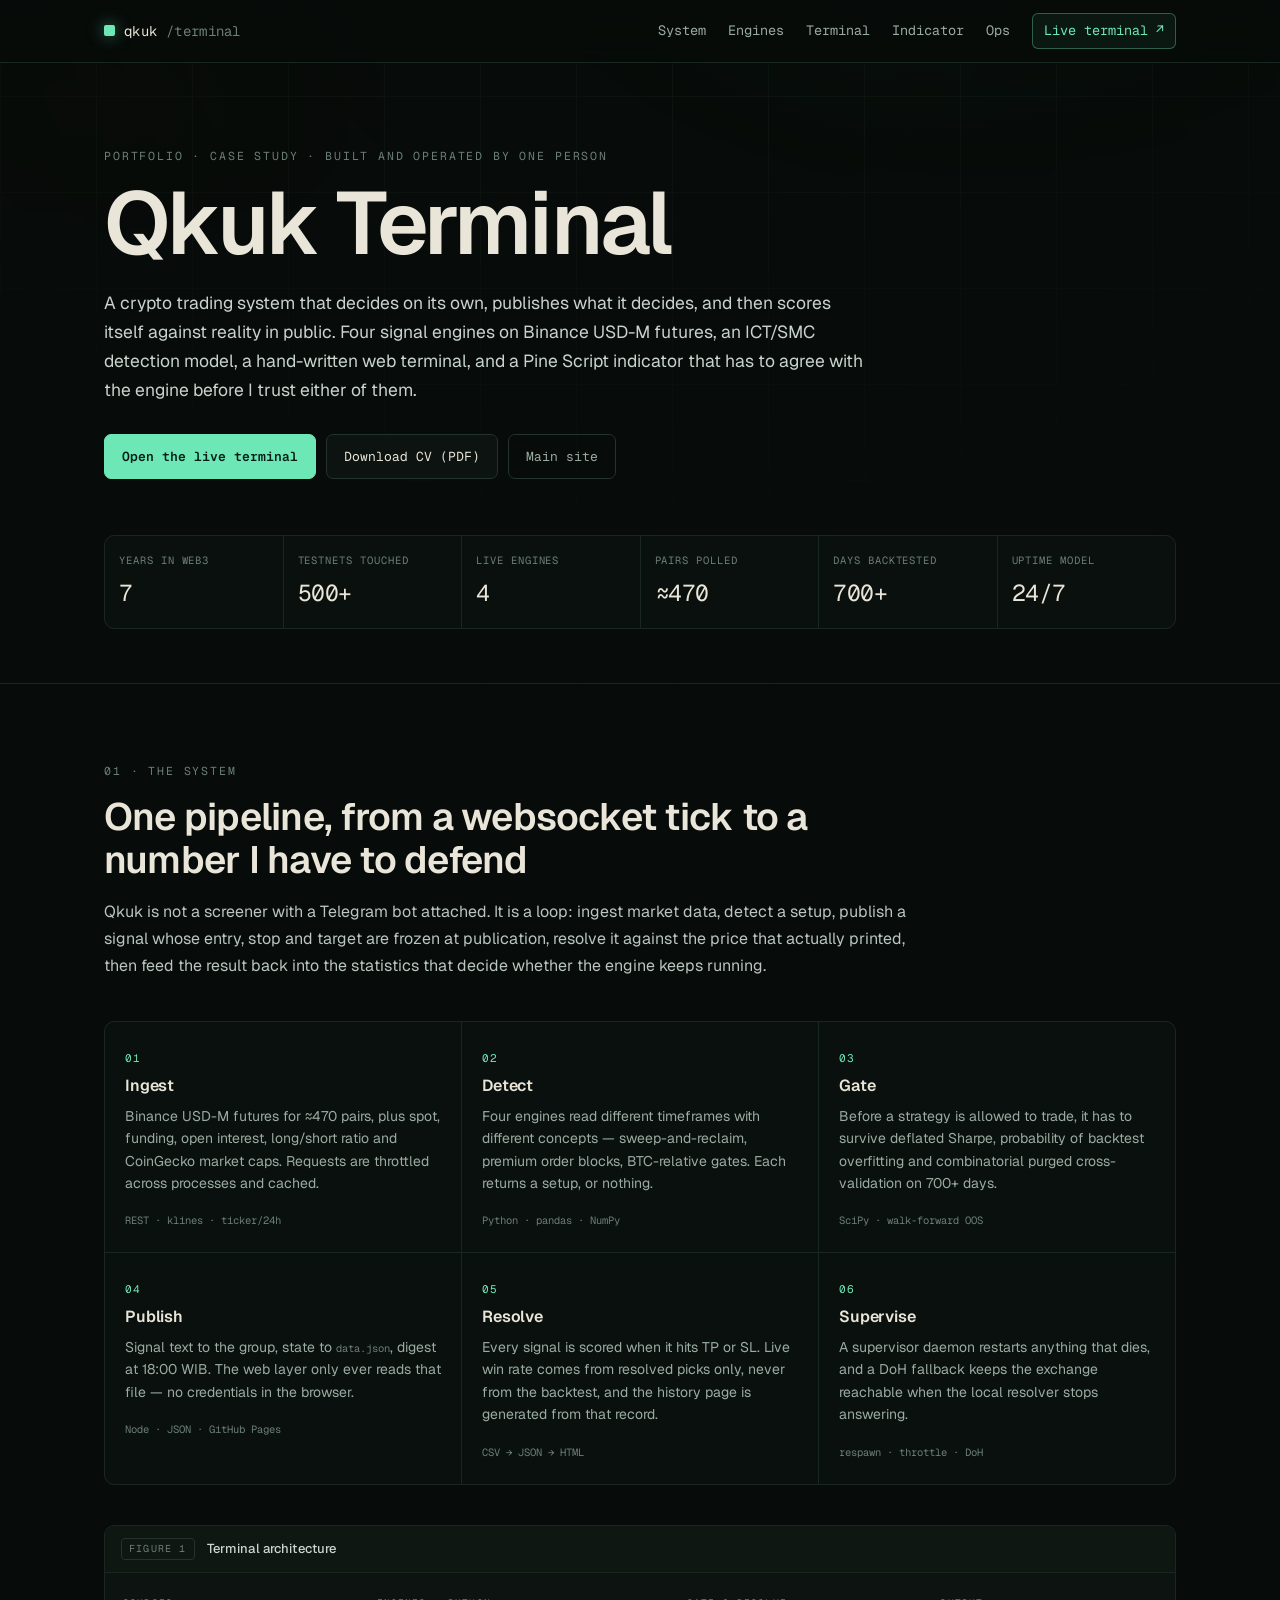
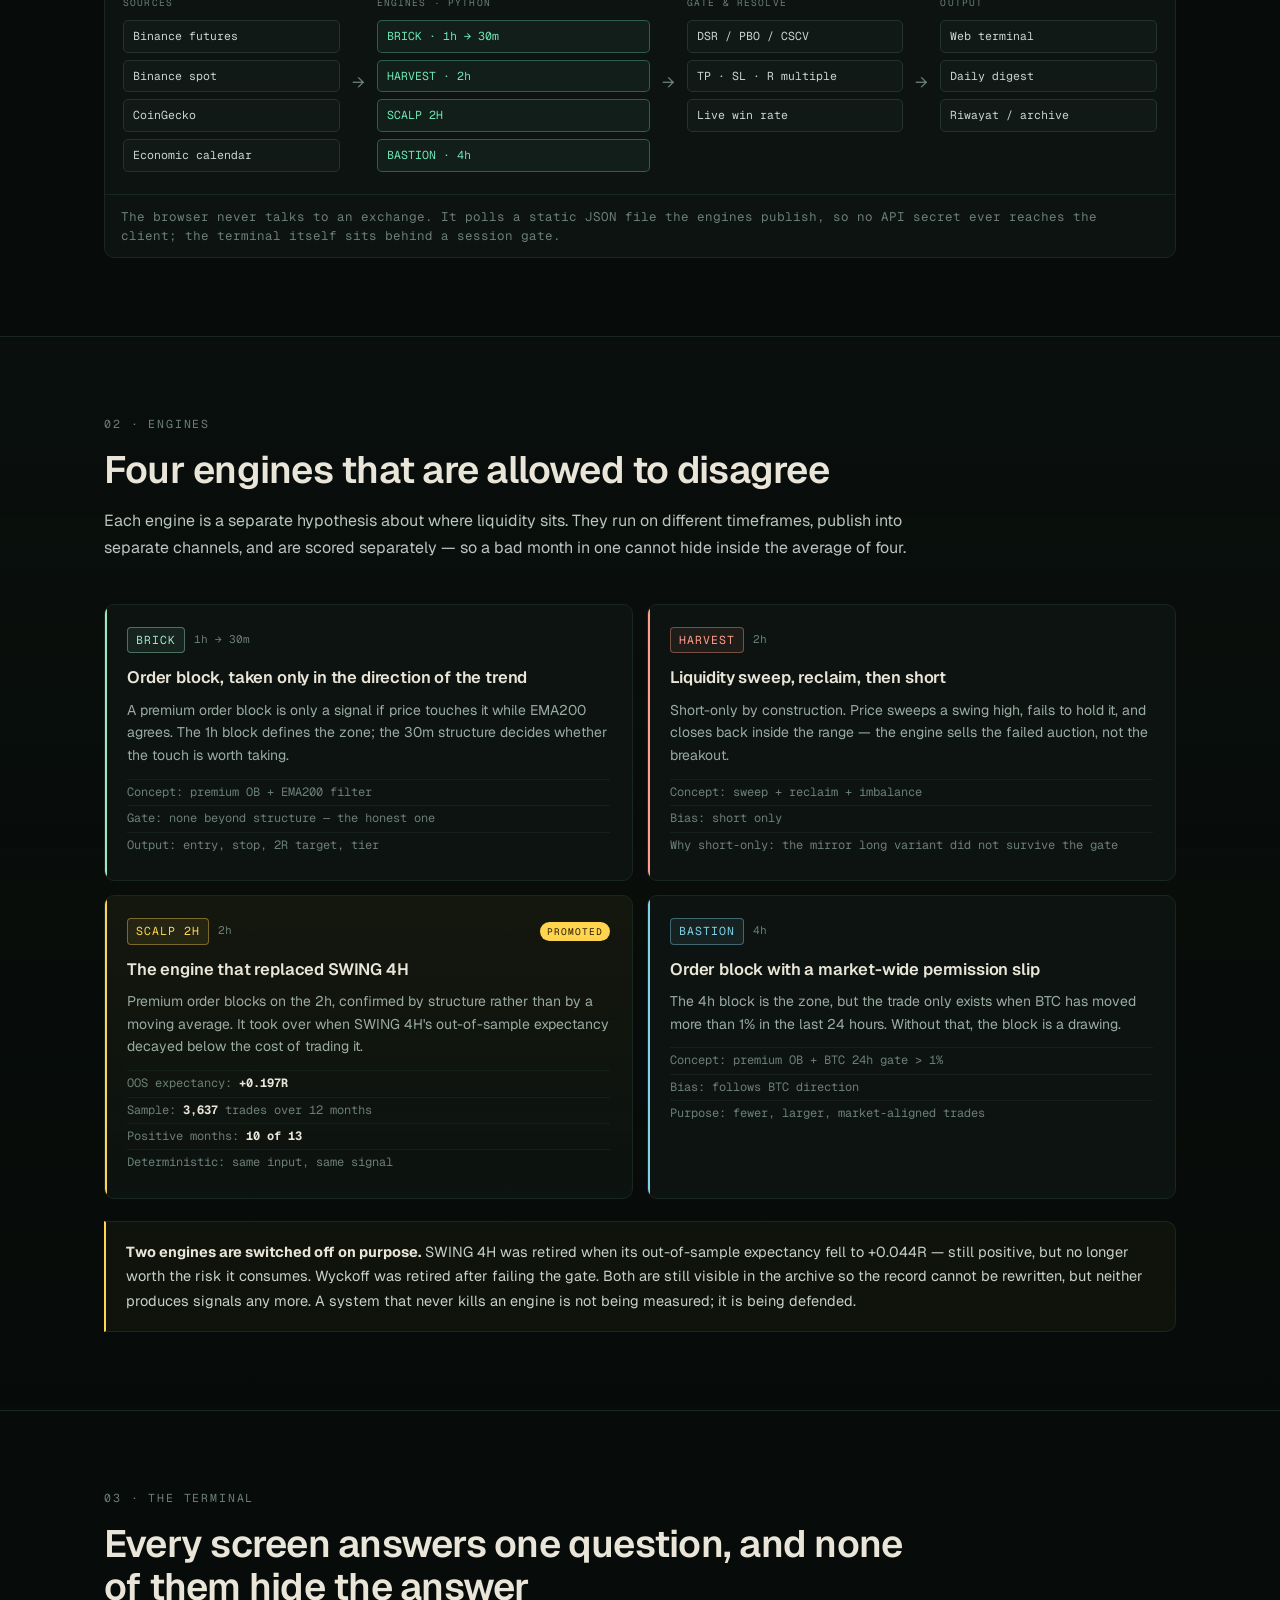
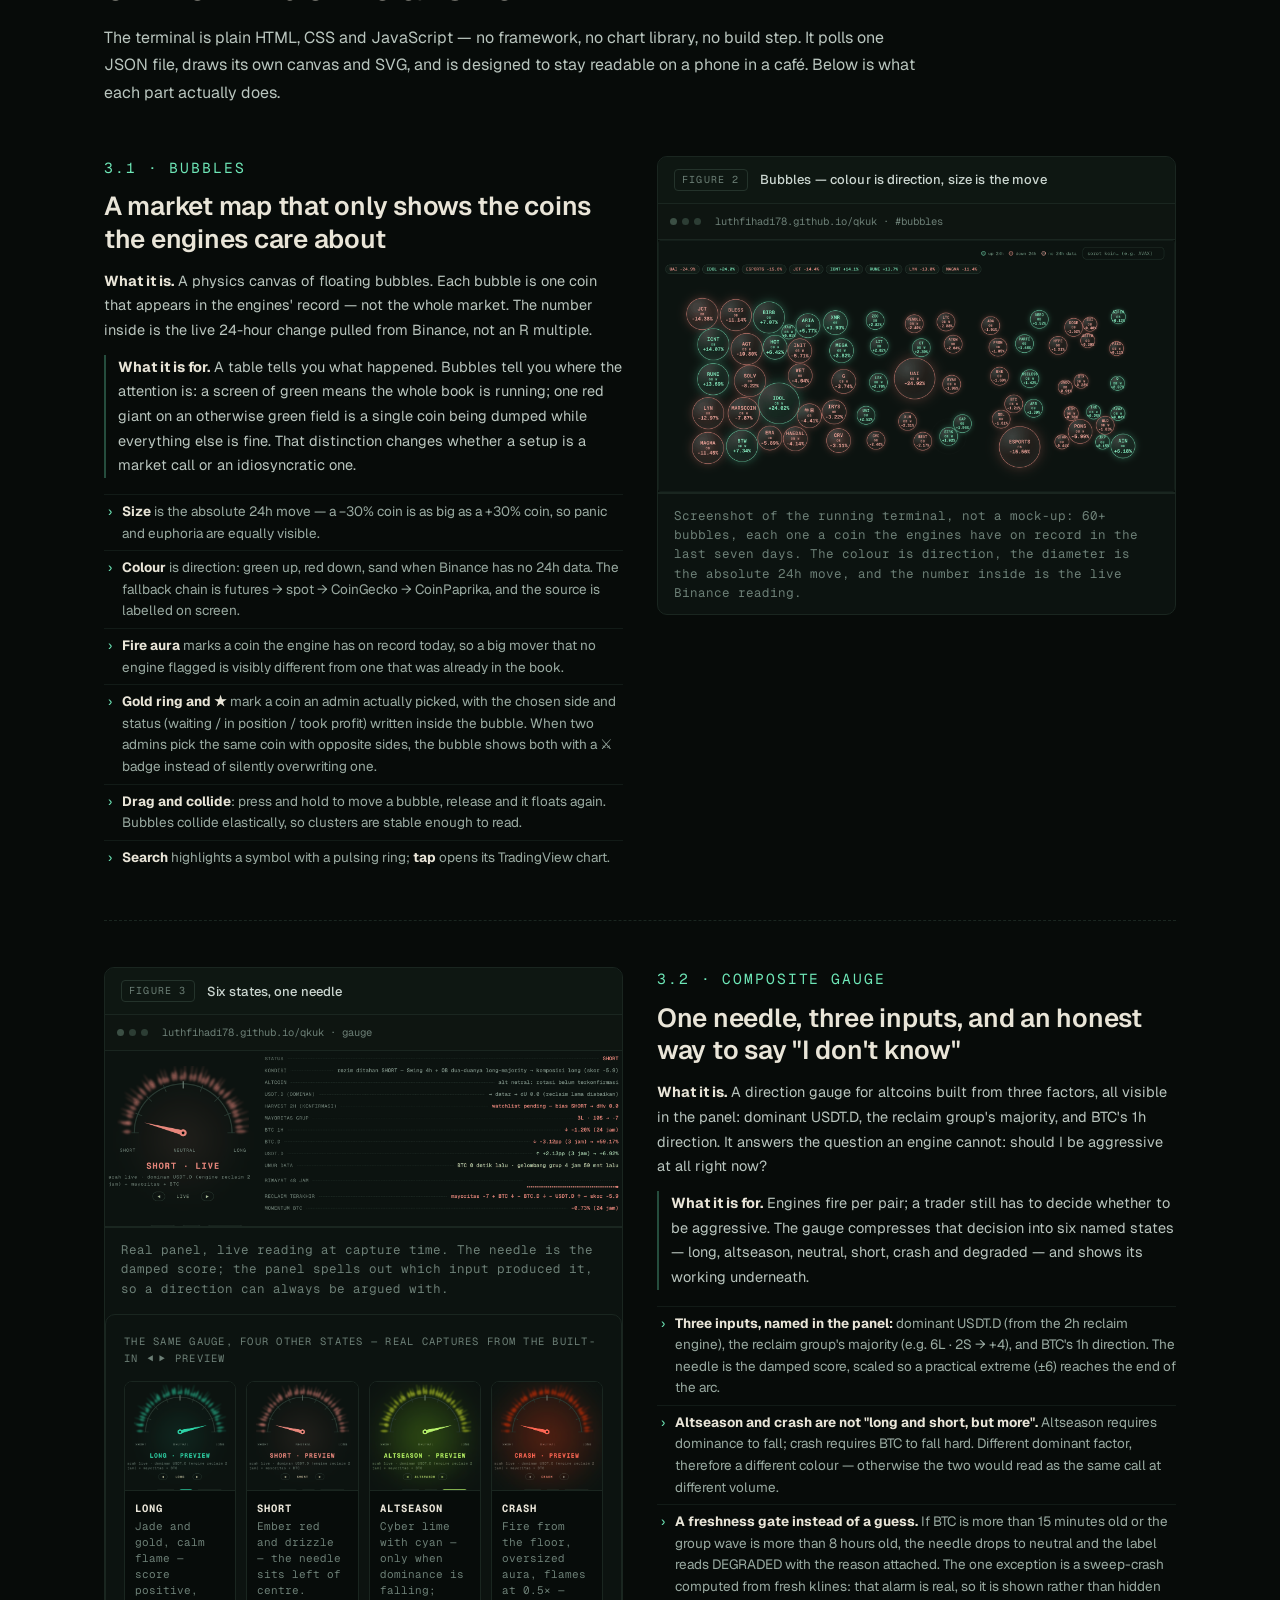
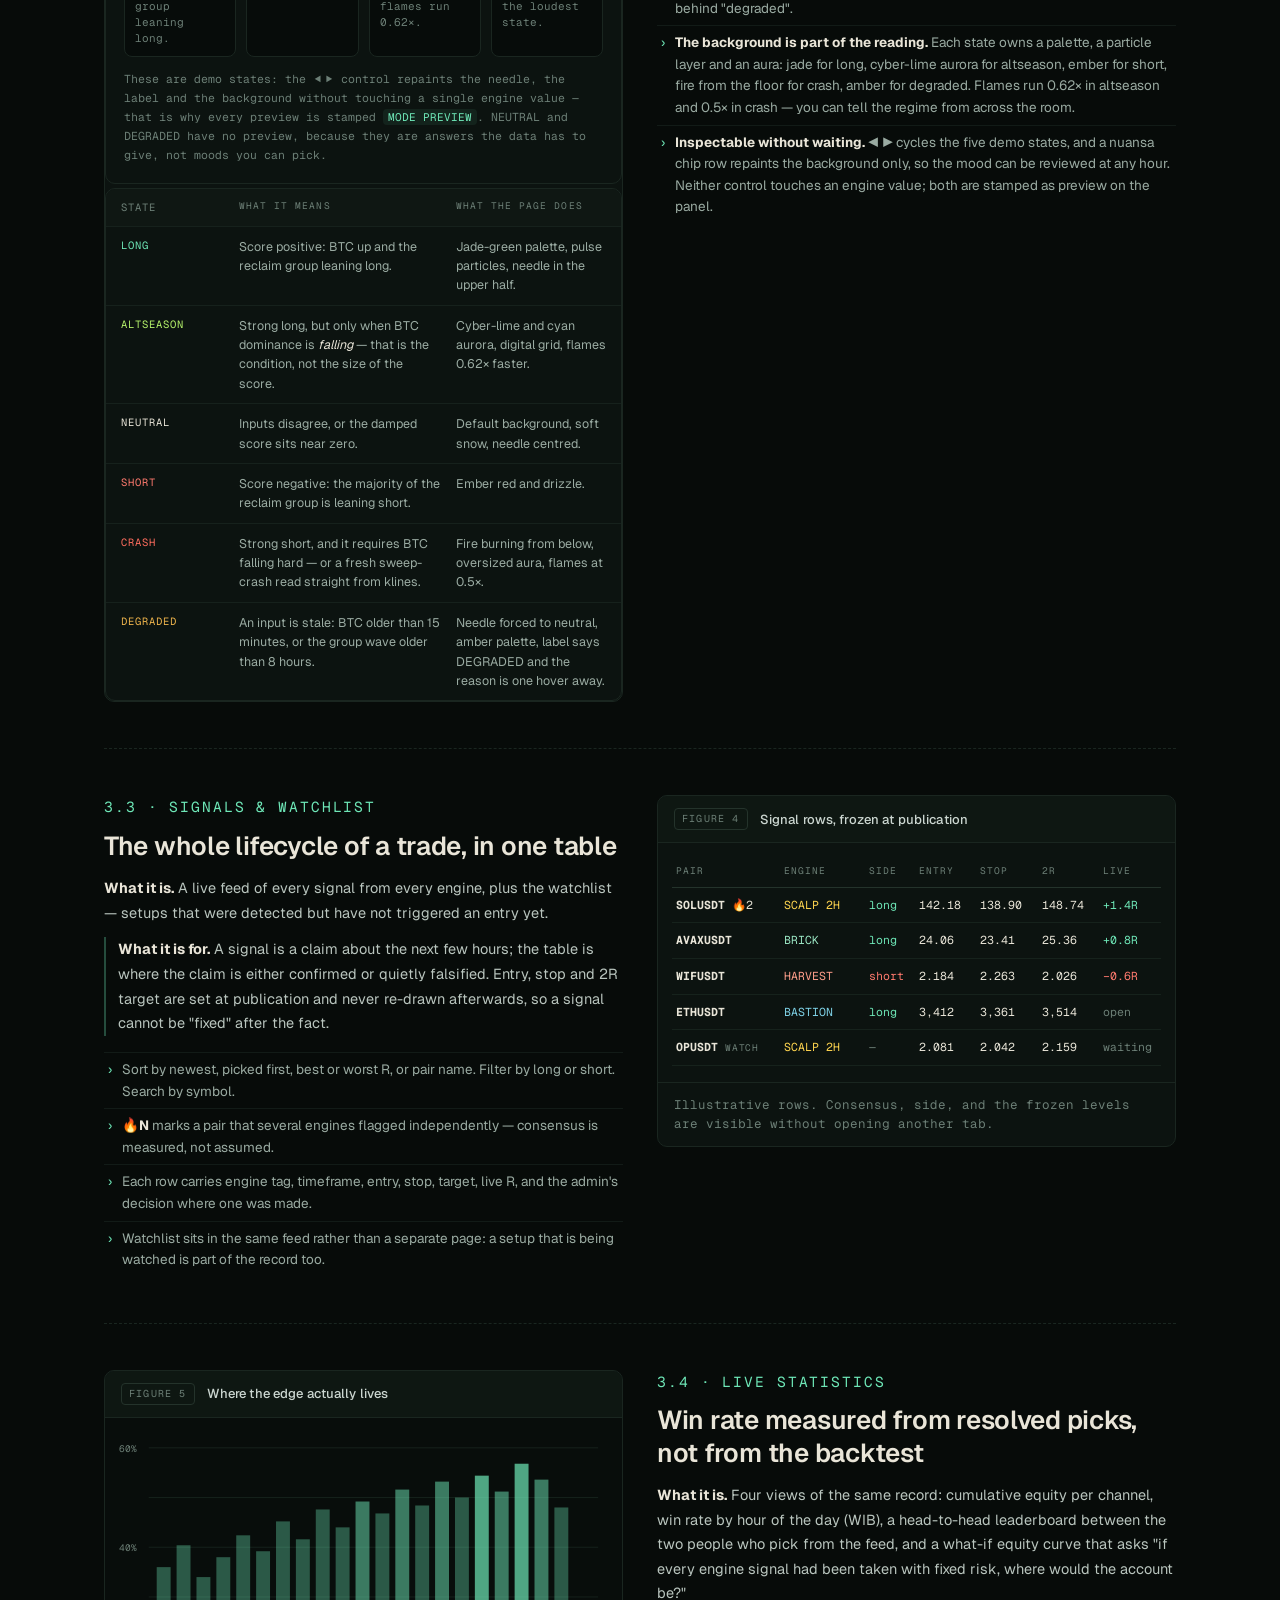
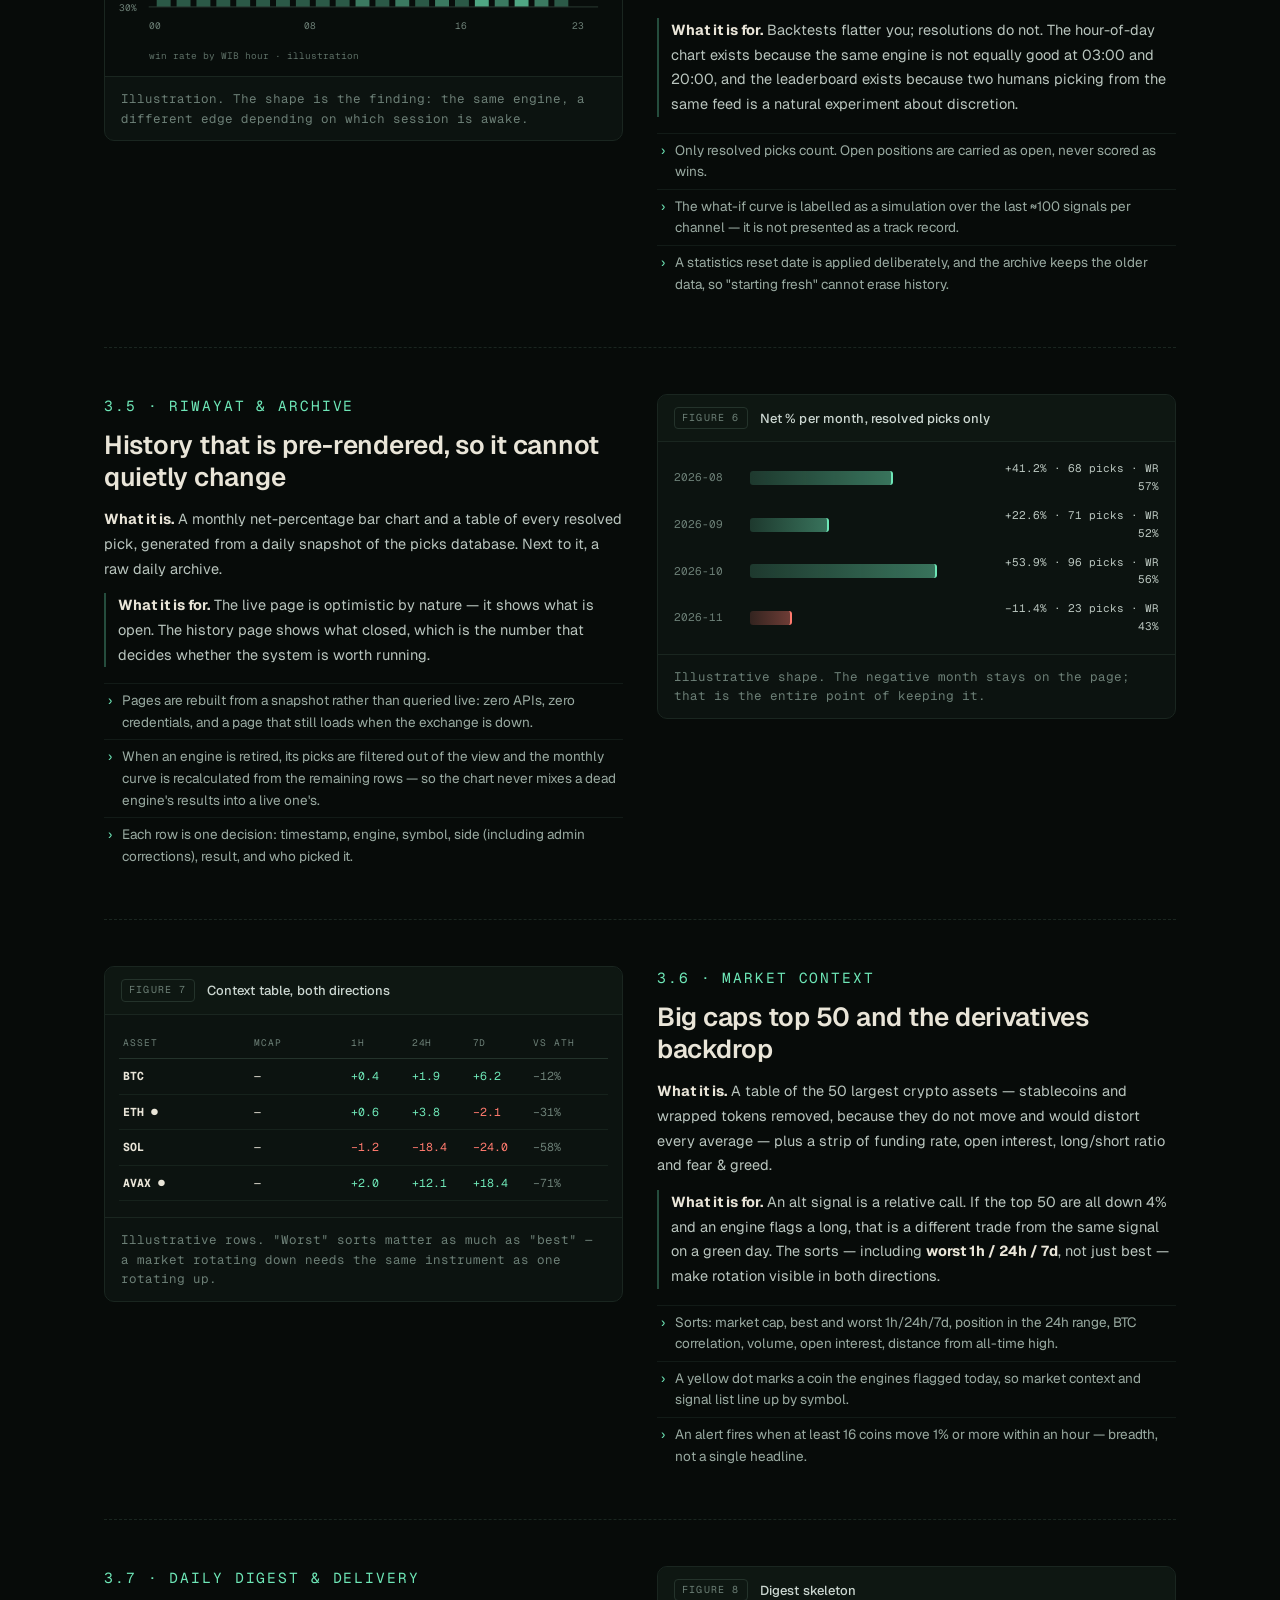
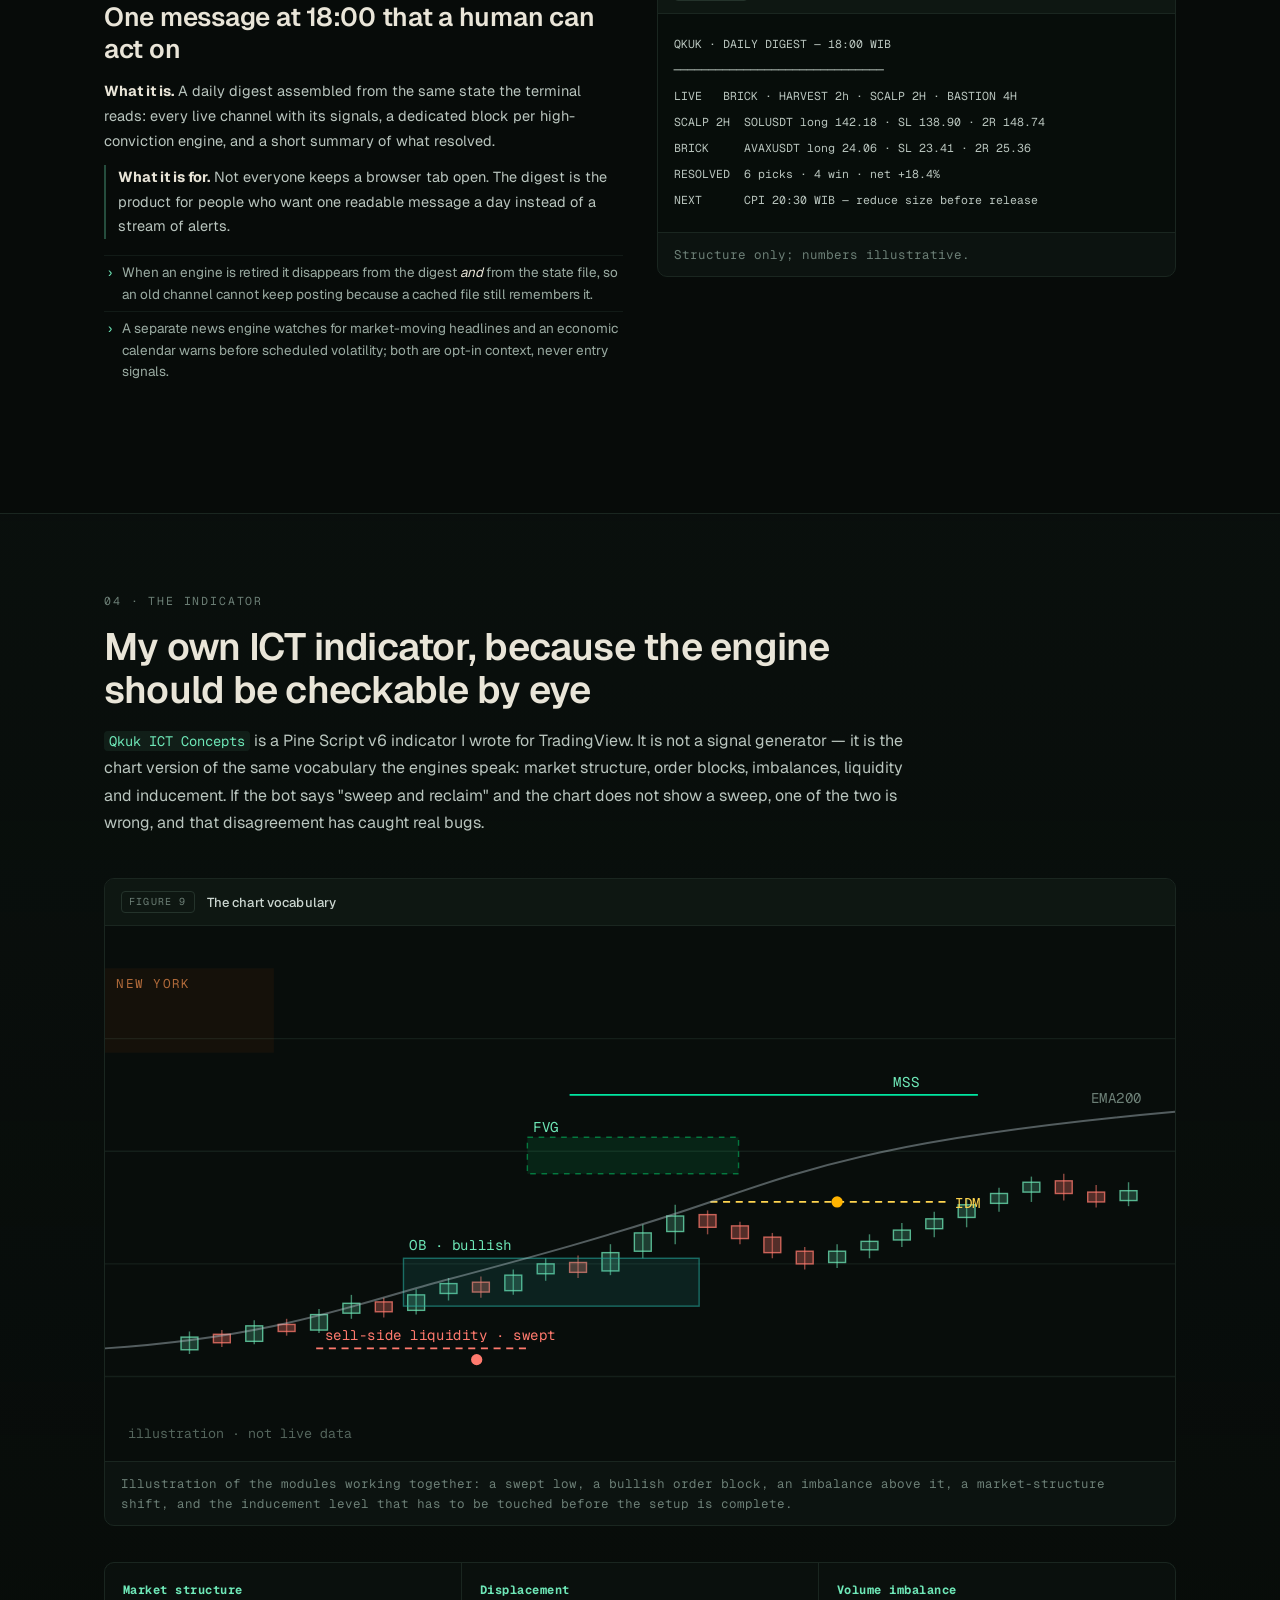
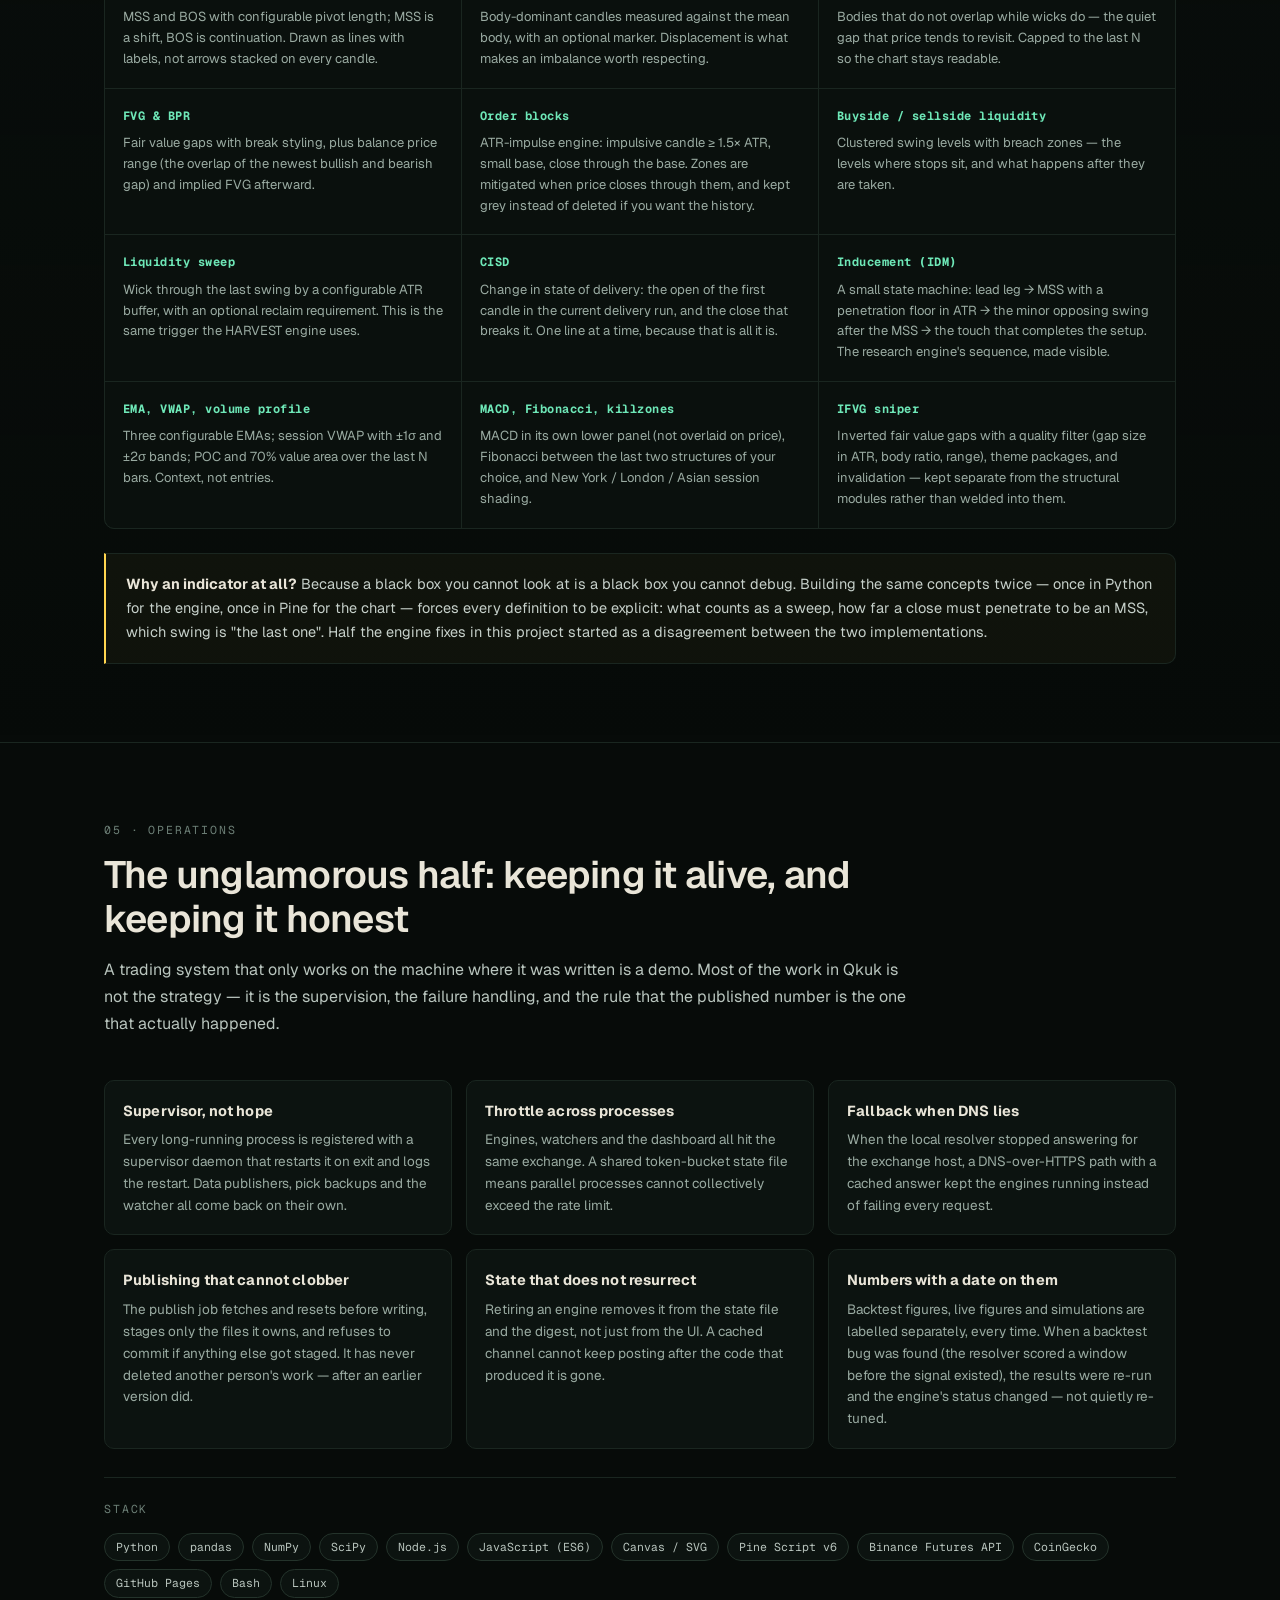
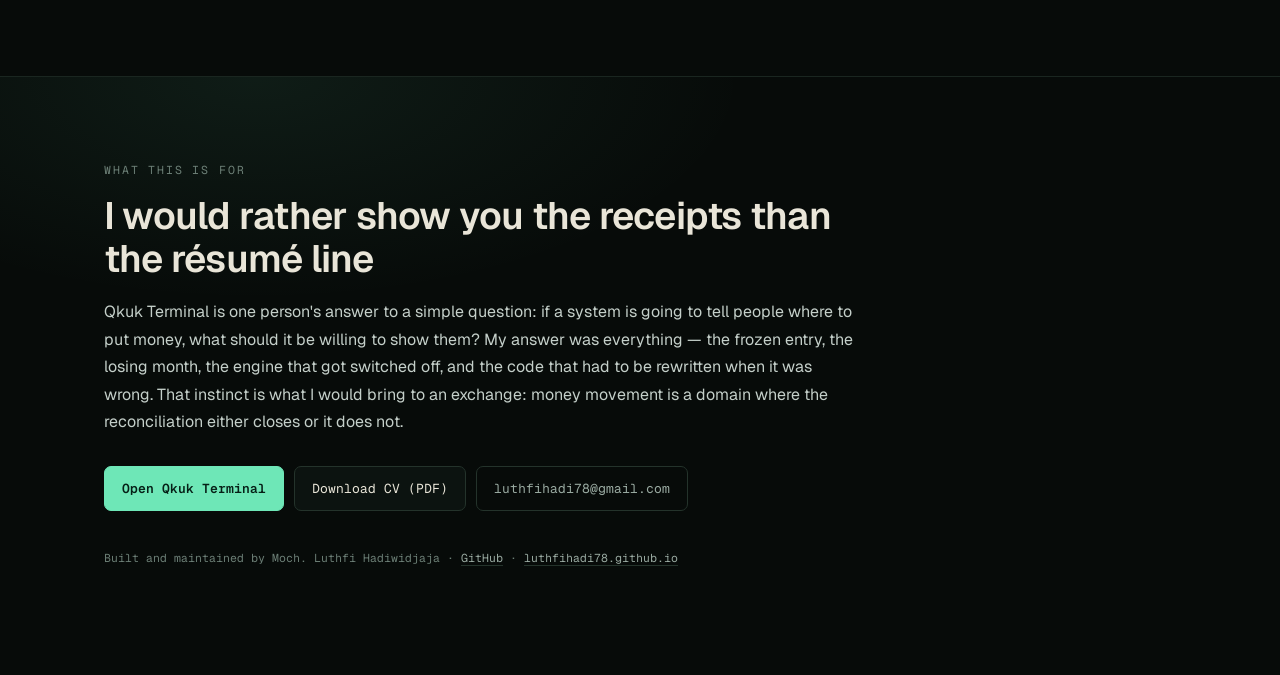
==== portofolio/index.html @ 5c679072 "portofolio: potret gauge lebih rapat, ukuran gambar disesuaikan" ====
<!DOCTYPE html>
<html lang="en">
<head>
<meta charset="utf-8" />
<meta name="viewport" content="width=device-width, initial-scale=1" />
<title>Qkuk Terminal — Portfolio · Moch. Luthfi Hadiwidjaja</title>
<meta name="description" content="A detailed tour of Qkuk Terminal: four live crypto signal engines, an ICT/SMC detection model, a web terminal with bubbles, a composite gauge and live-resolved statistics, plus the Pine Script indicator that shadows it." />
<meta name="theme-color" content="#070B09" />
<meta property="og:title" content="Qkuk Terminal — a trading system that keeps its own receipts" />
<meta property="og:description" content="Portfolio of Moch. Luthfi Hadiwidjaja: four live engines, ICT concepts, a hand-built terminal UI and, more importantly, the numbers that were thrown away." />
<meta property="og:type" content="website" />
<link rel="preconnect" href="https://fonts.googleapis.com" />
<link rel="preconnect" href="https://fonts.gstatic.com" crossorigin />
<link href="https://fonts.googleapis.com/css2?family=Geist:wght@300;400;500;600;700&family=Geist+Mono:wght@400;500;600&display=swap" rel="stylesheet" />
<link rel="stylesheet" href="style.css" />
<link rel="icon" href="data:image/svg+xml,<svg xmlns='http://www.w3.org/2000/svg' viewBox='0 0 32 32'><rect width='32' height='32' fill='%23070B09'/><circle cx='11' cy='13' r='5' fill='%236EE7B7' opacity='.9'/><circle cx='21' cy='19' r='7' fill='%23FFD54F' opacity='.75'/></svg>" />
</head>
<body>

<a class="skip" href="#main">Skip to content</a>
<div class="bg" aria-hidden="true"></div>

<header class="nav" id="nav">
  <div class="wrap nav-in">
    <a class="brand" href="#top"><span class="blk" aria-hidden="true"></span>qkuk<span class="dim">/terminal</span></a>
    <nav class="links" aria-label="Sections">
      <a href="#system">System</a>
      <a href="#engines">Engines</a>
      <a href="#terminal">Terminal</a>
      <a href="#indicator">Indicator</a>
      <a href="#ops">Ops</a>
      <a class="cta" href="https://luthfihadi78.github.io/qkuk/" target="_blank" rel="noopener">Live terminal ↗</a>
    </nav>
  </div>
</header>

<main id="main">

<!-- ══════════════ HERO ══════════════ -->
<section class="hero" id="top">
  <div class="wrap">
    <p class="eyebrow">Portfolio · case study · built and operated by one person</p>
    <h1>Qkuk Terminal</h1>
    <p class="lede">
      A crypto trading system that decides on its own, publishes what it decides, and then scores itself
      against reality in public. Four signal engines on Binance USD-M futures, an ICT/SMC detection model,
      a hand-written web terminal, and a Pine Script indicator that has to agree with the engine before I
      trust either of them.
    </p>
    <div class="hero-actions">
      <a class="btn primary" href="https://luthfihadi78.github.io/qkuk/" target="_blank" rel="noopener">Open the live terminal</a>
      <a class="btn" href="Moch-Luthfi-Hadiwidjaja-CV.pdf" download>Download CV (PDF)</a>
      <a class="btn ghost" href="https://luthfihadi78.github.io/" target="_blank" rel="noopener">Main site</a>
    </div>

    <dl class="stats">
      <div><dt>Years in Web3</dt><dd>7</dd></div>
      <div><dt>Testnets touched</dt><dd>500+</dd></div>
      <div><dt>Live engines</dt><dd>4</dd></div>
      <div><dt>Pairs polled</dt><dd>≈470</dd></div>
      <div><dt>Days backtested</dt><dd>700+</dd></div>
      <div><dt>Uptime model</dt><dd>24/7</dd></div>
    </dl>
  </div>
</section>

<!-- ══════════════ SYSTEM ══════════════ -->
<section id="system" class="sec">
  <div class="wrap">
    <div class="sec-head">
      <p class="eyebrow">01 · the system</p>
      <h2>One pipeline, from a websocket tick to a number I have to defend</h2>
      <p class="sec-lede">
        Qkuk is not a screener with a Telegram bot attached. It is a loop: ingest market data, detect a
        setup, publish a signal whose entry, stop and target are frozen at publication, resolve it against
        the price that actually printed, then feed the result back into the statistics that decide whether
        the engine keeps running.
      </p>
    </div>

    <ol class="flow">
      <li>
        <span class="n">01</span>
        <h3>Ingest</h3>
        <p>Binance USD-M futures for ≈470 pairs, plus spot, funding, open interest, long/short ratio and
          CoinGecko market caps. Requests are throttled across processes and cached.</p>
        <code>REST · klines · ticker/24h</code>
      </li>
      <li>
        <span class="n">02</span>
        <h3>Detect</h3>
        <p>Four engines read different timeframes with different concepts — sweep-and-reclaim, premium
          order blocks, BTC-relative gates. Each returns a setup, or nothing.</p>
        <code>Python · pandas · NumPy</code>
      </li>
      <li>
        <span class="n">03</span>
        <h3>Gate</h3>
        <p>Before a strategy is allowed to trade, it has to survive deflated Sharpe, probability of
          backtest overfitting and combinatorial purged cross-validation on 700+ days.</p>
        <code>SciPy · walk-forward OOS</code>
      </li>
      <li>
        <span class="n">04</span>
        <h3>Publish</h3>
        <p>Signal text to the group, state to <code>data.json</code>, digest at 18:00 WIB. The web layer
          only ever reads that file — no credentials in the browser.</p>
        <code>Node · JSON · GitHub Pages</code>
      </li>
      <li>
        <span class="n">05</span>
        <h3>Resolve</h3>
        <p>Every signal is scored when it hits TP or SL. Live win rate comes from resolved picks only, never
          from the backtest, and the history page is generated from that record.</p>
        <code>CSV → JSON → HTML</code>
      </li>
      <li>
        <span class="n">06</span>
        <h3>Supervise</h3>
        <p>A supervisor daemon restarts anything that dies, and a DoH fallback keeps the exchange reachable
          when the local resolver stops answering.</p>
        <code>respawn · throttle · DoH</code>
      </li>
    </ol>

    <figure class="figure panel">
      <div class="fig-head"><span>Figure 1</span><h4>Terminal architecture</h4></div>
      <div class="arch" role="img" aria-label="Data sources feed engines, engines feed the statistical gate and the publish layer, which feeds the web terminal and the digest; a supervisor watches every process.">
        <div class="arch-col">
          <p class="arch-cap">Sources</p>
          <div class="chip">Binance futures</div>
          <div class="chip">Binance spot</div>
          <div class="chip">CoinGecko</div>
          <div class="chip">Economic calendar</div>
        </div>
        <div class="arch-arrow" aria-hidden="true">→</div>
        <div class="arch-col wide">
          <p class="arch-cap">Engines · Python</p>
          <div class="chip accent">BRICK · 1h → 30m</div>
          <div class="chip accent">HARVEST · 2h</div>
          <div class="chip accent">SCALP 2H</div>
          <div class="chip accent">BASTION · 4h</div>
        </div>
        <div class="arch-arrow" aria-hidden="true">→</div>
        <div class="arch-col">
          <p class="arch-cap">Gate &amp; resolve</p>
          <div class="chip">DSR / PBO / CSCV</div>
          <div class="chip">TP · SL · R multiple</div>
          <div class="chip">Live win rate</div>
        </div>
        <div class="arch-arrow" aria-hidden="true">→</div>
        <div class="arch-col">
          <p class="arch-cap">Output</p>
          <div class="chip">Web terminal</div>
          <div class="chip">Daily digest</div>
          <div class="chip">Riwayat / archive</div>
        </div>
      </div>
      <figcaption>The browser never talks to an exchange. It polls a static JSON file the engines publish, so no API
        secret ever reaches the client; the terminal itself sits behind a session gate.</figcaption>
    </figure>
  </div>
</section>

<!-- ══════════════ ENGINES ══════════════ -->
<section id="engines" class="sec alt">
  <div class="wrap">
    <div class="sec-head">
      <p class="eyebrow">02 · engines</p>
      <h2>Four engines that are allowed to disagree</h2>
      <p class="sec-lede">
        Each engine is a separate hypothesis about where liquidity sits. They run on different timeframes,
        publish into separate channels, and are scored separately — so a bad month in one cannot hide
        inside the average of four.
      </p>
    </div>

    <div class="cards">
      <article class="card eng" data-c="brick">
        <header><span class="tag">BRICK</span><span class="tf">1h → 30m</span></header>
        <h3>Order block, taken only in the direction of the trend</h3>
        <p>A premium order block is only a signal if price touches it while EMA200 agrees. The 1h block
          defines the zone; the 30m structure decides whether the touch is worth taking.</p>
        <ul>
          <li>Concept: premium OB + EMA200 filter</li>
          <li>Gate: none beyond structure — the honest one</li>
          <li>Output: entry, stop, 2R target, tier</li>
        </ul>
      </article>

      <article class="card eng" data-c="harvest">
        <header><span class="tag">HARVEST</span><span class="tf">2h</span></header>
        <h3>Liquidity sweep, reclaim, then short</h3>
        <p>Short-only by construction. Price sweeps a swing high, fails to hold it, and closes back inside
          the range — the engine sells the failed auction, not the breakout.</p>
        <ul>
          <li>Concept: sweep + reclaim + imbalance</li>
          <li>Bias: short only</li>
          <li>Why short-only: the mirror long variant did not survive the gate</li>
        </ul>
      </article>

      <article class="card eng hero-eng" data-c="scalp">
        <header><span class="tag">SCALP 2H</span><span class="tf">2h</span><span class="pill">promoted</span></header>
        <h3>The engine that replaced SWING 4H</h3>
        <p>Premium order blocks on the 2h, confirmed by structure rather than by a moving average. It took
          over when SWING 4H's out-of-sample expectancy decayed below the cost of trading it.</p>
        <ul>
          <li>OOS expectancy: <b>+0.197R</b></li>
          <li>Sample: <b>3,637</b> trades over 12 months</li>
          <li>Positive months: <b>10 of 13</b></li>
          <li>Deterministic: same input, same signal</li>
        </ul>
      </article>

      <article class="card eng" data-c="bastion">
        <header><span class="tag">BASTION</span><span class="tf">4h</span></header>
        <h3>Order block with a market-wide permission slip</h3>
        <p>The 4h block is the zone, but the trade only exists when BTC has moved more than 1% in the last
          24 hours. Without that, the block is a drawing.</p>
        <ul>
          <li>Concept: premium OB + BTC 24h gate &gt; 1%</li>
          <li>Bias: follows BTC direction</li>
          <li>Purpose: fewer, larger, market-aligned trades</li>
        </ul>
      </article>
    </div>

    <div class="note">
      <p><b>Two engines are switched off on purpose.</b> SWING 4H was retired when its out-of-sample
        expectancy fell to +0.044R — still positive, but no longer worth the risk it consumes. Wyckoff was
        retired after failing the gate. Both are still visible in the archive so the record cannot be
        rewritten, but neither produces signals any more. A system that never kills an engine is not being
        measured; it is being defended.</p>
    </div>
  </div>
</section>

<!-- ══════════════ TERMINAL FEATURES ══════════════ -->
<section id="terminal" class="sec">
  <div class="wrap">
    <div class="sec-head">
      <p class="eyebrow">03 · the terminal</p>
      <h2>Every screen answers one question, and none of them hide the answer</h2>
      <p class="sec-lede">
        The terminal is plain HTML, CSS and JavaScript — no framework, no chart library, no build step. It
        polls one JSON file, draws its own canvas and SVG, and is designed to stay readable on a phone in a
        café. Below is what each part actually does.
      </p>
    </div>

    <!-- 3.1 BUBBLES -->
    <article class="feature" id="bubbles">
      <div class="feat-copy">
        <p class="eyebrow">3.1 · bubbles</p>
        <h3>A market map that only shows the coins the engines care about</h3>
        <p class="feat-what"><b>What it is.</b> A physics canvas of floating bubbles. Each bubble is one
          coin that appears in the engines' record — not the whole market. The number inside is the live
          24-hour change pulled from Binance, not an R multiple.</p>
        <p class="feat-why"><b>What it is for.</b> A table tells you what happened. Bubbles tell you where
          the attention is: a screen of green means the whole book is running; one red giant on an otherwise
          green field is a single coin being dumped while everything else is fine. That distinction changes
          whether a setup is a market call or an idiosyncratic one.</p>
        <ul class="facts">
          <li><b>Size</b> is the absolute 24h move — a −30% coin is as big as a +30% coin, so panic and
            euphoria are equally visible.</li>
          <li><b>Colour</b> is direction: green up, red down, sand when Binance has no 24h data. The
            fallback chain is futures → spot → CoinGecko → CoinPaprika, and the source is labelled on
            screen.</li>
          <li><b>Fire aura</b> marks a coin the engine has on record today, so a big mover that no engine
            flagged is visibly different from one that was already in the book.</li>
          <li><b>Gold ring and ★</b> mark a coin an admin actually picked, with the chosen side and status
            (waiting / in position / took profit) written inside the bubble. When two admins pick the same
            coin with opposite sides, the bubble shows both with a ⚔ badge instead of silently overwriting
            one.</li>
          <li><b>Drag and collide</b>: press and hold to move a bubble, release and it floats again. Bubbles
            collide elastically, so clusters are stable enough to read.</li>
          <li><b>Search</b> highlights a symbol with a pulsing ring; <b>tap</b> opens its TradingView chart.
          </li>
        </ul>
      </div>
      <figure class="figure panel">
        <div class="fig-head"><span>Figure 2</span><h4>Bubbles — colour is direction, size is the move</h4></div>
                <div class="shot">
          <div class="shot-bar"><i class="dot"></i><i class="dot"></i><i class="dot"></i>
            <span class="shot-url">luthfihadi78.github.io/qkuk · #bubbles</span></div>
          <img src="img/bubbles.png" width="1800" height="876" alt="Tangkapan layar asli bagian Bubbles di Qkuk Terminal: puluhan gelembung koin hijau dan merah dengan ukuran berbeda, tab engine di atas, kotak pencarian dan legenda up/down 24 jam."
               loading="eager" decoding="async">
        </div>
        <figcaption>Screenshot of the running terminal, not a mock-up: 60+ bubbles, each one a coin the
        engines have on record in the last seven days. The colour is direction, the diameter is the absolute
        24h move, and the number inside is the live Binance reading.</figcaption>
      </figure>
    </article>

    <!-- 3.2 GAUGE -->
    <article class="feature flip" id="gauge">
      <div class="feat-copy">
        <p class="eyebrow">3.2 · composite gauge</p>
        <h3>One needle, three inputs, and an honest way to say "I don't know"</h3>
        <p class="feat-what"><b>What it is.</b> A direction gauge for altcoins built from three factors, all visible in the panel:
          dominant USDT.D, the reclaim group's majority, and BTC's 1h direction. It answers the question an
          engine cannot: should I be aggressive at all right now?</p>
        <p class="feat-why"><b>What it is for.</b> Engines fire per pair; a trader still has to decide whether
          to be aggressive. The gauge compresses that decision into six named states — long, altseason,
          neutral, short, crash and degraded — and shows its working underneath.</p>
        <ul class="facts">
          <li><b>Three inputs, named in the panel:</b> dominant USDT.D (from the 2h reclaim engine), the
            reclaim group's majority (e.g. 6L · 2S → +4), and BTC's 1h direction. The needle is the damped
            score, scaled so a practical extreme (±6) reaches the end of the arc.</li>
          <li><b>Altseason and crash are not "long and short, but more".</b> Altseason requires dominance to
            fall; crash requires BTC to fall hard. Different dominant factor, therefore a different colour —
            otherwise the two would read as the same call at different volume.</li>
          <li><b>A freshness gate instead of a guess.</b> If BTC is more than 15 minutes old or the group wave
            is more than 8 hours old, the needle drops to neutral and the label reads DEGRADED with the reason
            attached. The one exception is a sweep-crash computed from fresh klines: that alarm is real, so it
            is shown rather than hidden behind "degraded".</li>
          <li><b>The background is part of the reading.</b> Each state owns a palette, a particle layer and an
            aura: jade for long, cyber-lime aurora for altseason, ember for short, fire from the floor for
            crash, amber for degraded. Flames run 0.62× in altseason and 0.5× in crash — you can tell the
            regime from across the room.</li>
          <li><b>Inspectable without waiting.</b> ◀ ▶ cycles the five demo states, and a nuansa chip row
            repaints the background only, so the mood can be reviewed at any hour. Neither control touches an
            engine value; both are stamped as preview on the panel.</li>
        </ul>
      </div>
      <figure class="figure panel">
        <div class="fig-head"><span>Figure 3</span><h4>Six states, one needle</h4></div>
                <div class="shot">
          <div class="shot-bar"><i class="dot"></i><i class="dot"></i><i class="dot"></i>
            <span class="shot-url">luthfihadi78.github.io/qkuk · gauge</span></div>
          <img src="img/gauge-live.png" width="1800" height="608" alt="Tangkapan layar asli panel gauge Qkuk Terminal: jarum menunjuk ke sisi short, label SHORT · LIVE, kolom status, USDT.D dominan, mayoritas grup 6L·2S, BTC 1h dan riwayat 48 jam."
               loading="lazy" decoding="async">
        </div>
        <figcaption>Real panel, live reading at capture time. The needle is the damped score; the panel
        spells out which input produced it, so a direction can always be argued with.</figcaption>
      <div class="moods">
        <p class="moods-h">The same gauge, four other states — real captures from the built-in ◀ ▶ preview</p>
        <div class="moods-grid">
          <figure class="mood">
            <img src="img/gauge-long.png" width="712" height="694" alt="Gauge dalam kondisi LONG" loading="lazy" decoding="async">
            <figcaption><b>LONG</b><span>Jade and gold, calm flame — score positive, group leaning long.</span></figcaption>
          </figure>
          <figure class="mood">
            <img src="img/gauge-short.png" width="712" height="694" alt="Gauge dalam kondisi SHORT" loading="lazy" decoding="async">
            <figcaption><b>SHORT</b><span>Ember red and drizzle — the needle sits left of centre.</span></figcaption>
          </figure>
          <figure class="mood">
            <img src="img/gauge-altseason.png" width="712" height="694" alt="Gauge dalam kondisi ALTSEASON" loading="lazy" decoding="async">
            <figcaption><b>ALTSEASON</b><span>Cyber lime with cyan — only when dominance is falling; flames run 0.62×.</span></figcaption>
          </figure>
          <figure class="mood">
            <img src="img/gauge-crash.png" width="712" height="694" alt="Gauge dalam kondisi CRASH" loading="lazy" decoding="async">
            <figcaption><b>CRASH</b><span>Fire from the floor, oversized aura, flames at 0.5× — the loudest state.</span></figcaption>
          </figure>
        </div>
        <p class="moods-note">These are demo states: the ◀ ▶ control repaints the needle, the label and the
          background without touching a single engine value — that is why every preview is stamped
          <code>MODE PREVIEW</code>. NEUTRAL and DEGRADED have no preview, because they are answers the data
          has to give, not moods you can pick.</p>
      </div>

      <div class="states">
        <div class="states-row states-head"><span>state</span><span>what it means</span><span>what the page does</span></div>
        <div class="states-row"><span class="st-long">LONG</span><span>Score positive: BTC up and the reclaim group leaning long.</span><span>Jade-green palette, pulse particles, needle in the upper half.</span></div>
        <div class="states-row"><span class="st-alt">ALTSEASON</span><span>Strong long, but only when BTC dominance is <i>falling</i> — that is the condition, not the size of the score.</span><span>Cyber-lime and cyan aurora, digital grid, flames 0.62× faster.</span></div>
        <div class="states-row"><span class="st-mut">NEUTRAL</span><span>Inputs disagree, or the damped score sits near zero.</span><span>Default background, soft snow, needle centred.</span></div>
        <div class="states-row"><span class="st-short">SHORT</span><span>Score negative: the majority of the reclaim group is leaning short.</span><span>Ember red and drizzle.</span></div>
        <div class="states-row"><span class="st-crash">CRASH</span><span>Strong short, and it requires BTC falling hard — or a fresh sweep-crash read straight from klines.</span><span>Fire burning from below, oversized aura, flames at 0.5×.</span></div>
        <div class="states-row"><span class="st-deg">DEGRADED</span><span>An input is stale: BTC older than 15 minutes, or the group wave older than 8 hours.</span><span>Needle forced to neutral, amber palette, label says DEGRADED and the reason is one hover away.</span></div>
      </div>

      </figure>
    </article>

    <!-- 3.3 SIGNALS -->
    <article class="feature" id="signals">
      <div class="feat-copy">
        <p class="eyebrow">3.3 · signals &amp; watchlist</p>
        <h3>The whole lifecycle of a trade, in one table</h3>
        <p class="feat-what"><b>What it is.</b> A live feed of every signal from every engine, plus the
          watchlist — setups that were detected but have not triggered an entry yet.</p>
        <p class="feat-why"><b>What it is for.</b> A signal is a claim about the next few hours; the table is
          where the claim is either confirmed or quietly falsified. Entry, stop and 2R target are set at
          publication and never re-drawn afterwards, so a signal cannot be "fixed" after the fact.</p>
        <ul class="facts">
          <li>Sort by newest, picked first, best or worst R, or pair name. Filter by long or short. Search
            by symbol.</li>
          <li><b>🔥N</b> marks a pair that several engines flagged independently — consensus is measured,
            not assumed.</li>
          <li>Each row carries engine tag, timeframe, entry, stop, target, live R, and the admin's decision
            where one was made.</li>
          <li>Watchlist sits in the same feed rather than a separate page: a setup that is being watched is
            part of the record too.</li>
        </ul>
      </div>
      <figure class="figure panel">
        <div class="fig-head"><span>Figure 4</span><h4>Signal rows, frozen at publication</h4></div>
        <div class="mocktable">
          <div class="mrow mhead"><span>pair</span><span>engine</span><span>side</span><span>entry</span><span>stop</span><span>2R</span><span>live</span></div>
          <div class="mrow"><span><b>SOLUSDT</b> 🔥2</span><span class="c-sc">SCALP 2H</span><span class="up">long</span><span>142.18</span><span>138.90</span><span>148.74</span><span class="up">+1.4R</span></div>
          <div class="mrow"><span><b>AVAXUSDT</b></span><span class="c-br">BRICK</span><span class="up">long</span><span>24.06</span><span>23.41</span><span>25.36</span><span class="up">+0.8R</span></div>
          <div class="mrow"><span><b>WIFUSDT</b></span><span class="c-hv">HARVEST</span><span class="dn">short</span><span>2.184</span><span>2.263</span><span>2.026</span><span class="dn">−0.6R</span></div>
          <div class="mrow"><span><b>ETHUSDT</b></span><span class="c-bs">BASTION</span><span class="up">long</span><span>3,412</span><span>3,361</span><span>3,514</span><span class="mut">open</span></div>
          <div class="mrow"><span><b>OPUSDT</b> <em>watch</em></span><span class="c-sc">SCALP 2H</span><span class="mut">—</span><span>2.081</span><span>2.042</span><span>2.159</span><span class="mut">waiting</span></div>
        </div>
        <figcaption>Illustrative rows. Consensus, side, and the frozen levels are visible without opening
          another tab.</figcaption>
      </figure>
    </article>

    <!-- 3.4 STATS -->
    <article class="feature flip" id="stats">
      <div class="feat-copy">
        <p class="eyebrow">3.4 · live statistics</p>
        <h3>Win rate measured from resolved picks, not from the backtest</h3>
        <p class="feat-what"><b>What it is.</b> Four views of the same record: cumulative equity per
          channel, win rate by hour of the day (WIB), a head-to-head leaderboard between the two people who
          pick from the feed, and a what-if equity curve that asks "if every engine signal had been taken
          with fixed risk, where would the account be?"</p>
        <p class="feat-why"><b>What it is for.</b> Backtests flatter you; resolutions do not. The hour-of-day
          chart exists because the same engine is not equally good at 03:00 and 20:00, and the leaderboard
          exists because two humans picking from the same feed is a natural experiment about discretion.</p>
        <ul class="facts">
          <li>Only resolved picks count. Open positions are carried as open, never scored as wins.</li>
          <li>The what-if curve is labelled as a simulation over the last ≈100 signals per channel — it is
            not presented as a track record.</li>
          <li>A statistics reset date is applied deliberately, and the archive keeps the older data, so
            "starting fresh" cannot erase history.</li>
        </ul>
      </div>
      <figure class="figure panel">
        <div class="fig-head"><span>Figure 5</span><h4>Where the edge actually lives</h4></div>
        <svg class="bars" viewBox="0 0 520 260" role="img" aria-label="Bar chart illustration of win rate by hour of day, higher in the evening hours.">
          <rect width="520" height="260" fill="#080D0B"/>
          <g stroke="#16211C"><path d="M44 30h452M44 80h452M44 130h452M44 180h452"/></g>
          <g class="bar">
            <rect x="52" y="150" width="14" height="40" fill="#6EE7B7" fill-opacity=".35"/>
            <rect x="72" y="128" width="14" height="62" fill="#6EE7B7" fill-opacity=".35"/>
            <rect x="92" y="160" width="14" height="30" fill="#6EE7B7" fill-opacity=".35"/>
            <rect x="112" y="140" width="14" height="50" fill="#6EE7B7" fill-opacity=".35"/>
            <rect x="132" y="118" width="14" height="72" fill="#6EE7B7" fill-opacity=".35"/>
            <rect x="152" y="134" width="14" height="56" fill="#6EE7B7" fill-opacity=".35"/>
            <rect x="172" y="104" width="14" height="86" fill="#6EE7B7" fill-opacity=".35"/>
            <rect x="192" y="122" width="14" height="68" fill="#6EE7B7" fill-opacity=".35"/>
            <rect x="212" y="92" width="14" height="98" fill="#6EE7B7" fill-opacity=".35"/>
            <rect x="232" y="110" width="14" height="80" fill="#6EE7B7" fill-opacity=".35"/>
            <rect x="252" y="84" width="14" height="106" fill="#6EE7B7" fill-opacity=".5"/>
            <rect x="272" y="96" width="14" height="94" fill="#6EE7B7" fill-opacity=".35"/>
            <rect x="292" y="72" width="14" height="118" fill="#6EE7B7" fill-opacity=".5"/>
            <rect x="312" y="88" width="14" height="102" fill="#6EE7B7" fill-opacity=".35"/>
            <rect x="332" y="64" width="14" height="126" fill="#6EE7B7" fill-opacity=".5"/>
            <rect x="352" y="80" width="14" height="110" fill="#6EE7B7" fill-opacity=".35"/>
            <rect x="372" y="58" width="14" height="132" fill="#6EE7B7" fill-opacity=".7"/>
            <rect x="392" y="74" width="14" height="116" fill="#6EE7B7" fill-opacity=".5"/>
            <rect x="412" y="46" width="14" height="144" fill="#6EE7B7" fill-opacity=".7"/>
            <rect x="432" y="62" width="14" height="128" fill="#6EE7B7" fill-opacity=".5"/>
            <rect x="452" y="90" width="14" height="100" fill="#6EE7B7" fill-opacity=".35"/>
          </g>
          <line x1="44" y1="190" x2="496" y2="190" stroke="#2A3A32"/>
          <g class="axis"><text x="44" y="212">00</text><text x="200" y="212">08</text><text x="352" y="212">16</text><text x="470" y="212">23</text></g>
          <g class="axis"><text x="14" y="34">60%</text><text x="14" y="134">40%</text><text x="14" y="194">30%</text></g>
          <text x="44" y="242" class="fig-note">win rate by WIB hour · illustration</text>
        </svg>
        <figcaption>Illustration. The shape is the finding: the same engine, a different edge depending on
          which session is awake.</figcaption>
      </figure>
    </article>

    <!-- 3.5 HISTORY -->
    <article class="feature" id="history">
      <div class="feat-copy">
        <p class="eyebrow">3.5 · riwayat &amp; archive</p>
        <h3>History that is pre-rendered, so it cannot quietly change</h3>
        <p class="feat-what"><b>What it is.</b> A monthly net-percentage bar chart and a table of every
          resolved pick, generated from a daily snapshot of the picks database. Next to it, a raw daily
          archive.</p>
        <p class="feat-why"><b>What it is for.</b> The live page is optimistic by nature — it shows what is
          open. The history page shows what closed, which is the number that decides whether the system is
          worth running.</p>
        <ul class="facts">
          <li>Pages are rebuilt from a snapshot rather than queried live: zero APIs, zero credentials, and
            a page that still loads when the exchange is down.</li>
          <li>When an engine is retired, its picks are filtered out of the view and the monthly curve is
            recalculated from the remaining rows — so the chart never mixes a dead engine's results into a
            live one's.</li>
          <li>Each row is one decision: timestamp, engine, symbol, side (including admin corrections),
            result, and who picked it.</li>
        </ul>
      </div>
      <figure class="figure panel">
        <div class="fig-head"><span>Figure 6</span><h4>Net % per month, resolved picks only</h4></div>
        <div class="mockhist">
          <div class="hrow"><span>2026-08</span><i style="--w:62%"></i><b>+41.2% · 68 picks · WR 57%</b></div>
          <div class="hrow"><span>2026-09</span><i style="--w:34%"></i><b>+22.6% · 71 picks · WR 52%</b></div>
          <div class="hrow"><span>2026-10</span><i style="--w:81%"></i><b>+53.9% · 96 picks · WR 56%</b></div>
          <div class="hrow neg"><span>2026-11</span><i style="--w:18%"></i><b>−11.4% · 23 picks · WR 43%</b></div>
        </div>
        <figcaption>Illustrative shape. The negative month stays on the page; that is the entire point of
          keeping it.</figcaption>
      </figure>
    </article>

    <!-- 3.6 MARKET CONTEXT -->
    <article class="feature flip" id="context">
      <div class="feat-copy">
        <p class="eyebrow">3.6 · market context</p>
        <h3>Big caps top 50 and the derivatives backdrop</h3>
        <p class="feat-what"><b>What it is.</b> A table of the 50 largest crypto assets — stablecoins and
          wrapped tokens removed, because they do not move and would distort every average — plus a strip of
          funding rate, open interest, long/short ratio and fear &amp; greed.</p>
        <p class="feat-why"><b>What it is for.</b> An alt signal is a relative call. If the top 50 are all
          down 4% and an engine flags a long, that is a different trade from the same signal on a green day.
          The sorts — including <b>worst 1h / 24h / 7d</b>, not just best — make rotation visible in both
          directions.</p>
        <ul class="facts">
          <li>Sorts: market cap, best and worst 1h/24h/7d, position in the 24h range, BTC correlation,
            volume, open interest, distance from all-time high.</li>
          <li>A yellow dot marks a coin the engines flagged today, so market context and signal list line up
            by symbol.</li>
          <li>An alert fires when at least 16 coins move 1% or more within an hour — breadth, not a single
            headline.</li>
        </ul>
      </div>
      <figure class="figure panel">
        <div class="fig-head"><span>Figure 7</span><h4>Context table, both directions</h4></div>
        <div class="mocktable tight">
          <div class="mrow mhead"><span>asset</span><span>mcap</span><span>1h</span><span>24h</span><span>7d</span><span>vs ATH</span></div>
          <div class="mrow"><span><b>BTC</b></span><span>—</span><span class="up">+0.4</span><span class="up">+1.9</span><span class="up">+6.2</span><span class="mut">−12%</span></div>
          <div class="mrow"><span><b>ETH</b> ●</span><span>—</span><span class="up">+0.6</span><span class="up">+3.8</span><span class="dn">−2.1</span><span class="mut">−31%</span></div>
          <div class="mrow"><span><b>SOL</b></span><span>—</span><span class="dn">−1.2</span><span class="dn">−18.4</span><span class="dn">−24.0</span><span class="mut">−58%</span></div>
          <div class="mrow"><span><b>AVAX</b> ●</span><span>—</span><span class="up">+2.0</span><span class="up">+12.1</span><span class="up">+18.4</span><span class="mut">−71%</span></div>
        </div>
        <figcaption>Illustrative rows. "Worst" sorts matter as much as "best" — a market rotating down needs
          the same instrument as one rotating up.</figcaption>
      </figure>
    </article>

    <!-- 3.7 DIGEST -->
    <article class="feature" id="digest">
      <div class="feat-copy">
        <p class="eyebrow">3.7 · daily digest &amp; delivery</p>
        <h3>One message at 18:00 that a human can act on</h3>
        <p class="feat-what"><b>What it is.</b> A daily digest assembled from the same state the terminal
          reads: every live channel with its signals, a dedicated block per high-conviction engine, and a
          short summary of what resolved.</p>
        <p class="feat-why"><b>What it is for.</b> Not everyone keeps a browser tab open. The digest is the
          product for people who want one readable message a day instead of a stream of alerts.</p>
        <ul class="facts">
          <li>When an engine is retired it disappears from the digest <i>and</i> from the state file, so an
            old channel cannot keep posting because a cached file still remembers it.</li>
          <li>A separate news engine watches for market-moving headlines and an economic calendar warns
            before scheduled volatility; both are opt-in context, never entry signals.</li>
        </ul>
      </div>
      <figure class="figure panel">
        <div class="fig-head"><span>Figure 8</span><h4>Digest skeleton</h4></div>
        <pre class="mockmsg"><code>QKUK · DAILY DIGEST — 18:00 WIB
──────────────────────────────
LIVE   BRICK · HARVEST 2h · SCALP 2H · BASTION 4H
SCALP 2H  SOLUSDT long 142.18 · SL 138.90 · 2R 148.74
BRICK     AVAXUSDT long 24.06 · SL 23.41 · 2R 25.36
RESOLVED  6 picks · 4 win · net +18.4%
NEXT      CPI 20:30 WIB — reduce size before release</code></pre>
        <figcaption>Structure only; numbers illustrative.</figcaption>
      </figure>
    </article>
  </div>
</section>

<!-- ══════════════ INDICATOR ══════════════ -->
<section id="indicator" class="sec alt">
  <div class="wrap">
    <div class="sec-head">
      <p class="eyebrow">04 · the indicator</p>
      <h2>My own ICT indicator, because the engine should be checkable by eye</h2>
      <p class="sec-lede">
        <code>Qkuk ICT Concepts</code> is a Pine Script v6 indicator I wrote for TradingView. It is not a
        signal generator — it is the chart version of the same vocabulary the engines speak: market
        structure, order blocks, imbalances, liquidity and inducement. If the bot says "sweep and reclaim" and
        the chart does not show a sweep, one of the two is wrong, and that disagreement has caught real bugs.
      </p>
    </div>

    <figure class="figure panel wide">
      <div class="fig-head"><span>Figure 9</span><h4>The chart vocabulary</h4></div>
      <svg class="chartfig" id="chartfig" viewBox="0 0 760 380" role="img" aria-label="Illustration of the indicator on a candlestick chart: a bullish order block, a fair value gap, a liquidity sweep below a swing low, an MSS line, an inducement level and a killzone band.">
        <rect width="760" height="380" fill="#080D0B"/>
        <g stroke="#141F1A"><path d="M0 80h760M0 160h760M0 240h760M0 320h760"/></g>
        <rect x="0" y="30" width="120" height="60" fill="#FF5D00" fill-opacity=".05"/>
        <text x="8" y="44" class="kz">NEW YORK</text>
        <g id="candles"></g>
        <!-- order block -->
        <rect x="212" y="236" width="210" height="34" fill="#26A69A" fill-opacity=".14" stroke="#26A69A" stroke-opacity=".6"/>
        <text x="216" y="230" class="lbl up">OB · bullish</text>
        <!-- fvg -->
        <rect x="300" y="150" width="150" height="26" fill="#00E676" fill-opacity=".10" stroke="#00E676" stroke-opacity=".45" stroke-dasharray="4 4"/>
        <text x="304" y="146" class="lbl up">FVG</text>
        <!-- sweep -->
        <line x1="150" y1="300" x2="300" y2="300" stroke="#FF7A6E" stroke-width="1.4" stroke-dasharray="5 4"/>
        <circle cx="264" cy="308" r="4" fill="#FF7A6E"/>
        <text x="156" y="294" class="lbl dn">sell-side liquidity · swept</text>
        <!-- mss -->
        <line x1="330" y1="120" x2="620" y2="120" stroke="#00E6A1" stroke-width="1.2"/>
        <text x="560" y="114" class="lbl up">MSS</text>
        <!-- IDM -->
        <line x1="430" y1="196" x2="600" y2="196" stroke="#FFD54F" stroke-width="1.2" stroke-dasharray="5 4"/>
        <text x="604" y="200" class="lbl idm">IDM</text>
        <circle cx="520" cy="196" r="4" fill="#FFB300"/>
        <!-- trend / ema -->
        <path d="M0 300 C120 292 180 268 240 252 S360 220 430 196 S560 150 760 132" fill="none" stroke="#B0BEC5" stroke-opacity=".45" stroke-width="1.4"/>
        <text x="700" y="126" class="lbl mut">EMA200</text>
        <!-- footer -->
        <text x="16" y="364" class="fig-note">illustration · not live data</text>
      </svg>
      <figcaption>Illustration of the modules working together: a swept low, a bullish order block, an
        imbalance above it, a market-structure shift, and the inducement level that has to be touched before
        the setup is complete.</figcaption>
    </figure>

    <div class="mods">
      <div class="mod"><h4>Market structure</h4><p>MSS and BOS with configurable pivot length; MSS is a
        shift, BOS is continuation. Drawn as lines with labels, not arrows stacked on every candle.</p></div>
      <div class="mod"><h4>Displacement</h4><p>Body-dominant candles measured against the mean body, with an
        optional marker. Displacement is what makes an imbalance worth respecting.</p></div>
      <div class="mod"><h4>Volume imbalance</h4><p>Bodies that do not overlap while wicks do — the quiet gap
        that price tends to revisit. Capped to the last N so the chart stays readable.</p></div>
      <div class="mod"><h4>FVG &amp; BPR</h4><p>Fair value gaps with break styling, plus balance price range
        (the overlap of the newest bullish and bearish gap) and implied FVG afterward.</p></div>
      <div class="mod"><h4>Order blocks</h4><p>ATR-impulse engine: impulsive candle ≥ 1.5× ATR, small base,
        close through the base. Zones are mitigated when price closes through them, and kept grey instead of
        deleted if you want the history.</p></div>
      <div class="mod"><h4>Buyside / sellside liquidity</h4><p>Clustered swing levels with breach zones — the
        levels where stops sit, and what happens after they are taken.</p></div>
      <div class="mod"><h4>Liquidity sweep</h4><p>Wick through the last swing by a configurable ATR buffer,
        with an optional reclaim requirement. This is the same trigger the HARVEST engine uses.</p></div>
      <div class="mod"><h4>CISD</h4><p>Change in state of delivery: the open of the first candle in the
        current delivery run, and the close that breaks it. One line at a time, because that is all it is.</p></div>
      <div class="mod"><h4>Inducement (IDM)</h4><p>A small state machine: lead leg → MSS with a penetration
        floor in ATR → the minor opposing swing after the MSS → the touch that completes the setup. The
        research engine's sequence, made visible.</p></div>
      <div class="mod"><h4>EMA, VWAP, volume profile</h4><p>Three configurable EMAs; session VWAP with ±1σ
        and ±2σ bands; POC and 70% value area over the last N bars. Context, not entries.</p></div>
      <div class="mod"><h4>MACD, Fibonacci, killzones</h4><p>MACD in its own lower panel (not overlaid on
        price), Fibonacci between the last two structures of your choice, and New York / London / Asian
        session shading.</p></div>
      <div class="mod"><h4>IFVG sniper</h4><p>Inverted fair value gaps with a quality filter (gap size in
        ATR, body ratio, range), theme packages, and invalidation — kept separate from the structural
        modules rather than welded into them.</p></div>
    </div>

    <div class="note">
      <p><b>Why an indicator at all?</b> Because a black box you cannot look at is a black box you cannot
        debug. Building the same concepts twice — once in Python for the engine, once in Pine for the chart —
        forces every definition to be explicit: what counts as a sweep, how far a close must penetrate to be
        an MSS, which swing is "the last one". Half the engine fixes in this project started as a
        disagreement between the two implementations.</p>
    </div>
  </div>
</section>

<!-- ══════════════ OPS ══════════════ -->
<section id="ops" class="sec">
  <div class="wrap">
    <div class="sec-head">
      <p class="eyebrow">05 · operations</p>
      <h2>The unglamorous half: keeping it alive, and keeping it honest</h2>
      <p class="sec-lede">
        A trading system that only works on the machine where it was written is a demo. Most of the work in
        Qkuk is not the strategy — it is the supervision, the failure handling, and the rule that the
        published number is the one that actually happened.
      </p>
    </div>

    <div class="ops-grid">
      <div class="op">
        <h4>Supervisor, not hope</h4>
        <p>Every long-running process is registered with a supervisor daemon that restarts it on exit and
          logs the restart. Data publishers, pick backups and the watcher all come back on their own.</p>
      </div>
      <div class="op">
        <h4>Throttle across processes</h4>
        <p>Engines, watchers and the dashboard all hit the same exchange. A shared token-bucket state file
          means parallel processes cannot collectively exceed the rate limit.</p>
      </div>
      <div class="op">
        <h4>Fallback when DNS lies</h4>
        <p>When the local resolver stopped answering for the exchange host, a DNS-over-HTTPS path with a
          cached answer kept the engines running instead of failing every request.</p>
      </div>
      <div class="op">
        <h4>Publishing that cannot clobber</h4>
        <p>The publish job fetches and resets before writing, stages only the files it owns, and refuses to
          commit if anything else got staged. It has never deleted another person's work — after an earlier
          version did.</p>
      </div>
      <div class="op">
        <h4>State that does not resurrect</h4>
        <p>Retiring an engine removes it from the state file and the digest, not just from the UI. A cached
          channel cannot keep posting after the code that produced it is gone.</p>
      </div>
      <div class="op">
        <h4>Numbers with a date on them</h4>
        <p>Backtest figures, live figures and simulations are labelled separately, every time. When a
          backtest bug was found (the resolver scored a window before the signal existed), the results were
          re-run and the engine's status changed — not quietly re-tuned.</p>
      </div>
    </div>

    <div class="stack">
      <p class="eyebrow">Stack</p>
      <div class="stack-row">
        <span>Python</span><span>pandas</span><span>NumPy</span><span>SciPy</span>
        <span>Node.js</span><span>JavaScript (ES6)</span><span>Canvas / SVG</span>
        <span>Pine Script v6</span><span>Binance Futures API</span><span>CoinGecko</span>
        <span>GitHub Pages</span><span>Bash</span><span>Linux</span>
      </div>
    </div>
  </div>
</section>

<!-- ══════════════ CLOSING ══════════════ -->
<section class="closing" id="contact">
  <div class="wrap">
    <p class="eyebrow">What this is for</p>
    <h2>I would rather show you the receipts than the résumé line</h2>
    <p class="closing-p">
      Qkuk Terminal is one person's answer to a simple question: if a system is going to tell people where
      to put money, what should it be willing to show them? My answer was everything — the frozen entry, the
      losing month, the engine that got switched off, and the code that had to be rewritten when it was
      wrong. That instinct is what I would bring to an exchange: money movement is a domain where the
      reconciliation either closes or it does not.
    </p>
    <div class="hero-actions">
      <a class="btn primary" href="https://luthfihadi78.github.io/qkuk/" target="_blank" rel="noopener">Open Qkuk Terminal</a>
      <a class="btn" href="Moch-Luthfi-Hadiwidjaja-CV.pdf" download>Download CV (PDF)</a>
      <a class="btn ghost" href="mailto:luthfihadi78@gmail.com">luthfihadi78@gmail.com</a>
    </div>
    <p class="fine">Built and maintained by Moch. Luthfi Hadiwidjaja · <a href="https://github.com/luthfihadi78" target="_blank" rel="noopener">GitHub</a> · <a href="https://luthfihadi78.github.io/" target="_blank" rel="noopener">luthfihadi78.github.io</a></p>
  </div>
</section>

</main>

<script src="portfolio.js" defer></script>
</body>
</html>
---- portofolio/style.css ----
/* ══════════════════════════════════════════════════════════════════════
   Qkuk Terminal — portfolio stylesheet
   Dark terminal palette, one accent per engine, mono for anything numeric.
   ══════════════════════════════════════════════════════════════════════ */

:root{
  --bg:#070B09;
  --bg-2:#0A100D;
  --panel:#0C1310;
  --panel-2:#101915;
  --line:#1A2620;
  --line-2:#24332B;
  --fg:#E9E5D8;
  --fg-2:#9AABA2;
  --fg-3:#6C7F76;
  --up:#6EE7B7;
  --dn:#FF7A6E;
  --id:#E4D6AE;
  --gold:#FFD54F;
  --accent:#6EE7B7;
  --brick:#9BE7C4;
  --harvest:#FF9E8A;
  --scalp:#FFD54F;
  --bastion:#7FD3E8;
  --sans:"Geist",-apple-system,BlinkMacSystemFont,"Segoe UI",sans-serif;
  --mono:"Geist Mono",ui-monospace,SFMono-Regular,Menlo,monospace;
  --wrap:1120px;
  --r:10px;
}

*{box-sizing:border-box}
html{scroll-behavior:smooth;scroll-padding-top:78px}
body{
  margin:0;background:var(--bg);color:var(--fg);
  font-family:var(--sans);font-size:16px;line-height:1.62;
  -webkit-font-smoothing:antialiased;
}
img,svg{display:block;max-width:100%}
a{color:inherit}
code{font-family:var(--mono);font-size:.86em;color:var(--up);
  background:rgba(110,231,183,.07);padding:1px 5px;border-radius:4px}
::selection{background:rgba(110,231,183,.24)}

.skip{position:absolute;left:-9999px}
.skip:focus{left:16px;top:12px;z-index:100;background:var(--panel);padding:8px 12px;border-radius:6px}

/* background grid */
.bg{position:fixed;inset:0;z-index:0;pointer-events:none;
  background:
    radial-gradient(900px 500px at 78% -8%,rgba(110,231,183,.09),transparent 62%),
    radial-gradient(700px 420px at 6% 12%,rgba(255,213,79,.05),transparent 60%),
    linear-gradient(var(--line) 1px,transparent 1px) 0 0/100% 96px,
    linear-gradient(90deg,var(--line) 1px,transparent 1px) 0 0/96px 100%;
  opacity:.30;
  mask-image:radial-gradient(1200px 800px at 50% 0%,#000 20%,transparent 88%);
}
.wrap{width:100%;max-width:var(--wrap);margin:0 auto;padding:0 24px;position:relative;z-index:1}

/* ── nav ───────────────────────────────────────────────────────────── */
.nav{position:sticky;top:0;z-index:40;background:rgba(7,11,9,.82);
  backdrop-filter:blur(14px);border-bottom:1px solid var(--line)}
.nav-in{display:flex;align-items:center;justify-content:space-between;height:62px;gap:18px}
.brand{display:inline-flex;align-items:center;gap:9px;text-decoration:none;
  font-family:var(--mono);font-size:14px;letter-spacing:.02em}
.brand .blk{width:11px;height:11px;background:var(--up);border-radius:2px;
  box-shadow:0 0 16px rgba(110,231,183,.55)}
.brand .dim{color:var(--fg-3)}
.links{display:flex;align-items:center;gap:22px;font-size:13.5px;font-family:var(--mono)}
.links a{text-decoration:none;color:var(--fg-2);transition:color .16s}
.links a:hover{color:var(--fg)}
.links .cta{color:var(--up);border:1px solid rgba(110,231,183,.35);
  padding:6px 11px;border-radius:6px;background:rgba(110,231,183,.06)}
.links .cta:hover{background:rgba(110,231,183,.12)}

/* ── hero ──────────────────────────────────────────────────────────── */
.hero{padding:84px 0 54px;position:relative}
.eyebrow{margin:0 0 14px;font-family:var(--mono);font-size:11.5px;letter-spacing:.16em;
  text-transform:uppercase;color:var(--fg-3)}
.hero h1{margin:0;font-size:clamp(44px,8vw,88px);line-height:.98;letter-spacing:-.035em;
  font-weight:600}
.lede{max-width:760px;margin:22px 0 0;font-size:17.5px;line-height:1.66;color:#C9D3CD}
.hero-actions{display:flex;flex-wrap:wrap;gap:10px;margin-top:30px}
.btn{display:inline-flex;align-items:center;gap:8px;text-decoration:none;
  font-family:var(--mono);font-size:13px;padding:11px 17px;border-radius:7px;
  border:1px solid var(--line-2);color:var(--fg);background:var(--panel);
  transition:transform .14s,border-color .16s,background .16s}
.btn:hover{transform:translateY(-1px);border-color:#3A4F44}
.btn.primary{background:var(--up);color:#062017;border-color:var(--up);font-weight:600}
.btn.primary:hover{background:#86f0c8}
.btn.ghost{background:transparent;color:var(--fg-2)}

.stats{display:grid;grid-template-columns:repeat(6,1fr);gap:1px;margin:56px 0 0;
  background:var(--line);border:1px solid var(--line);border-radius:var(--r);overflow:hidden}
.stats>div{background:var(--bg-2);padding:16px 14px}
.stats dt{font-family:var(--mono);font-size:10.5px;letter-spacing:.09em;text-transform:uppercase;
  color:var(--fg-3);margin:0 0 6px}
.stats dd{margin:0;font-family:var(--mono);font-size:23px;color:var(--fg);letter-spacing:-.02em}

/* ── sections ──────────────────────────────────────────────────────── */
.sec{padding:78px 0;border-top:1px solid var(--line);position:relative}
.sec.alt{background:linear-gradient(180deg,rgba(12,19,16,.55),rgba(7,11,9,0))}
.sec-head{max-width:820px;margin-bottom:42px}
h2{margin:0;font-size:clamp(26px,3.6vw,38px);line-height:1.14;letter-spacing:-.02em;font-weight:600}
.sec-lede{margin:16px 0 0;color:#B9C5BE;font-size:16px;line-height:1.7}
h3{font-size:19px;line-height:1.3;margin:0 0 10px;letter-spacing:-.01em;font-weight:600}
h4{margin:0;font-size:14.5px;letter-spacing:.01em}

/* ── flow ──────────────────────────────────────────────────────────── */
.flow{list-style:none;margin:0 0 40px;padding:0;display:grid;
  grid-template-columns:repeat(3,1fr);gap:1px;background:var(--line);
  border:1px solid var(--line);border-radius:var(--r);overflow:hidden}
.flow li{background:var(--bg-2);padding:22px 20px 20px;position:relative}
.flow .n{font-family:var(--mono);font-size:11px;color:var(--up);letter-spacing:.1em}
.flow h3{font-size:16px;margin:6px 0 8px}
.flow p{margin:0 0 12px;font-size:14px;color:var(--fg-2);line-height:1.6}
.flow code{display:inline-block;font-size:10.5px;color:var(--fg-3);
  background:transparent;padding:0;border:0}

/* ── figures / panels ──────────────────────────────────────────────── */
.figure{margin:0;border:1px solid var(--line);border-radius:var(--r);overflow:hidden;
  background:var(--panel)}
.figure.panel{background:var(--panel)}
.figure.wide{margin-bottom:36px}
.fig-head{display:flex;align-items:center;gap:12px;padding:12px 16px;
  border-bottom:1px solid var(--line);background:rgba(16,25,21,.6)}
.fig-head span{font-family:var(--mono);font-size:10px;letter-spacing:.12em;
  text-transform:uppercase;color:var(--fg-3);border:1px solid var(--line-2);
  padding:2px 7px;border-radius:4px}
.fig-head h4{font-size:13px;font-weight:500;color:#CBD6D0}
figure figcaption{padding:12px 16px;font-size:12.5px;line-height:1.55;color:var(--fg-3);
  border-top:1px solid var(--line);font-family:var(--mono)}
figure svg{width:100%;height:auto}

/* architecture diagram */
.arch{display:flex;align-items:stretch;gap:10px;padding:22px 18px;flex-wrap:wrap}
.arch-col{flex:1 1 150px;display:flex;flex-direction:column;gap:7px}
.arch-col.wide{flex:1.4 1 180px}
.arch-cap{margin:0 0 3px;font-family:var(--mono);font-size:9.5px;letter-spacing:.12em;
  text-transform:uppercase;color:var(--fg-3)}
.chip{border:1px solid var(--line-2);border-radius:5px;padding:6px 9px;
  font-family:var(--mono);font-size:11.5px;color:#CBD6D0;background:var(--panel-2)}
.chip.accent{border-color:rgba(110,231,183,.32);color:var(--up);
  background:rgba(110,231,183,.05)}
.arch-arrow{align-self:center;color:var(--fg-3);font-size:16px;padding:0 2px}

/* ── engine cards ──────────────────────────────────────────────────── */
.cards{display:grid;grid-template-columns:repeat(2,1fr);gap:14px}
.card{border:1px solid var(--line);border-radius:var(--r);padding:22px;
  background:var(--panel);position:relative;overflow:hidden}
.card::before{content:"";position:absolute;left:0;top:0;bottom:0;width:2px;
  background:var(--ec,var(--line-2))}
.card.eng[data-c="brick"]{--ec:var(--brick)}
.card.eng[data-c="harvest"]{--ec:var(--harvest)}
.card.eng[data-c="scalp"]{--ec:var(--scalp)}
.card.eng[data-c="bastion"]{--ec:var(--bastion)}
.card.eng header{display:flex;align-items:center;gap:9px;margin-bottom:14px}
.tag{font-family:var(--mono);font-size:11.5px;letter-spacing:.09em;color:var(--ec);
  border:1px solid color-mix(in srgb,var(--ec) 40%,transparent);
  background:color-mix(in srgb,var(--ec) 8%,transparent);
  padding:3px 8px;border-radius:4px}
.tf{font-family:var(--mono);font-size:11px;color:var(--fg-3)}
.pill{margin-left:auto;font-family:var(--mono);font-size:9.5px;letter-spacing:.1em;
  text-transform:uppercase;color:#2A1C00;background:var(--gold);padding:2px 7px;border-radius:20px}
.card h3{font-size:16.5px}
.card p{margin:0 0 12px;font-size:14px;color:var(--fg-2);line-height:1.62}
.card ul{margin:0;padding:0;list-style:none;font-family:var(--mono);font-size:12px;
  color:var(--fg-3)}
.card ul li{padding:3px 0;border-top:1px solid rgba(26,38,32,.7)}
.card ul li b{color:var(--fg)}
.hero-eng{background:linear-gradient(180deg,rgba(255,213,79,.05),var(--panel))}

.note{margin-top:22px;border:1px solid var(--line);border-left:2px solid var(--gold);
  border-radius:0 var(--r) var(--r) 0;padding:18px 20px;background:rgba(255,213,79,.035)}
.note p{margin:0;font-size:14.5px;color:#C6D0CA;line-height:1.68}
.note b{color:var(--fg)}

/* ── features (alternating) ────────────────────────────────────────── */
.feature{display:grid;grid-template-columns:1fr 1fr;gap:34px;align-items:start;
  padding:46px 0;border-top:1px dashed var(--line)}
.feature:first-of-type{border-top:0;padding-top:8px}
.feature.flip .feat-copy{order:2}
.feat-copy .eyebrow{margin-bottom:10px;color:var(--up);letter-spacing:.13em}
.feat-copy h3{font-size:clamp(21px,2.4vw,26px);line-height:1.24;margin-bottom:14px}
.feat-copy p{margin:0 0 12px;font-size:14.5px;line-height:1.7;color:#B9C5BE}
.feat-what b,.feat-why b{color:var(--fg)}
.feat-why{border-left:2px solid rgba(110,231,183,.3);padding-left:12px}
.facts{margin:16px 0 0;padding:0;list-style:none}
.facts li{position:relative;padding:6px 0 6px 18px;font-size:13.5px;line-height:1.6;
  color:var(--fg-2);border-top:1px solid rgba(26,38,32,.65)}
.facts li::before{content:"›";position:absolute;left:2px;color:var(--up);
  font-family:var(--mono)}
.facts b{color:var(--fg)}
.facts i{color:var(--fg)}

/* ── bubbles svg labels ────────────────────────────────────────────── */
.bubbles text{font-family:var(--mono);text-anchor:middle}
.bub-sym{fill:#EAF0EC;font-size:13px;letter-spacing:.04em}
.bub-sym.sm{font-size:10.5px}
.bub-up{fill:#6EE7B7;font-size:11px}
.bub-dn{fill:#FF7A6E;font-size:11px}
.bub-id{fill:#E4D6AE;font-size:10.5px}
.bub-star{fill:#FFD54F;font-size:13px}
.bub-note{fill:#8FA098;font-size:9px;letter-spacing:.05em}
.bub-leg{fill:#7D8F86;font-size:10px;text-anchor:start}

/* ── gauge ─────────────────────────────────────────────────────────── */
.gaugefig .gauge-ticks{font-family:var(--mono);font-size:10px;fill:#7D8F86;letter-spacing:.1em;text-anchor:middle}
.gaugefig .gauge-val{font-family:var(--mono);font-size:14px;fill:#6EE7B7;text-anchor:middle;letter-spacing:.16em}
.gaugefig .gauge-sub{font-family:var(--mono);font-size:9.5px;fill:#657A70;text-anchor:middle}

/* ── mock tables ───────────────────────────────────────────────────── */
.mocktable{padding:12px 14px 16px;font-family:var(--mono);font-size:11.5px}
.mrow{display:grid;grid-template-columns:1.5fr 1.15fr .62fr .8fr .8fr .8fr .8fr;
  gap:8px;padding:8px 4px;border-bottom:1px solid rgba(26,38,32,.8);align-items:center;
  white-space:nowrap}
.mocktable.tight .mrow{grid-template-columns:1.4fr 1fr .6fr .6fr .6fr .8fr}
.mrow.mhead{color:var(--fg-3);font-size:9.5px;letter-spacing:.1em;text-transform:uppercase;
  border-bottom:1px solid var(--line-2)}
.mrow .up,.up{color:var(--up)}
.mrow .dn,.dn{color:var(--dn)}
.mrow .mut,.mut{color:var(--fg-3)}
.mrow em{font-style:normal;color:var(--fg-3);font-size:9.5px;text-transform:uppercase;
  letter-spacing:.08em}
.c-sc{color:var(--scalp)} .c-br{color:var(--brick)}
.c-hv{color:var(--harvest)} .c-bs{color:var(--bastion)}

/* histogram */
.mockhist{padding:18px 16px;display:flex;flex-direction:column;gap:11px}
.hrow{display:grid;grid-template-columns:66px 1fr 168px;gap:10px;align-items:center;
  font-family:var(--mono);font-size:11px;color:var(--fg-3)}
.hrow i{display:block;height:14px;border-radius:3px;width:var(--w);
  background:linear-gradient(90deg,rgba(110,231,183,.18),rgba(110,231,183,.45));
  border-right:2px solid var(--up)}
.hrow.neg i{background:linear-gradient(90deg,rgba(255,122,110,.16),rgba(255,122,110,.4));
  border-right-color:var(--dn)}
.hrow b{font-weight:400;color:#B9C5BE;text-align:right}

/* digest */
.mockmsg{margin:0;padding:18px 16px;overflow-x:auto;background:#070D0A}
.mockmsg code{background:none;color:#B9C5BE;font-size:11.5px;line-height:1.75;padding:0;
  white-space:pre}

/* bars chart */
.bars .axis{font-family:var(--mono);font-size:9.5px;fill:#6C7F76}
.bars .fig-note{font-family:var(--mono);font-size:9.5px;fill:#5C6E65}
.chartfig .lbl{font-family:var(--mono);font-size:10px;letter-spacing:.04em}
.chartfig .lbl.up{fill:#6EE7B7}
.chartfig .lbl.dn{fill:#FF7A6E}
.chartfig .lbl.idm{fill:#FFD54F}
.chartfig .lbl.mut{fill:#6C7F76}
.chartfig .kz{font-family:var(--mono);font-size:9px;fill:#B06A3A;letter-spacing:.1em}
.chartfig .fig-note{font-family:var(--mono);font-size:9.5px;fill:#54655C}
.chartfig .candle{stroke-width:1}

/* ── indicator modules ─────────────────────────────────────────────── */
.mods{display:grid;grid-template-columns:repeat(3,1fr);gap:1px;background:var(--line);
  border:1px solid var(--line);border-radius:var(--r);overflow:hidden;margin-bottom:24px}
.mod{background:var(--bg-2);padding:18px}
.mod h4{color:var(--up);font-family:var(--mono);font-size:12px;letter-spacing:.04em;
  margin-bottom:7px}
.mod p{margin:0;font-size:13px;line-height:1.6;color:var(--fg-2)}

/* ── ops ───────────────────────────────────────────────────────────── */
.ops-grid{display:grid;grid-template-columns:repeat(3,1fr);gap:14px}
.op{border:1px solid var(--line);border-radius:var(--r);padding:18px;background:var(--panel)}
.op h4{color:var(--fg);margin-bottom:7px;font-size:14.5px}
.op p{margin:0;font-size:13.5px;line-height:1.62;color:var(--fg-2)}
.stack{margin-top:28px;border-top:1px solid var(--line);padding-top:22px}
.stack-row{display:flex;flex-wrap:wrap;gap:8px}
.stack-row span{font-family:var(--mono);font-size:11.5px;color:#B9C5BE;
  border:1px solid var(--line-2);border-radius:20px;padding:4px 11px;background:var(--panel)}

/* ── closing ───────────────────────────────────────────────────────── */
.closing{padding:84px 0 96px;border-top:1px solid var(--line);
  background:radial-gradient(700px 320px at 20% 0%,rgba(110,231,183,.08),transparent 70%)}
.closing h2{max-width:760px}
.closing-p{max-width:760px;margin:18px 0 0;font-size:16px;line-height:1.72;color:#C4CFC9}
.fine{margin-top:38px;font-family:var(--mono);font-size:11.5px;color:var(--fg-3)}
.fine a{color:var(--fg-2);text-decoration:none;border-bottom:1px solid var(--line-2)}
.fine a:hover{color:var(--up)}

/* ── reveal ────────────────────────────────────────────────────────── */
.rv{opacity:0;transform:translateY(14px);
  transition:opacity .55s ease,transform .55s ease}
.rv.in{opacity:1;transform:none}

/* ── responsive ────────────────────────────────────────────────────── */
@media (max-width:980px){
  .feature{grid-template-columns:1fr;gap:22px}
  .feature.flip .feat-copy{order:0}
  .cards{grid-template-columns:1fr}
  .flow{grid-template-columns:repeat(2,1fr)}
  .stats{grid-template-columns:repeat(3,1fr)}
  .mods{grid-template-columns:repeat(2,1fr)}
  .ops-grid{grid-template-columns:1fr 1fr}
}
@media (max-width:720px){
  body{font-size:15px}
  .hero{padding:54px 0 36px}
  .sec{padding:56px 0}
  .links{gap:12px;font-size:12px}
  .links a:not(.cta):not(:nth-child(4)){display:none}
  .flow{grid-template-columns:1fr}
  .mods{grid-template-columns:1fr}
  .ops-grid{grid-template-columns:1fr}
  .stats{grid-template-columns:repeat(2,1fr)}
  .hrow{grid-template-columns:52px 1fr}
  .hrow b{grid-column:2;text-align:left}
  .mocktable{overflow-x:auto;font-size:10.5px}
  .mrow{min-width:430px}
  .arch-arrow{display:none}
}
@media (prefers-reduced-motion:reduce){
  *{animation:none!important;transition:none!important}
  .rv{opacity:1;transform:none}
  html{scroll-behavior:auto}
}

/* ── tangkapan layar asli ─────────────────────────────────────────── */
.shot{background:#060B08;border-bottom:1px solid var(--line)}
.shot-bar{display:flex;align-items:center;gap:5px;padding:9px 12px;border-bottom:1px solid var(--line);
  background:rgba(16,25,21,.75)}
.shot-bar .dot{display:block;width:7px;height:7px;border-radius:50%;background:#2C3D34}
.shot-bar .dot:first-child{background:#3B4F44}
.shot-url{margin-left:9px;font-family:var(--mono);font-size:10.5px;color:var(--fg-3);
  white-space:nowrap;overflow:hidden;text-overflow:ellipsis}
.shot img{display:block;width:100%;height:auto}

/* galeri nuansa gauge */
.moods{grid-column:1/-1;margin-top:4px;padding:18px;border:1px solid var(--line);
  border-radius:var(--r);background:var(--panel)}
.moods-h{margin:0 0 14px;font-family:var(--mono);font-size:10.5px;letter-spacing:.12em;
  text-transform:uppercase;color:var(--fg-3)}
.moods-grid{display:grid;grid-template-columns:repeat(4,1fr);gap:10px}
.mood{margin:0;border:1px solid var(--line);border-radius:8px;overflow:hidden;background:#070C0A}
.mood img{display:block;width:100%;height:auto}
.mood figcaption{padding:9px 10px 10px;border-top:1px solid var(--line);display:flex;
  flex-direction:column;gap:3px}
.mood b{font-family:var(--mono);font-size:10.5px;letter-spacing:.1em;color:var(--fg)}
.mood span{font-size:11px;line-height:1.45;color:var(--fg-3)}
.moods-note{margin:13px 0 0;font-family:var(--mono);font-size:11.5px;line-height:1.65;color:var(--fg-3)}
.moods-note code{font-size:11px}

/* tabel enam kondisi gauge */
.states{grid-column:1/-1;margin-top:4px;border:1px solid var(--line);border-radius:var(--r);
  overflow:hidden;background:var(--panel)}
.states-row{display:grid;grid-template-columns:104px 1.35fr 1fr;gap:14px;padding:10px 15px;
  border-top:1px solid rgba(26,38,32,.75);font-size:12.5px;line-height:1.55;color:var(--fg-2)}
.states-row span:first-child{font-family:var(--mono);font-size:10.5px;letter-spacing:.09em}
.states-head{border-top:0;background:rgba(16,25,21,.7);font-family:var(--mono);font-size:9.5px;
  letter-spacing:.11em;text-transform:uppercase;color:var(--fg-3)}
.states-row i{font-style:italic;color:var(--fg)}
.st-long{color:var(--up)} .st-alt{color:#B6F36B} .st-mut{color:var(--fg)}
.st-short{color:var(--dn)} .st-crash{color:#FF6D5E} .st-deg{color:#EEB44C}

@media (max-width:980px){ .moods-grid{grid-template-columns:repeat(2,1fr)} }
@media (max-width:720px){
  .states-row{grid-template-columns:1fr;gap:3px}
  .states-head{display:none}
  .moods{padding:13px}
}
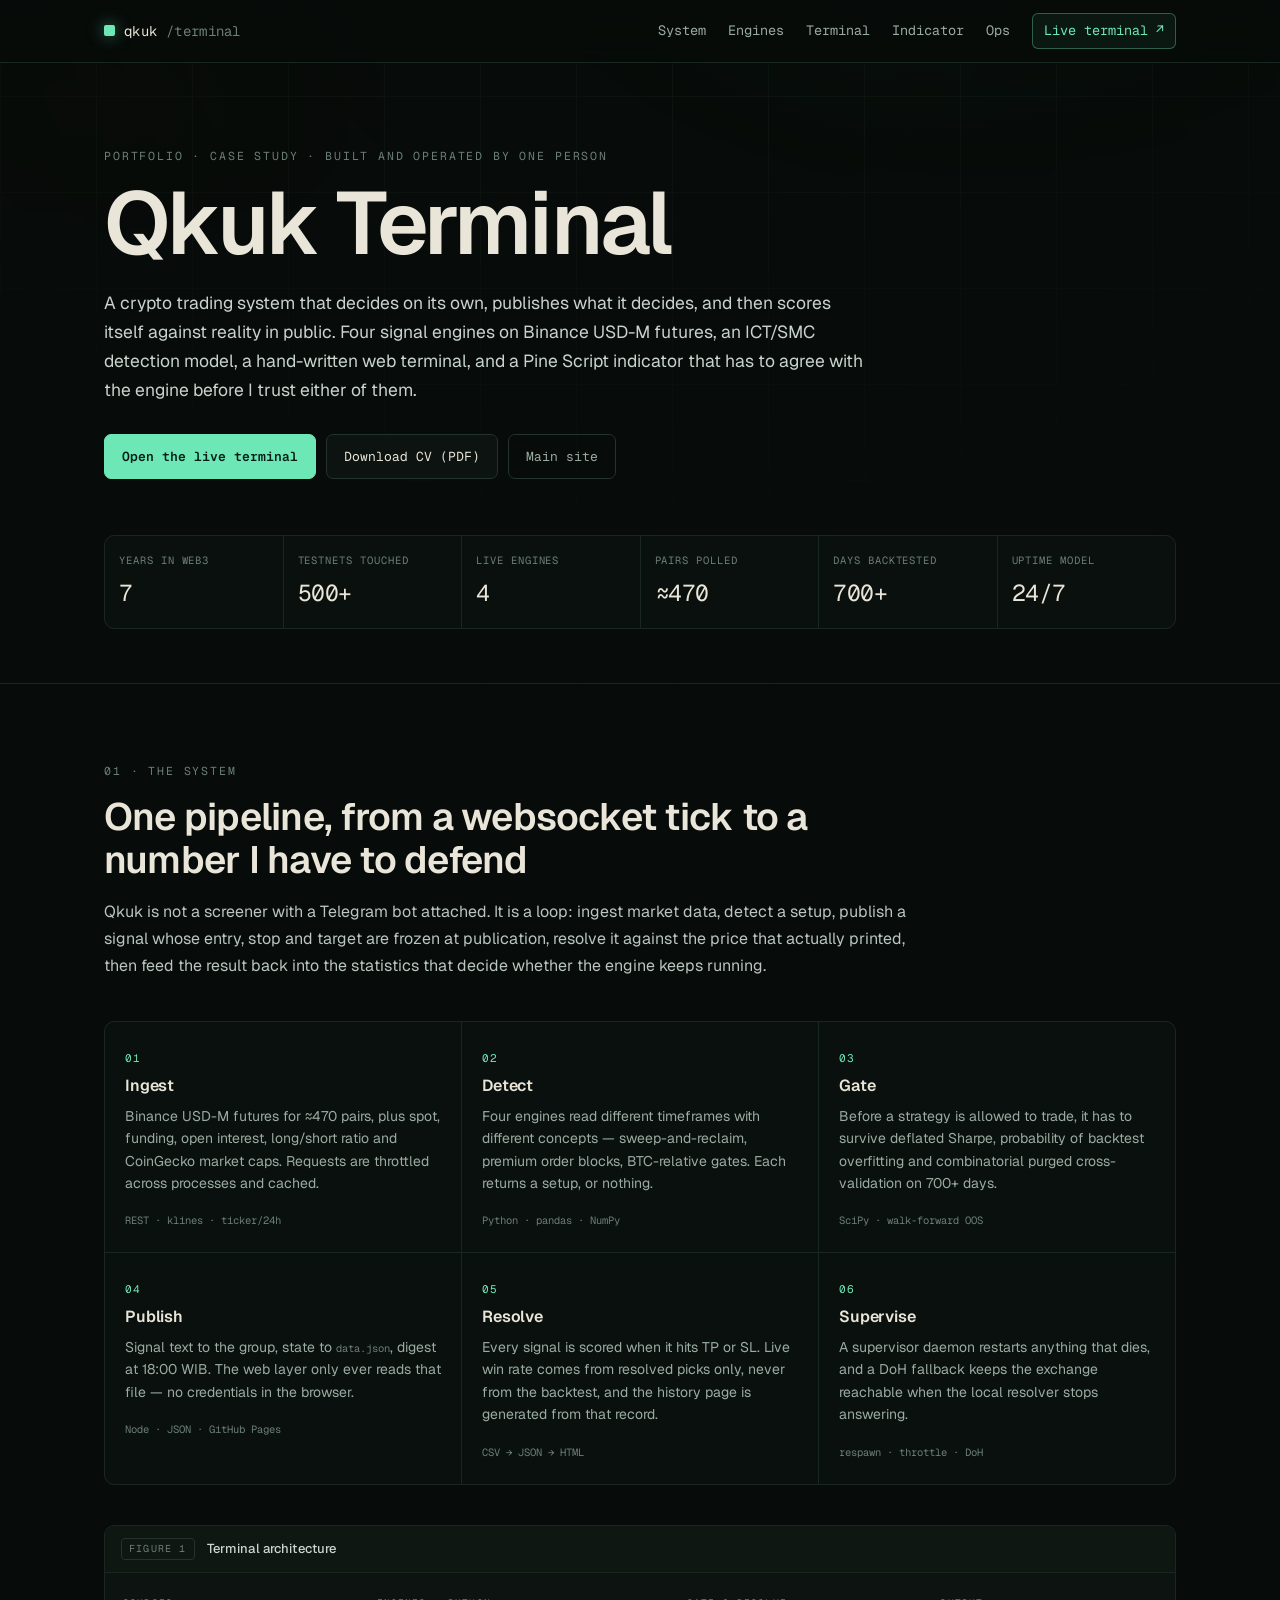
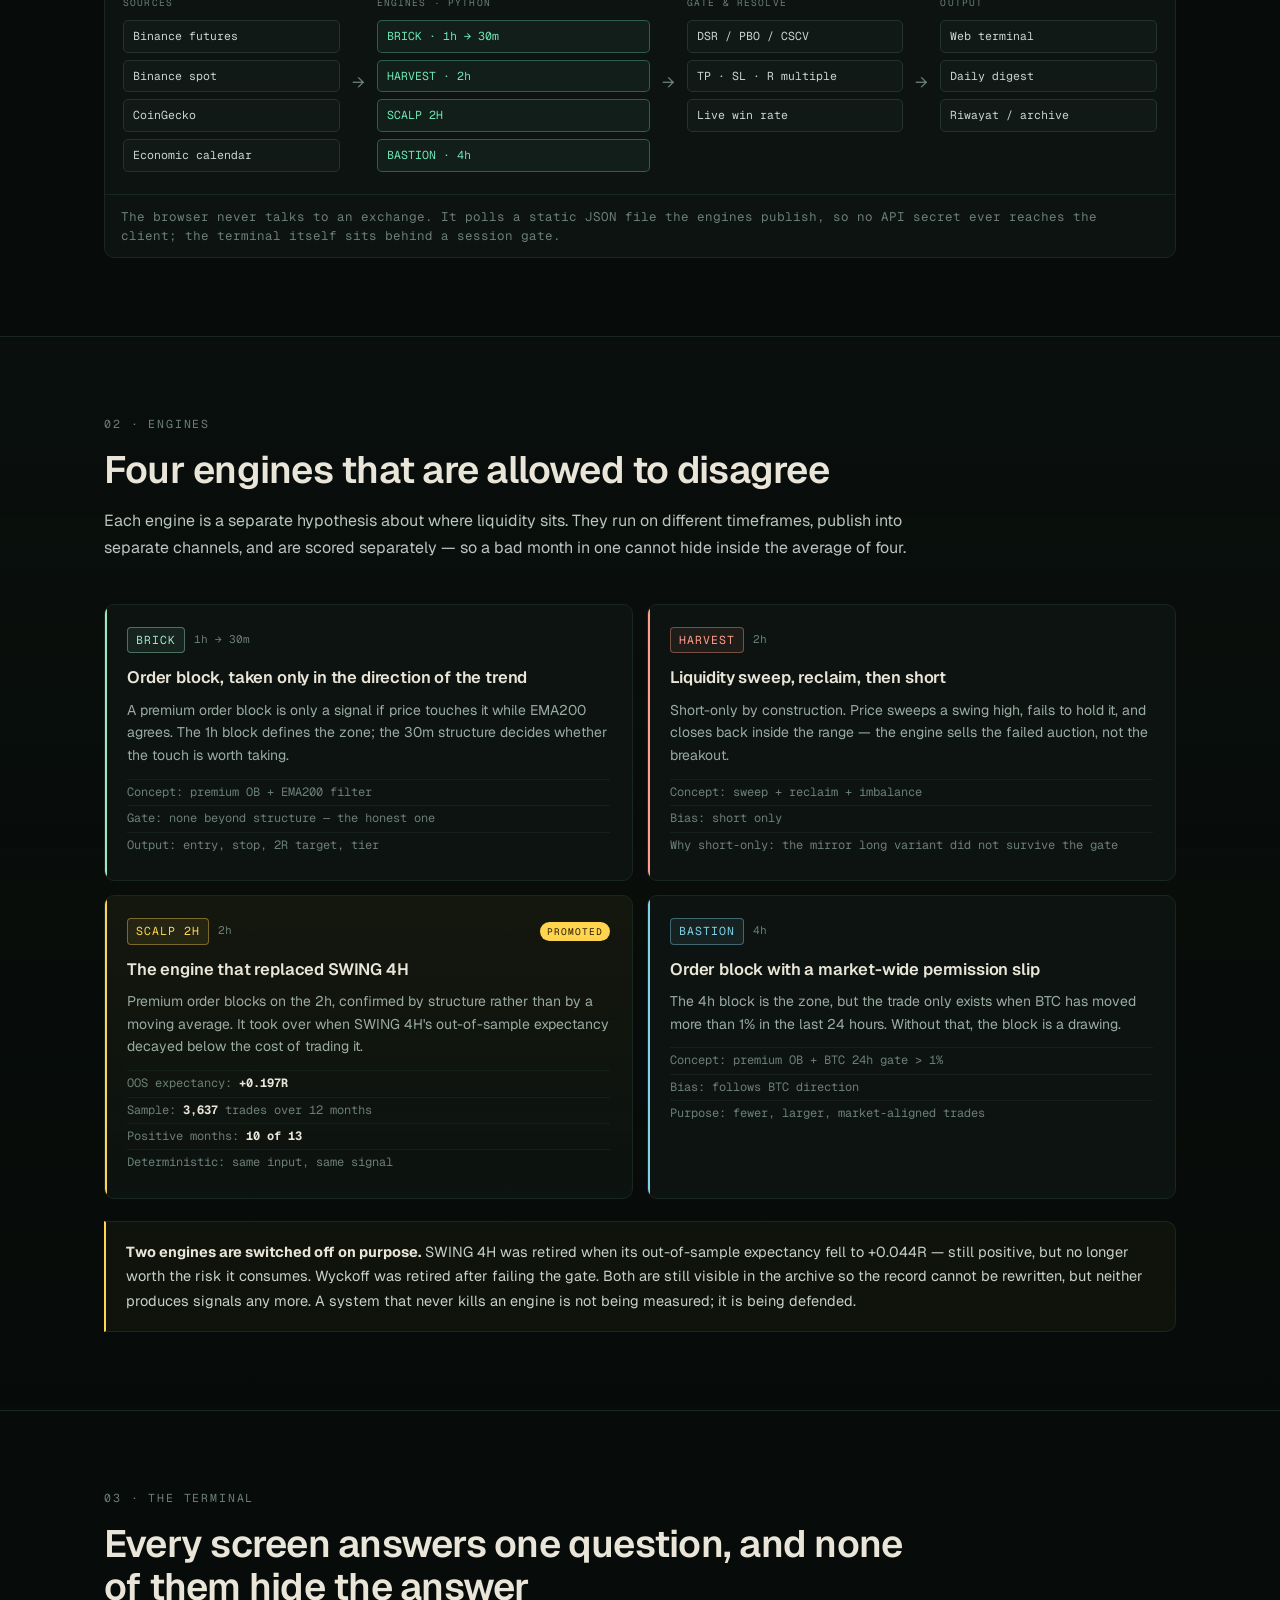
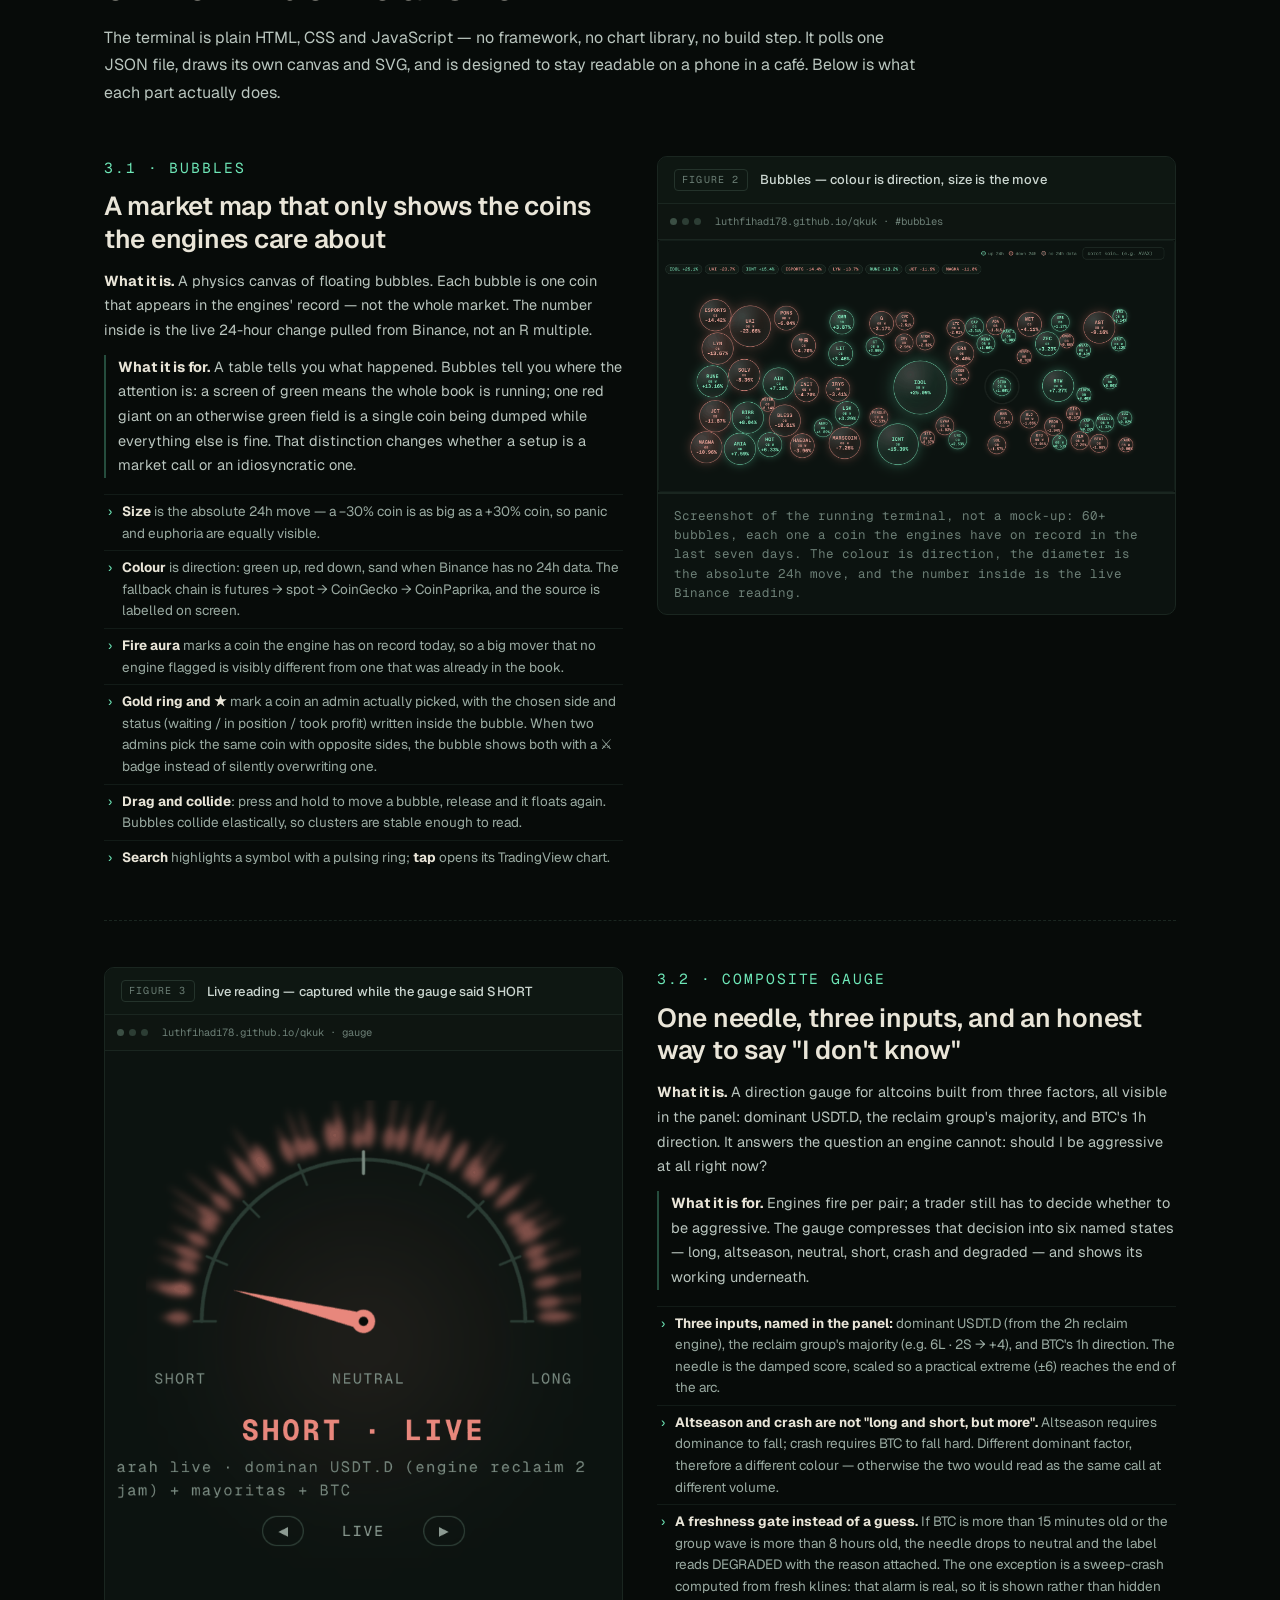
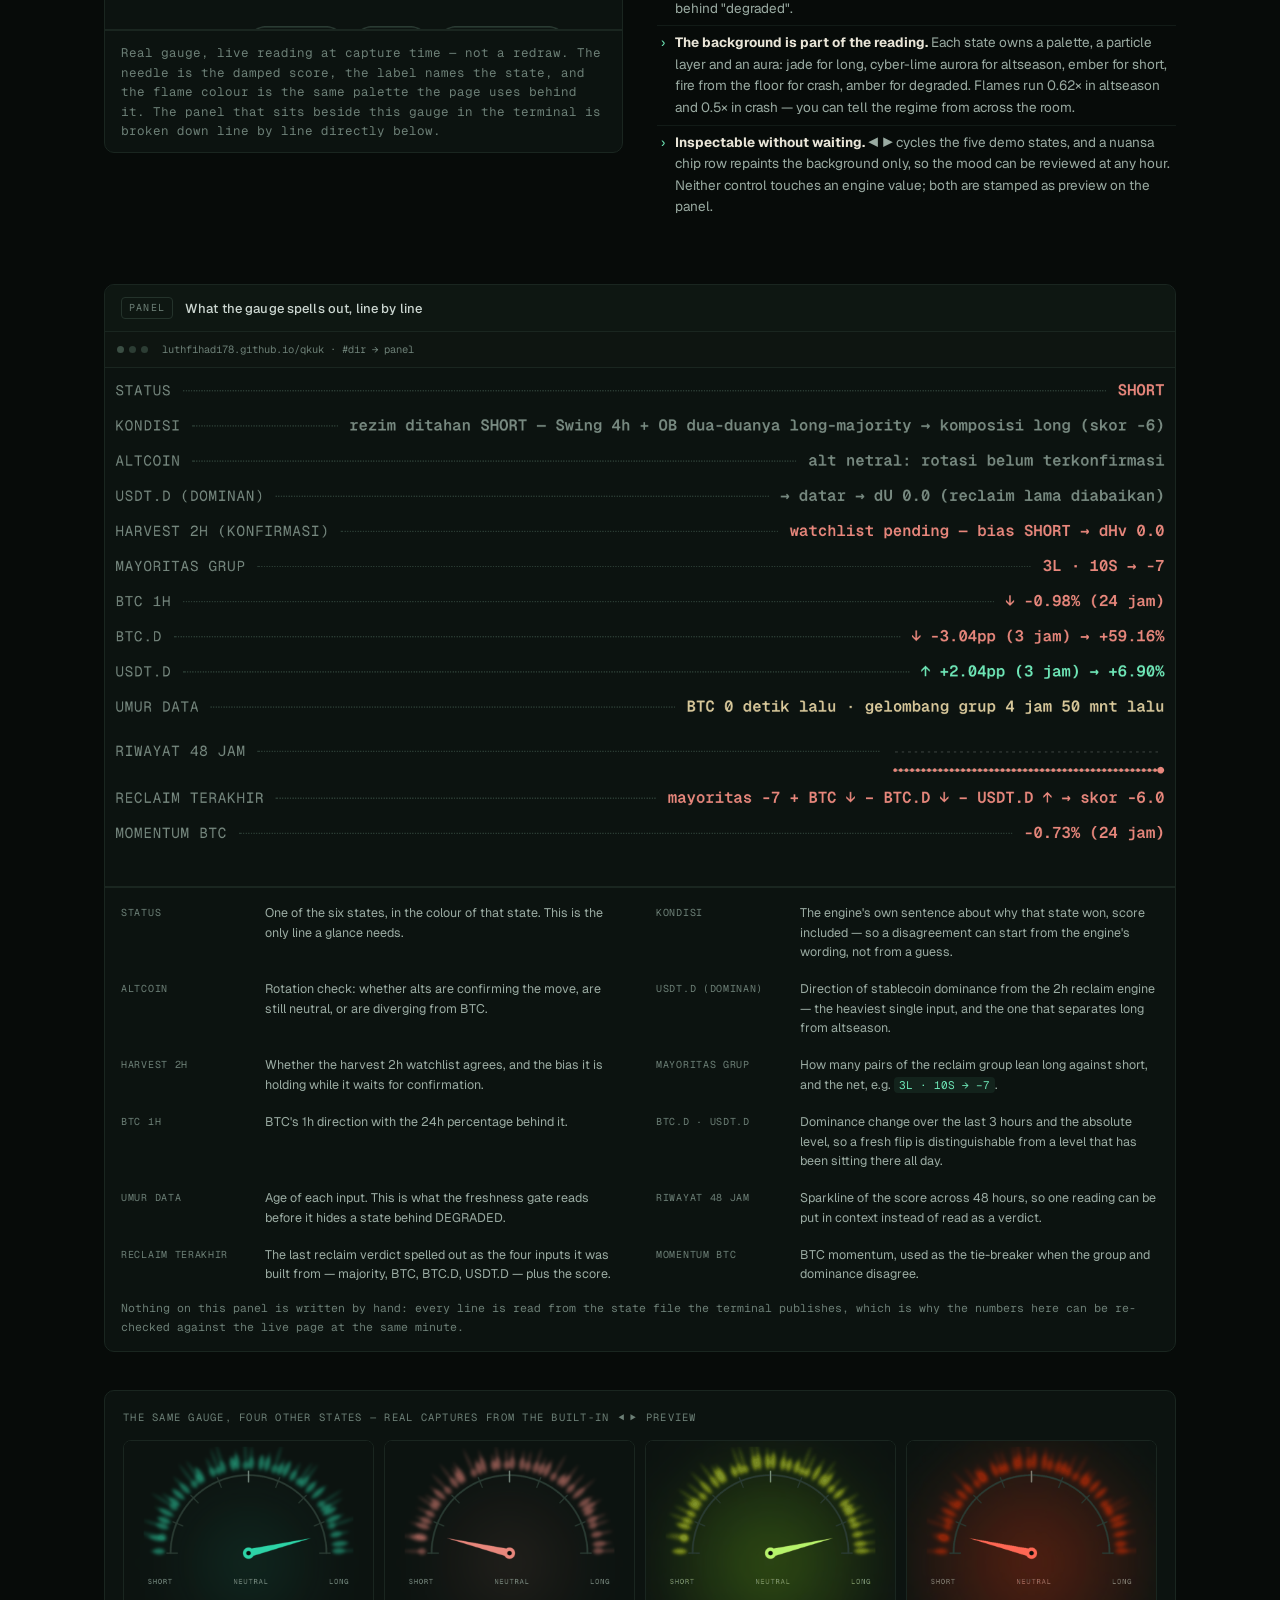
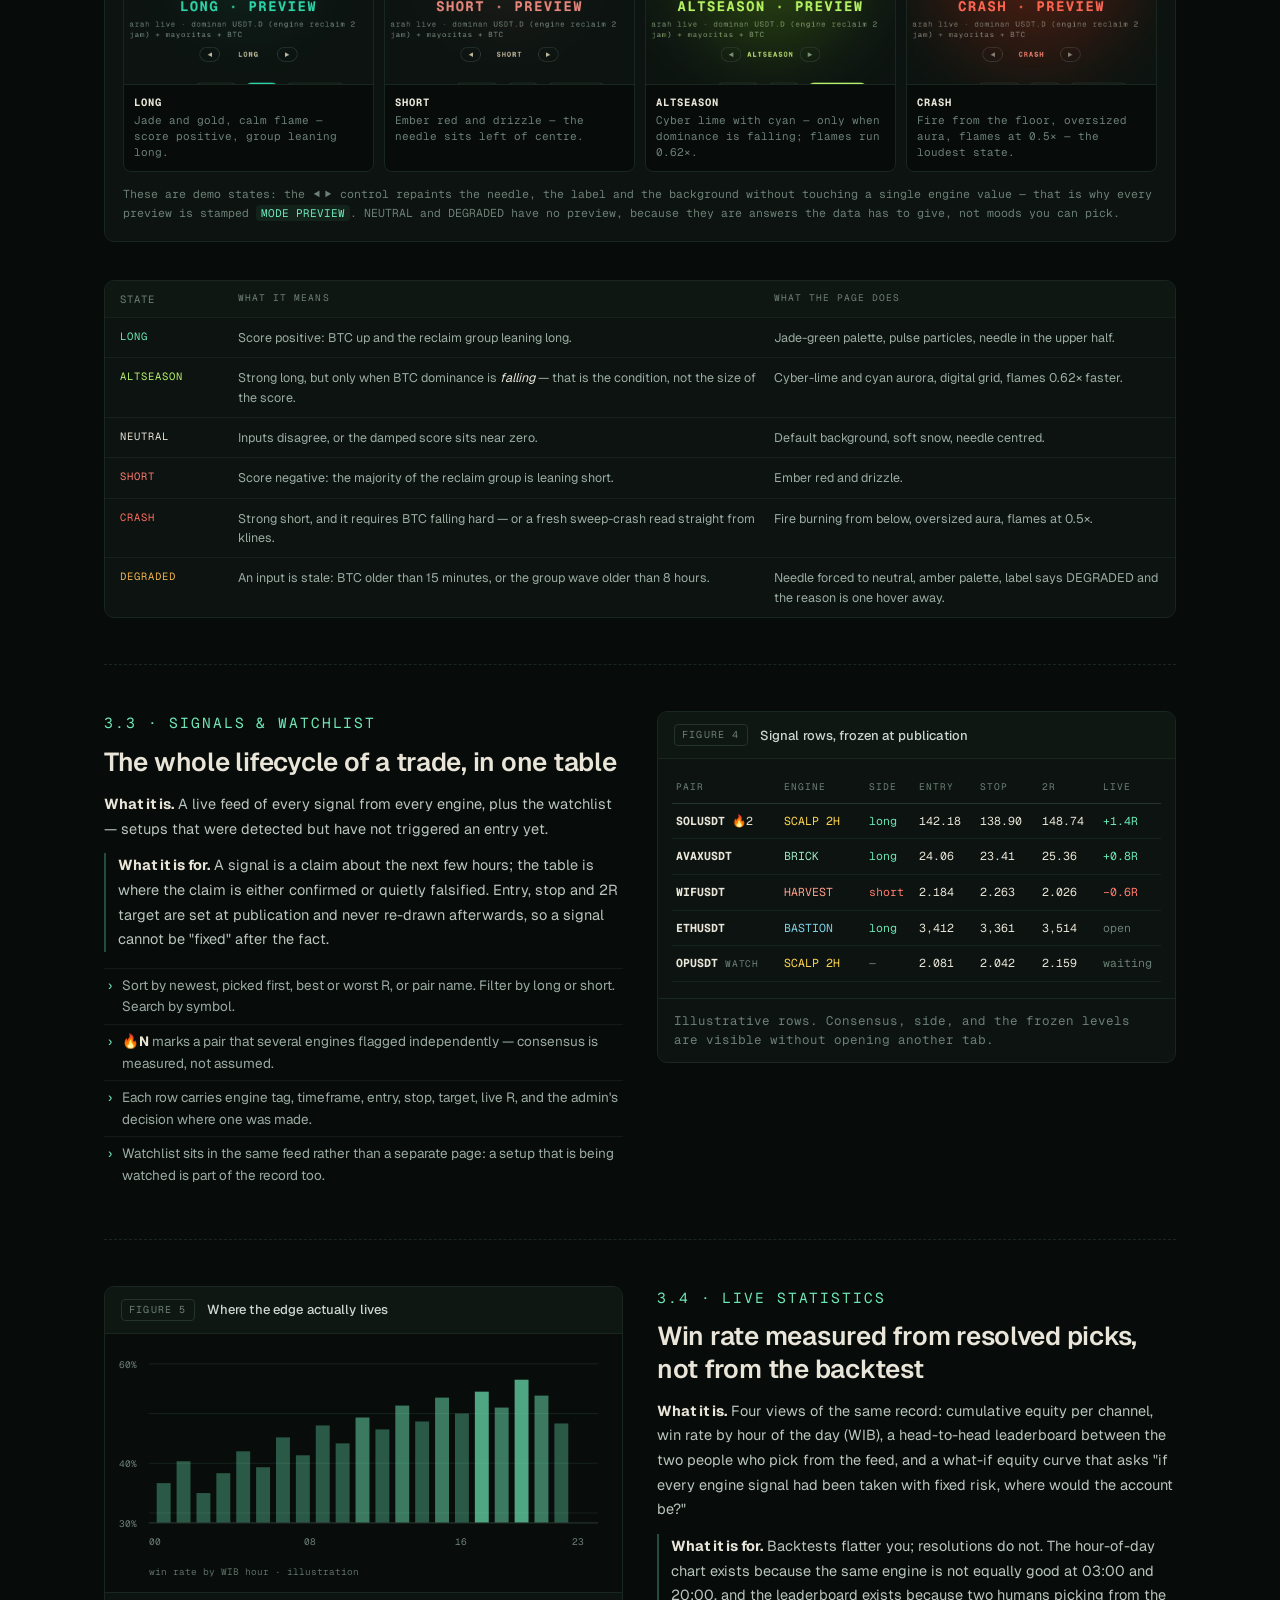
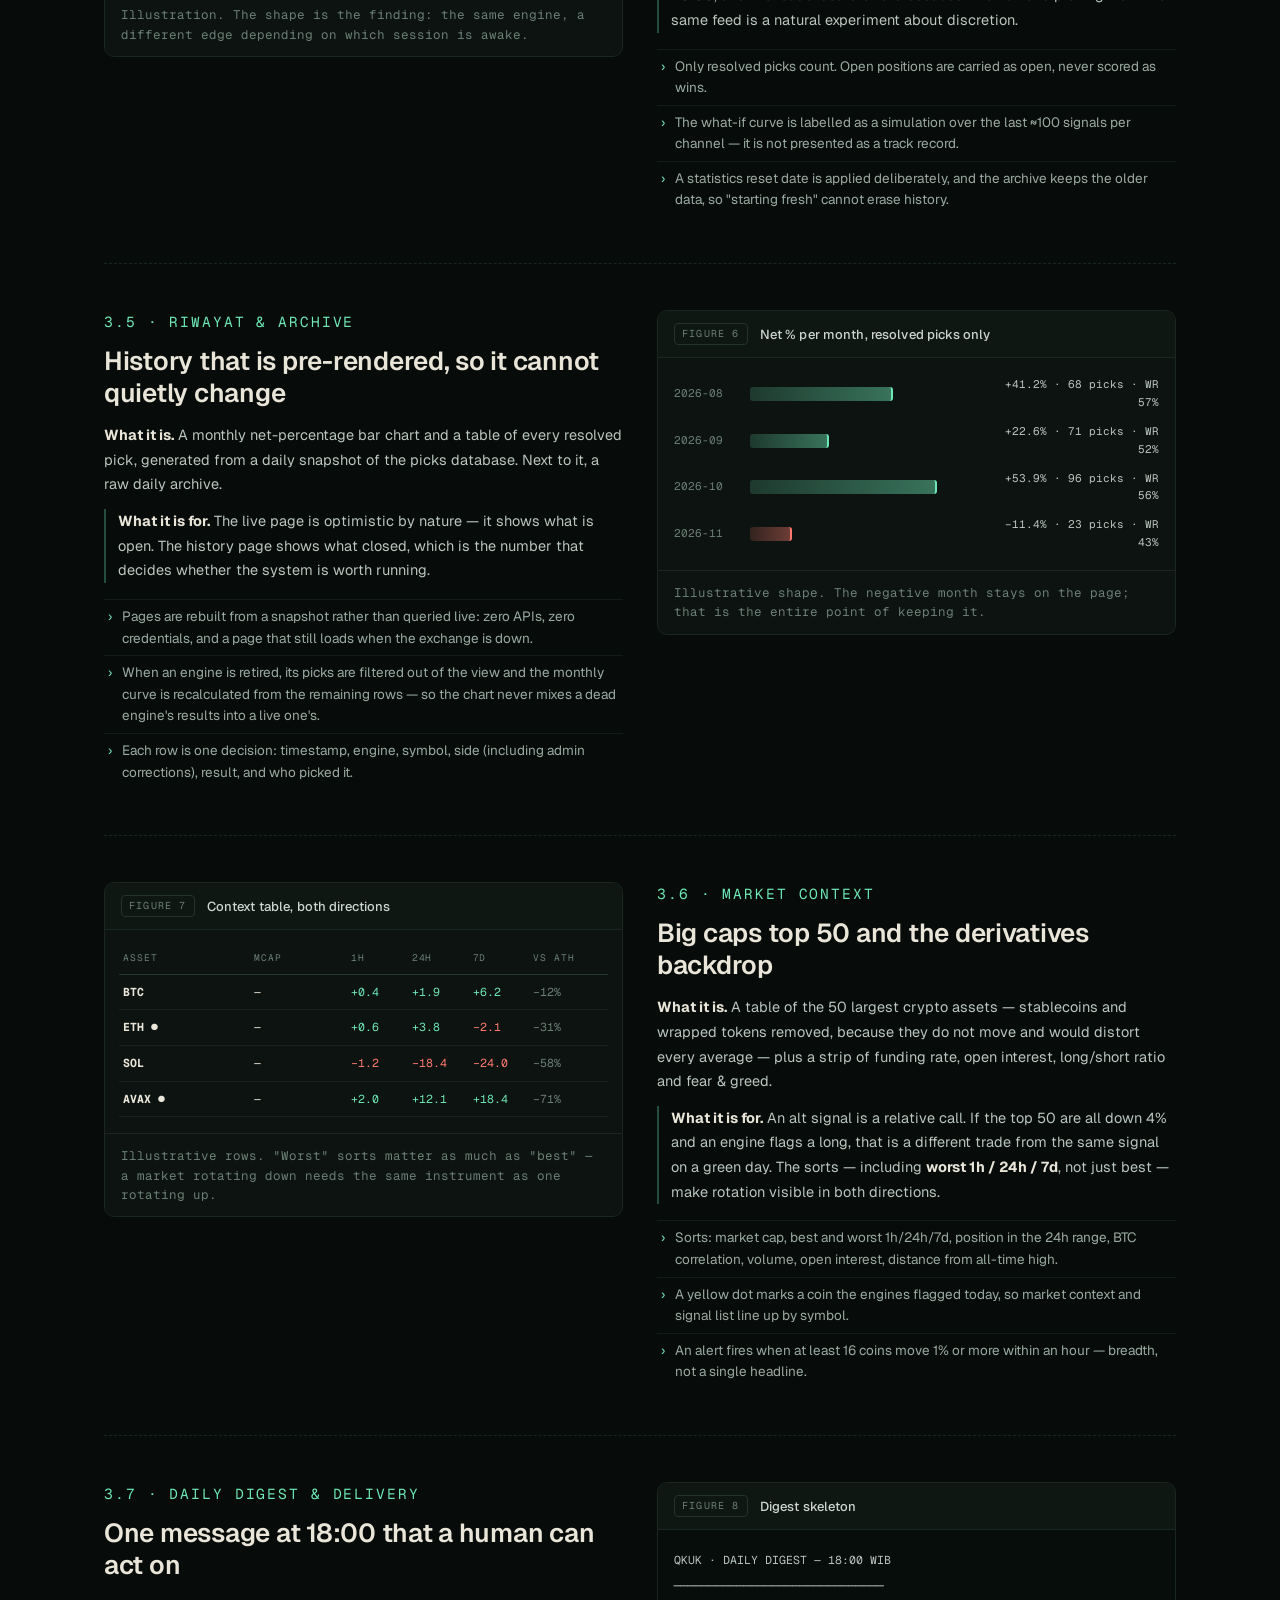
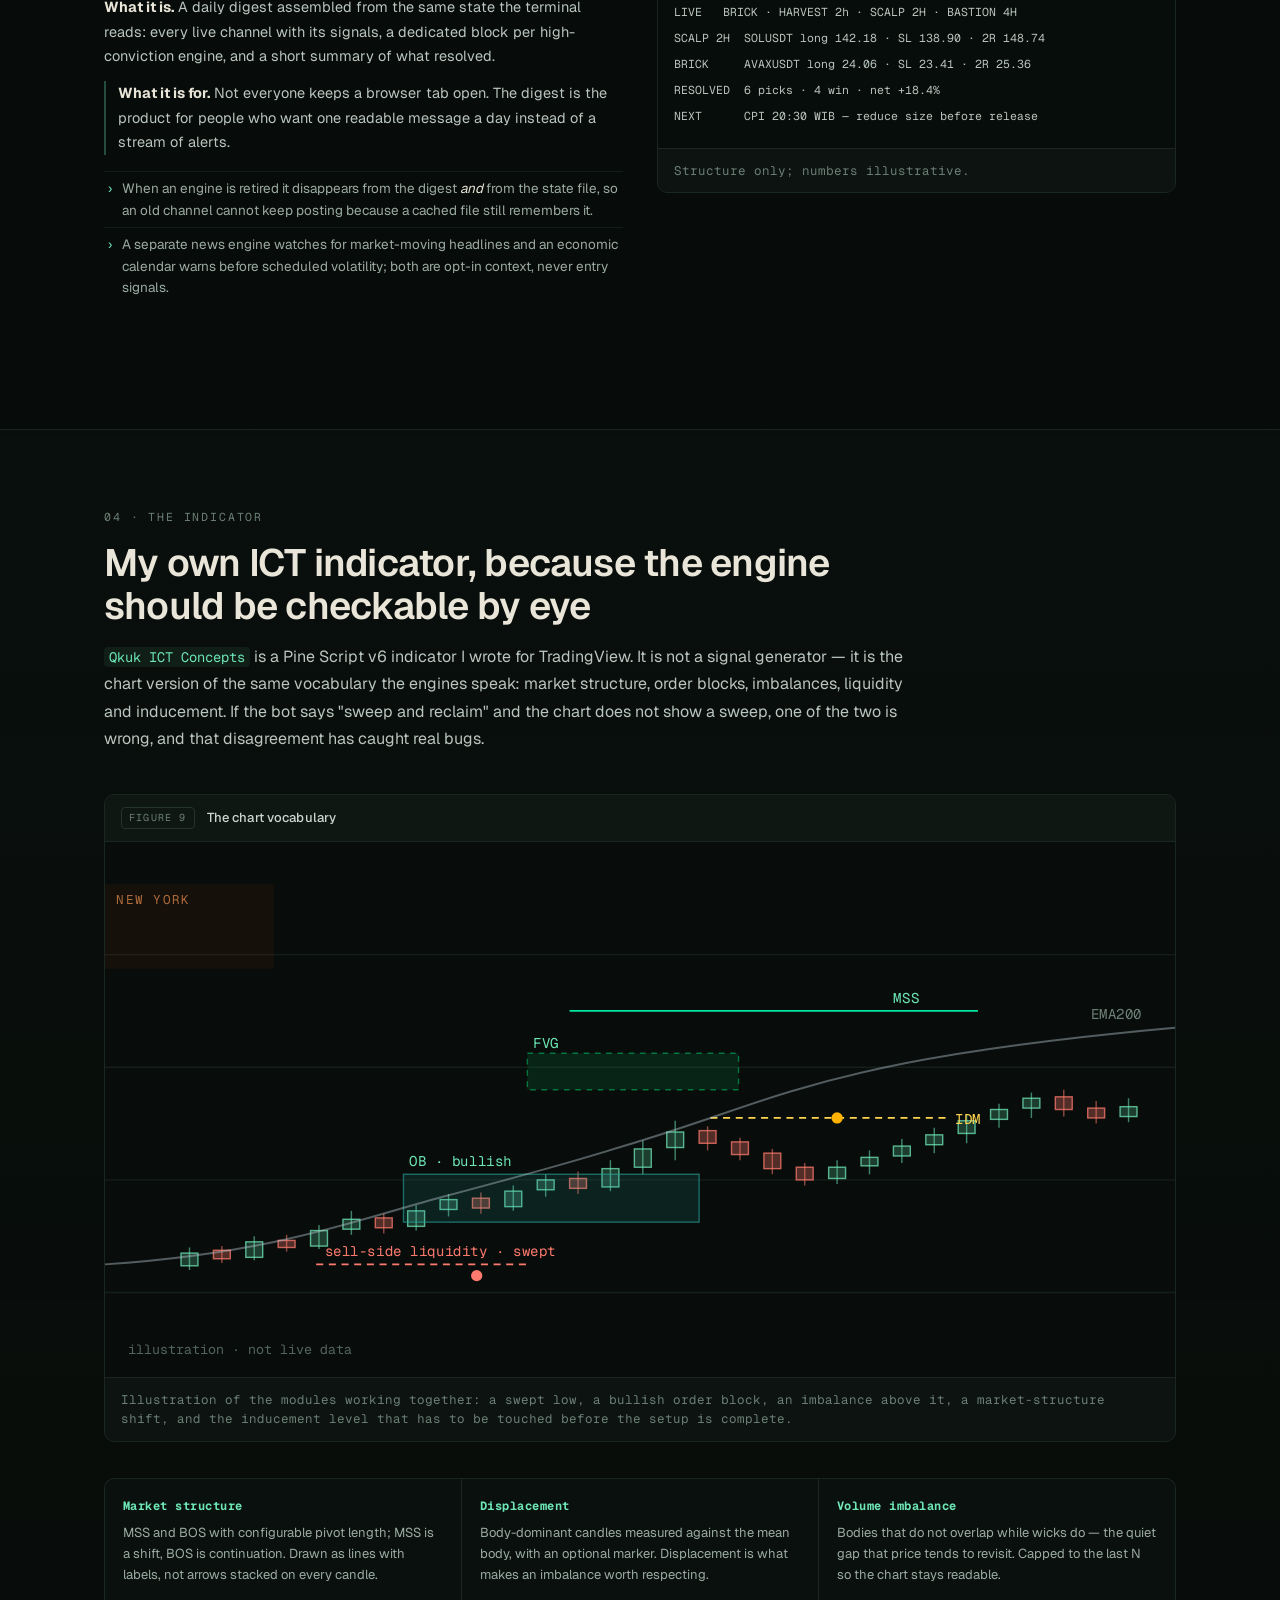
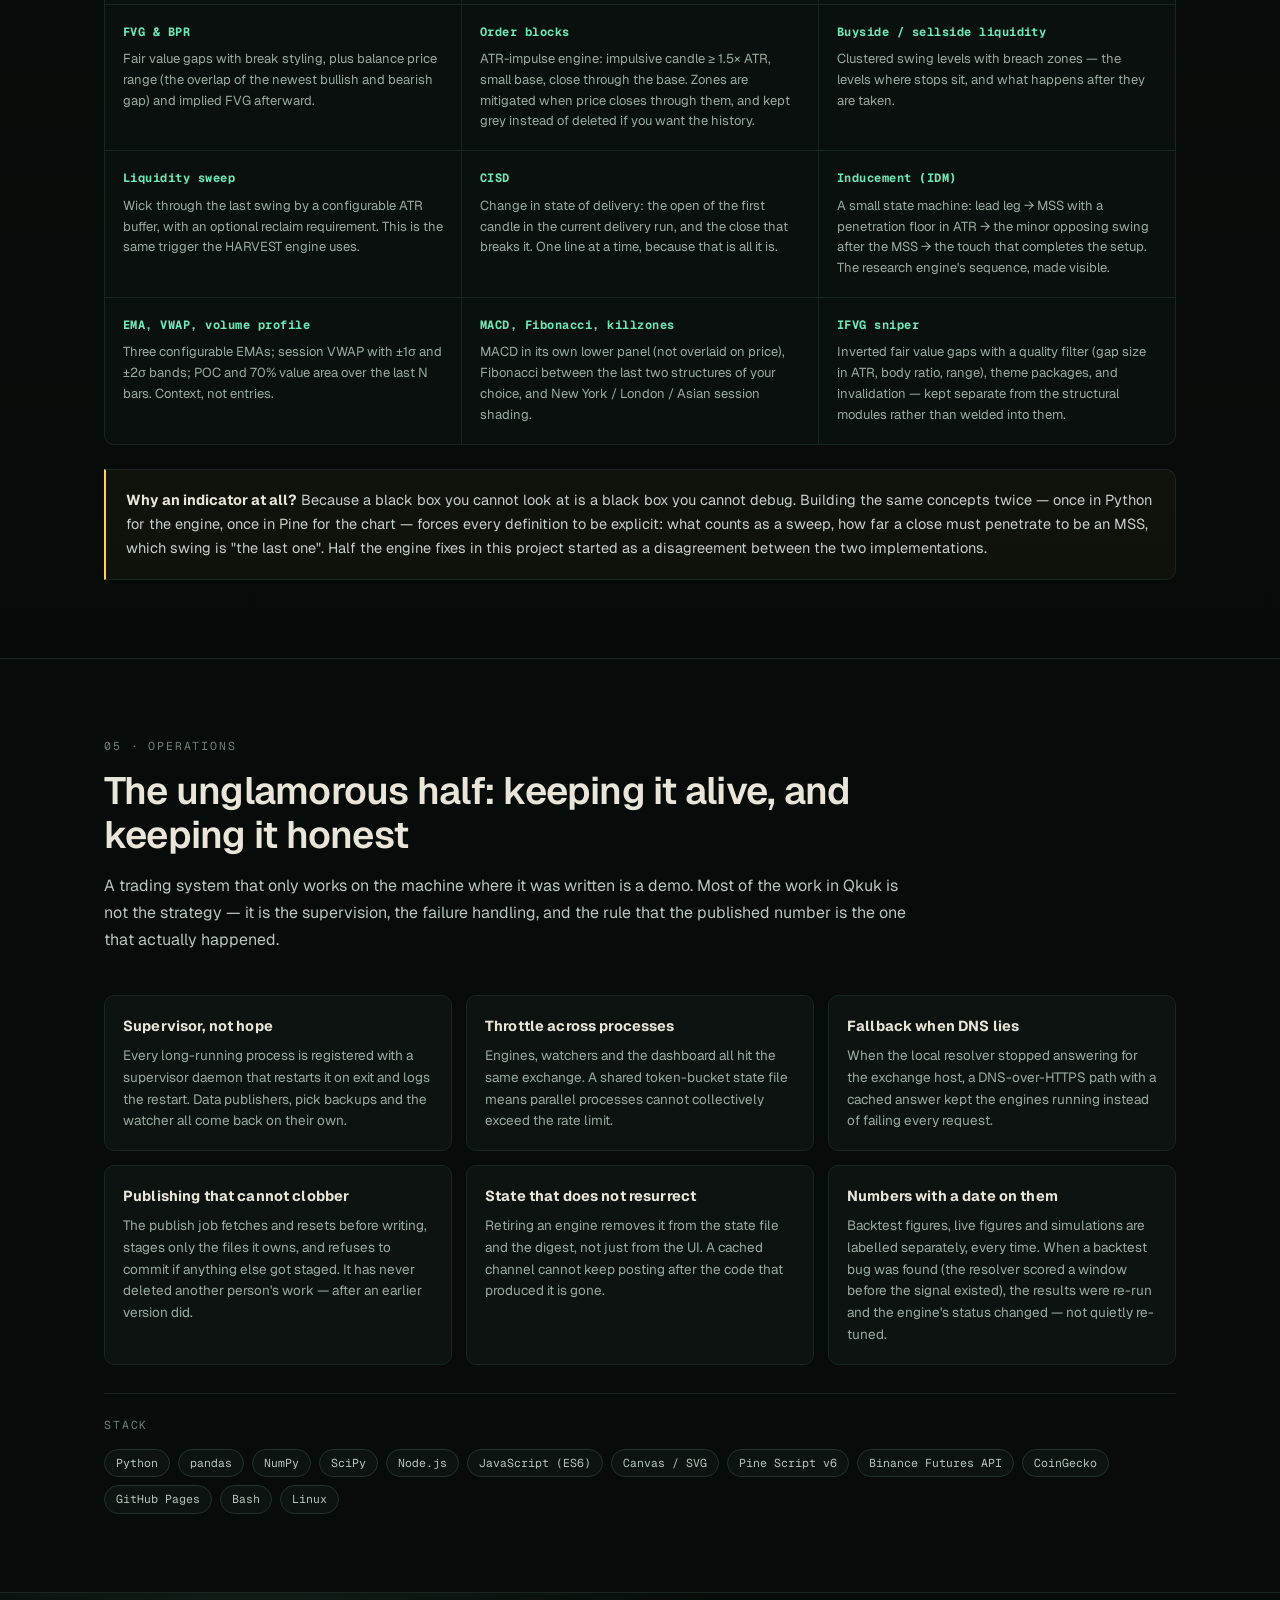
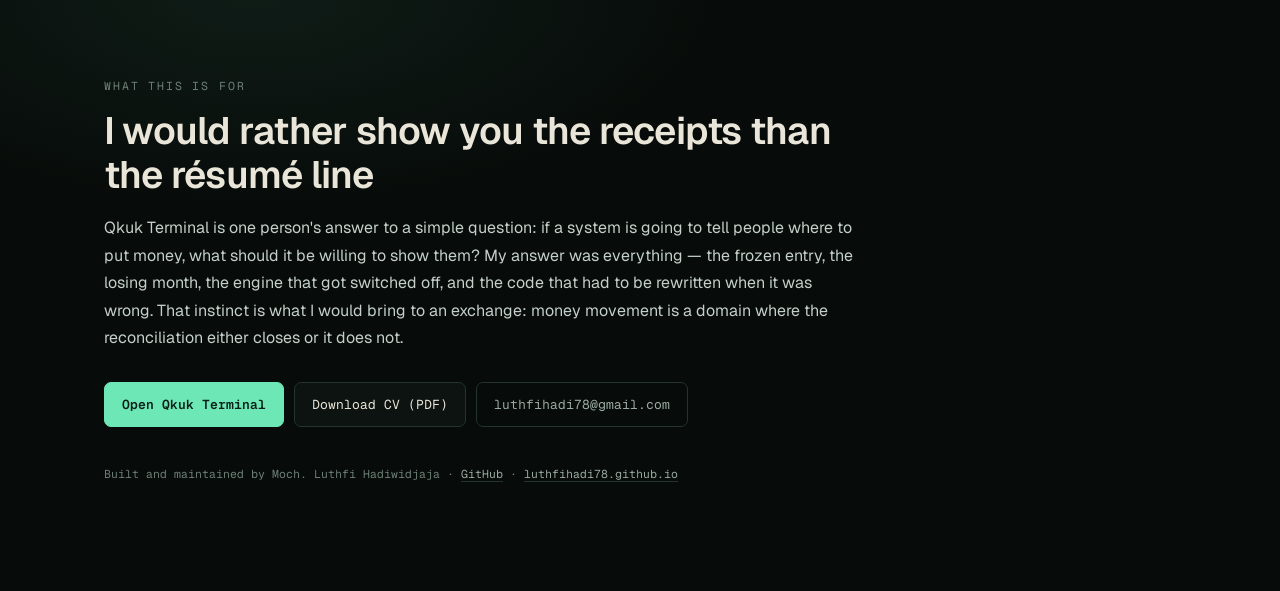
==== commit c99c5c44: "portofolio: gauge persegi + panel rincian selebar artikel" ====
--- a/portofolio/index.html
+++ b/portofolio/index.html
@@ -284,7 +284,7 @@
                 <div class="shot">
           <div class="shot-bar"><i class="dot"></i><i class="dot"></i><i class="dot"></i>
             <span class="shot-url">luthfihadi78.github.io/qkuk · #bubbles</span></div>
-          <img src="img/bubbles.png" width="1800" height="876" alt="Tangkapan layar asli bagian Bubbles di Qkuk Terminal: puluhan gelembung koin hijau dan merah dengan ukuran berbeda, tab engine di atas, kotak pencarian dan legenda up/down 24 jam."
+          <img src="img/bubbles.png" width="1900" height="925" alt="Tangkapan layar asli bagian Bubbles di Qkuk Terminal: puluhan gelembung koin hijau dan merah dengan ukuran berbeda, tab engine di atas, kotak pencarian dan legenda up/down 24 jam."
                loading="eager" decoding="async">
         </div>
         <figcaption>Screenshot of the running terminal, not a mock-up: 60+ bubbles, each one a coin the
@@ -325,15 +325,57 @@
         </ul>
       </div>
       <figure class="figure panel">
-        <div class="fig-head"><span>Figure 3</span><h4>Six states, one needle</h4></div>
-                <div class="shot">
+        <div class="fig-head"><span>Figure 3</span><h4>Live reading — captured while the gauge said SHORT</h4></div>
+        <div class="shot">
           <div class="shot-bar"><i class="dot"></i><i class="dot"></i><i class="dot"></i>
             <span class="shot-url">luthfihadi78.github.io/qkuk · gauge</span></div>
-          <img src="img/gauge-live.png" width="1800" height="608" alt="Tangkapan layar asli panel gauge Qkuk Terminal: jarum menunjuk ke sisi short, label SHORT · LIVE, kolom status, USDT.D dominan, mayoritas grup 6L·2S, BTC 1h dan riwayat 48 jam."
+          <img src="img/gauge-live.png" width="712" height="796" alt="Tangkapan layar asli gauge Qkuk Terminal: jarum di sisi kiri menunjuk SHORT, label SHORT · LIVE, api merah di sepanjang busur."
                loading="lazy" decoding="async">
         </div>
-        <figcaption>Real panel, live reading at capture time. The needle is the damped score; the panel
-        spells out which input produced it, so a direction can always be argued with.</figcaption>
+        <figcaption>Real gauge, live reading at capture time — not a redraw. The needle is the damped
+        score, the label names the state, and the flame colour is the same palette the page uses behind
+        it. The panel that sits beside this gauge in the terminal is broken down line by line
+        directly below.</figcaption>
+      </figure>
+
+      <div class="panel-shot">
+        <div class="fig-head"><span>Panel</span><h4>What the gauge spells out, line by line</h4></div>
+        <div class="shot">
+          <div class="shot-bar"><i class="dot"></i><i class="dot"></i><i class="dot"></i>
+            <span class="shot-url">luthfihadi78.github.io/qkuk · #dir → panel</span></div>
+          <img src="img/gauge-panel.png" width="1644" height="796" alt="Tangkapan layar asli panel rincian gauge: STATUS, KONDISI, ALTCOIN, USDT.D dominan, HARVEST 2H, MAYORITAS GRUP 3L·10S, BTC 1H, BTC.D, USDT.D, UMUR DATA, RIWAYAT 48 JAM, RECLAIM TERAKHIR, MOMENTUM BTC."
+               loading="lazy" decoding="async">
+        </div>
+        <dl class="panel-legend">
+          <div class="leg"><dt>Status</dt><dd>One of the six states, in the colour of that state. This is the
+            only line a glance needs.</dd></div>
+          <div class="leg"><dt>Kondisi</dt><dd>The engine's own sentence about why that state won, score
+            included — so a disagreement can start from the engine's wording, not from a guess.</dd></div>
+          <div class="leg"><dt>Altcoin</dt><dd>Rotation check: whether alts are confirming the move, are still
+            neutral, or are diverging from BTC.</dd></div>
+          <div class="leg"><dt>USDT.D (dominan)</dt><dd>Direction of stablecoin dominance from the 2h reclaim
+            engine — the heaviest single input, and the one that separates long from altseason.</dd></div>
+          <div class="leg"><dt>Harvest 2h</dt><dd>Whether the harvest 2h watchlist agrees, and the bias it is
+            holding while it waits for confirmation.</dd></div>
+          <div class="leg"><dt>Mayoritas grup</dt><dd>How many pairs of the reclaim group lean long against
+            short, and the net, e.g. <code>3L · 10S → −7</code>.</dd></div>
+          <div class="leg"><dt>BTC 1h</dt><dd>BTC's 1h direction with the 24h percentage behind it.</dd></div>
+          <div class="leg"><dt>BTC.D · USDT.D</dt><dd>Dominance change over the last 3 hours and the absolute
+            level, so a fresh flip is distinguishable from a level that has been sitting there all day.</dd></div>
+          <div class="leg"><dt>Umur data</dt><dd>Age of each input. This is what the freshness gate reads
+            before it hides a state behind DEGRADED.</dd></div>
+          <div class="leg"><dt>Riwayat 48 jam</dt><dd>Sparkline of the score across 48 hours, so one reading
+            can be put in context instead of read as a verdict.</dd></div>
+          <div class="leg"><dt>Reclaim terakhir</dt><dd>The last reclaim verdict spelled out as the four
+            inputs it was built from — majority, BTC, BTC.D, USDT.D — plus the score.</dd></div>
+          <div class="leg"><dt>Momentum BTC</dt><dd>BTC momentum, used as the tie-breaker when the group and
+            dominance disagree.</dd></div>
+        </dl>
+        <p class="moods-note">Nothing on this panel is written by hand: every line is read from the state file
+          the terminal publishes, which is why the numbers here can be re-checked against the live page at
+          the same minute.</p>
+      </div>
+
       <div class="moods">
         <p class="moods-h">The same gauge, four other states — real captures from the built-in ◀ ▶ preview</p>
         <div class="moods-grid">
@@ -369,8 +411,6 @@
         <div class="states-row"><span class="st-crash">CRASH</span><span>Strong short, and it requires BTC falling hard — or a fresh sweep-crash read straight from klines.</span><span>Fire burning from below, oversized aura, flames at 0.5×.</span></div>
         <div class="states-row"><span class="st-deg">DEGRADED</span><span>An input is stale: BTC older than 15 minutes, or the group wave older than 8 hours.</span><span>Needle forced to neutral, amber palette, label says DEGRADED and the reason is one hover away.</span></div>
       </div>
-
-      </figure>
     </article>
 
     <!-- 3.3 SIGNALS -->
--- a/portofolio/style.css
+++ b/portofolio/style.css
@@ -359,3 +359,21 @@
   .states-head{display:none}
   .moods{padding:13px}
 }
+
+/* blok lebar di bawah dua kolom: .feature.flip menaruh .feat-copy di order 2,
+   jadi blok tambahan harus order 3 supaya tidak mendahului kolom teks. */
+.panel-shot,.moods,.states{order:3}
+/* panel rincian gauge — selebar artikel supaya teksnya terbaca */
+.panel-shot{grid-column:1/-1;margin-top:26px;border:1px solid var(--line);
+  border-radius:var(--r);overflow:hidden;background:var(--panel)}
+.panel-legend{display:grid;grid-template-columns:repeat(2,1fr);margin:0;padding:6px 0;
+  border-top:1px solid var(--line)}
+.leg{display:grid;grid-template-columns:132px 1fr;gap:12px;padding:9px 16px;
+  font-size:12.5px;line-height:1.55;color:var(--fg-2)}
+.leg dt{font-family:var(--mono);font-size:10px;letter-spacing:.07em;text-transform:uppercase;
+  color:var(--fg-3);padding-top:2px}
+.leg dd{margin:0}
+.leg code{font-size:11px}
+.panel-shot .moods-note{padding:0 16px 14px;margin-top:0}
+@media (max-width:980px){ .panel-legend{grid-template-columns:1fr} }
+@media (max-width:720px){ .leg{grid-template-columns:1fr;gap:2px} }
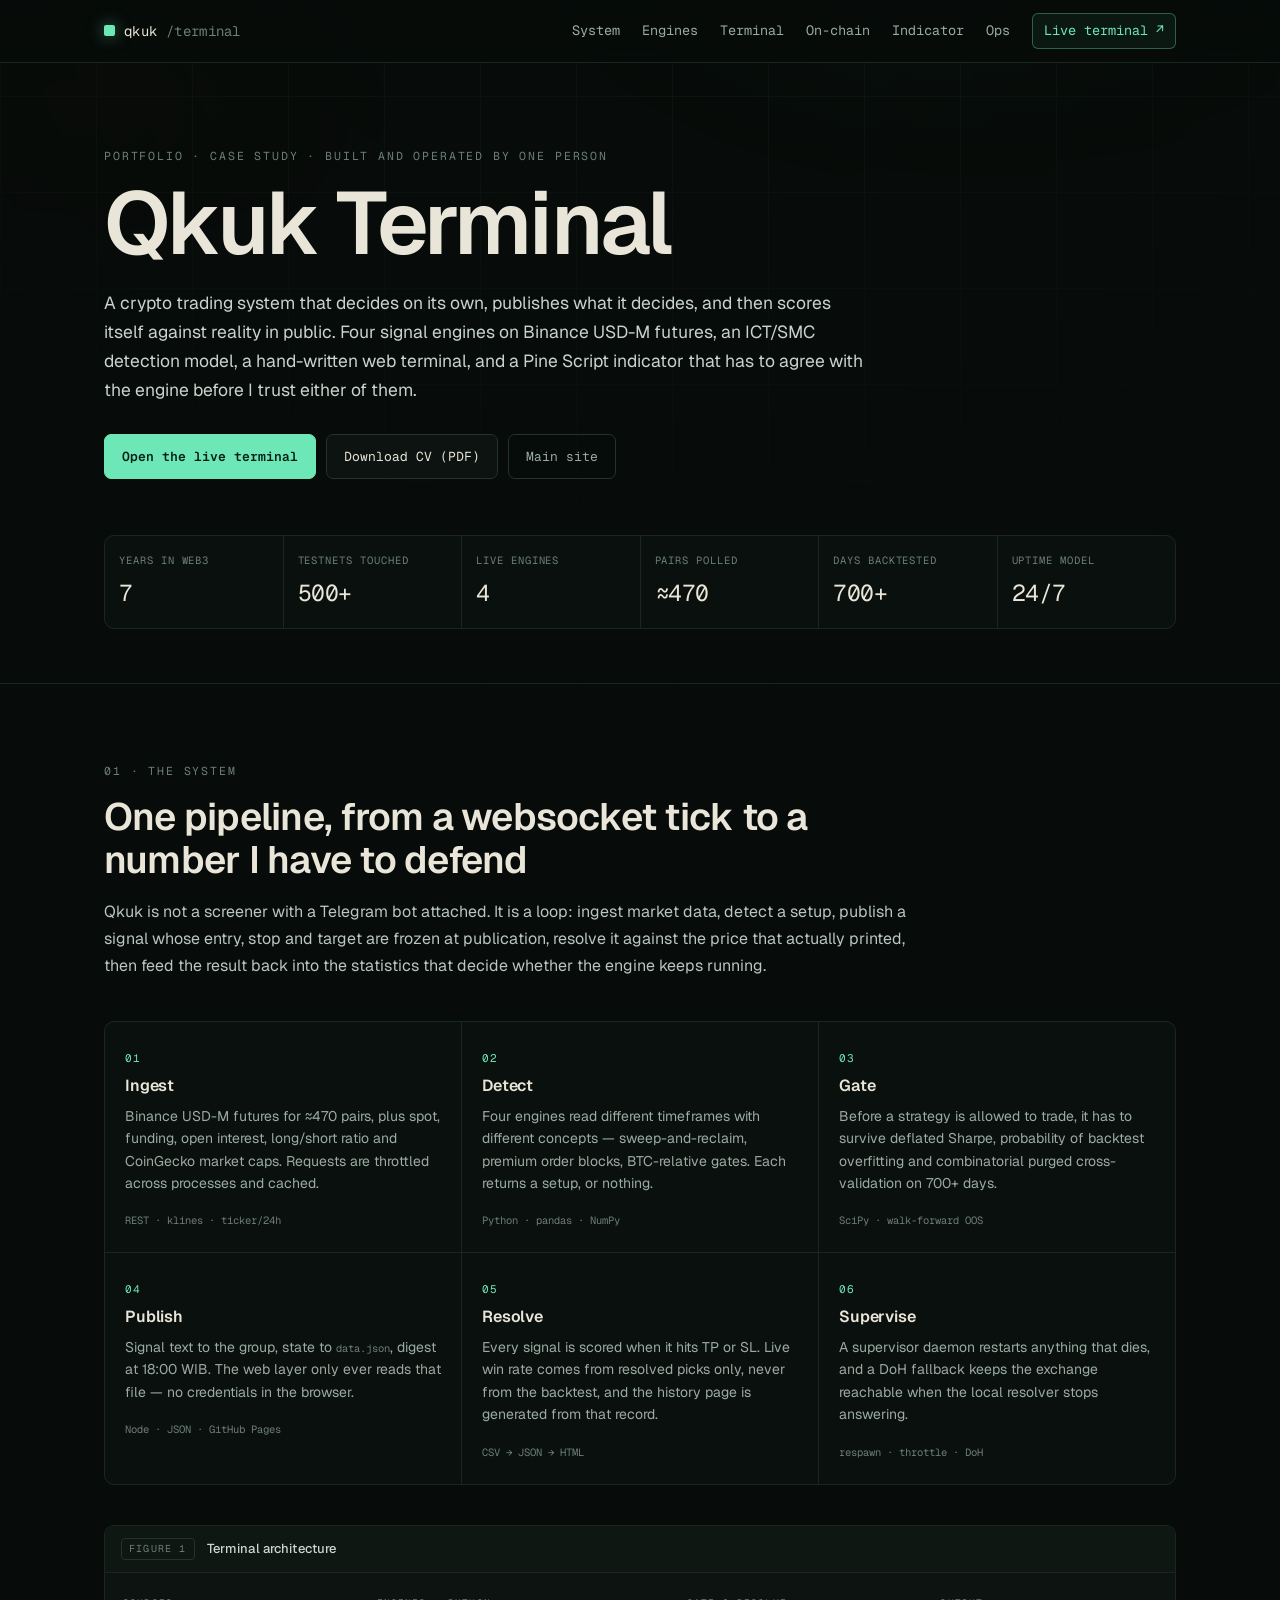
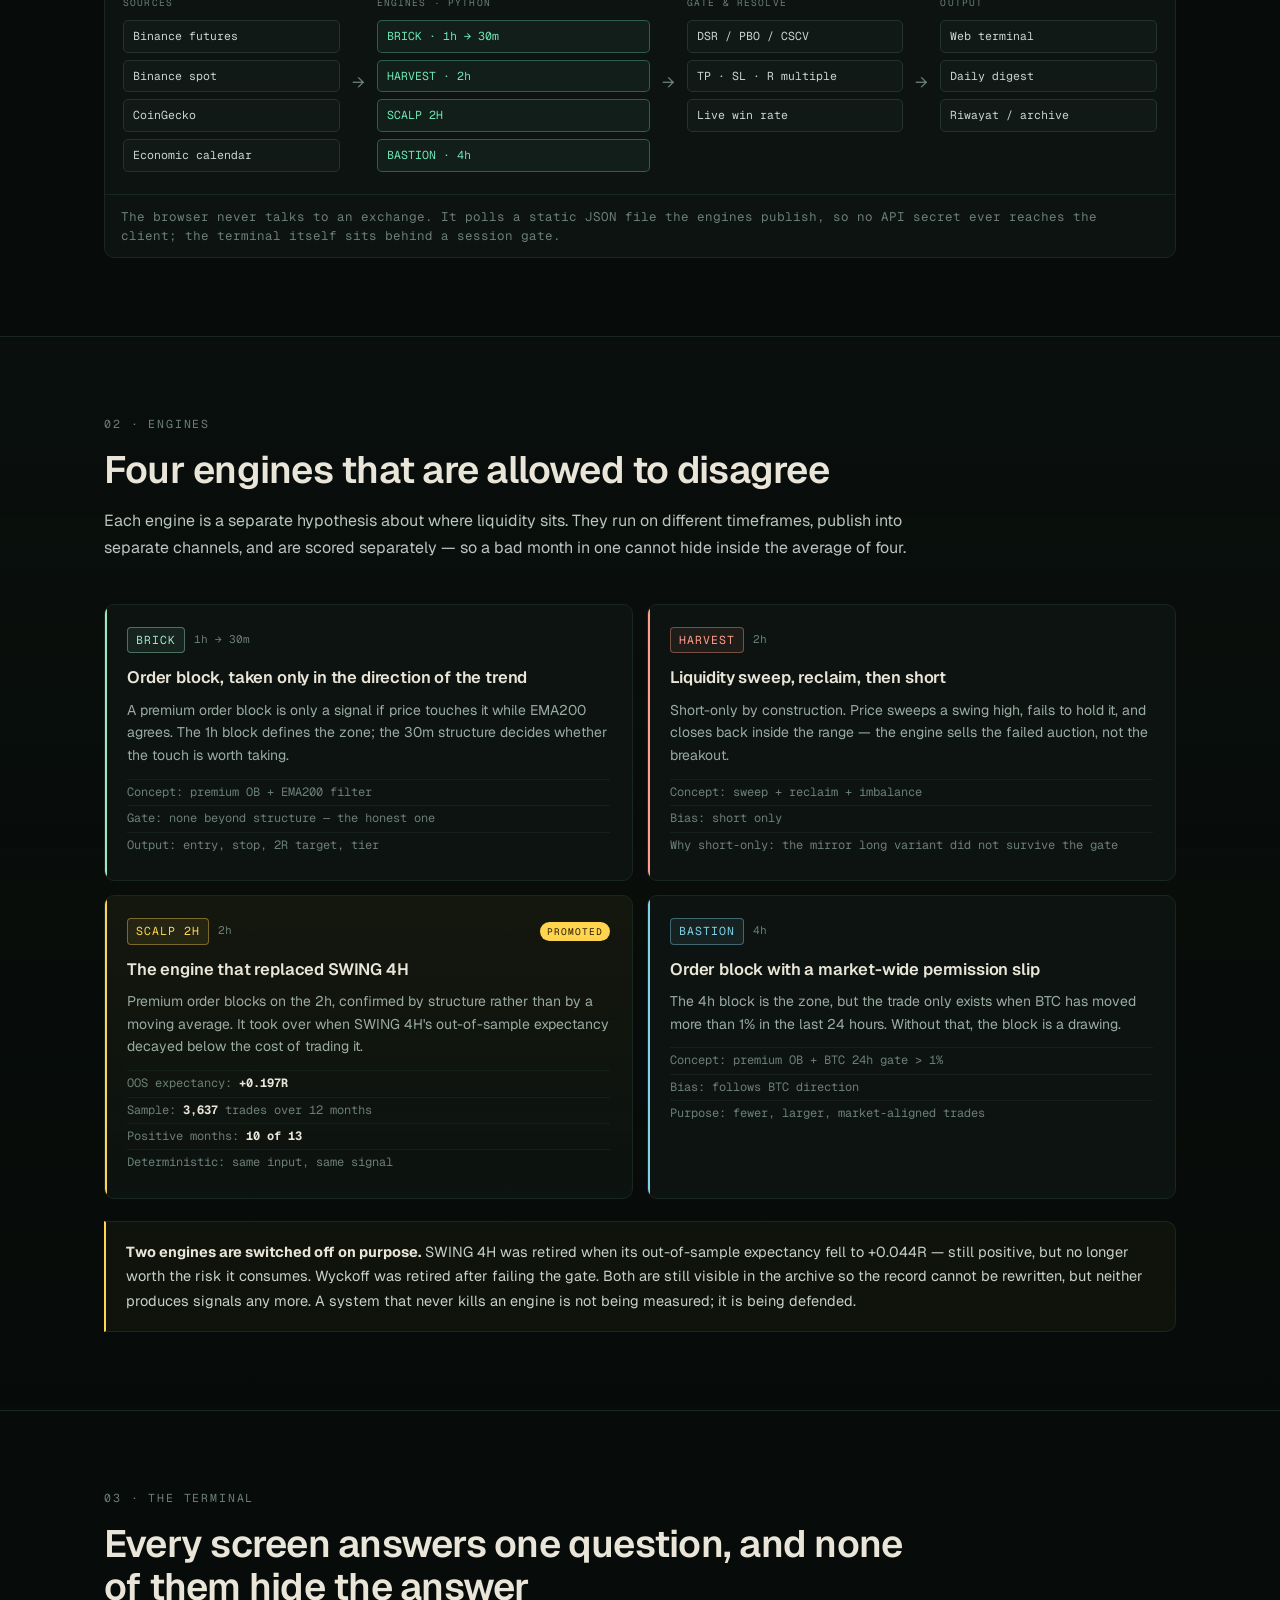
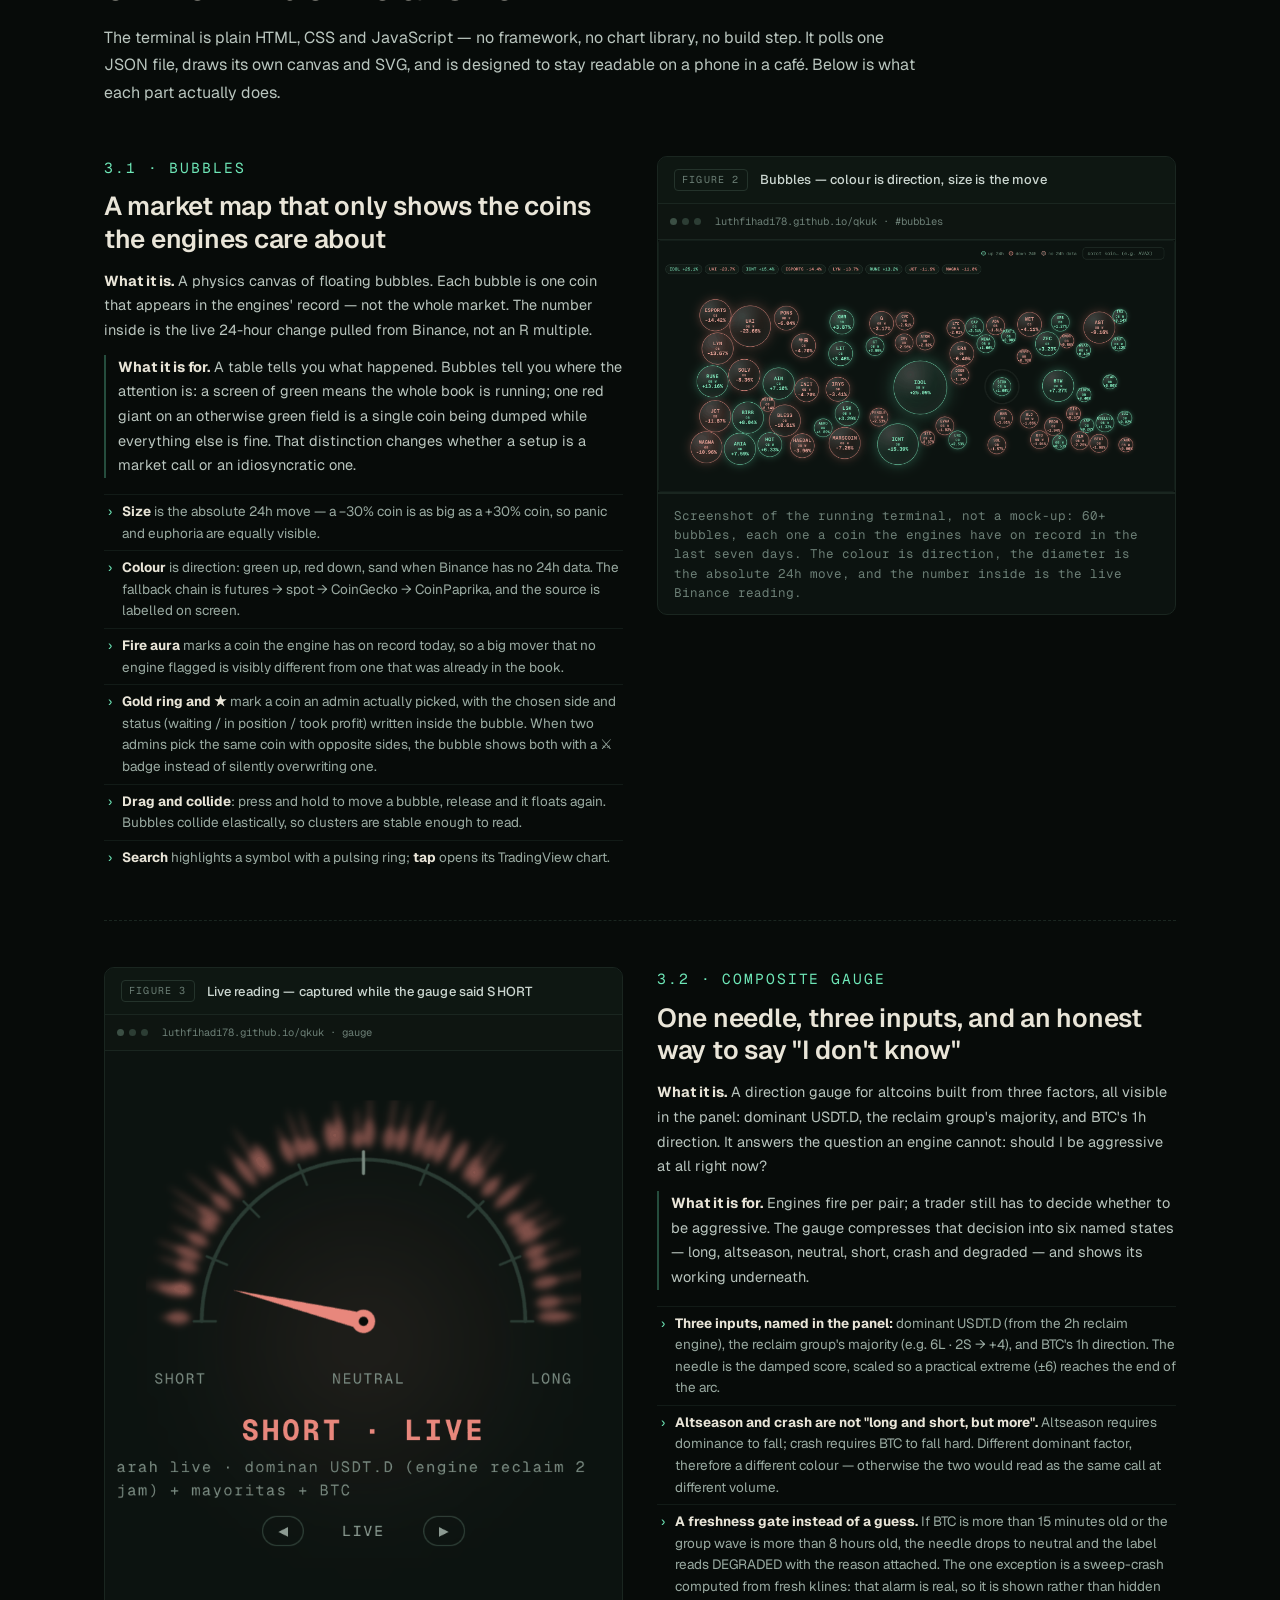
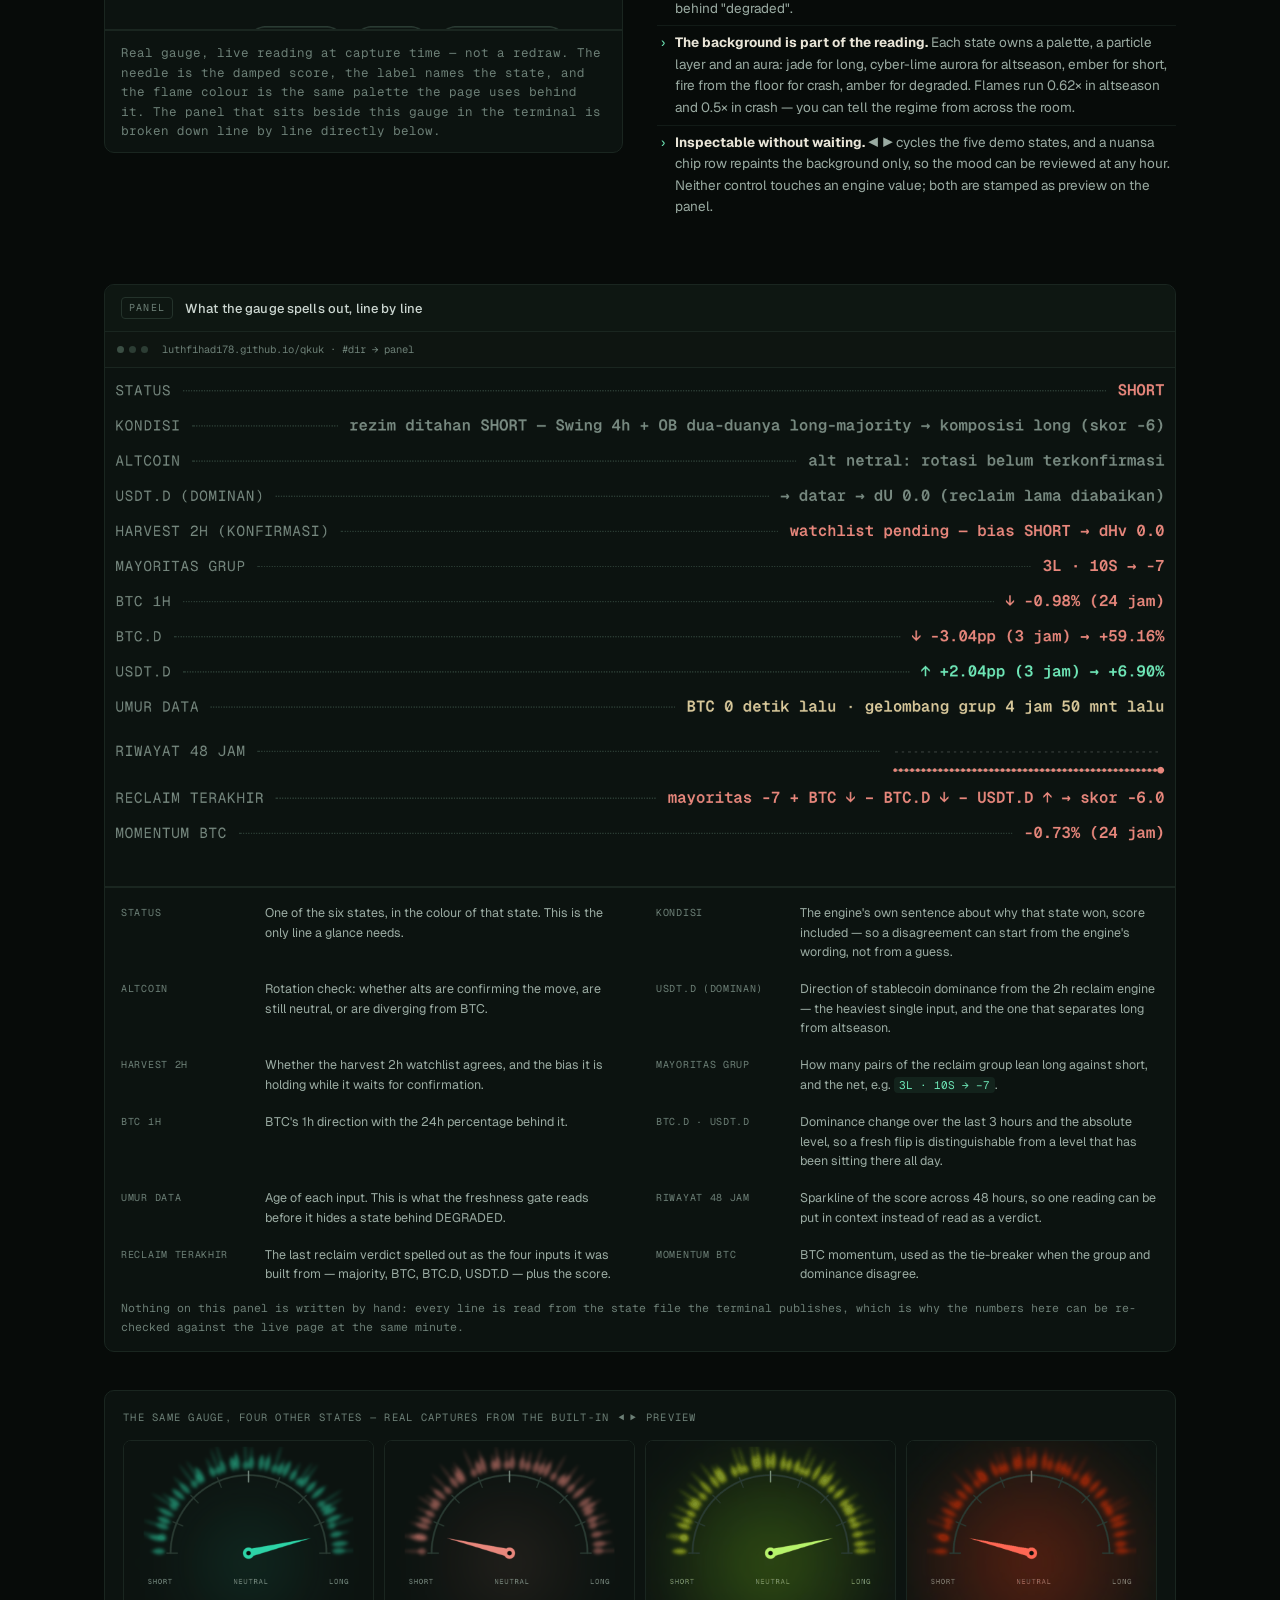
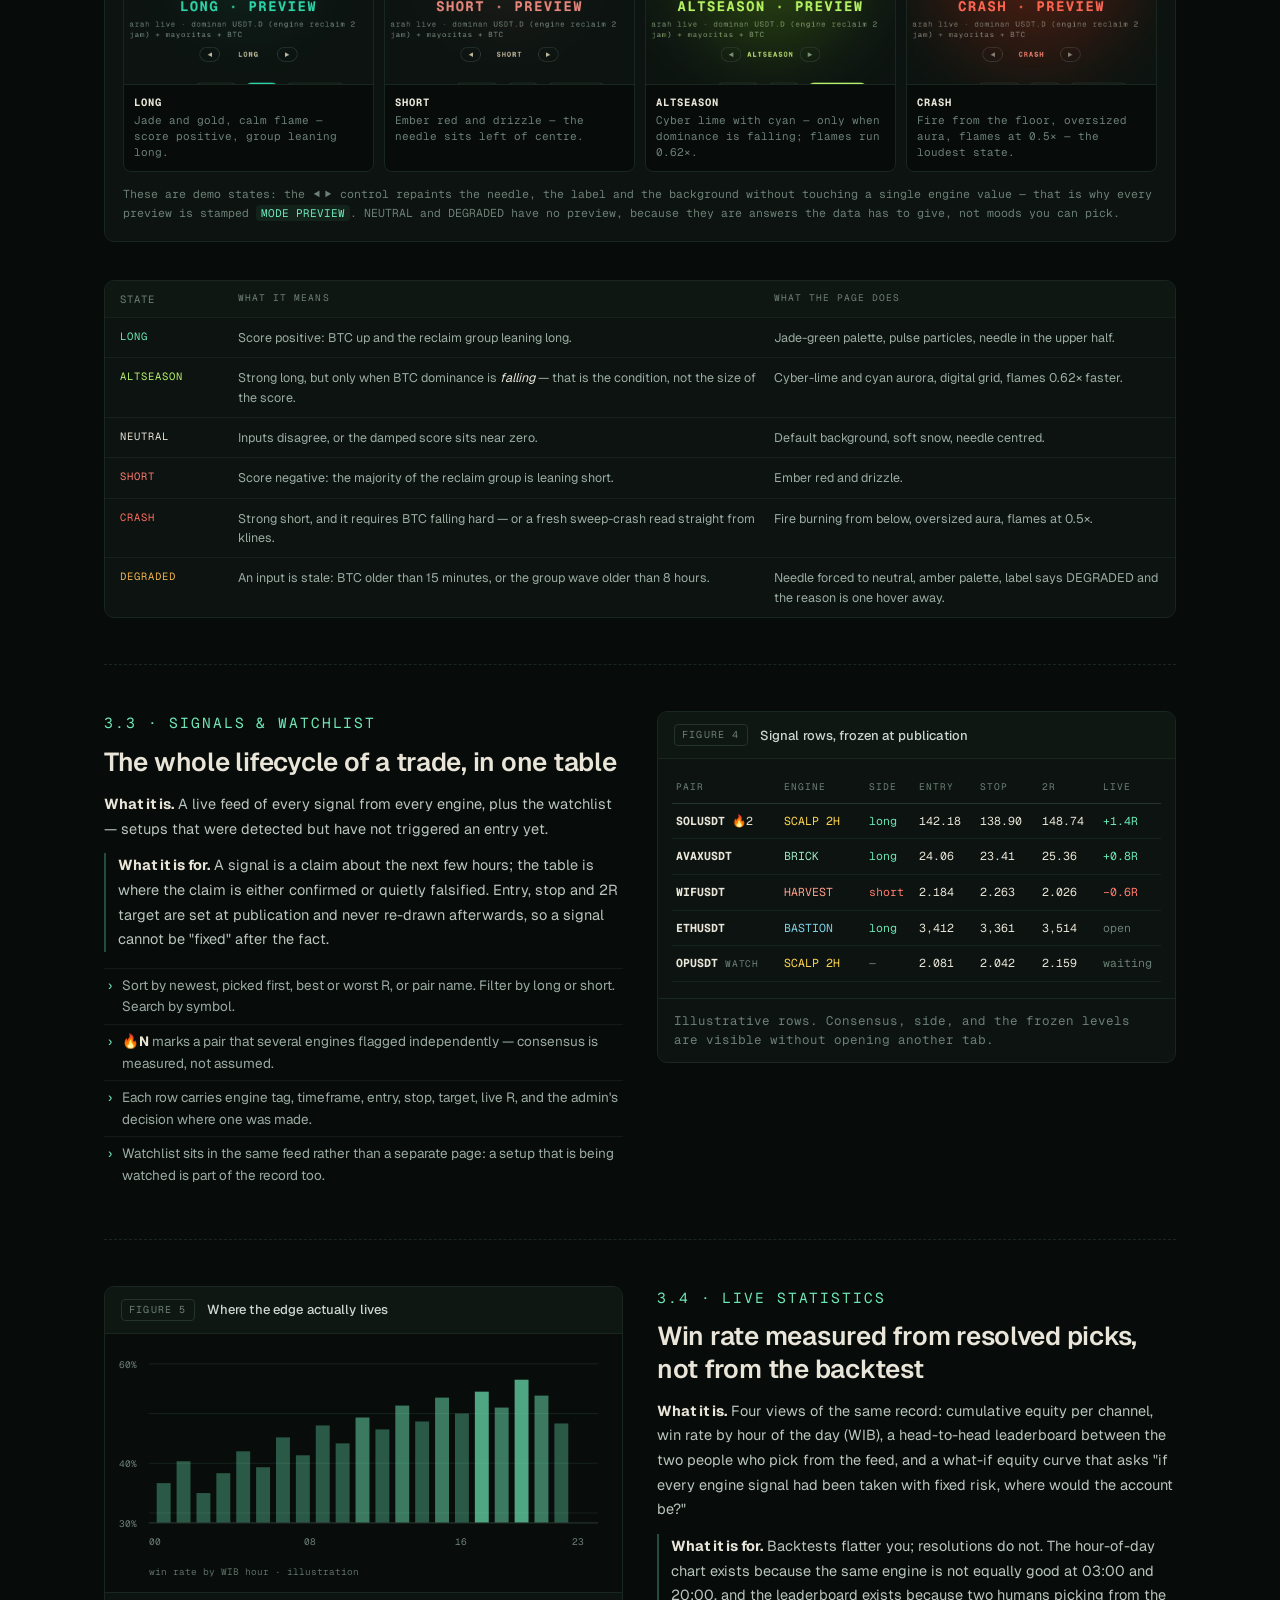
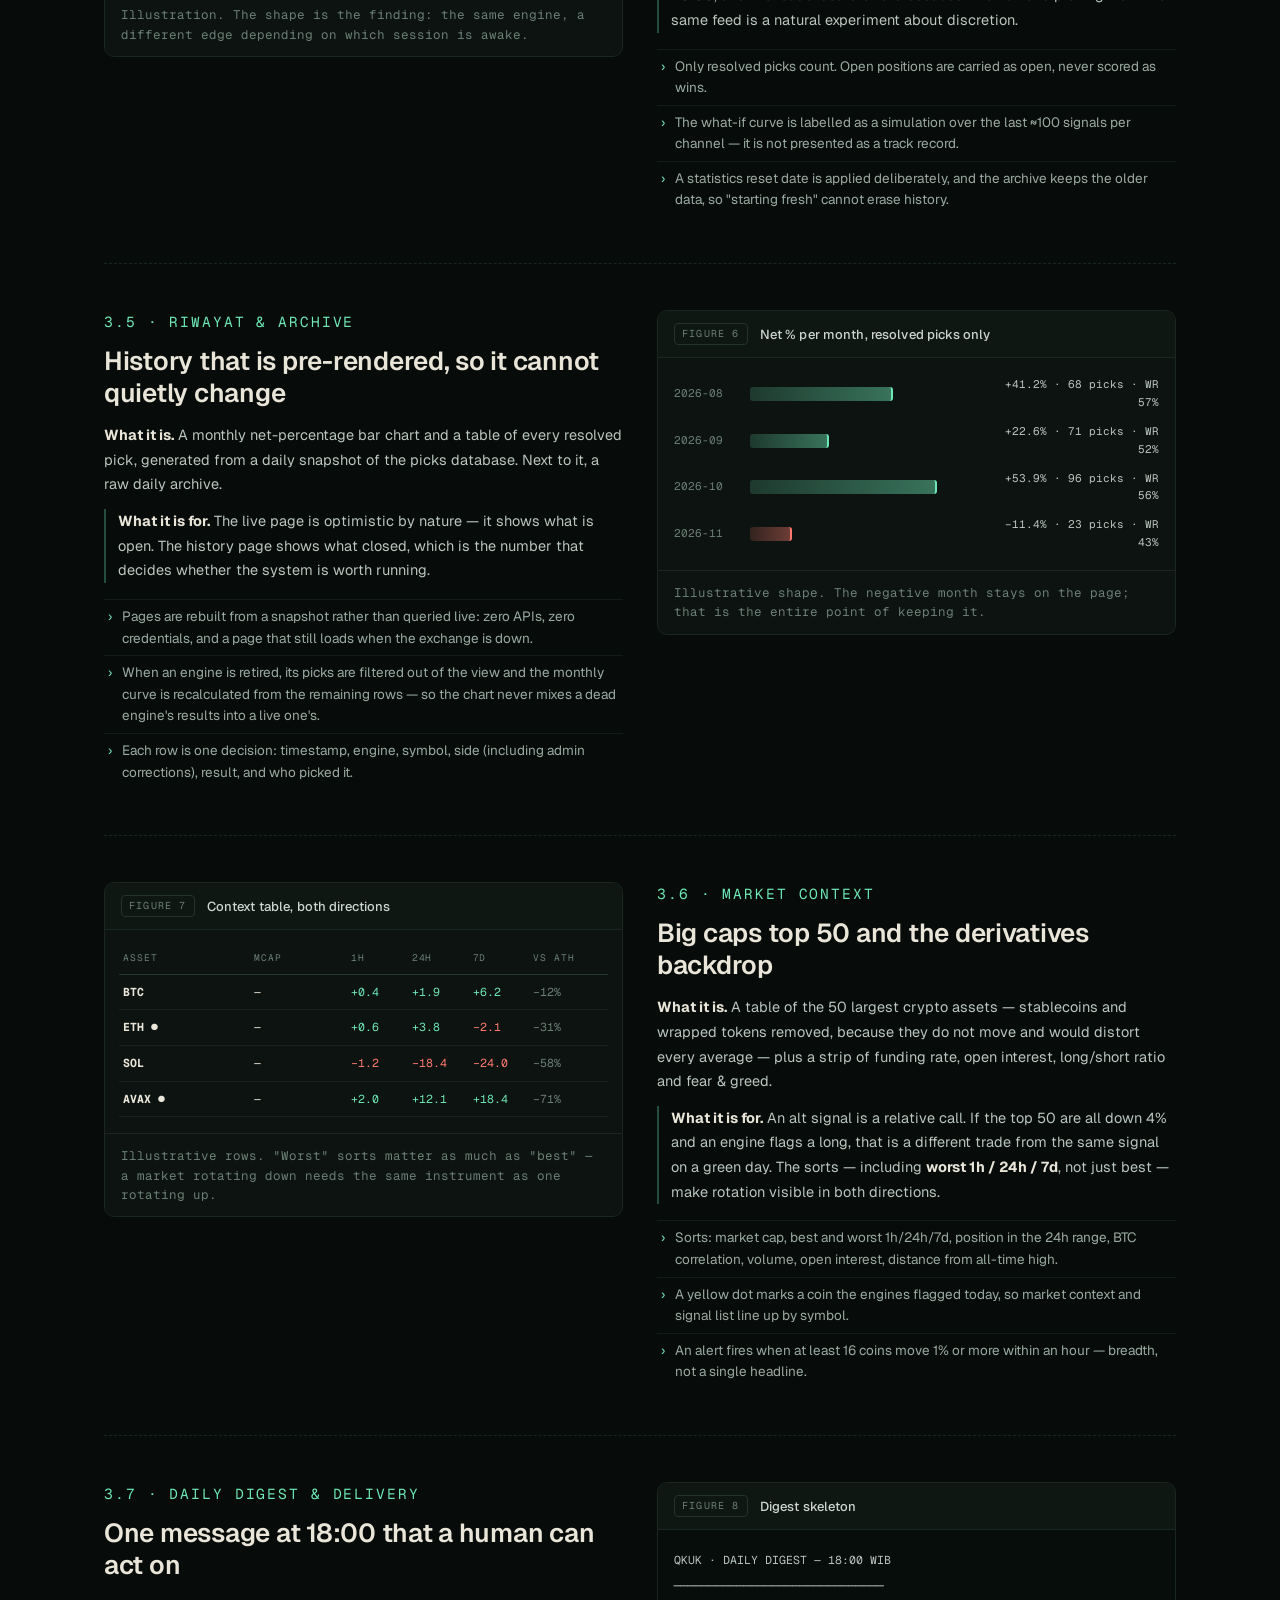
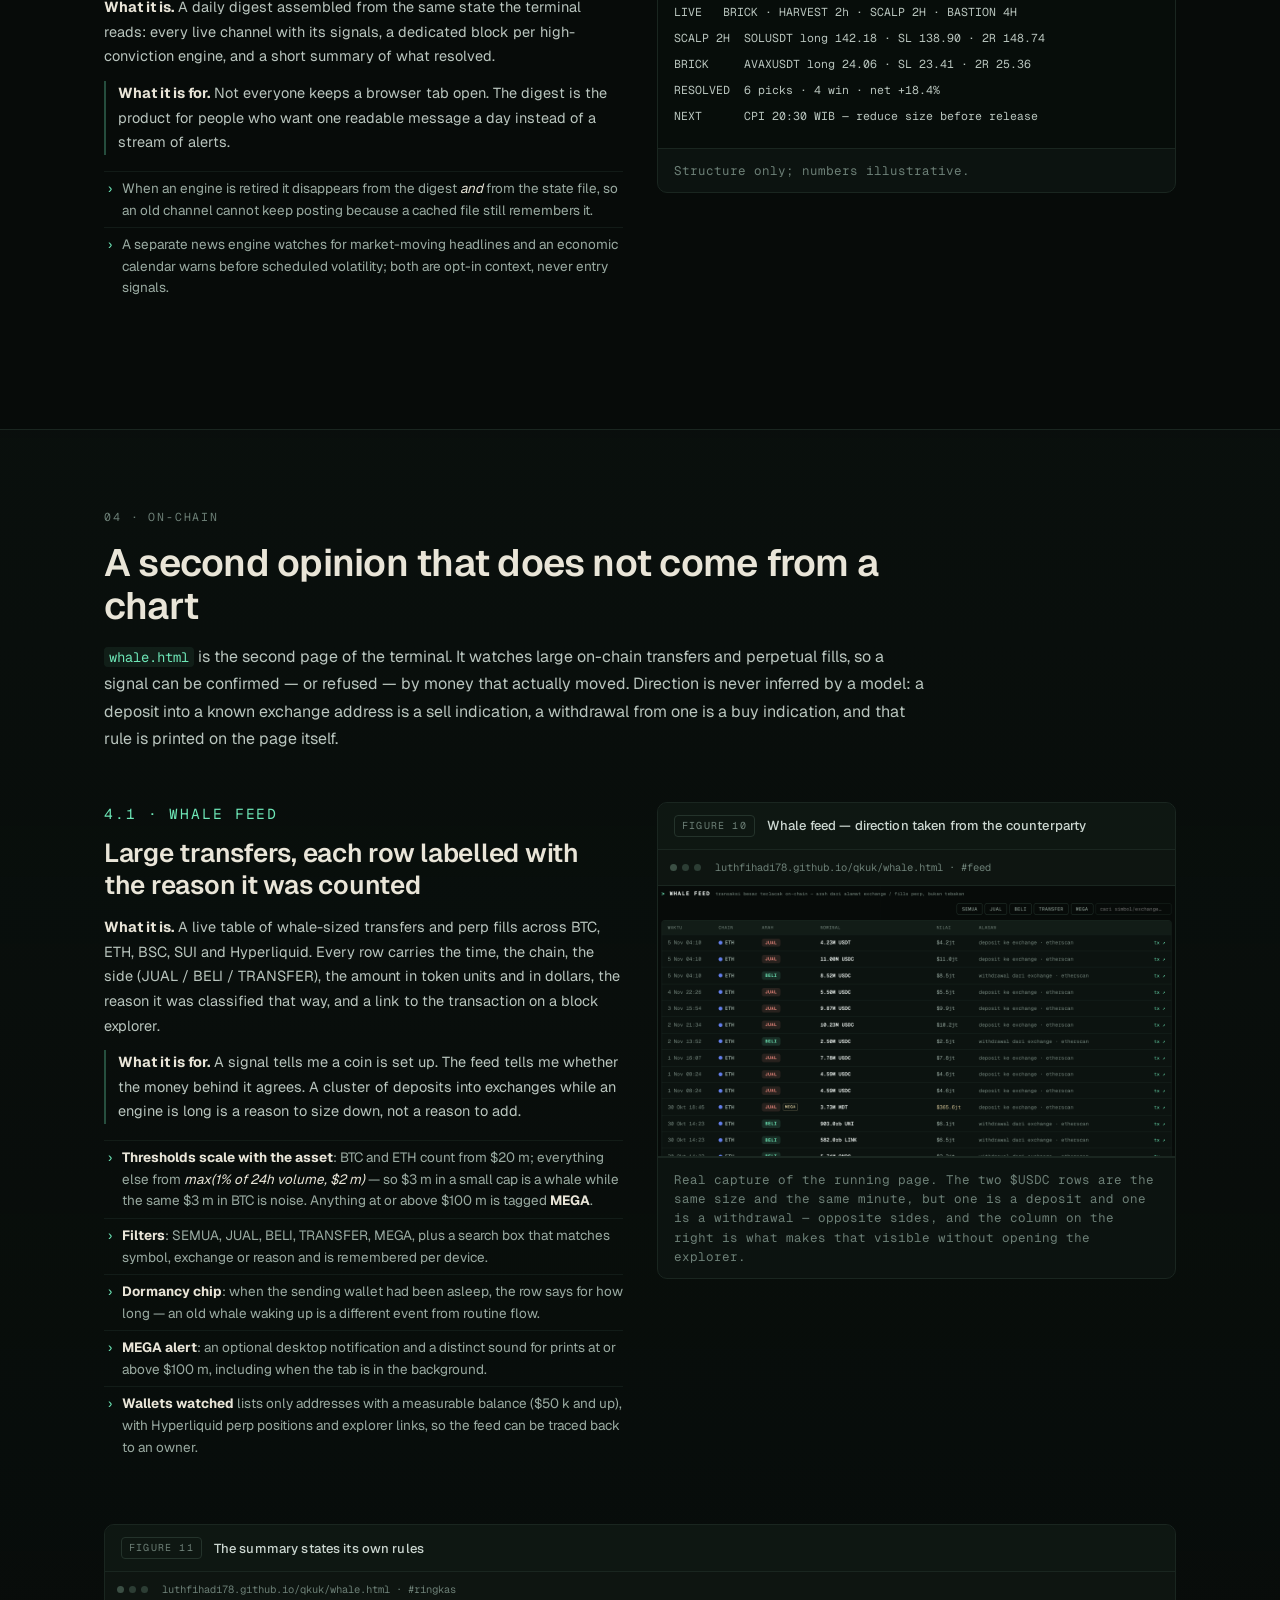
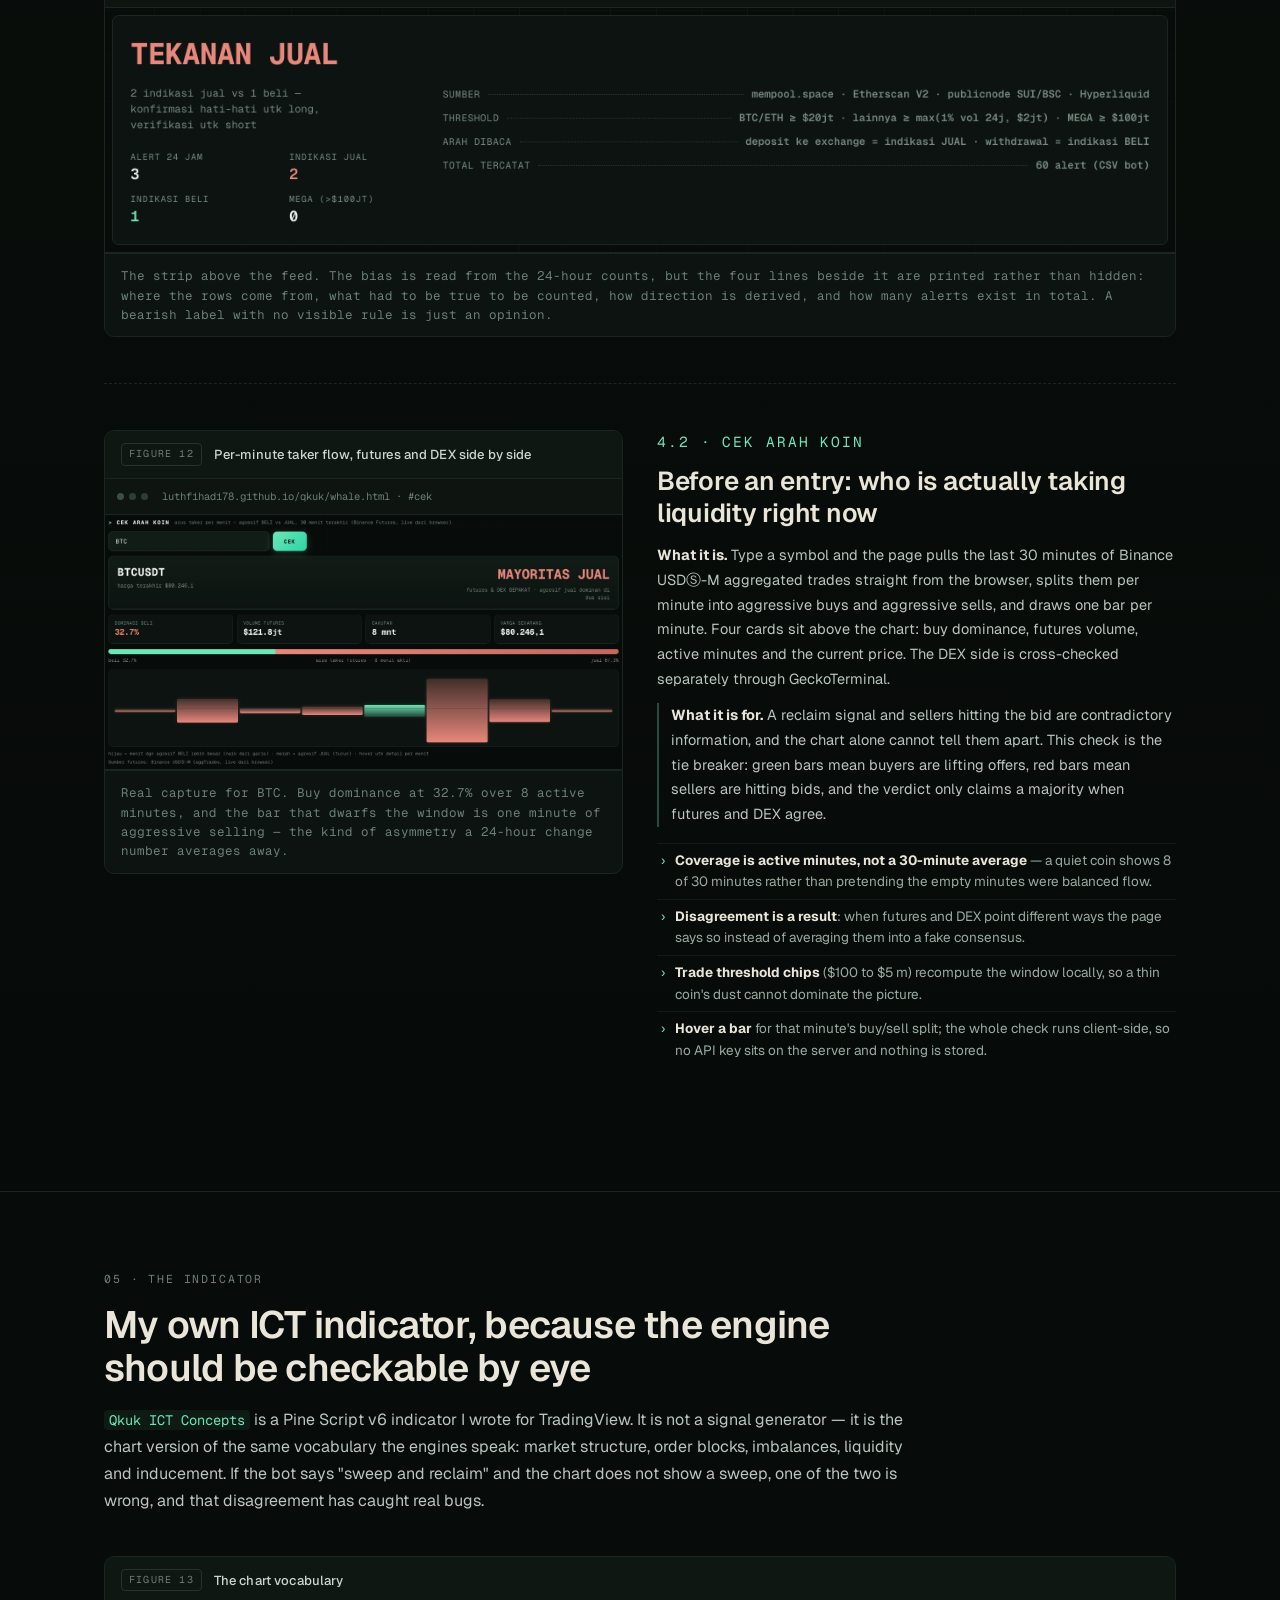
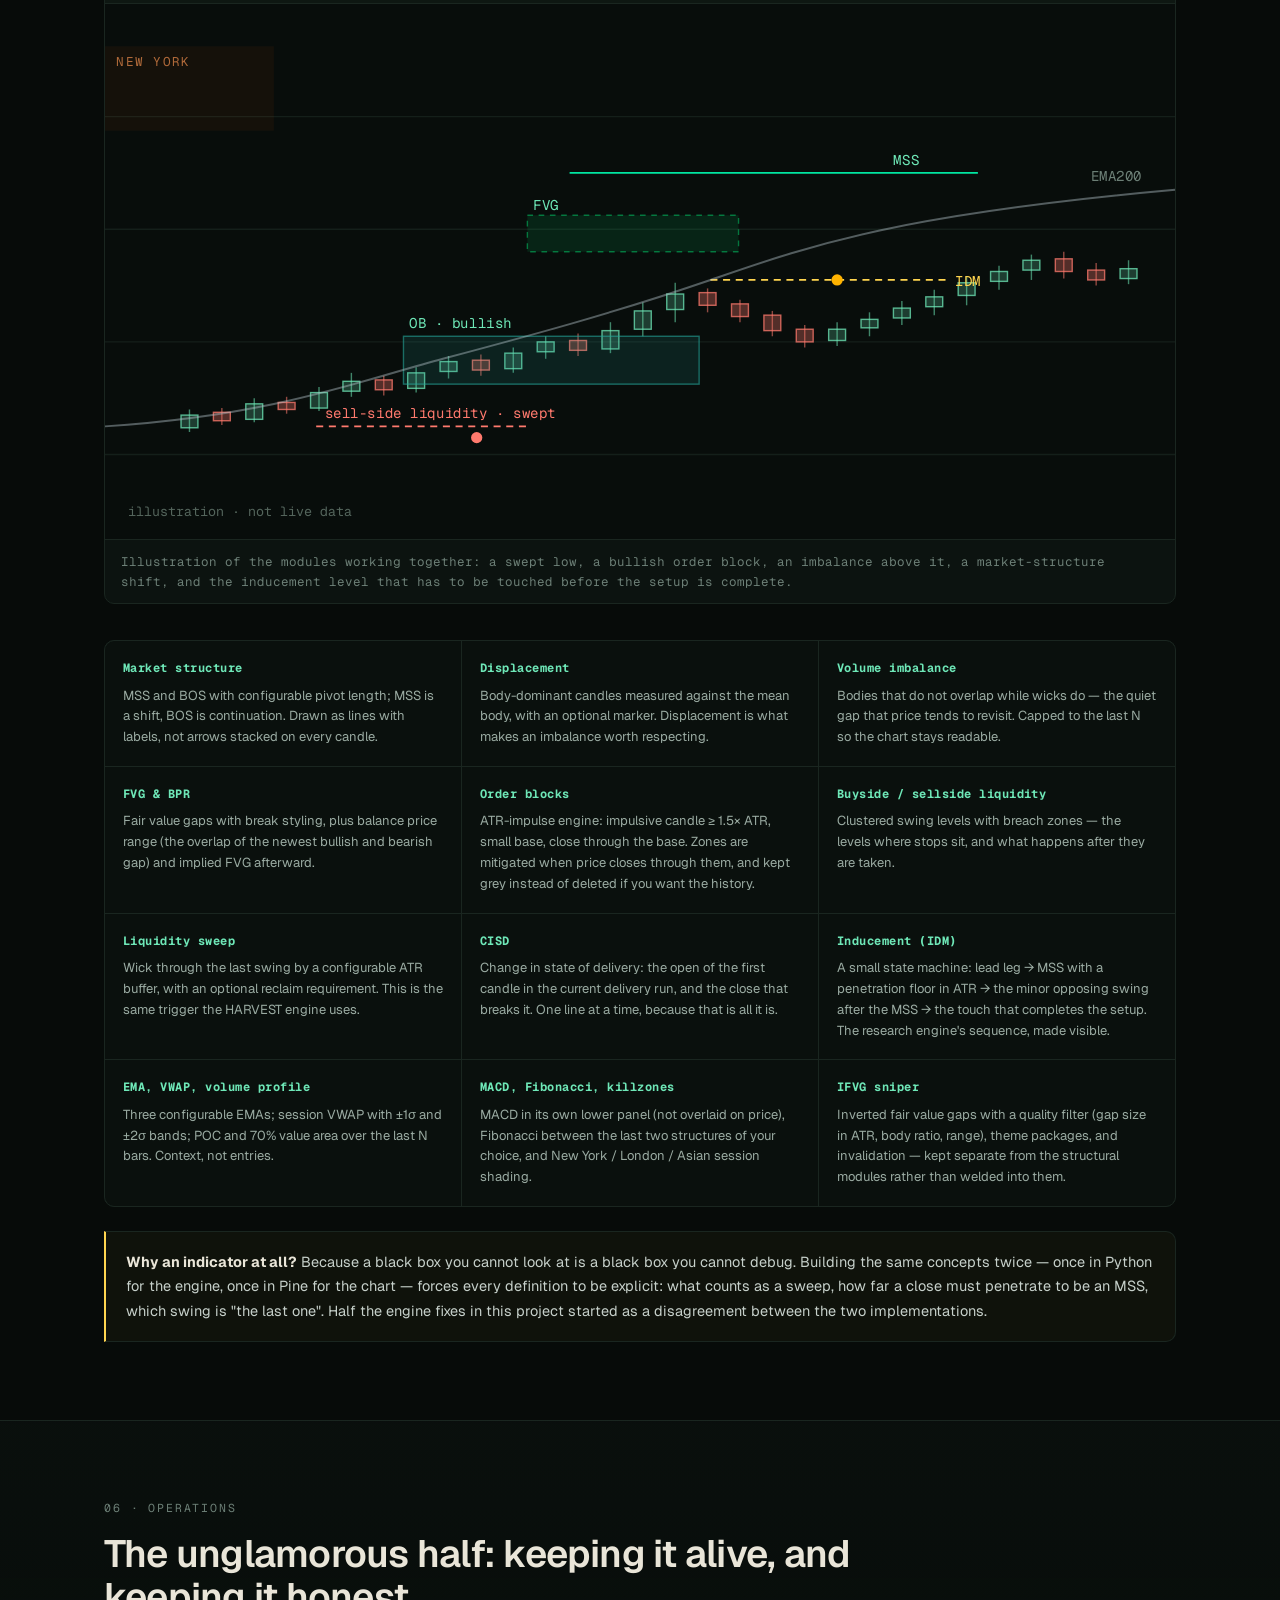
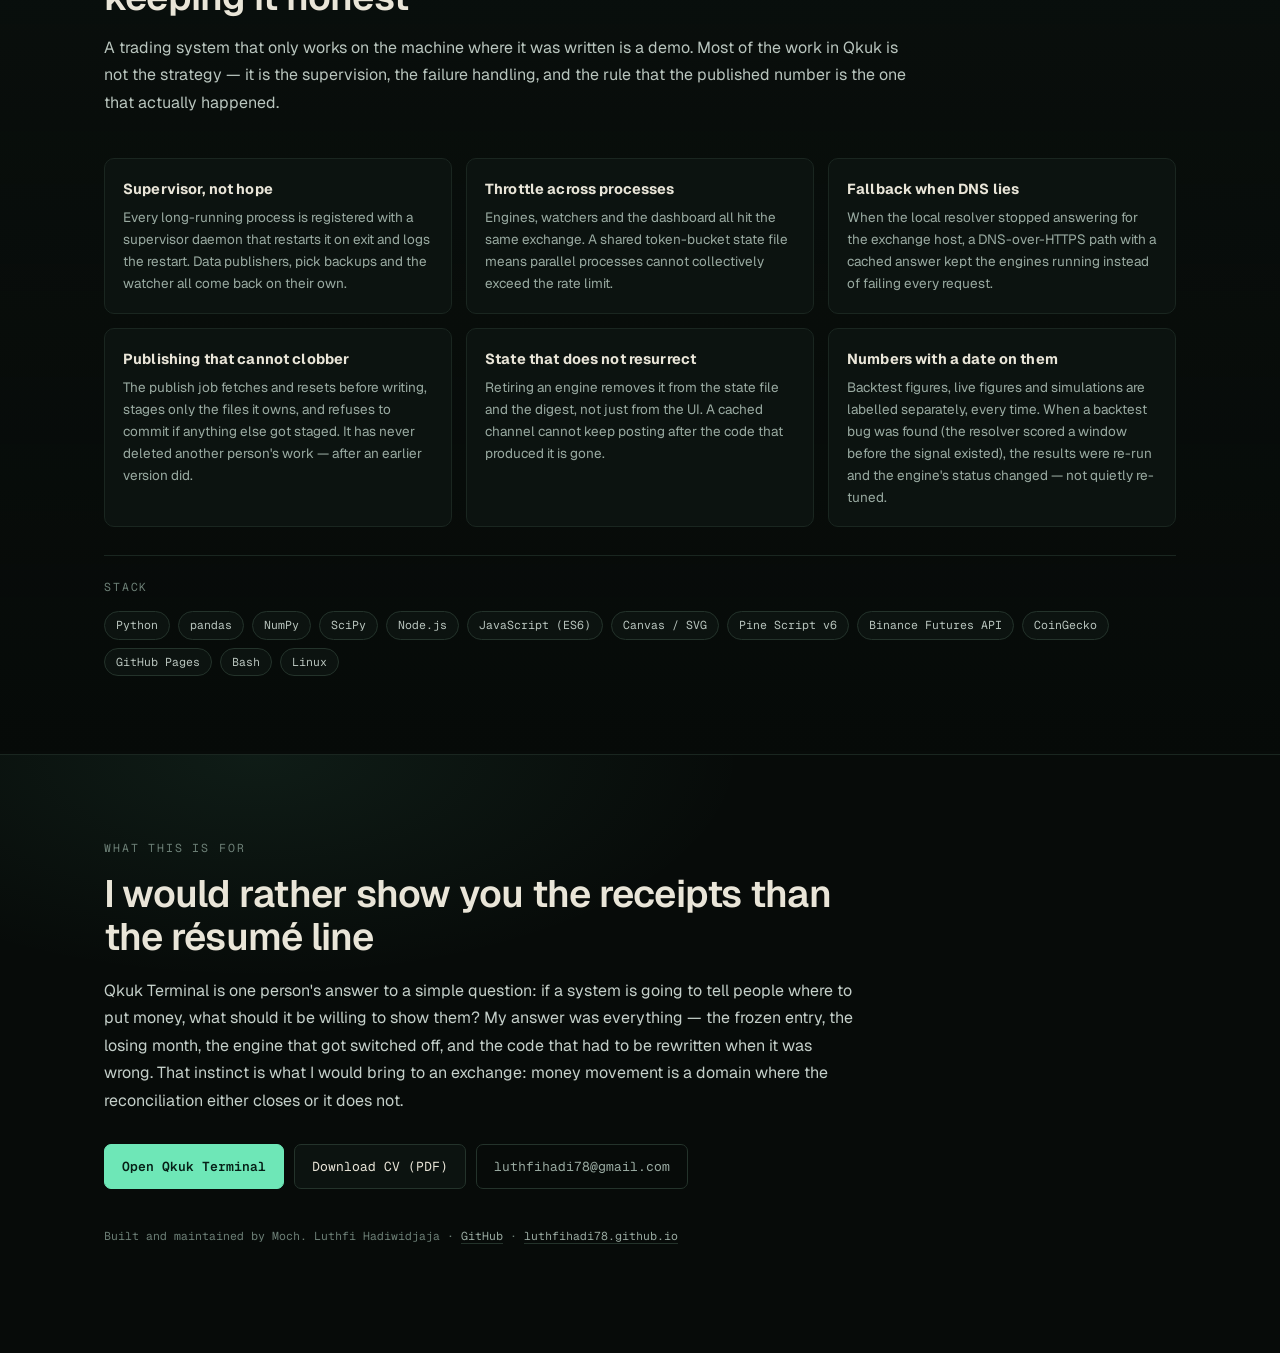
==== commit 76095433: "Add on-chain (whale) section to the portfolio case study Explain the whale feed, its thresholds and " ====
--- a/portofolio/index.html
+++ b/portofolio/index.html
@@ -27,6 +27,7 @@
       <a href="#system">System</a>
       <a href="#engines">Engines</a>
       <a href="#terminal">Terminal</a>
+      <a href="#onchain">On-chain</a>
       <a href="#indicator">Indicator</a>
       <a href="#ops">Ops</a>
       <a class="cta" href="https://luthfihadi78.github.io/qkuk/" target="_blank" rel="noopener">Live terminal ↗</a>
@@ -329,7 +330,7 @@
         <div class="shot">
           <div class="shot-bar"><i class="dot"></i><i class="dot"></i><i class="dot"></i>
             <span class="shot-url">luthfihadi78.github.io/qkuk · gauge</span></div>
-          <img src="img/gauge-live.png" width="712" height="796" alt="Tangkapan layar asli gauge Qkuk Terminal: jarum di sisi kiri menunjuk SHORT, label SHORT · LIVE, api merah di sepanjang busur."
+          <img src="img/gauge-live.png" loading="eager" width="712" height="796" alt="Tangkapan layar asli gauge Qkuk Terminal: jarum di sisi kiri menunjuk SHORT, label SHORT · LIVE, api merah di sepanjang busur."
                loading="lazy" decoding="async">
         </div>
         <figcaption>Real gauge, live reading at capture time — not a redraw. The needle is the damped
@@ -343,7 +344,7 @@
         <div class="shot">
           <div class="shot-bar"><i class="dot"></i><i class="dot"></i><i class="dot"></i>
             <span class="shot-url">luthfihadi78.github.io/qkuk · #dir → panel</span></div>
-          <img src="img/gauge-panel.png" width="1644" height="796" alt="Tangkapan layar asli panel rincian gauge: STATUS, KONDISI, ALTCOIN, USDT.D dominan, HARVEST 2H, MAYORITAS GRUP 3L·10S, BTC 1H, BTC.D, USDT.D, UMUR DATA, RIWAYAT 48 JAM, RECLAIM TERAKHIR, MOMENTUM BTC."
+          <img src="img/gauge-panel.png" loading="eager" width="1644" height="796" alt="Tangkapan layar asli panel rincian gauge: STATUS, KONDISI, ALTCOIN, USDT.D dominan, HARVEST 2H, MAYORITAS GRUP 3L·10S, BTC 1H, BTC.D, USDT.D, UMUR DATA, RIWAYAT 48 JAM, RECLAIM TERAKHIR, MOMENTUM BTC."
                loading="lazy" decoding="async">
         </div>
         <dl class="panel-legend">
@@ -380,19 +381,19 @@
         <p class="moods-h">The same gauge, four other states — real captures from the built-in ◀ ▶ preview</p>
         <div class="moods-grid">
           <figure class="mood">
-            <img src="img/gauge-long.png" width="712" height="694" alt="Gauge dalam kondisi LONG" loading="lazy" decoding="async">
+            <img src="img/gauge-long.png" width="712" height="694" loading="eager" decoding="async" alt="Gauge dalam kondisi LONG" loading="lazy" decoding="async">
             <figcaption><b>LONG</b><span>Jade and gold, calm flame — score positive, group leaning long.</span></figcaption>
           </figure>
           <figure class="mood">
-            <img src="img/gauge-short.png" width="712" height="694" alt="Gauge dalam kondisi SHORT" loading="lazy" decoding="async">
+            <img src="img/gauge-short.png" width="712" height="694" loading="eager" decoding="async" alt="Gauge dalam kondisi SHORT" loading="lazy" decoding="async">
             <figcaption><b>SHORT</b><span>Ember red and drizzle — the needle sits left of centre.</span></figcaption>
           </figure>
           <figure class="mood">
-            <img src="img/gauge-altseason.png" width="712" height="694" alt="Gauge dalam kondisi ALTSEASON" loading="lazy" decoding="async">
+            <img src="img/gauge-altseason.png" width="712" height="694" loading="eager" decoding="async" alt="Gauge dalam kondisi ALTSEASON" loading="lazy" decoding="async">
             <figcaption><b>ALTSEASON</b><span>Cyber lime with cyan — only when dominance is falling; flames run 0.62×.</span></figcaption>
           </figure>
           <figure class="mood">
-            <img src="img/gauge-crash.png" width="712" height="694" alt="Gauge dalam kondisi CRASH" loading="lazy" decoding="async">
+            <img src="img/gauge-crash.png" width="712" height="694" loading="eager" decoding="async" alt="Gauge dalam kondisi CRASH" loading="lazy" decoding="async">
             <figcaption><b>CRASH</b><span>Fire from the floor, oversized aura, flames at 0.5× — the loudest state.</span></figcaption>
           </figure>
         </div>
@@ -608,11 +609,120 @@
   </div>
 </section>
 
-<!-- ══════════════ INDICATOR ══════════════ -->
-<section id="indicator" class="sec alt">
+<!-- ══════════════ ON-CHAIN (WHALE) ══════════════ -->
+<section id="onchain" class="sec alt">
   <div class="wrap">
     <div class="sec-head">
-      <p class="eyebrow">04 · the indicator</p>
+      <p class="eyebrow">04 · on-chain</p>
+      <h2>A second opinion that does not come from a chart</h2>
+      <p class="sec-lede">
+        <code>whale.html</code> is the second page of the terminal. It watches large on-chain transfers and
+        perpetual fills, so a signal can be confirmed — or refused — by money that actually moved. Direction
+        is never inferred by a model: a deposit into a known exchange address is a sell indication, a
+        withdrawal from one is a buy indication, and that rule is printed on the page itself.
+      </p>
+    </div>
+
+    <!-- 4.1 WHALE FEED -->
+    <article class="feature" id="whale">
+      <div class="feat-copy">
+        <p class="eyebrow">4.1 · whale feed</p>
+        <h3>Large transfers, each row labelled with the reason it was counted</h3>
+        <p class="feat-what"><b>What it is.</b> A live table of whale-sized transfers and perp fills across
+          BTC, ETH, BSC, SUI and Hyperliquid. Every row carries the time, the chain, the side
+          (JUAL / BELI / TRANSFER), the amount in token units and in dollars, the reason it was classified
+          that way, and a link to the transaction on a block explorer.</p>
+        <p class="feat-why"><b>What it is for.</b> A signal tells me a coin is set up. The feed tells me
+          whether the money behind it agrees. A cluster of deposits into exchanges while an engine is long
+          is a reason to size down, not a reason to add.</p>
+        <ul class="facts">
+          <li><b>Thresholds scale with the asset</b>: BTC and ETH count from $20 m; everything else from
+            <i>max(1% of 24h volume, $2 m)</i> — so $3 m in a small cap is a whale while the same $3 m in
+            BTC is noise. Anything at or above $100 m is tagged <b>MEGA</b>.</li>
+          <li><b>Filters</b>: SEMUA, JUAL, BELI, TRANSFER, MEGA, plus a search box that matches symbol,
+            exchange or reason and is remembered per device.</li>
+          <li><b>Dormancy chip</b>: when the sending wallet had been asleep, the row says for how long — an
+            old whale waking up is a different event from routine flow.</li>
+          <li><b>MEGA alert</b>: an optional desktop notification and a distinct sound for prints at or
+            above $100 m, including when the tab is in the background.</li>
+          <li><b>Wallets watched</b> lists only addresses with a measurable balance ($50 k and up), with
+            Hyperliquid perp positions and explorer links, so the feed can be traced back to an owner.</li>
+        </ul>
+      </div>
+      <figure class="figure panel">
+        <div class="fig-head"><span>Figure 10</span><h4>Whale feed — direction taken from the counterparty</h4></div>
+        <div class="shot">
+          <div class="shot-bar"><i class="dot"></i><i class="dot"></i><i class="dot"></i>
+            <span class="shot-url">luthfihadi78.github.io/qkuk/whale.html · #feed</span></div>
+          <img src="img/whale-feed.png" width="2440" height="1272" loading="eager" decoding="async"
+               alt="Tangkapan layar asli Whale Feed di Qkuk Terminal: tabel transaksi besar on-chain dengan kolom waktu, chain, arah JUAL/BELI, nominal token, nilai dolar, alasan (deposit/withdrawal dari exchange) dan tautan tx, plus tab filter SEMUA/JUAL/BELI/TRANSFER/MEGA dan kotak cari.">
+        </div>
+        <figcaption>Real capture of the running page. The two $USDC rows are the same size and the same
+          minute, but one is a deposit and one is a withdrawal — opposite sides, and the column on the right
+          is what makes that visible without opening the explorer.</figcaption>
+      </figure>
+
+      <figure class="figure panel panel-shot">
+        <div class="fig-head"><span>Figure 11</span><h4>The summary states its own rules</h4></div>
+        <div class="shot">
+          <div class="shot-bar"><i class="dot"></i><i class="dot"></i><i class="dot"></i>
+            <span class="shot-url">luthfihadi78.github.io/qkuk/whale.html · #ringkas</span></div>
+          <img src="img/whale-ringkas.png" width="2440" height="556" loading="eager" decoding="async"
+               alt="Tangkapan layar asli ringkasan whale: label TEKANAN JUAL dengan 2 indikasi jual lawan 1 beli, empat angka 24 jam (alert, indikasi jual, indikasi beli, MEGA), serta baris sumber, threshold, arah dibaca dan total tercatat.">
+        </div>
+        <figcaption>The strip above the feed. The bias is read from the 24-hour counts, but the four lines
+          beside it are printed rather than hidden: where the rows come from, what had to be true to be
+          counted, how direction is derived, and how many alerts exist in total. A bearish label with no
+          visible rule is just an opinion.</figcaption>
+      </figure>
+    </article>
+
+    <!-- 4.2 CEK ARAH KOIN -->
+    <article class="feature flip" id="whale-cek">
+      <div class="feat-copy">
+        <p class="eyebrow">4.2 · cek arah koin</p>
+        <h3>Before an entry: who is actually taking liquidity right now</h3>
+        <p class="feat-what"><b>What it is.</b> Type a symbol and the page pulls the last 30 minutes of
+          Binance USDⓈ-M aggregated trades straight from the browser, splits them per minute into
+          aggressive buys and aggressive sells, and draws one bar per minute. Four cards sit above the
+          chart: buy dominance, futures volume, active minutes and the current price. The DEX side is
+          cross-checked separately through GeckoTerminal.</p>
+        <p class="feat-why"><b>What it is for.</b> A reclaim signal and sellers hitting the bid are
+          contradictory information, and the chart alone cannot tell them apart. This check is the tie
+          breaker: green bars mean buyers are lifting offers, red bars mean sellers are hitting bids, and
+          the verdict only claims a majority when futures and DEX agree.</p>
+        <ul class="facts">
+          <li><b>Coverage is active minutes, not a 30-minute average</b> — a quiet coin shows 8 of 30
+            minutes rather than pretending the empty minutes were balanced flow.</li>
+          <li><b>Disagreement is a result</b>: when futures and DEX point different ways the page says so
+            instead of averaging them into a fake consensus.</li>
+          <li><b>Trade threshold chips</b> ($100 to $5 m) recompute the window locally, so a thin coin's
+            dust cannot dominate the picture.</li>
+          <li><b>Hover a bar</b> for that minute's buy/sell split; the whole check runs client-side, so no
+            API key sits on the server and nothing is stored.</li>
+        </ul>
+      </div>
+      <figure class="figure panel">
+        <div class="fig-head"><span>Figure 12</span><h4>Per-minute taker flow, futures and DEX side by side</h4></div>
+        <div class="shot">
+          <div class="shot-bar"><i class="dot"></i><i class="dot"></i><i class="dot"></i>
+            <span class="shot-url">luthfihadi78.github.io/qkuk/whale.html · #cek</span></div>
+          <img src="img/whale-cek.png" width="2440" height="1202" loading="eager" decoding="async"
+               alt="Tangkapan layar asli Cek Arah Koin untuk BTC: verdict MAYORITAS JUAL dengan keterangan futures dan DEX sepakat, kartu dominasi beli 32.7 persen, volume futures 121.8 juta dolar, cakupan 8 menit, harga sekarang, lalu grafik batang per menit hijau dan merah.">
+        </div>
+        <figcaption>Real capture for BTC. Buy dominance at 32.7% over 8 active minutes, and the bar that
+          dwarfs the window is one minute of aggressive selling — the kind of asymmetry a 24-hour change
+          number averages away.</figcaption>
+      </figure>
+    </article>
+  </div>
+</section>
+
+<!-- ══════════════ INDICATOR ══════════════ -->
+<section id="indicator" class="sec">
+  <div class="wrap">
+    <div class="sec-head">
+      <p class="eyebrow">05 · the indicator</p>
       <h2>My own ICT indicator, because the engine should be checkable by eye</h2>
       <p class="sec-lede">
         <code>Qkuk ICT Concepts</code> is a Pine Script v6 indicator I wrote for TradingView. It is not a
@@ -623,7 +733,7 @@
     </div>
 
     <figure class="figure panel wide">
-      <div class="fig-head"><span>Figure 9</span><h4>The chart vocabulary</h4></div>
+      <div class="fig-head"><span>Figure 13</span><h4>The chart vocabulary</h4></div>
       <svg class="chartfig" id="chartfig" viewBox="0 0 760 380" role="img" aria-label="Illustration of the indicator on a candlestick chart: a bullish order block, a fair value gap, a liquidity sweep below a swing low, an MSS line, an inducement level and a killzone band.">
         <rect width="760" height="380" fill="#080D0B"/>
         <g stroke="#141F1A"><path d="M0 80h760M0 160h760M0 240h760M0 320h760"/></g>
@@ -700,10 +810,10 @@
 </section>
 
 <!-- ══════════════ OPS ══════════════ -->
-<section id="ops" class="sec">
+<section id="ops" class="sec alt">
   <div class="wrap">
     <div class="sec-head">
-      <p class="eyebrow">05 · operations</p>
+      <p class="eyebrow">06 · operations</p>
       <h2>The unglamorous half: keeping it alive, and keeping it honest</h2>
       <p class="sec-lede">
         A trading system that only works on the machine where it was written is a demo. Most of the work in
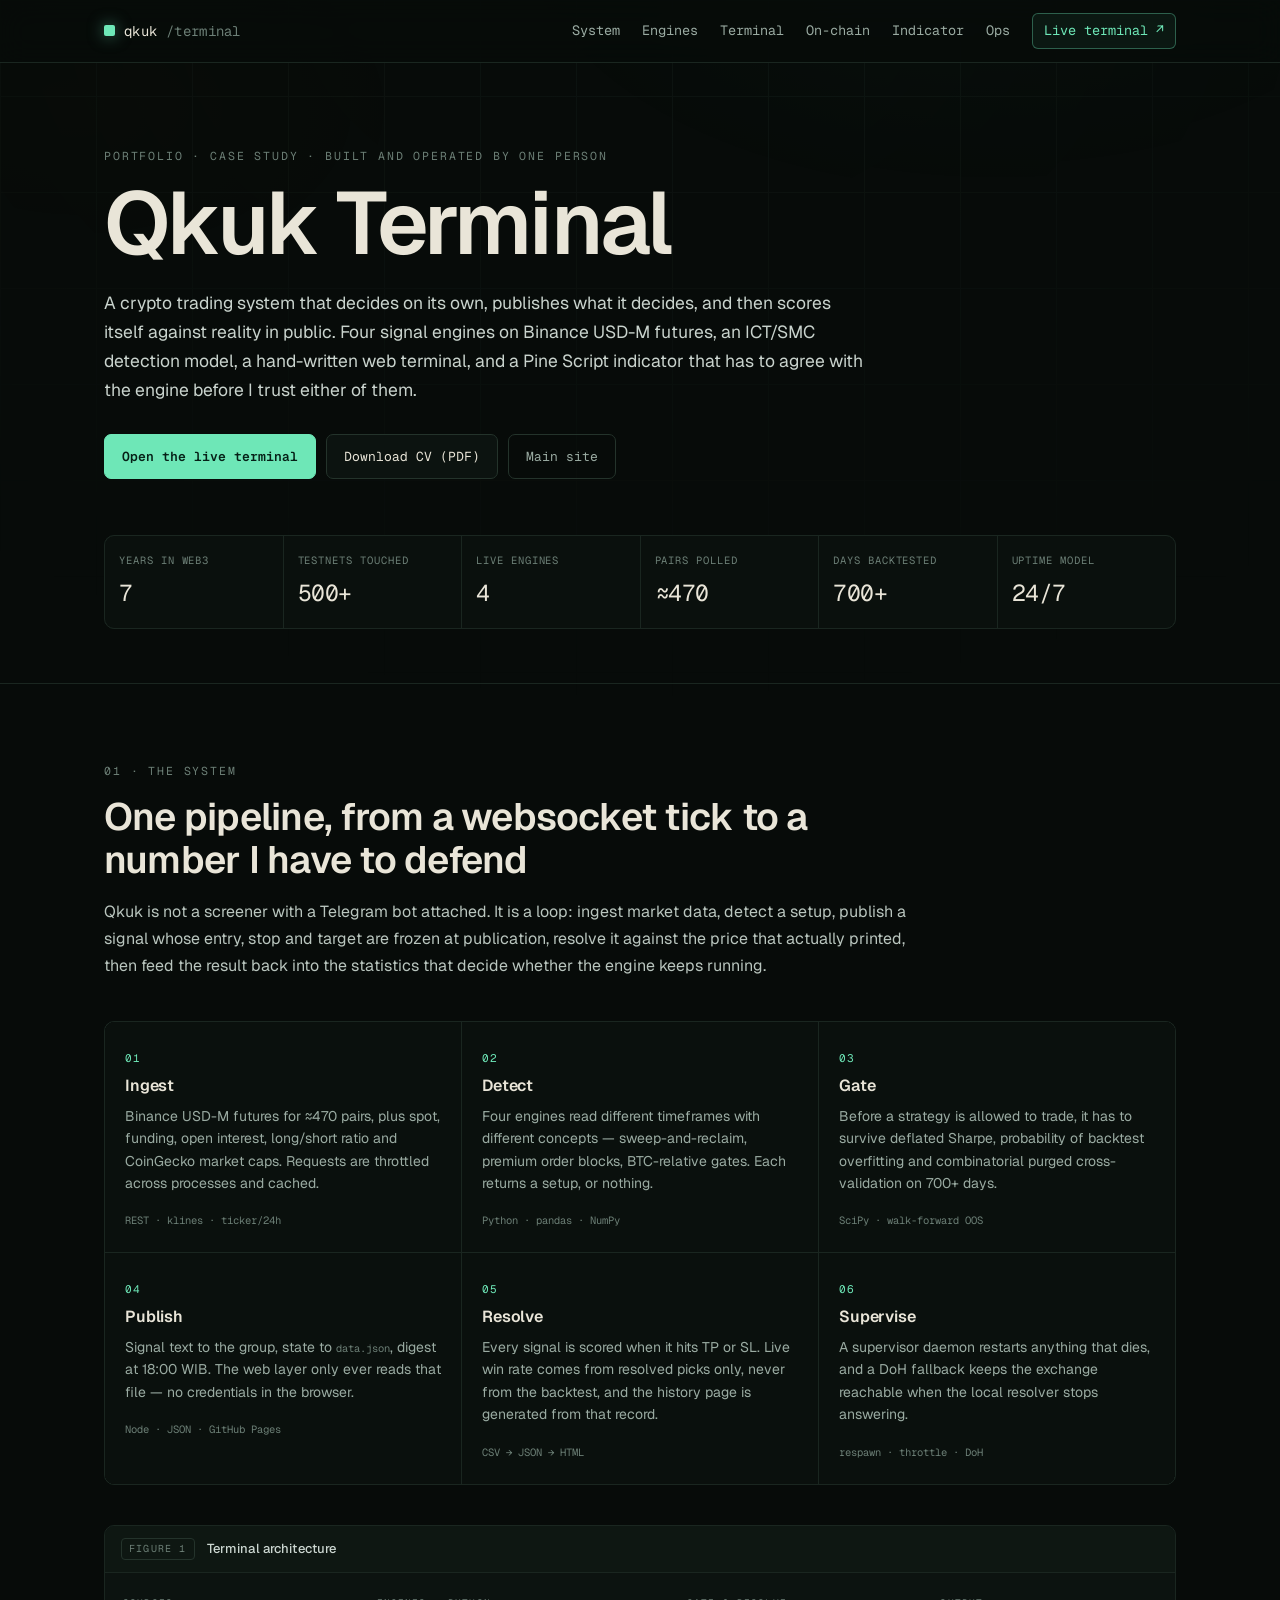
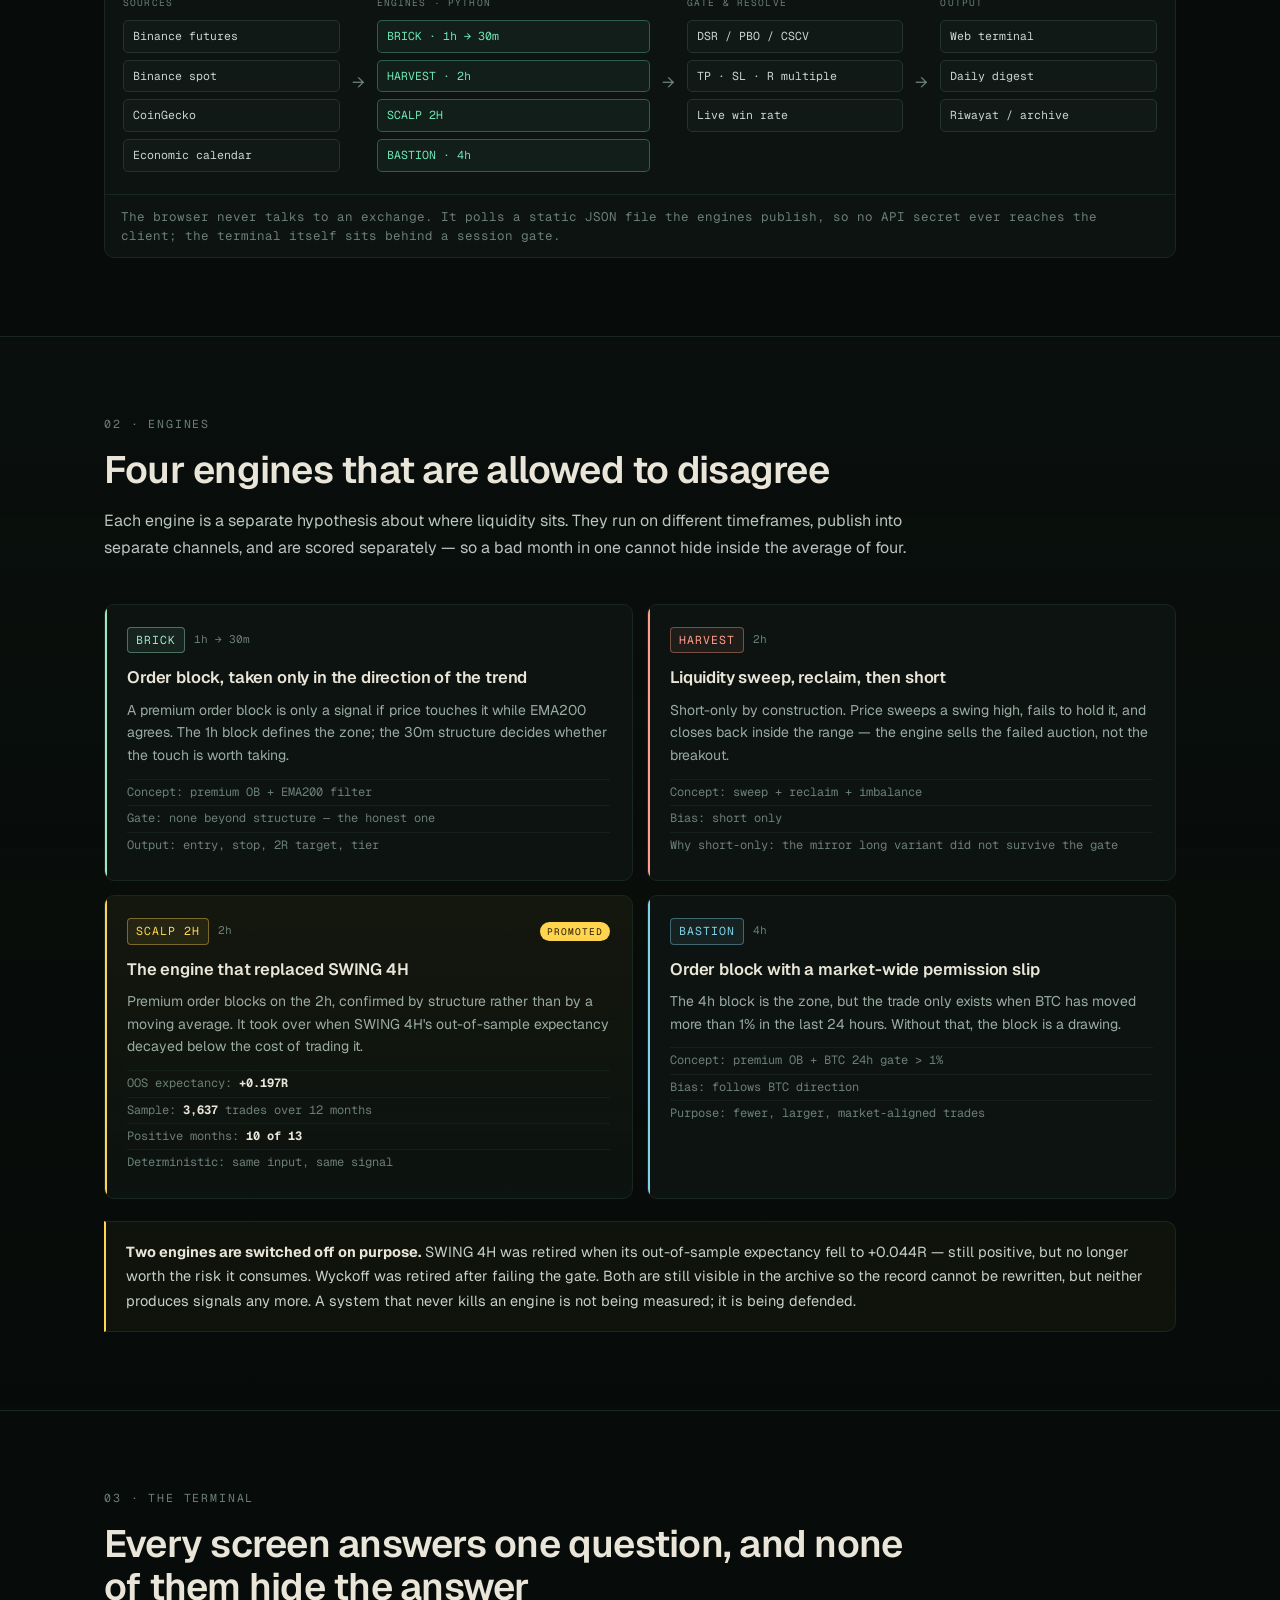
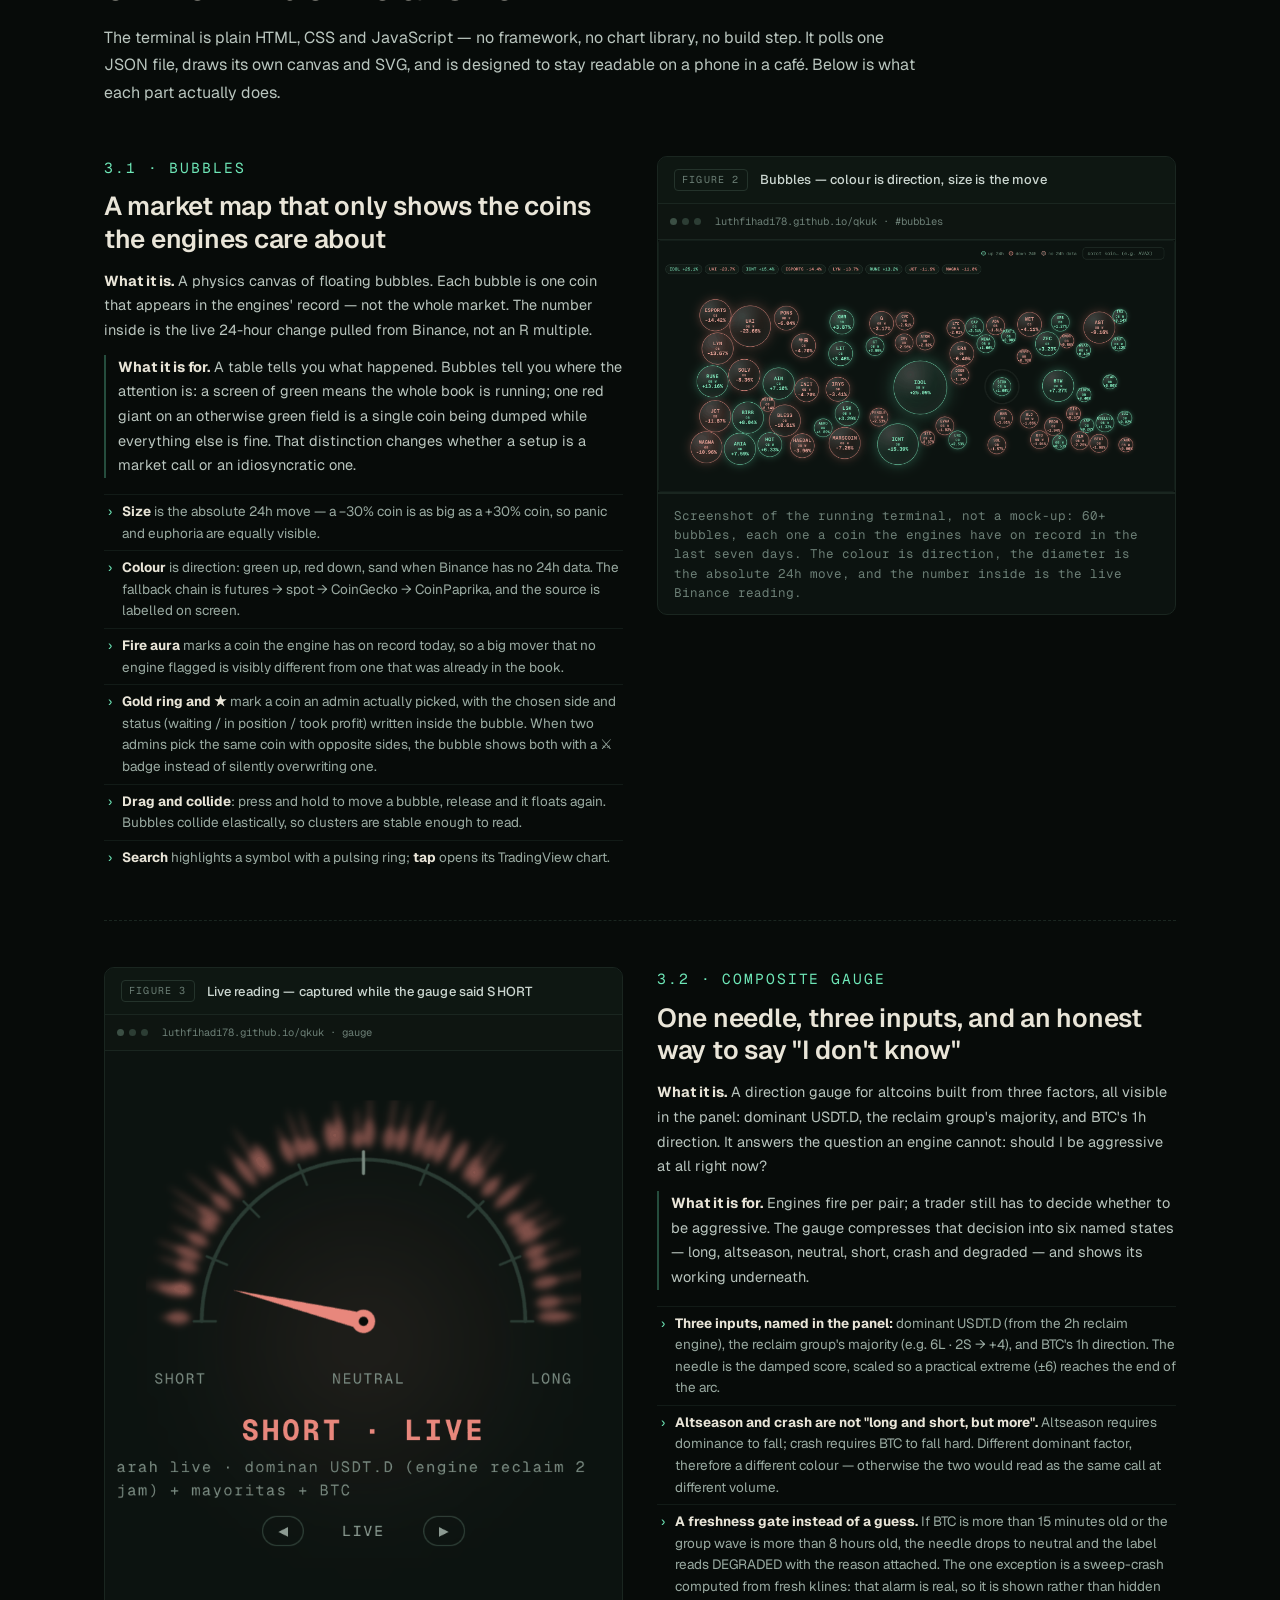
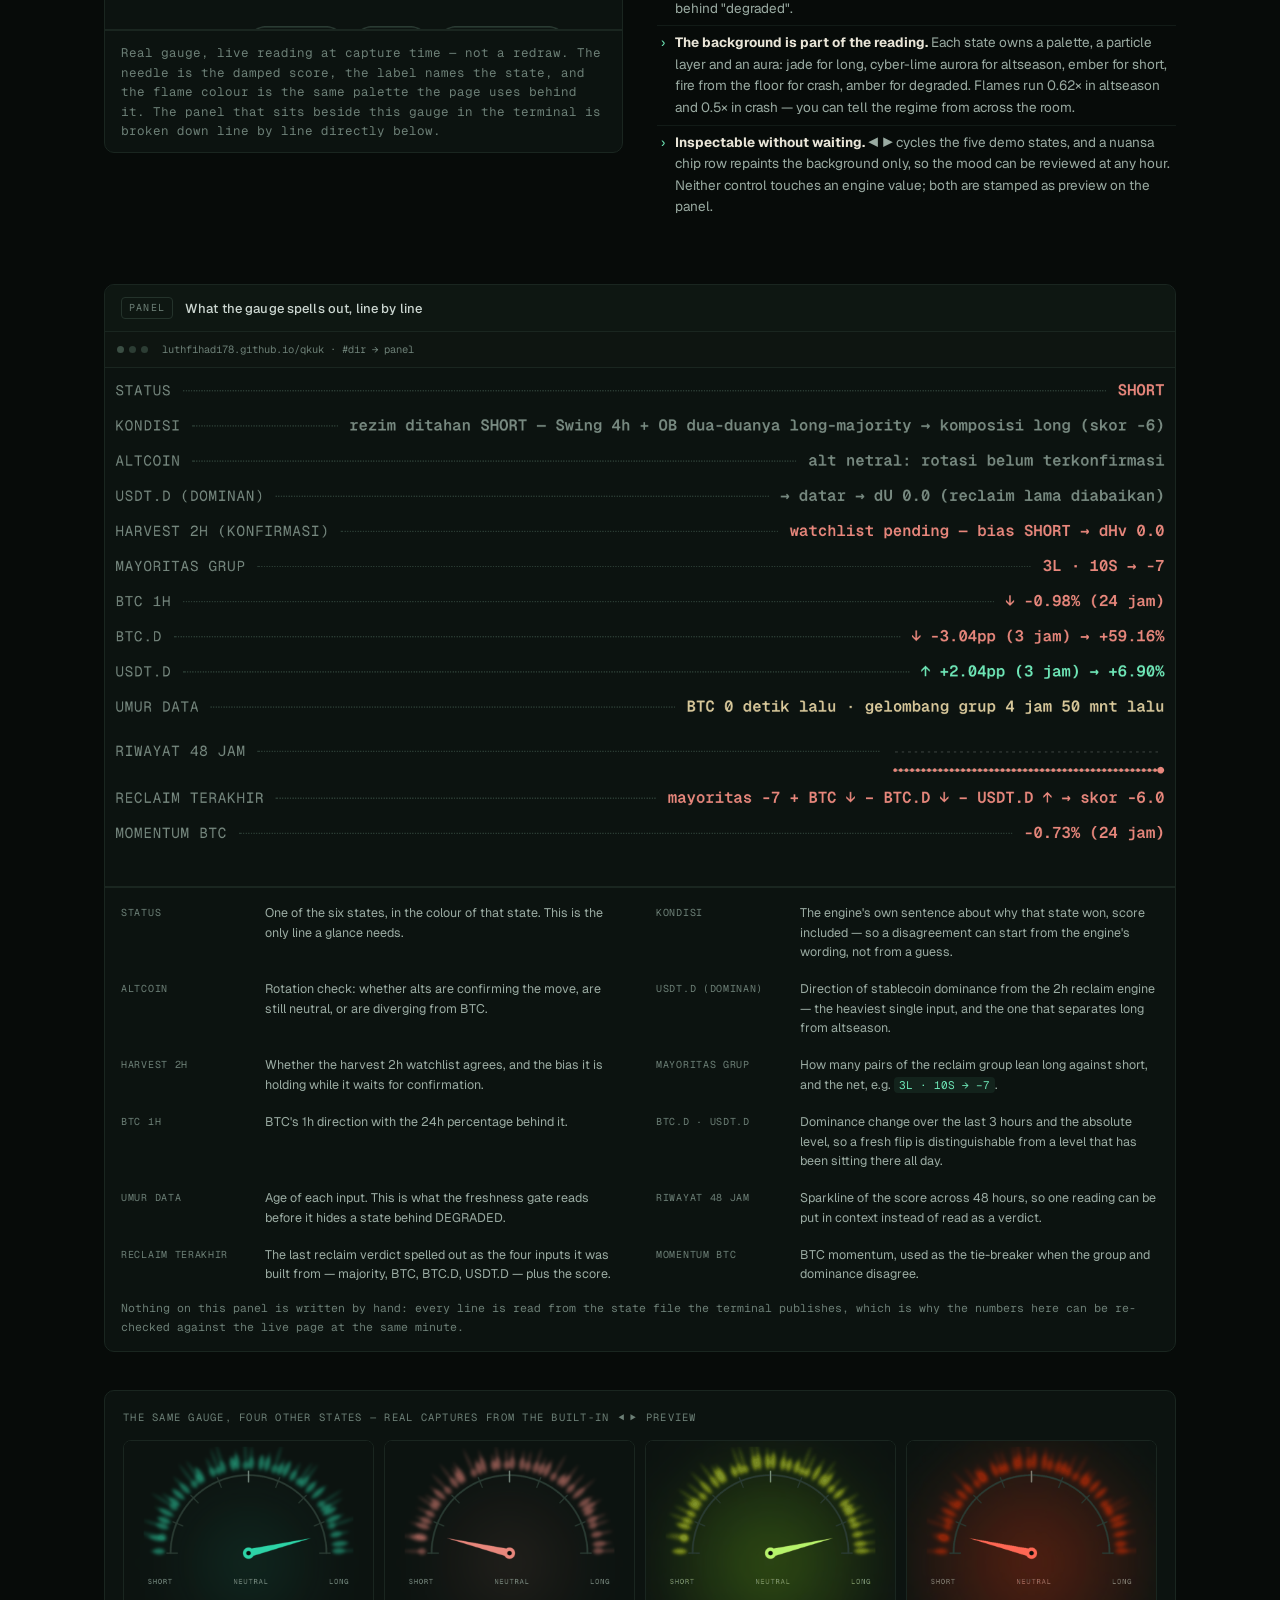
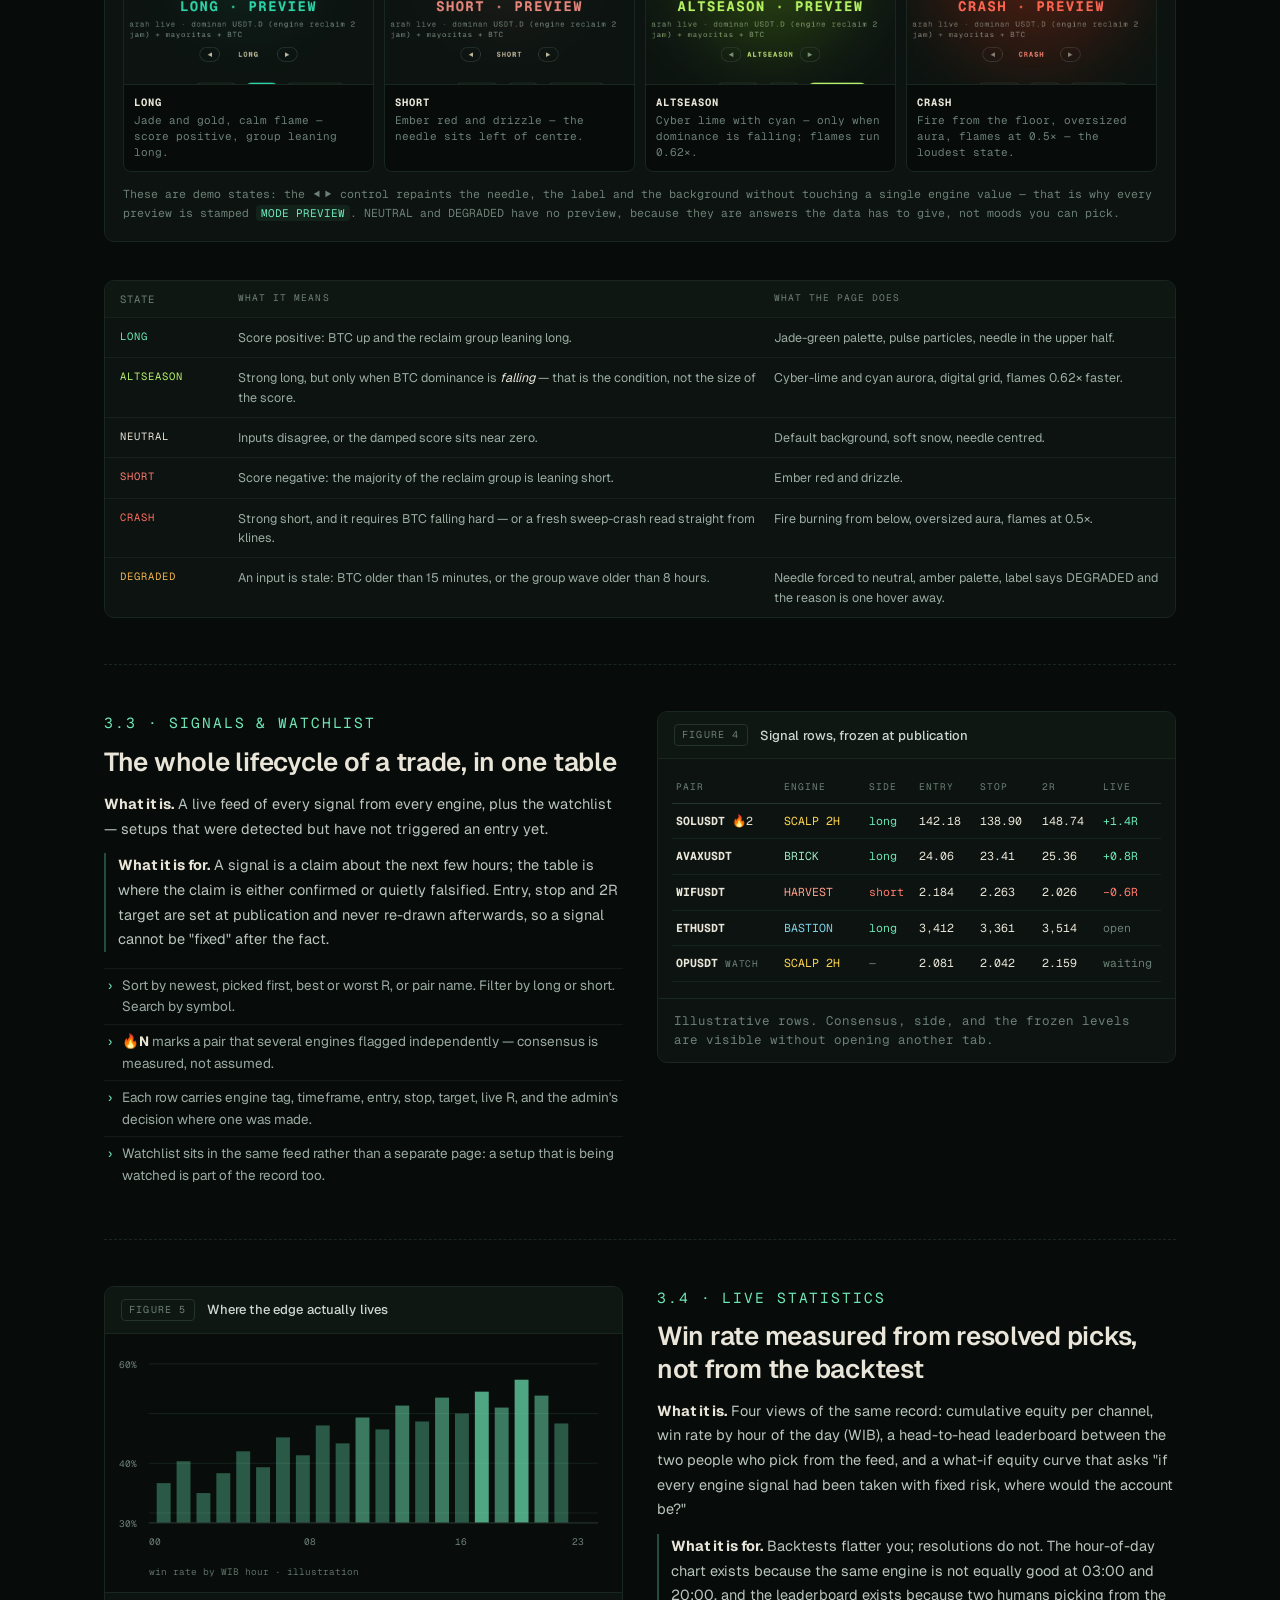
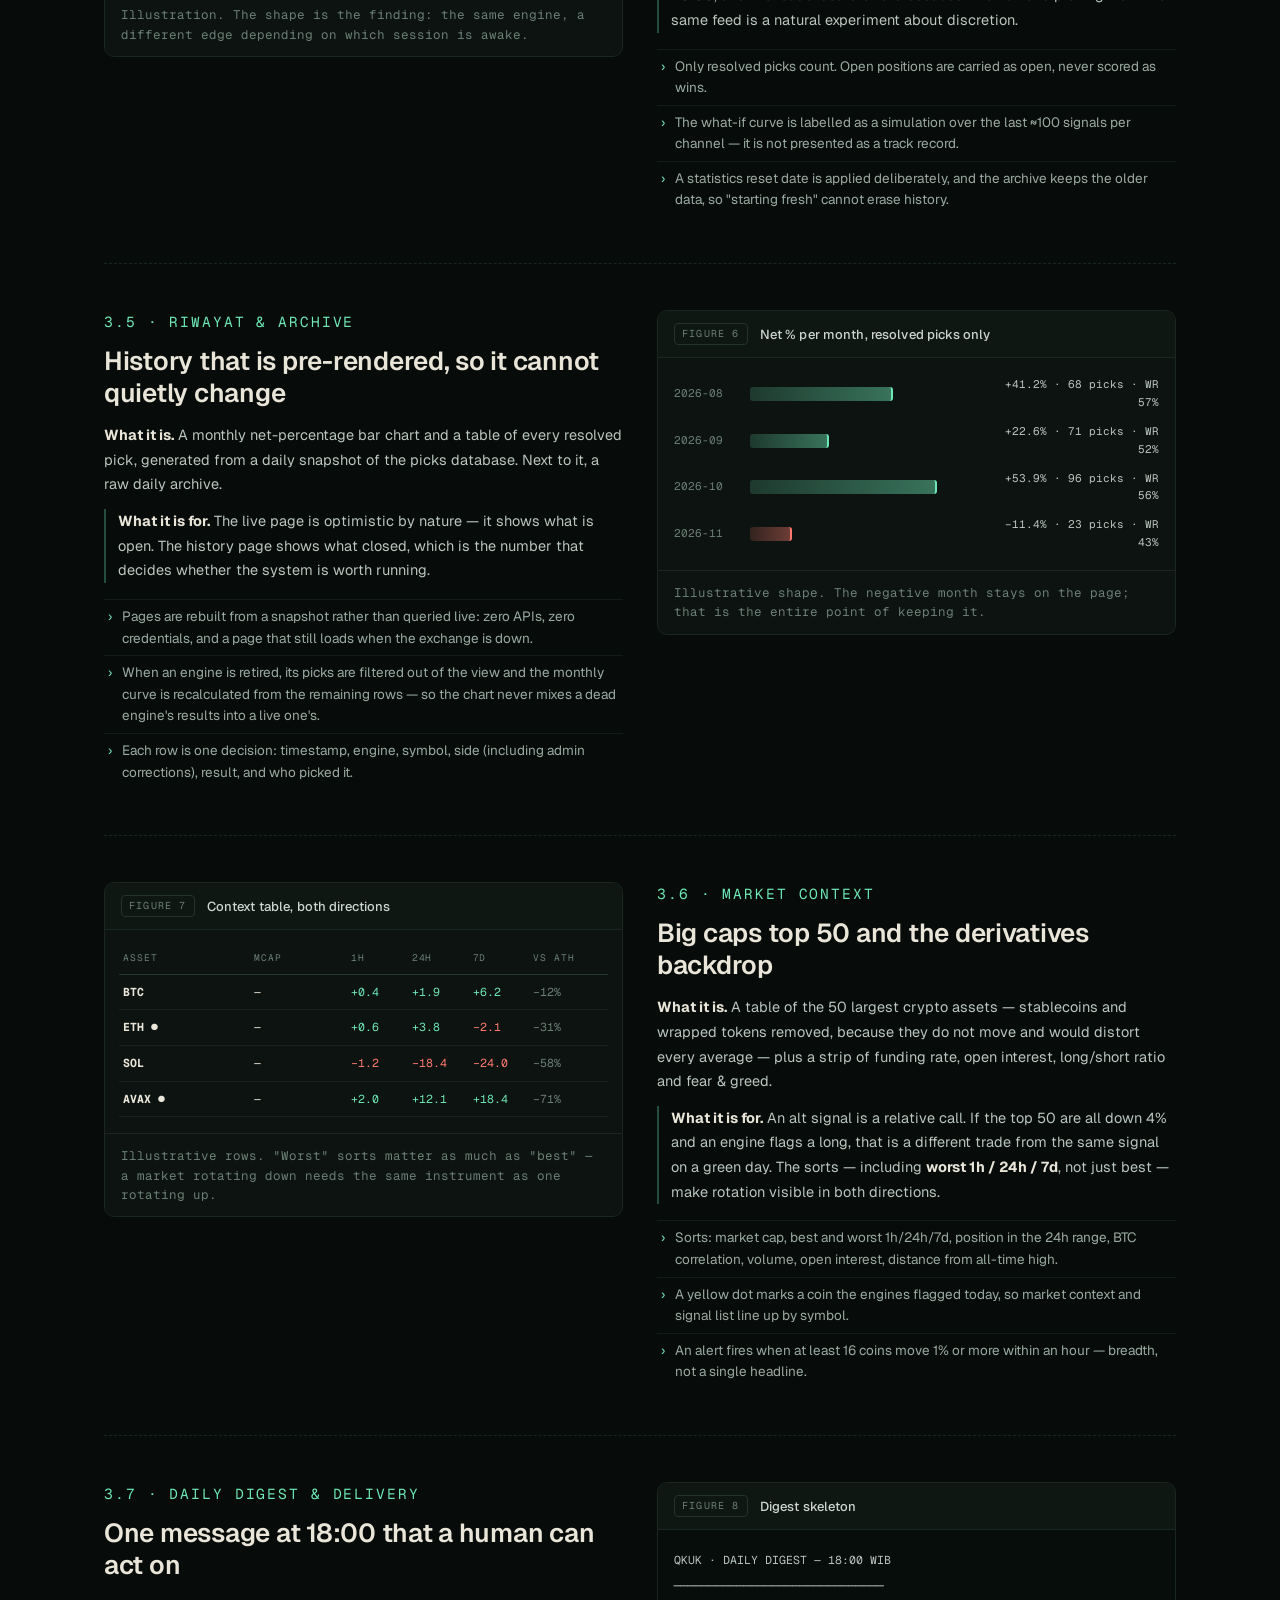
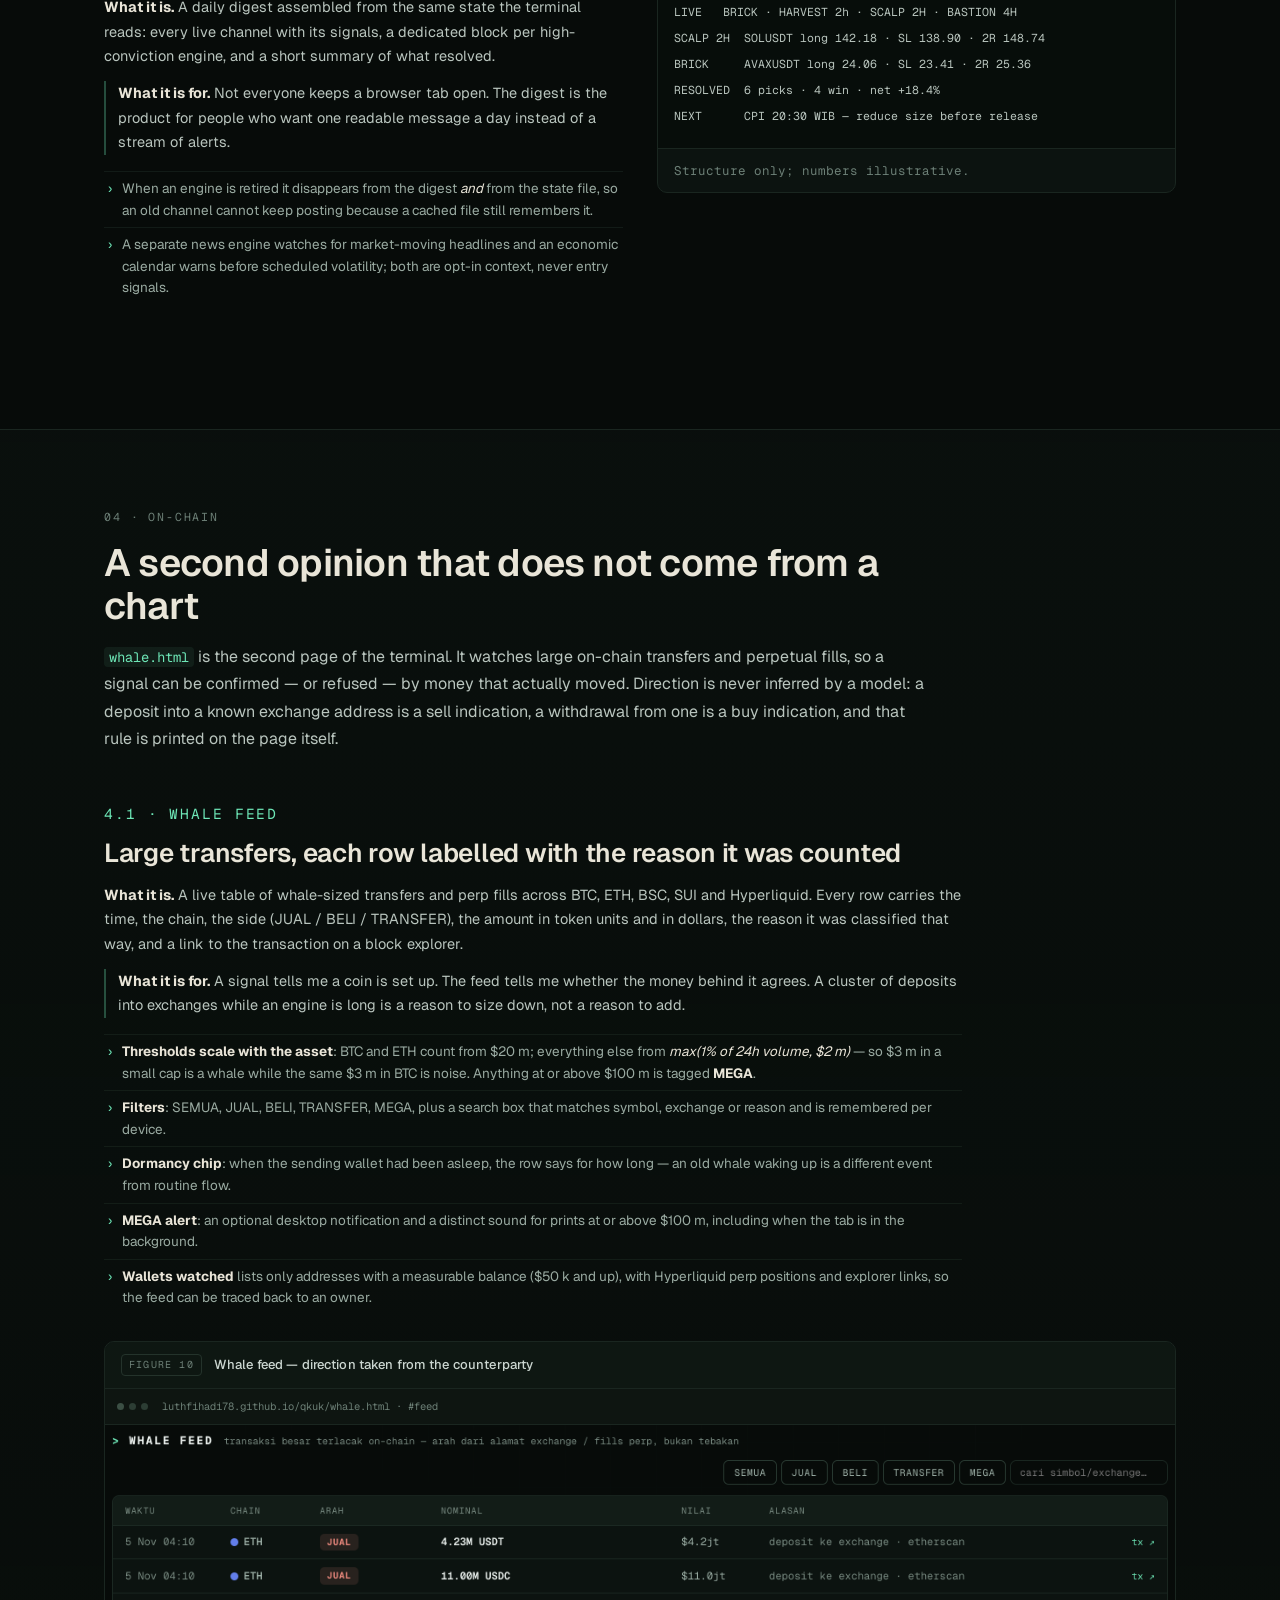
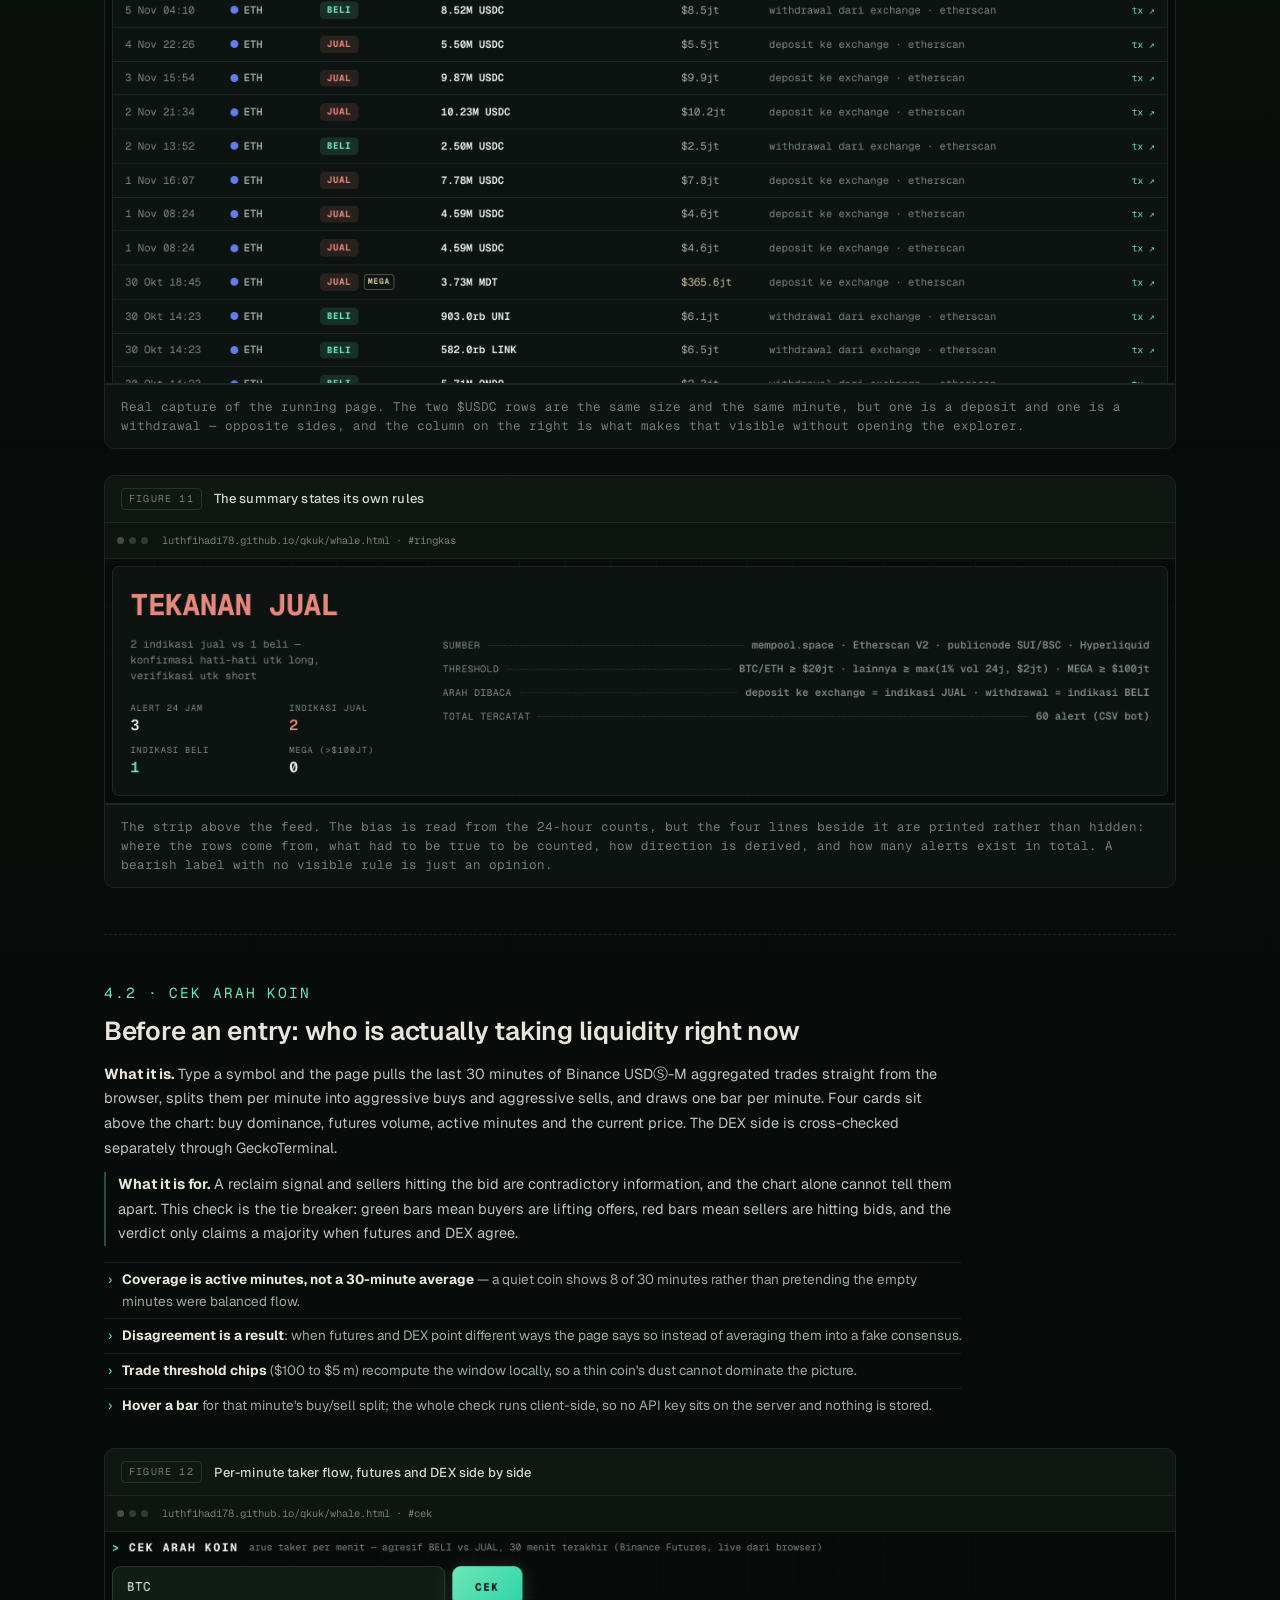
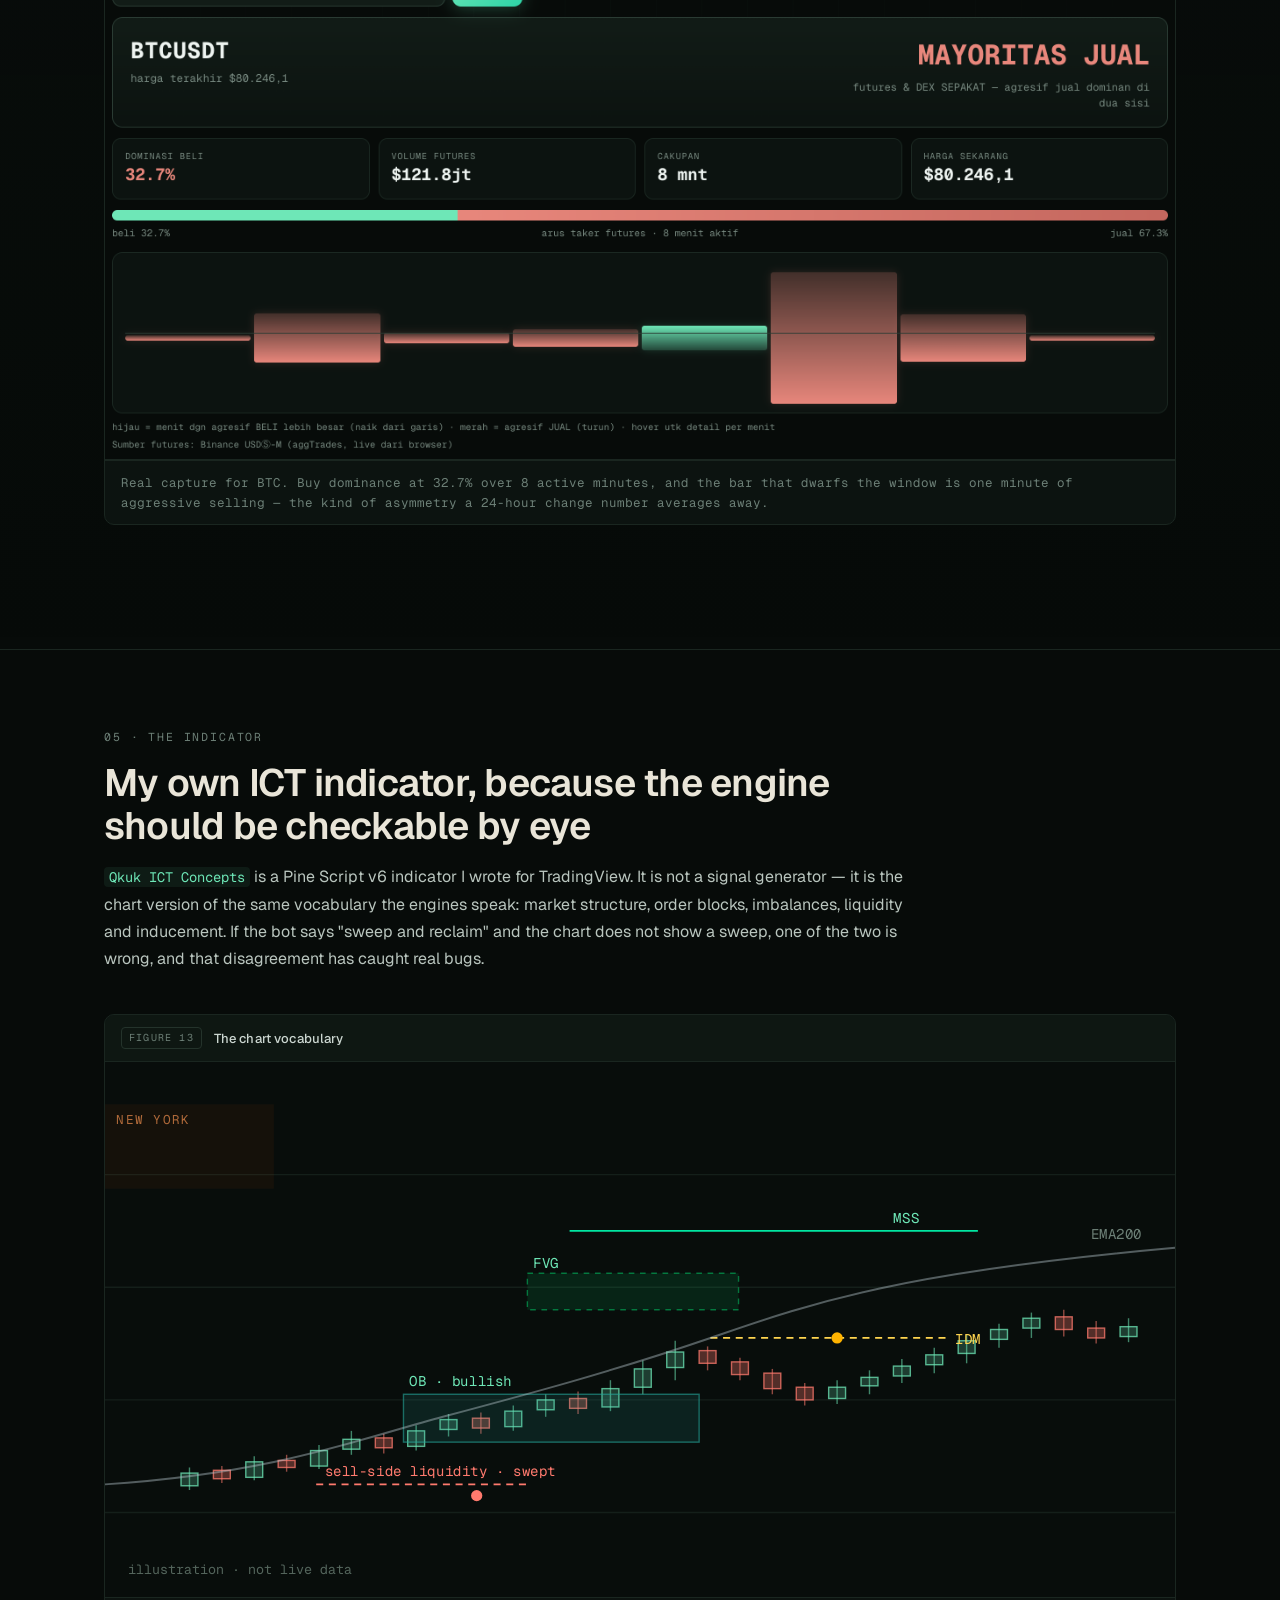
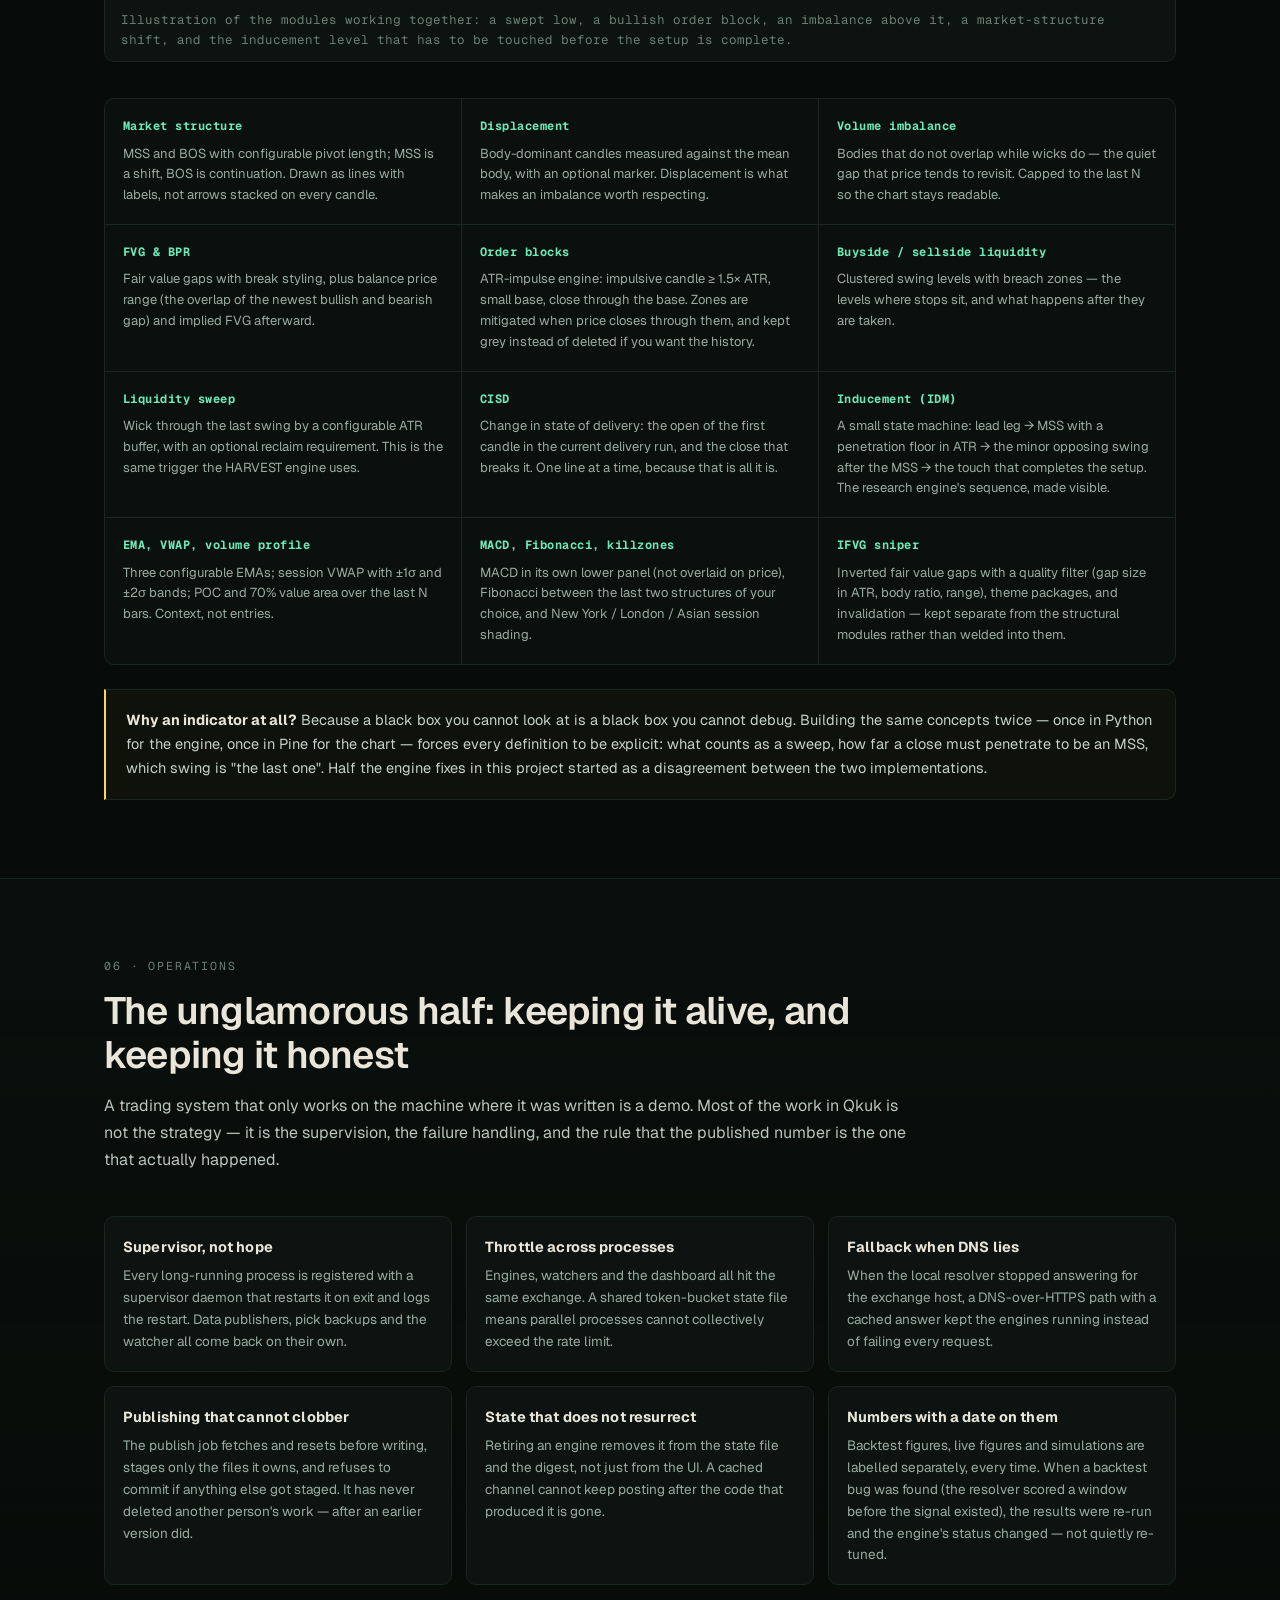
==== commit a40e5ce7: "Add the on-chain (whale) section, laid out full width Explain the whale feed, its thresholds and dir" ====
--- a/portofolio/index.html
+++ b/portofolio/index.html
@@ -624,7 +624,7 @@
     </div>
 
     <!-- 4.1 WHALE FEED -->
-    <article class="feature" id="whale">
+    <article class="feature lebar" id="whale">
       <div class="feat-copy">
         <p class="eyebrow">4.1 · whale feed</p>
         <h3>Large transfers, each row labelled with the reason it was counted</h3>
@@ -678,7 +678,7 @@
     </article>
 
     <!-- 4.2 CEK ARAH KOIN -->
-    <article class="feature flip" id="whale-cek">
+    <article class="feature lebar" id="whale-cek">
       <div class="feat-copy">
         <p class="eyebrow">4.2 · cek arah koin</p>
         <h3>Before an entry: who is actually taking liquidity right now</h3>
--- a/portofolio/style.css
+++ b/portofolio/style.css
@@ -377,3 +377,8 @@
 .panel-shot .moods-note{padding:0 16px 14px;margin-top:0}
 @media (max-width:980px){ .panel-legend{grid-template-columns:1fr} }
 @media (max-width:720px){ .leg{grid-template-columns:1fr;gap:2px} }
+
+/* dua artikel on-chain (whale) — satu kolom supaya tangkapan tabel tetap terbaca */
+.feature.lebar{grid-template-columns:1fr;gap:26px}
+.feature.lebar .feat-copy{max-width:78ch}
+.feature.lebar .panel-shot{order:0;margin-top:0}
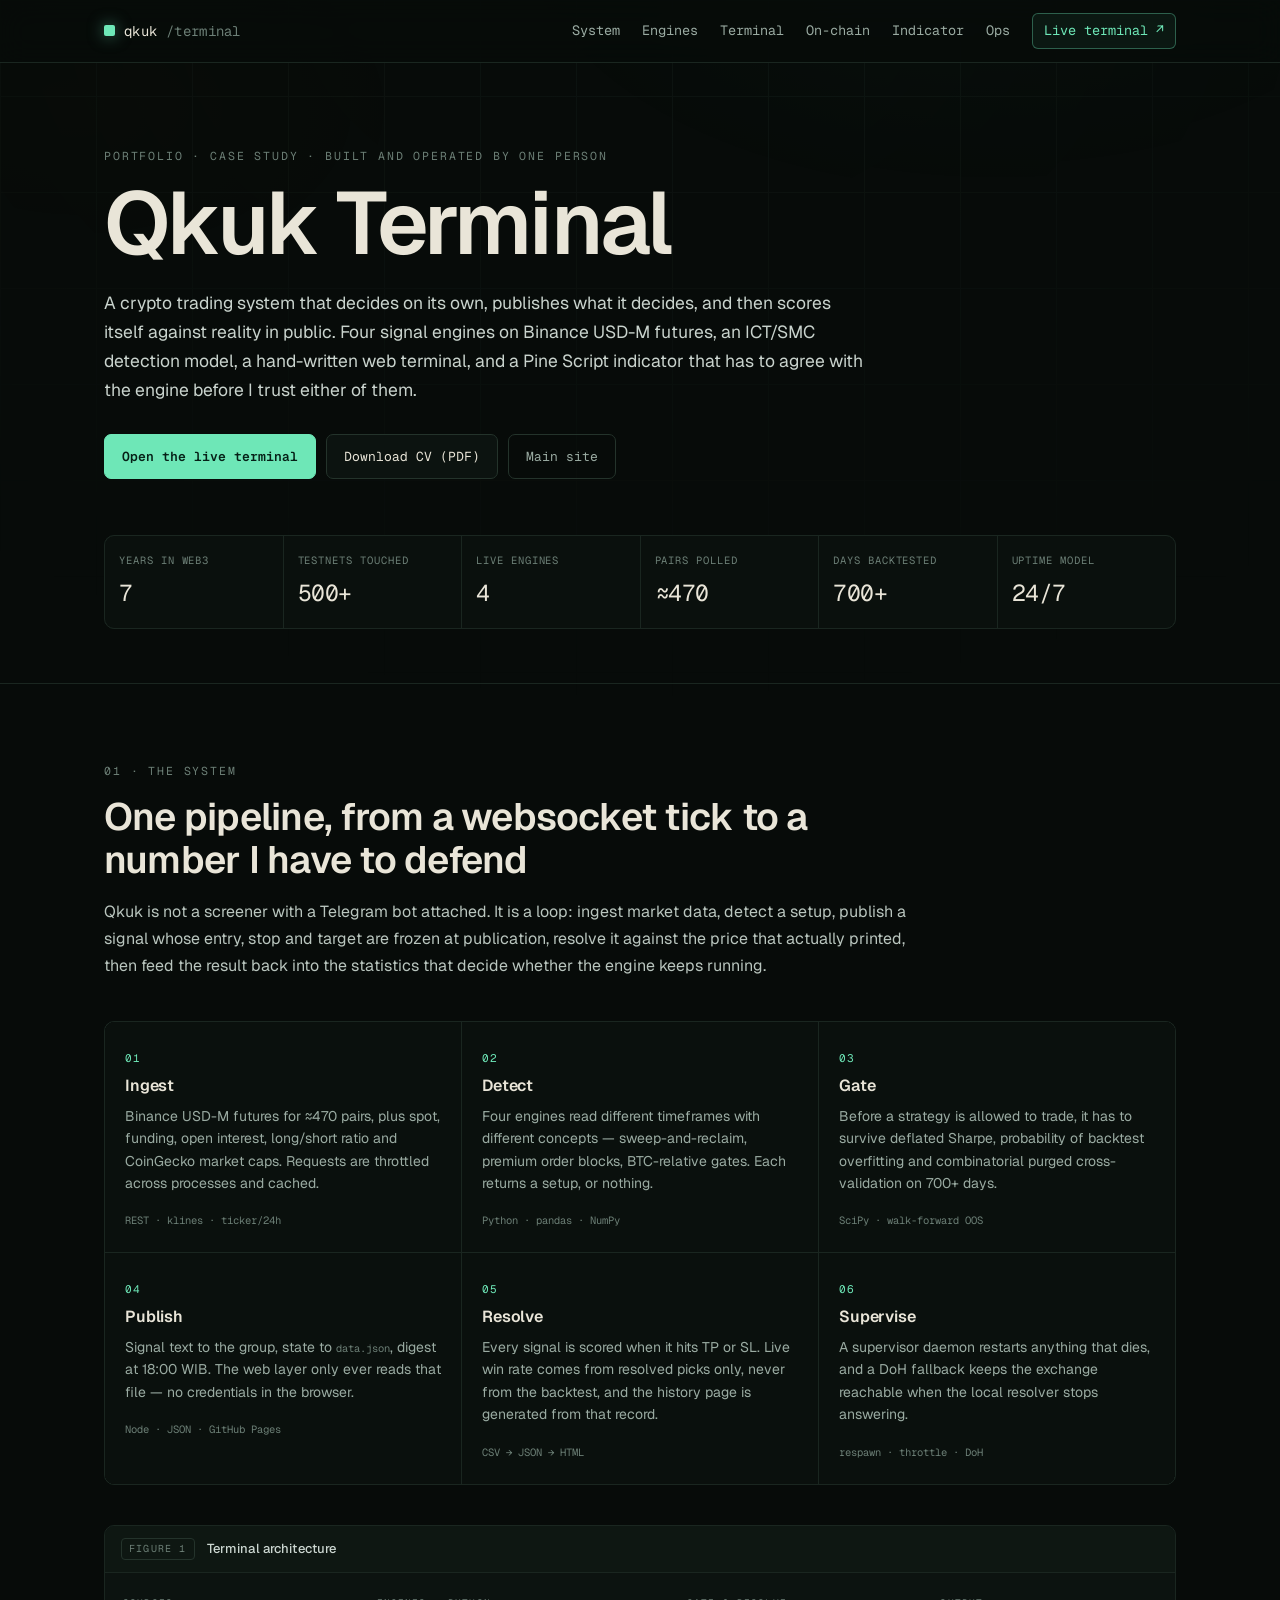
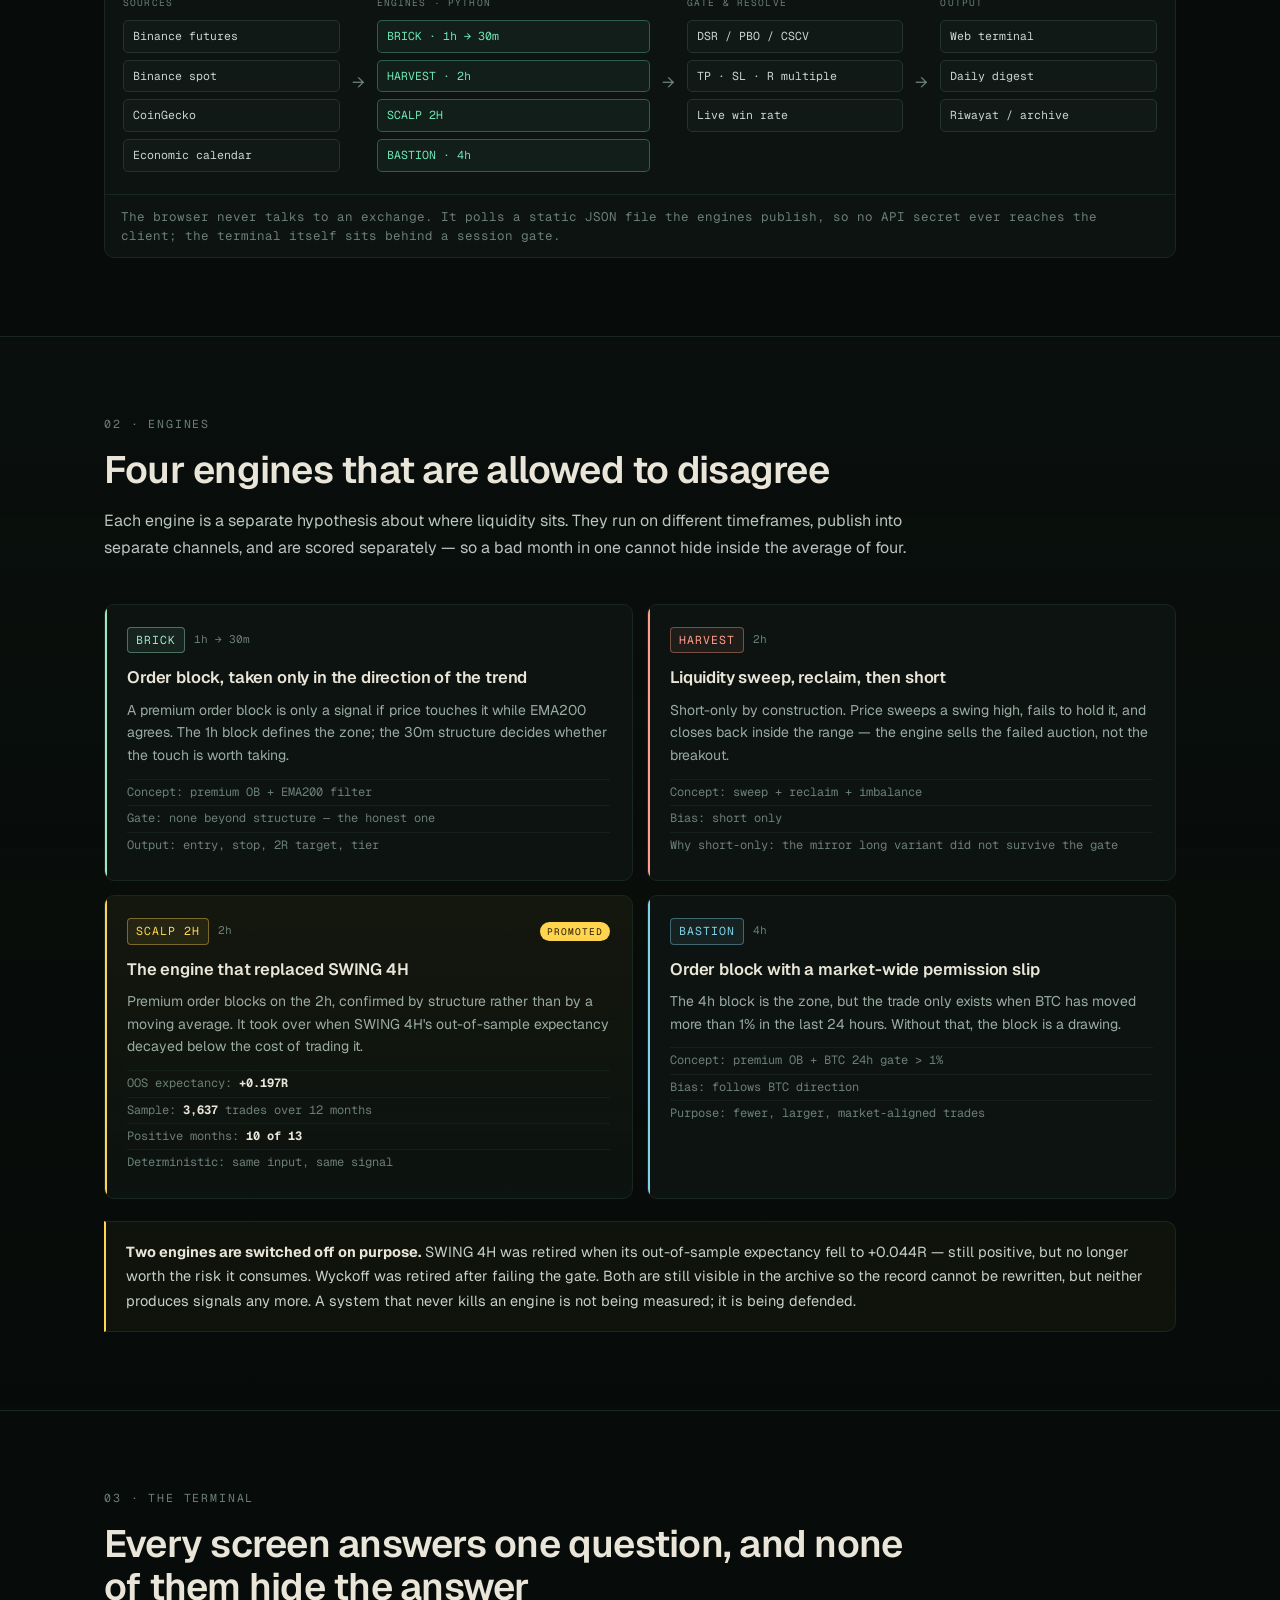
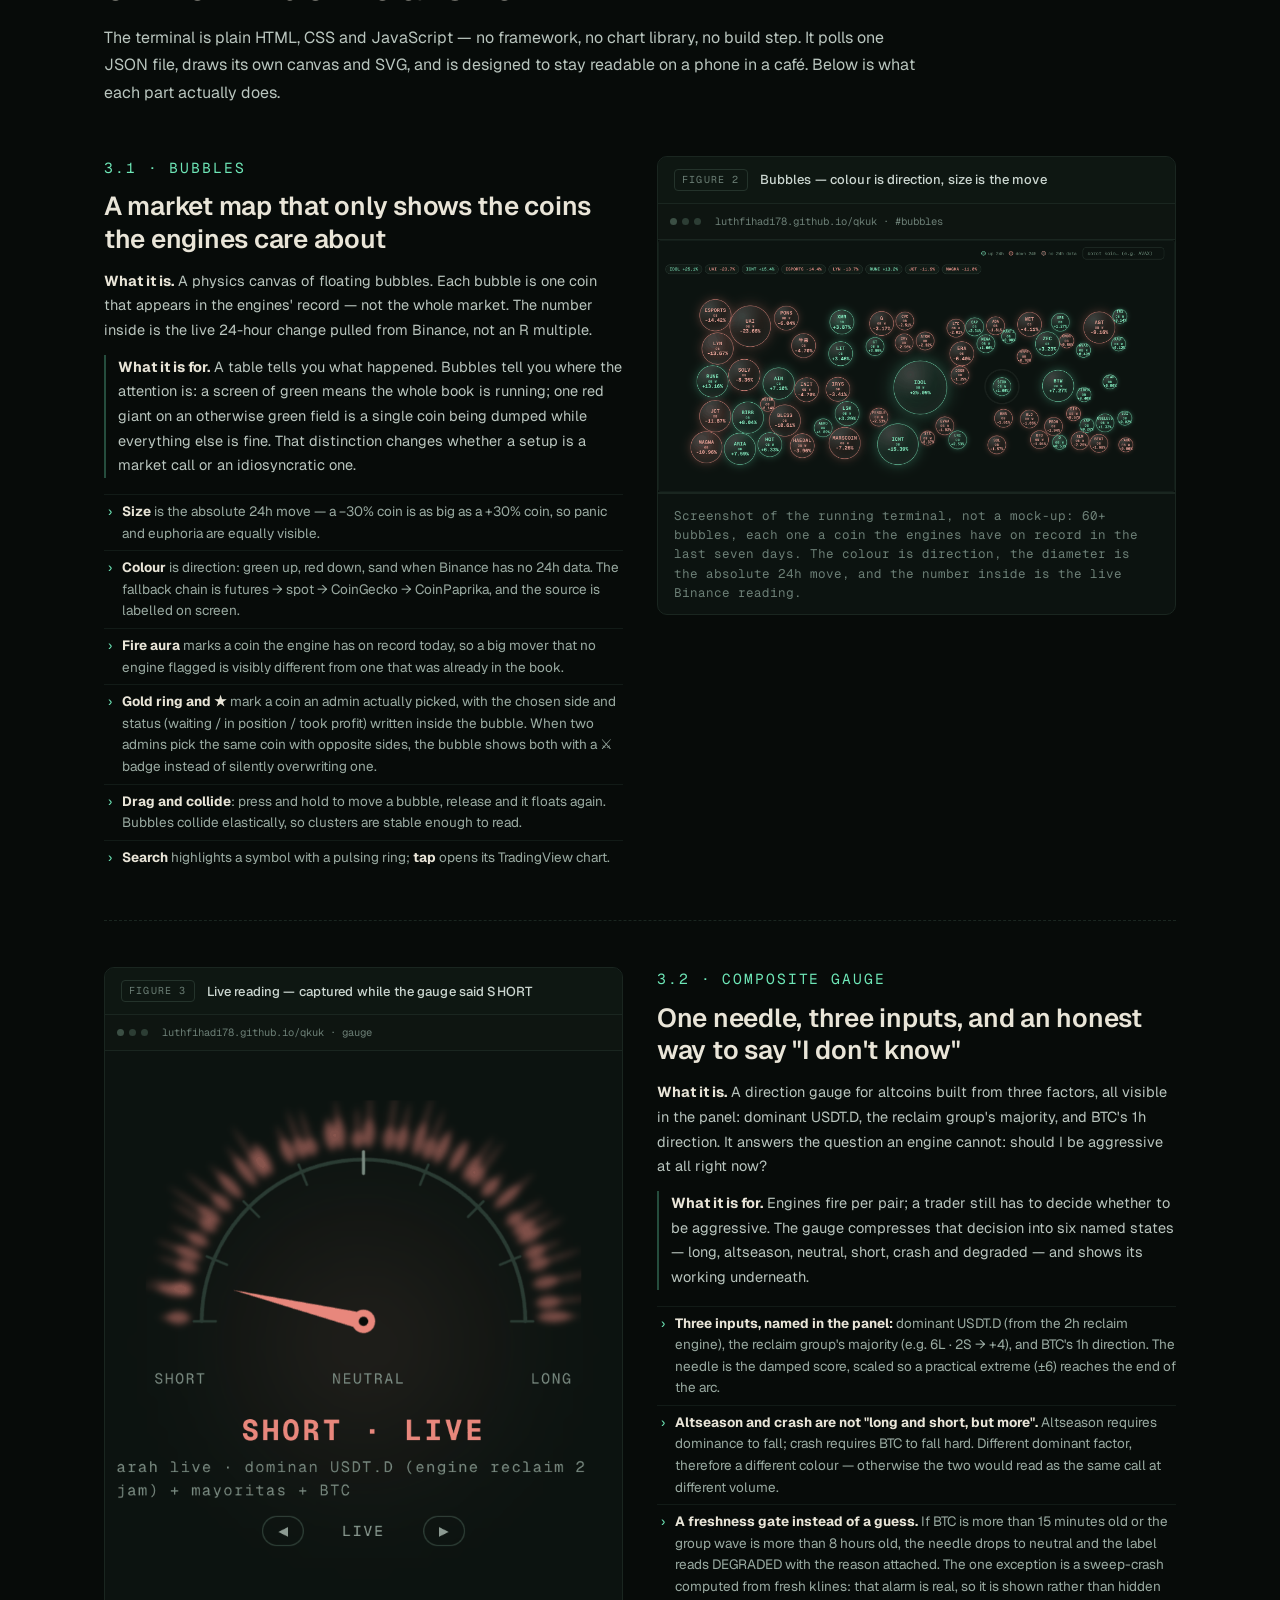
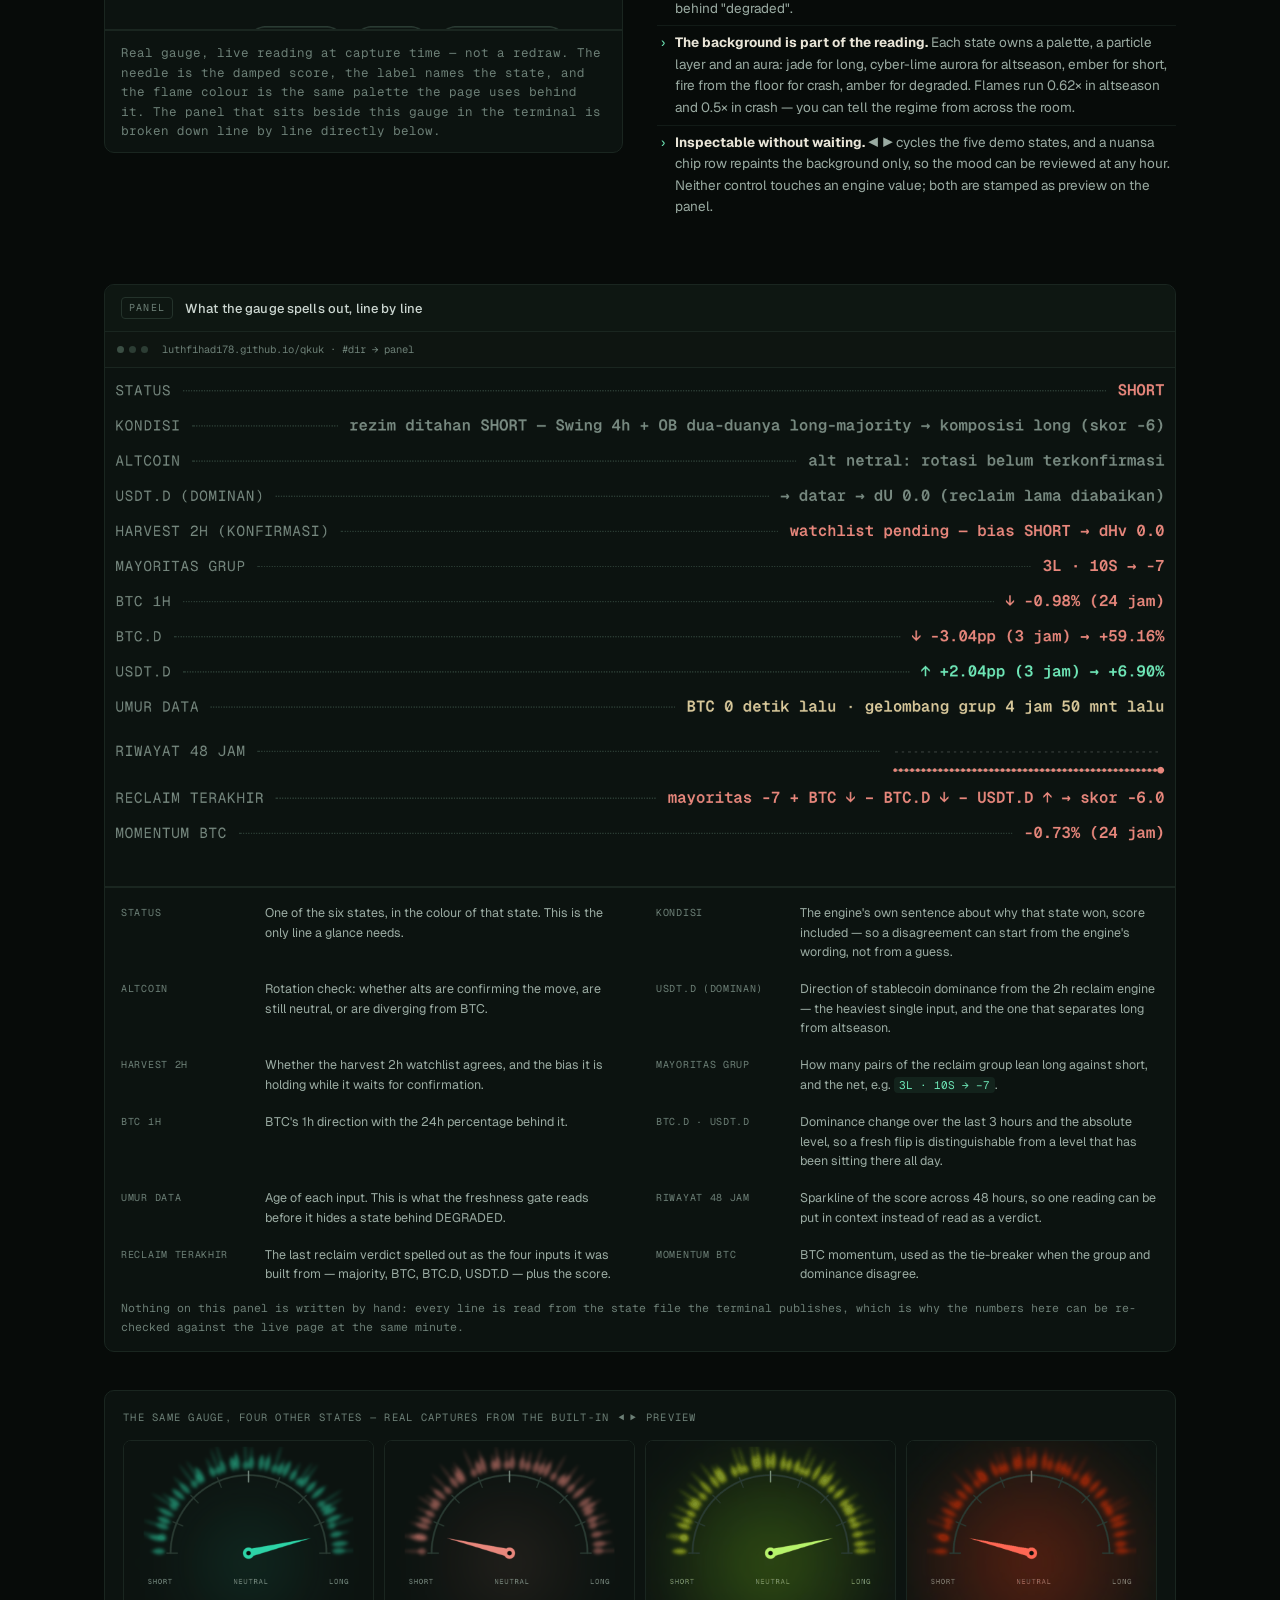
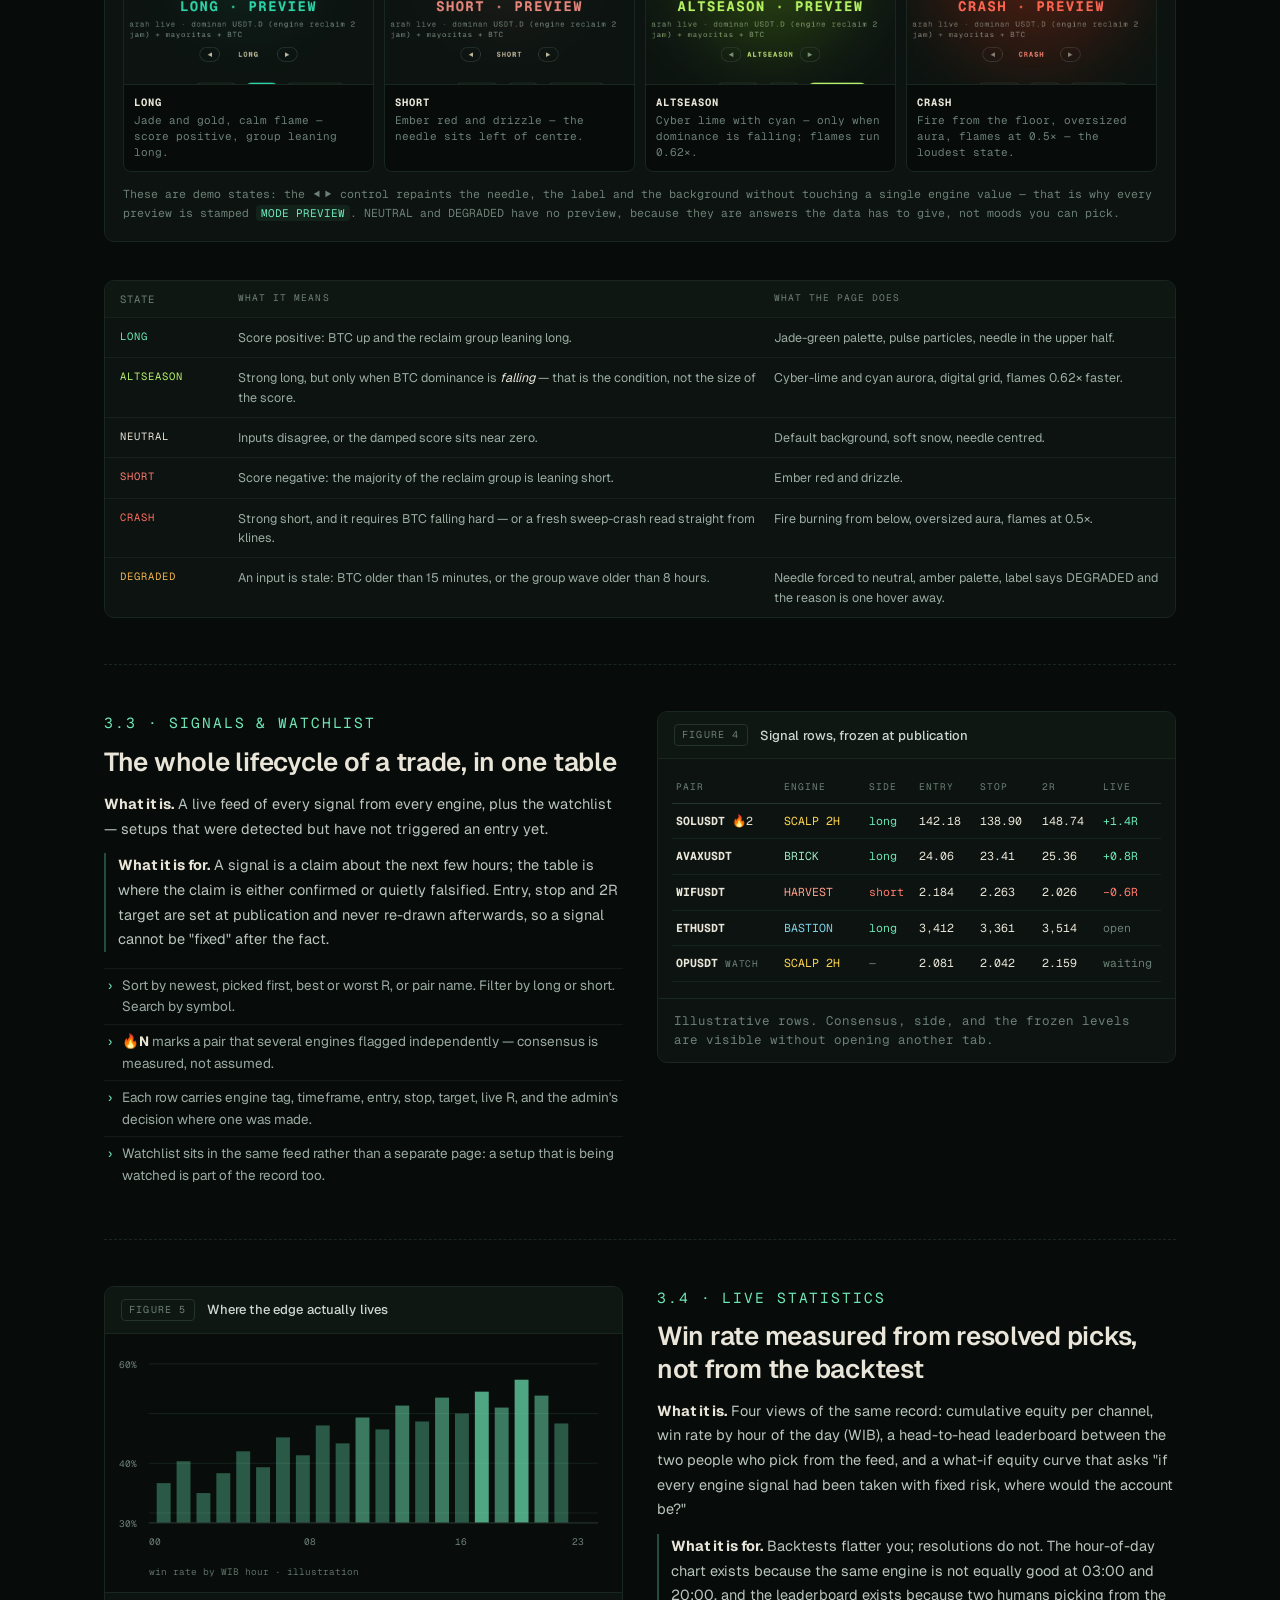
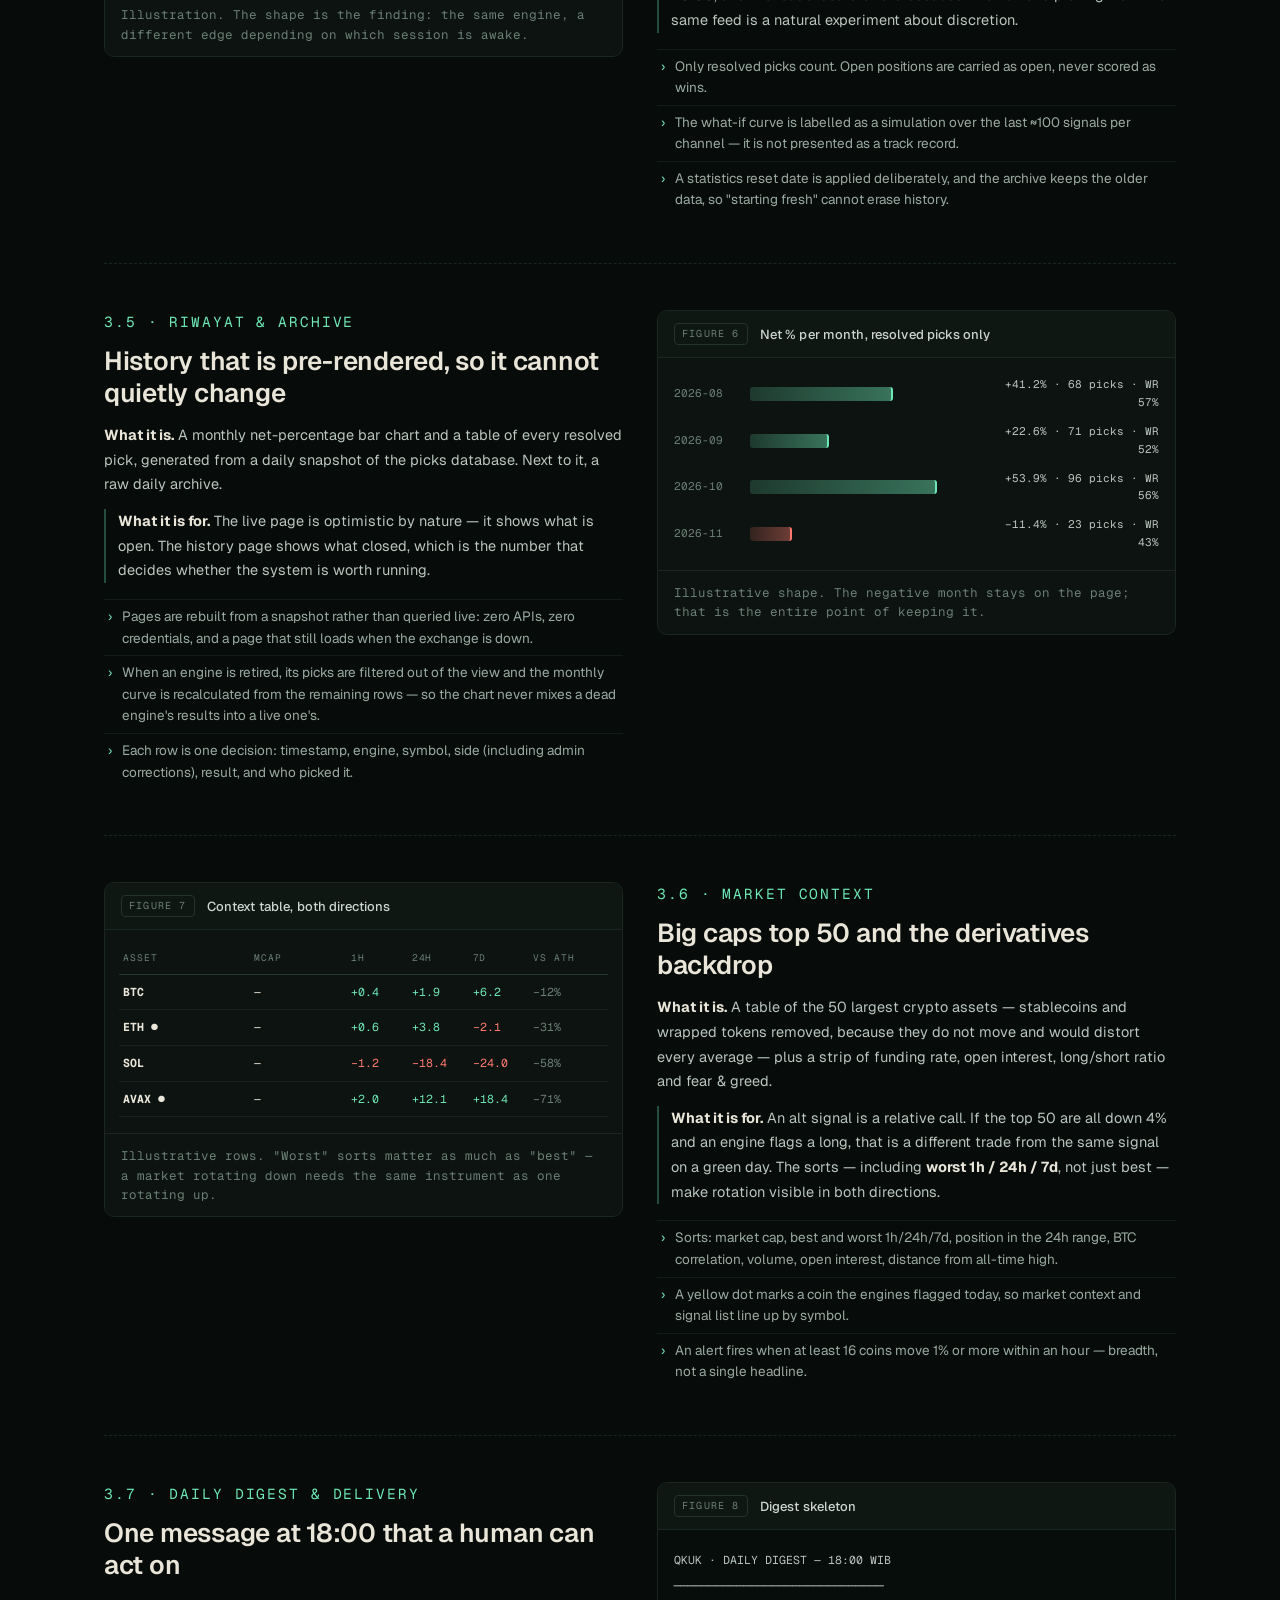
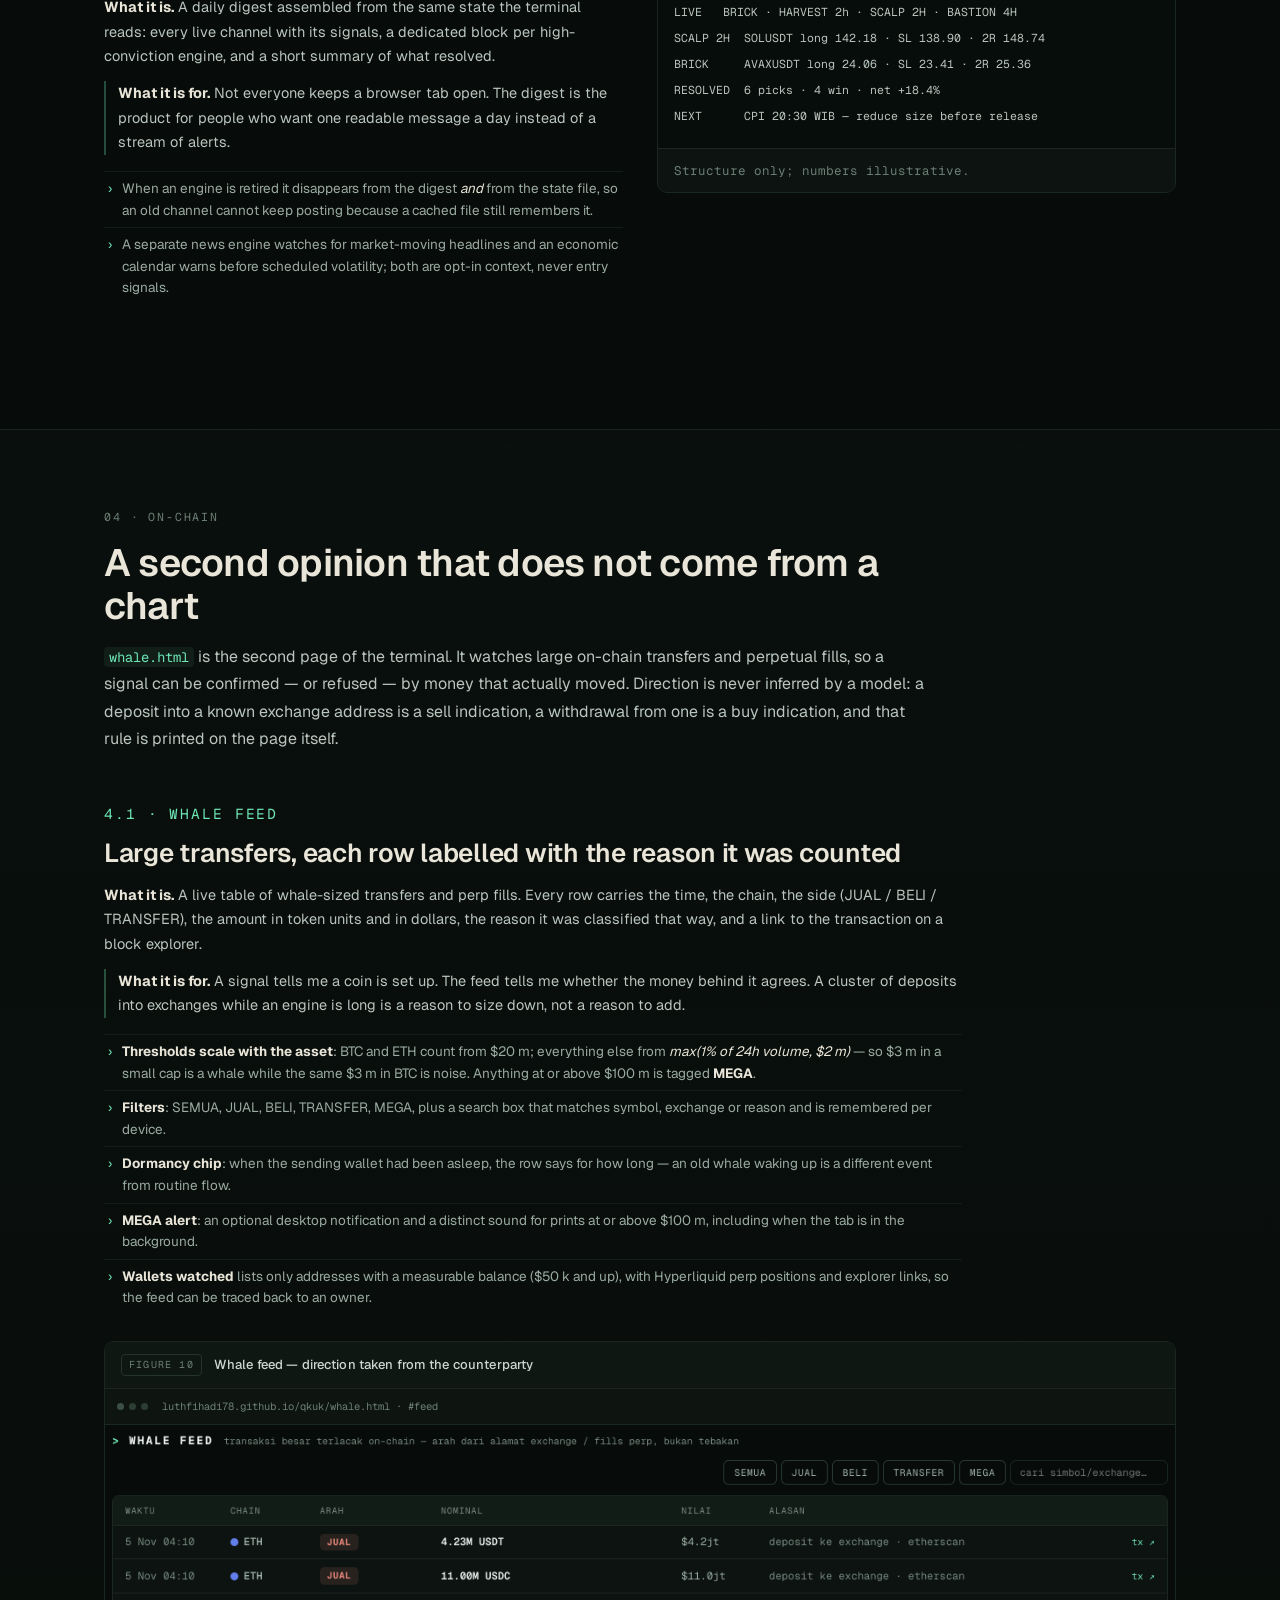
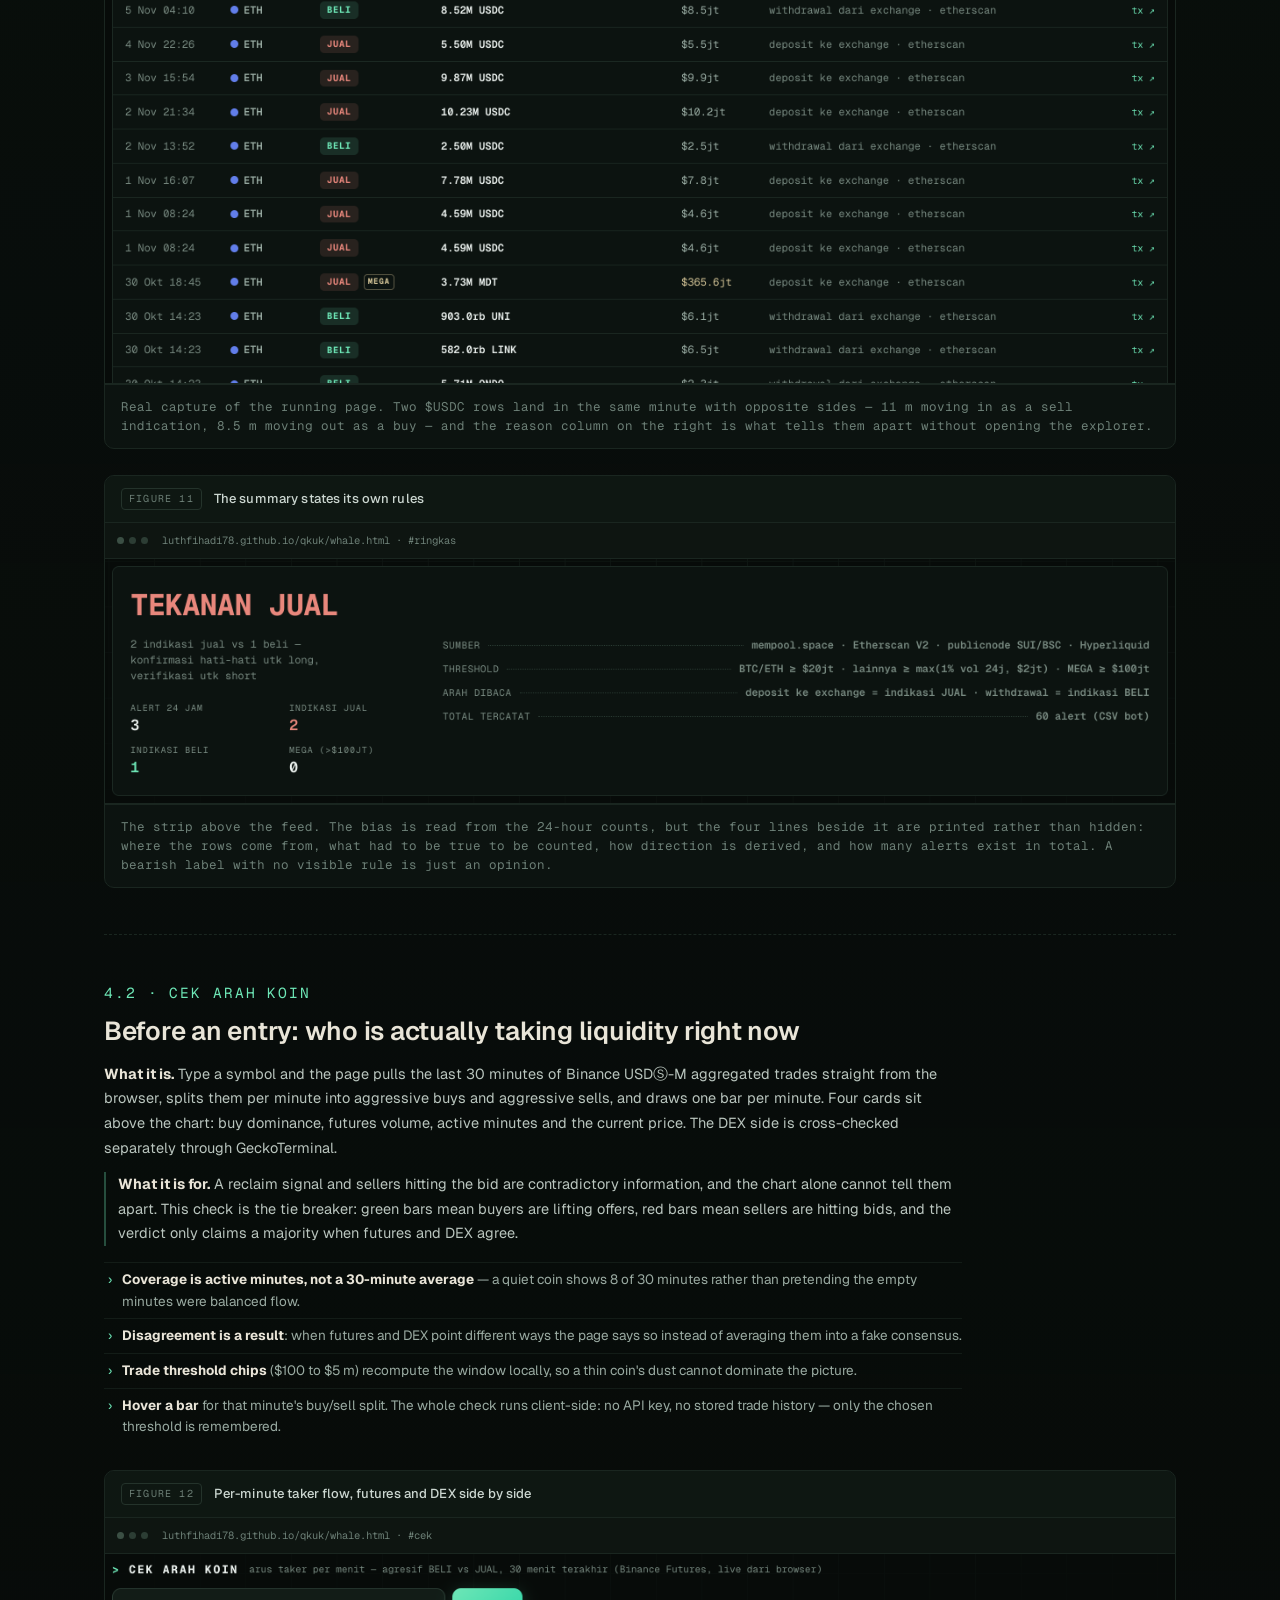
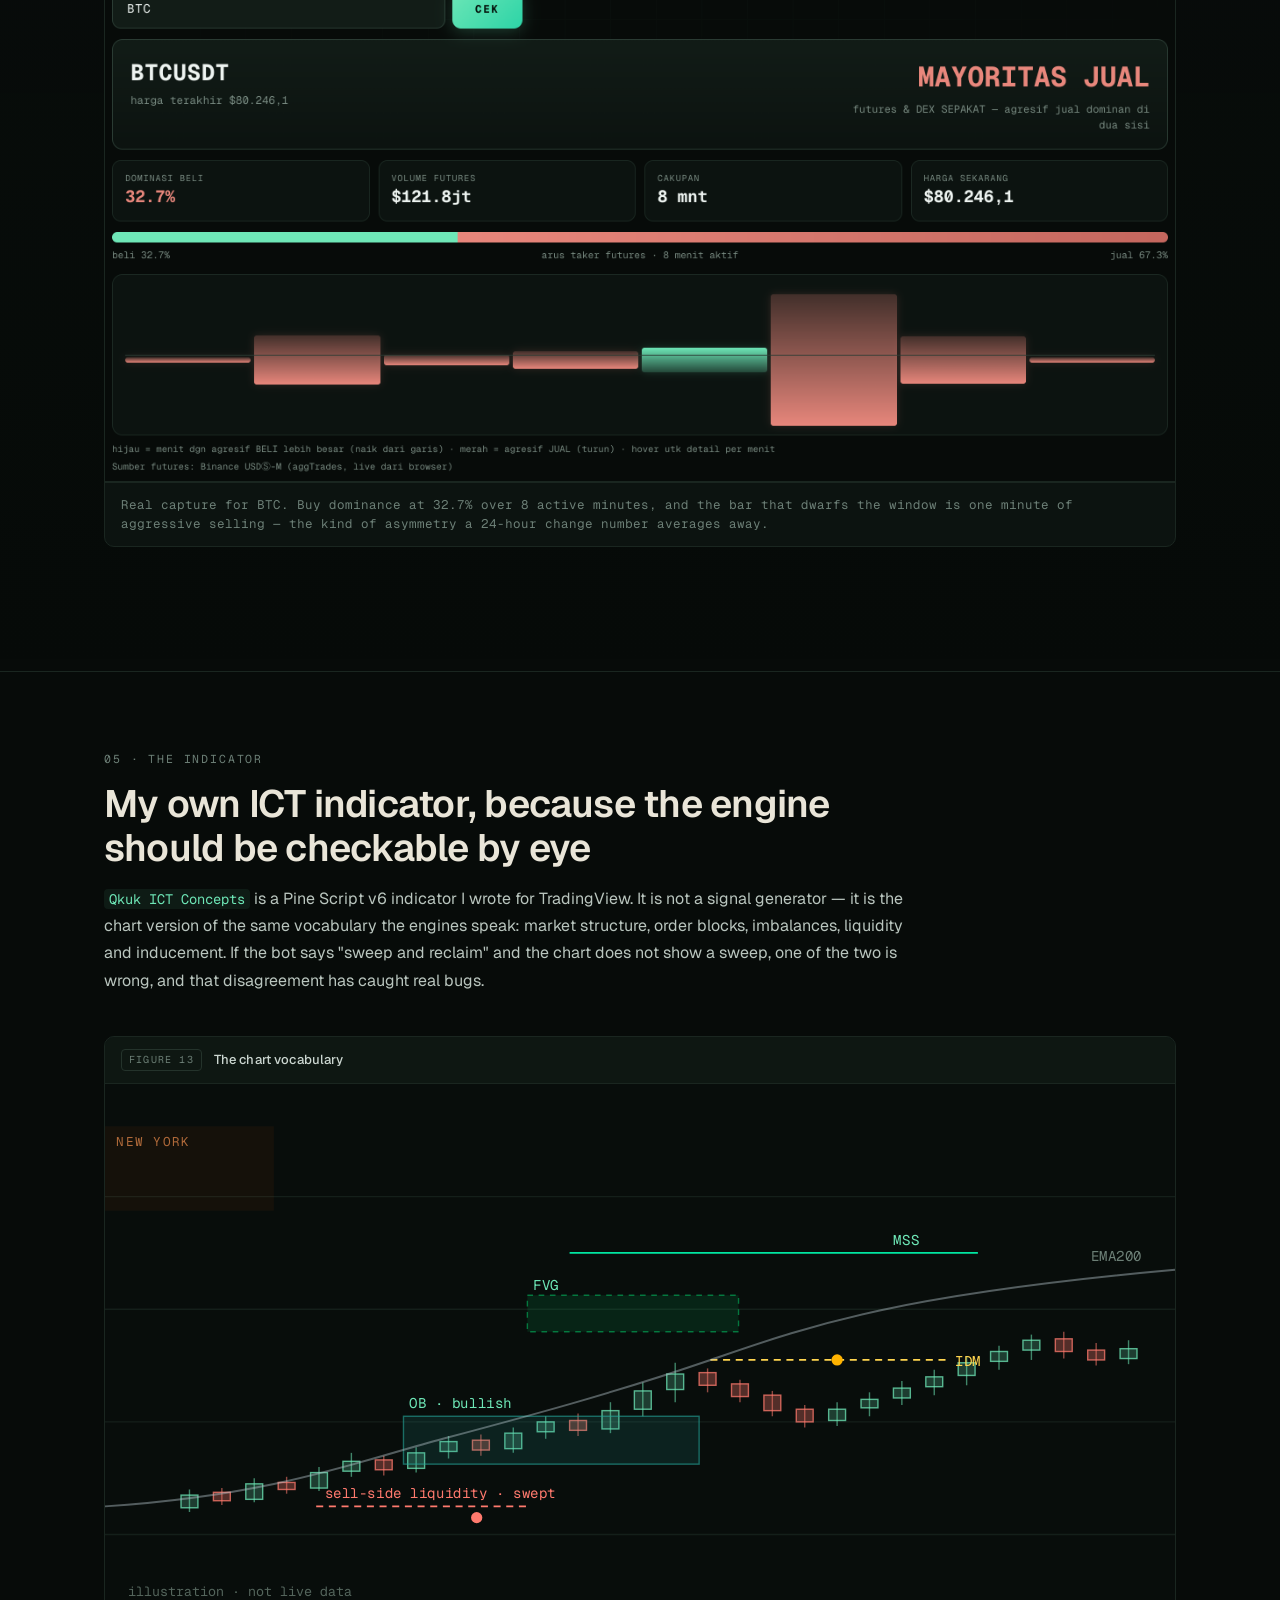
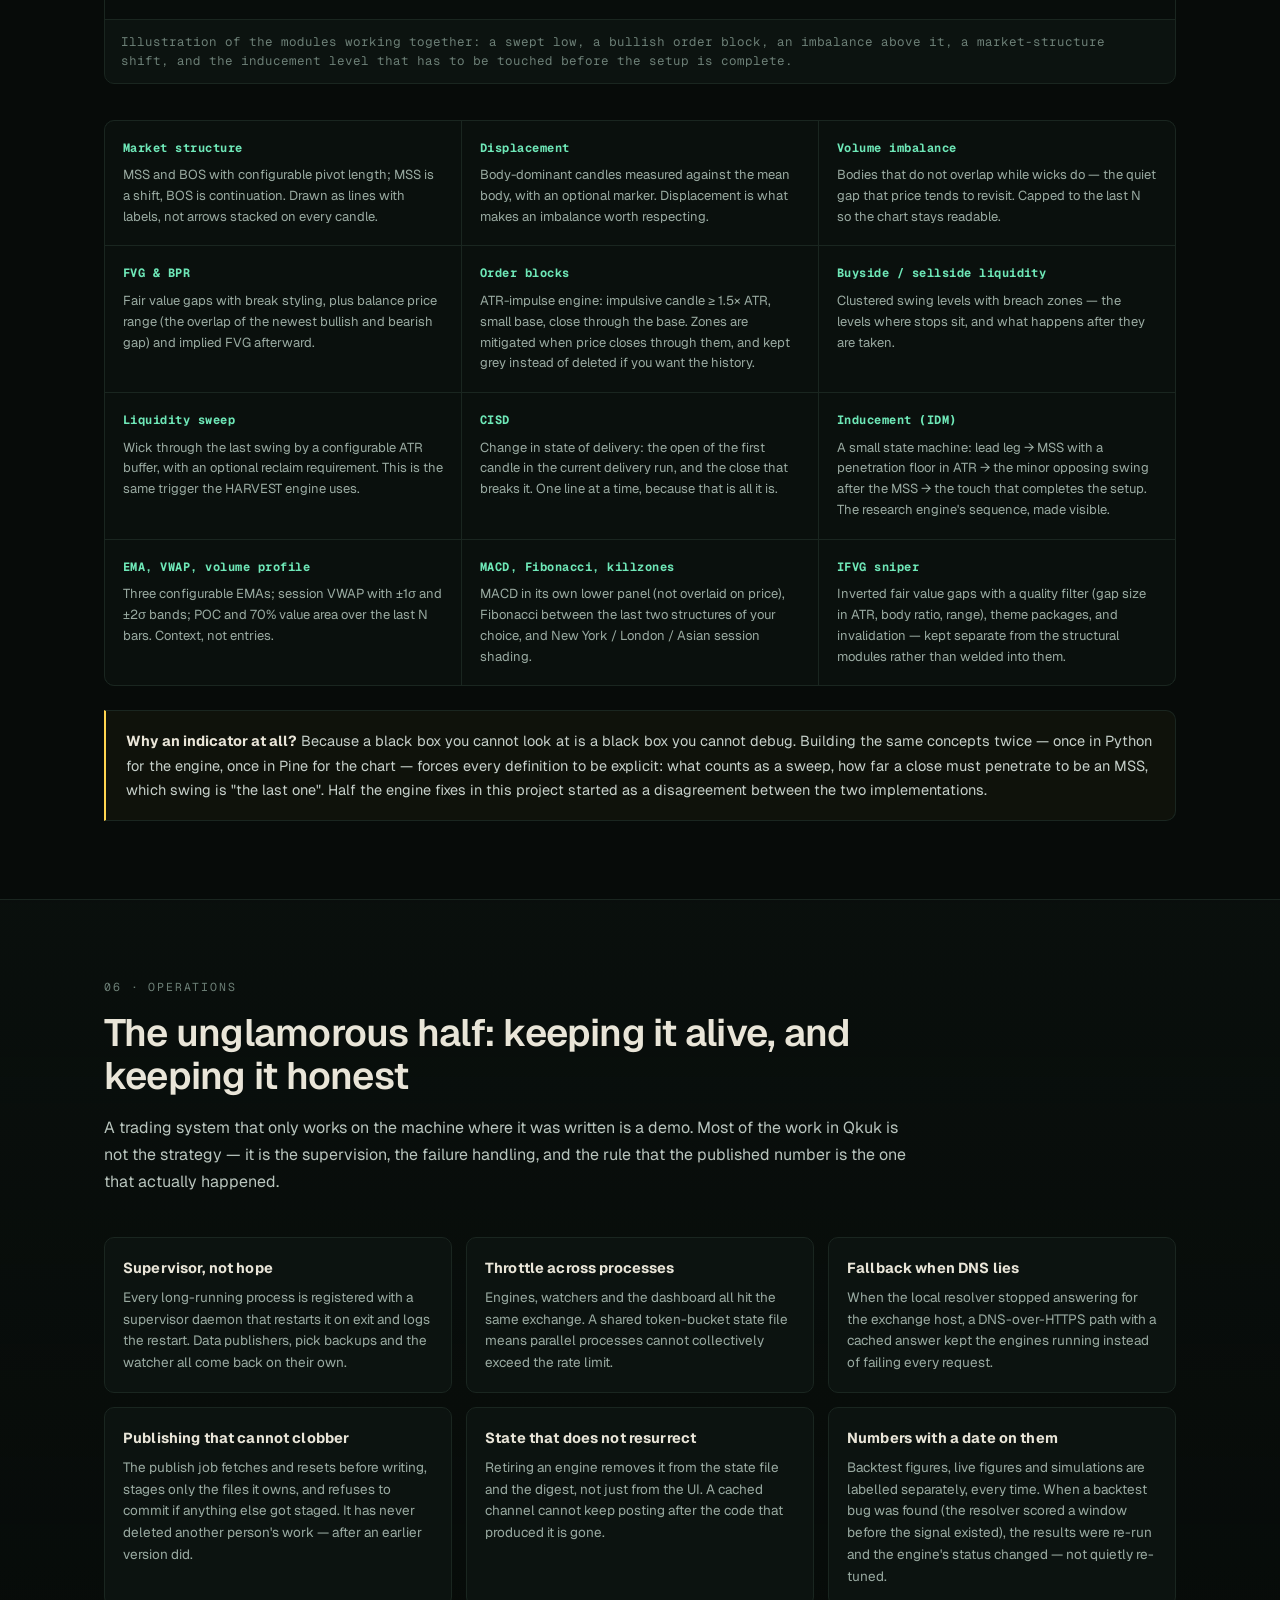
==== commit 92a3d594: "Correct the whale captions and claims to match the live page Two $USDC rows were not the same size, " ====
--- a/portofolio/index.html
+++ b/portofolio/index.html
@@ -628,8 +628,7 @@
       <div class="feat-copy">
         <p class="eyebrow">4.1 · whale feed</p>
         <h3>Large transfers, each row labelled with the reason it was counted</h3>
-        <p class="feat-what"><b>What it is.</b> A live table of whale-sized transfers and perp fills across
-          BTC, ETH, BSC, SUI and Hyperliquid. Every row carries the time, the chain, the side
+        <p class="feat-what"><b>What it is.</b> A live table of whale-sized transfers and perp fills. Every row carries the time, the chain, the side
           (JUAL / BELI / TRANSFER), the amount in token units and in dollars, the reason it was classified
           that way, and a link to the transaction on a block explorer.</p>
         <p class="feat-why"><b>What it is for.</b> A signal tells me a coin is set up. The feed tells me
@@ -657,9 +656,9 @@
           <img src="img/whale-feed.png" width="2440" height="1272" loading="eager" decoding="async"
                alt="Tangkapan layar asli Whale Feed di Qkuk Terminal: tabel transaksi besar on-chain dengan kolom waktu, chain, arah JUAL/BELI, nominal token, nilai dolar, alasan (deposit/withdrawal dari exchange) dan tautan tx, plus tab filter SEMUA/JUAL/BELI/TRANSFER/MEGA dan kotak cari.">
         </div>
-        <figcaption>Real capture of the running page. The two $USDC rows are the same size and the same
-          minute, but one is a deposit and one is a withdrawal — opposite sides, and the column on the right
-          is what makes that visible without opening the explorer.</figcaption>
+        <figcaption>Real capture of the running page. Two $USDC rows land in the same minute with opposite
+          sides — 11 m moving in as a sell indication, 8.5 m moving out as a buy — and the reason column on
+          the right is what tells them apart without opening the explorer.</figcaption>
       </figure>
 
       <figure class="figure panel panel-shot">
@@ -698,8 +697,8 @@
             instead of averaging them into a fake consensus.</li>
           <li><b>Trade threshold chips</b> ($100 to $5 m) recompute the window locally, so a thin coin's
             dust cannot dominate the picture.</li>
-          <li><b>Hover a bar</b> for that minute's buy/sell split; the whole check runs client-side, so no
-            API key sits on the server and nothing is stored.</li>
+          <li><b>Hover a bar</b> for that minute's buy/sell split. The whole check runs client-side: no
+            API key, no stored trade history — only the chosen threshold is remembered.</li>
         </ul>
       </div>
       <figure class="figure panel">
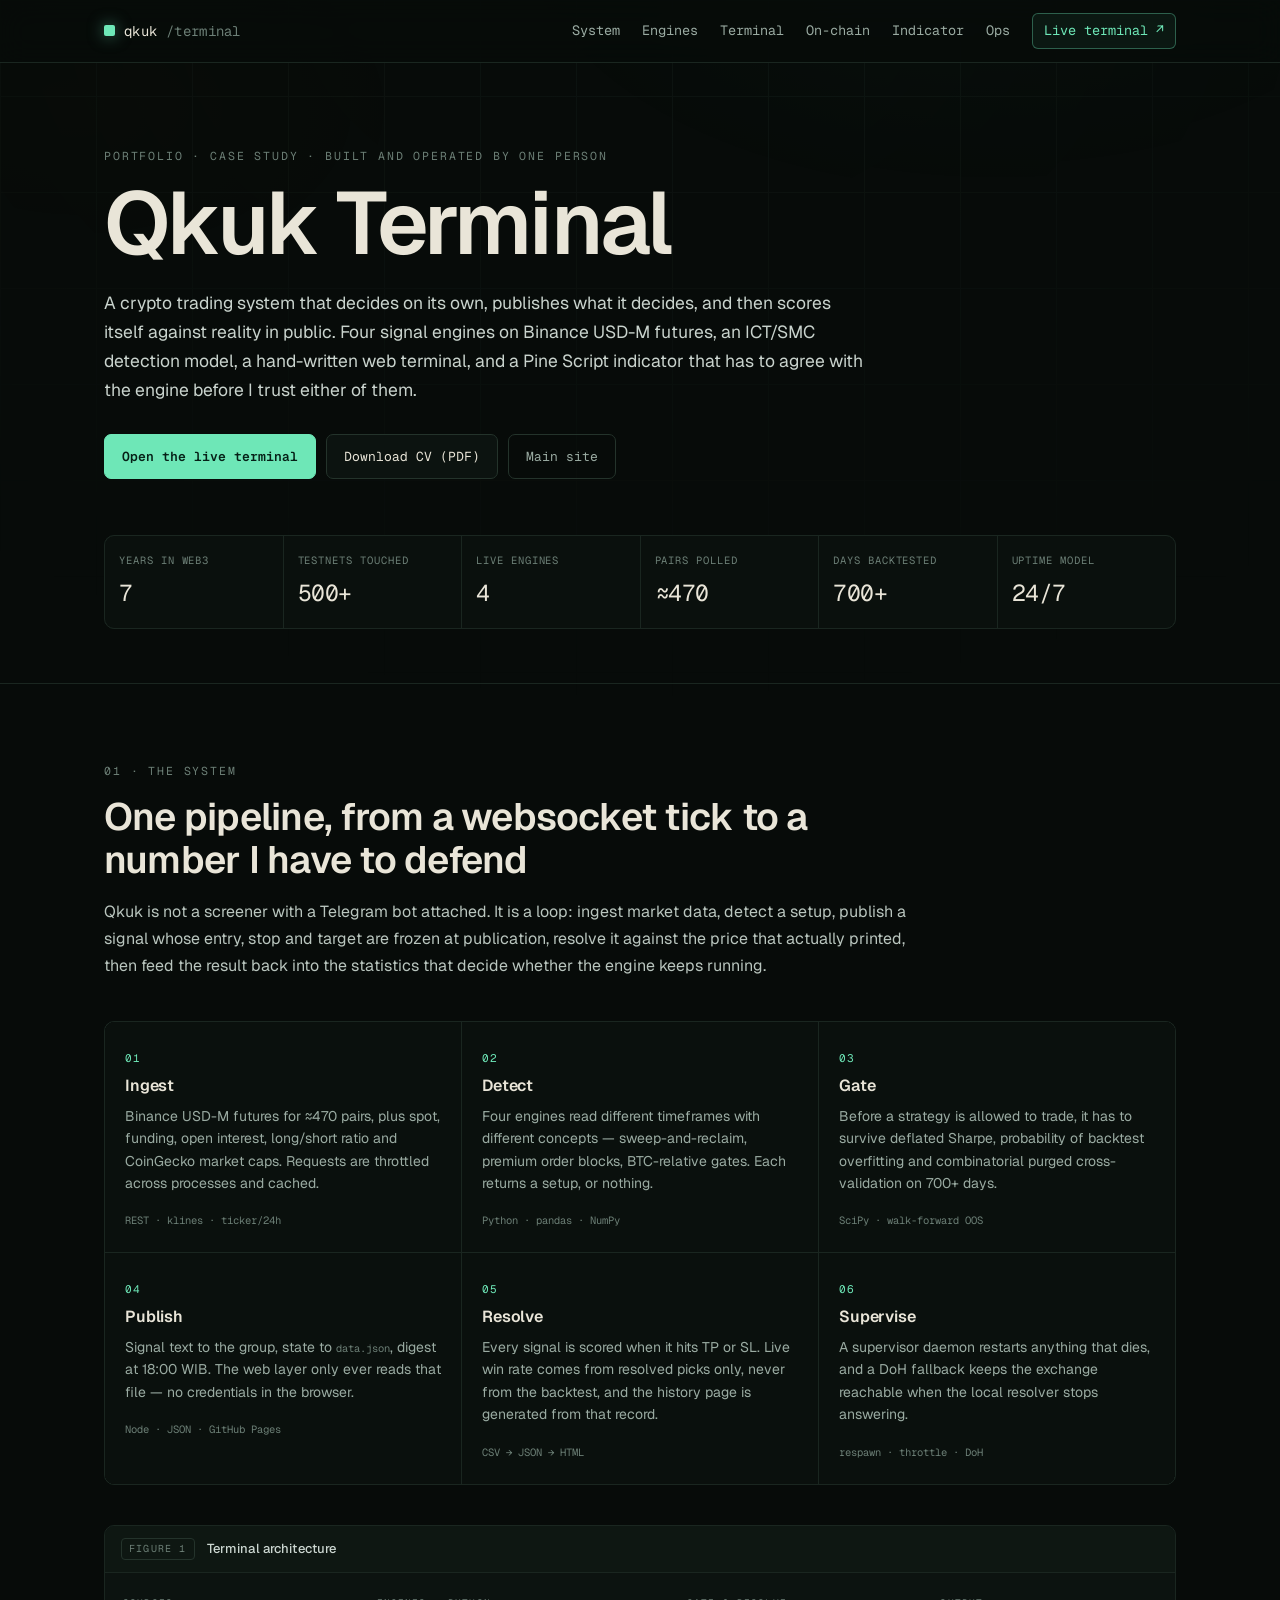
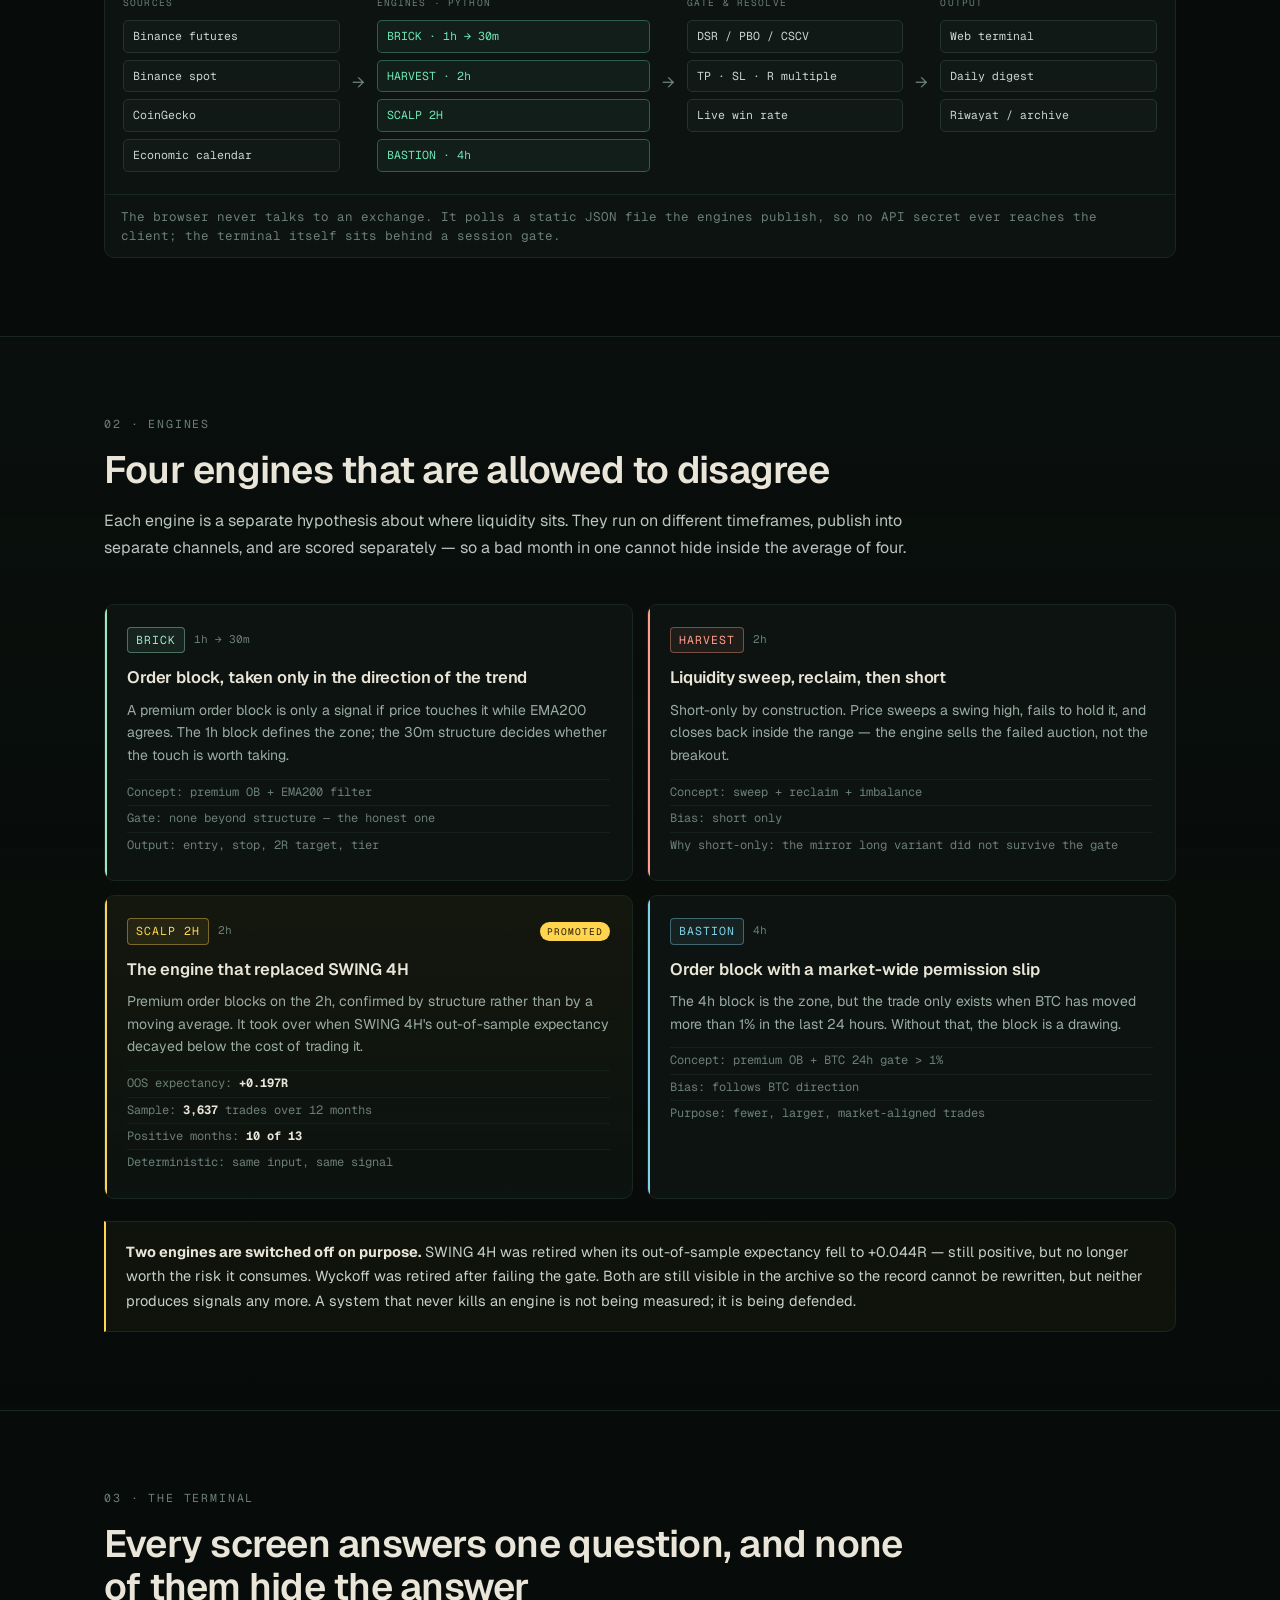
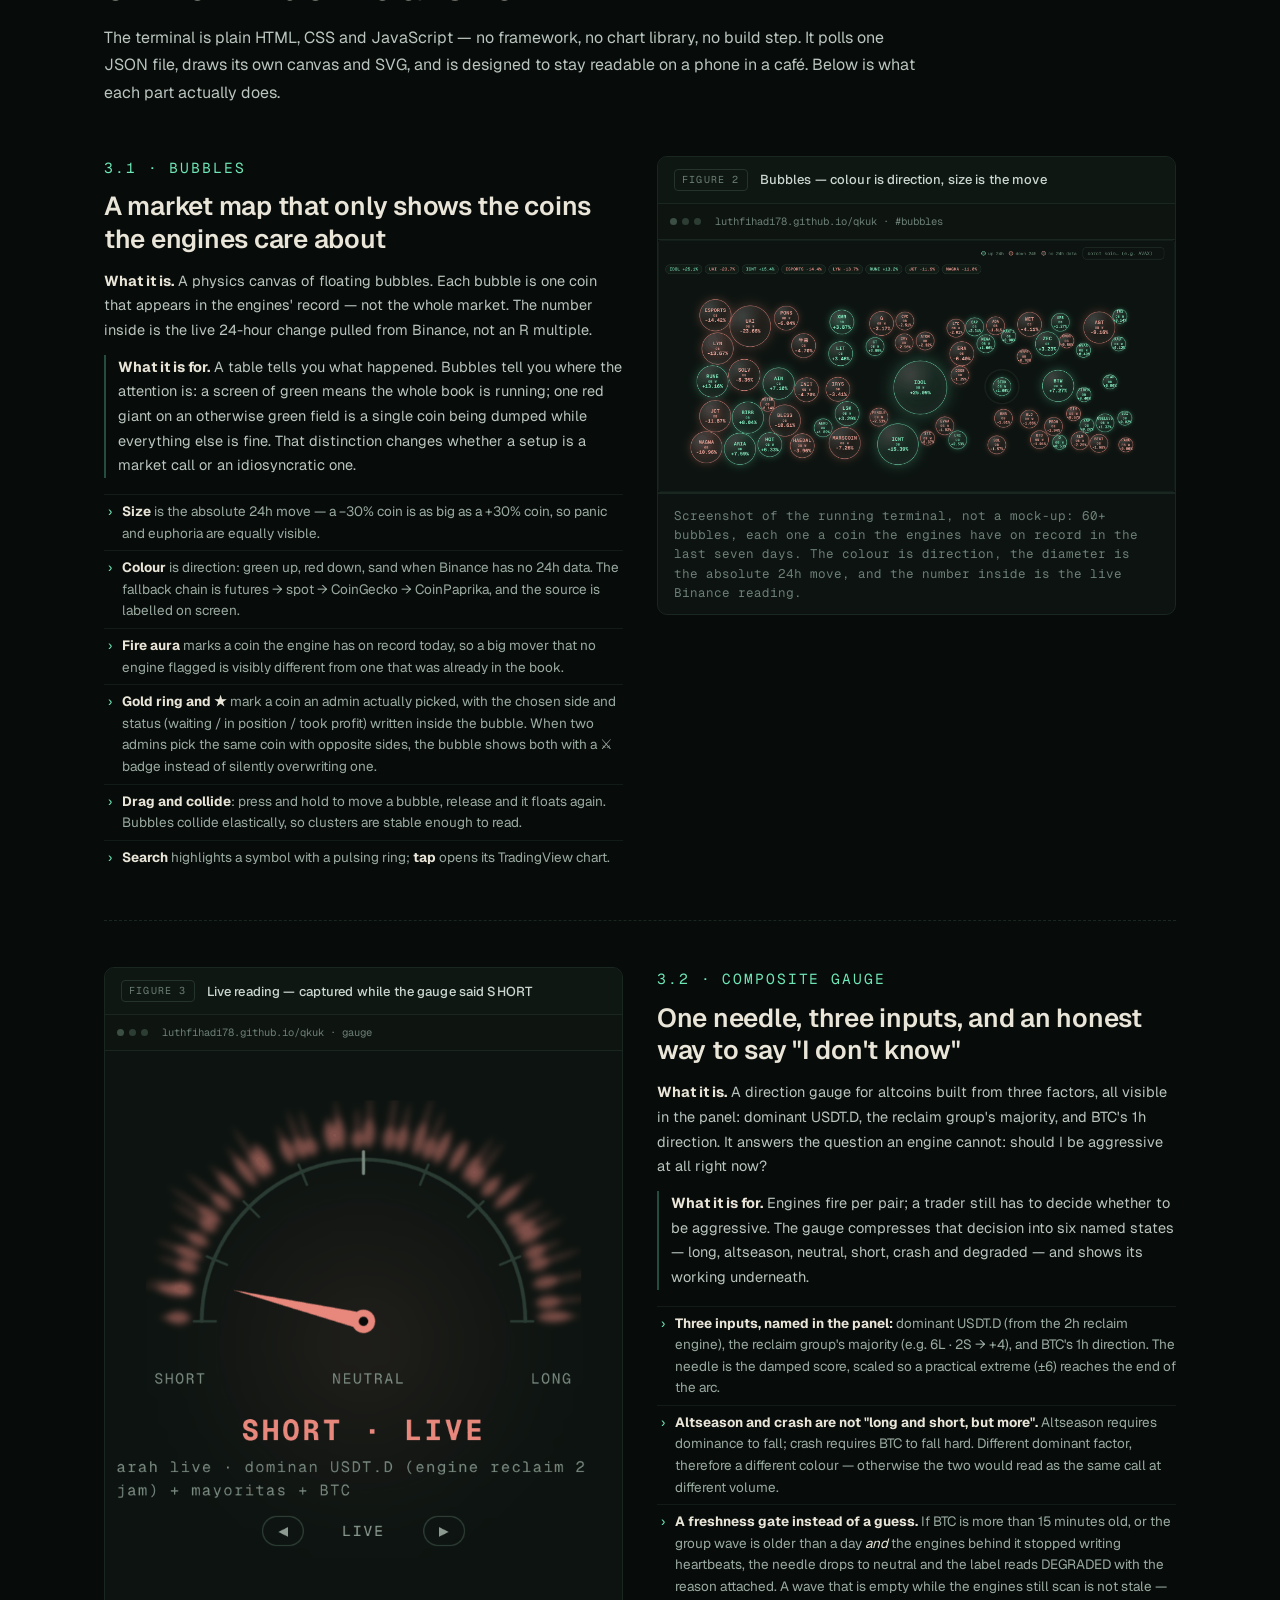
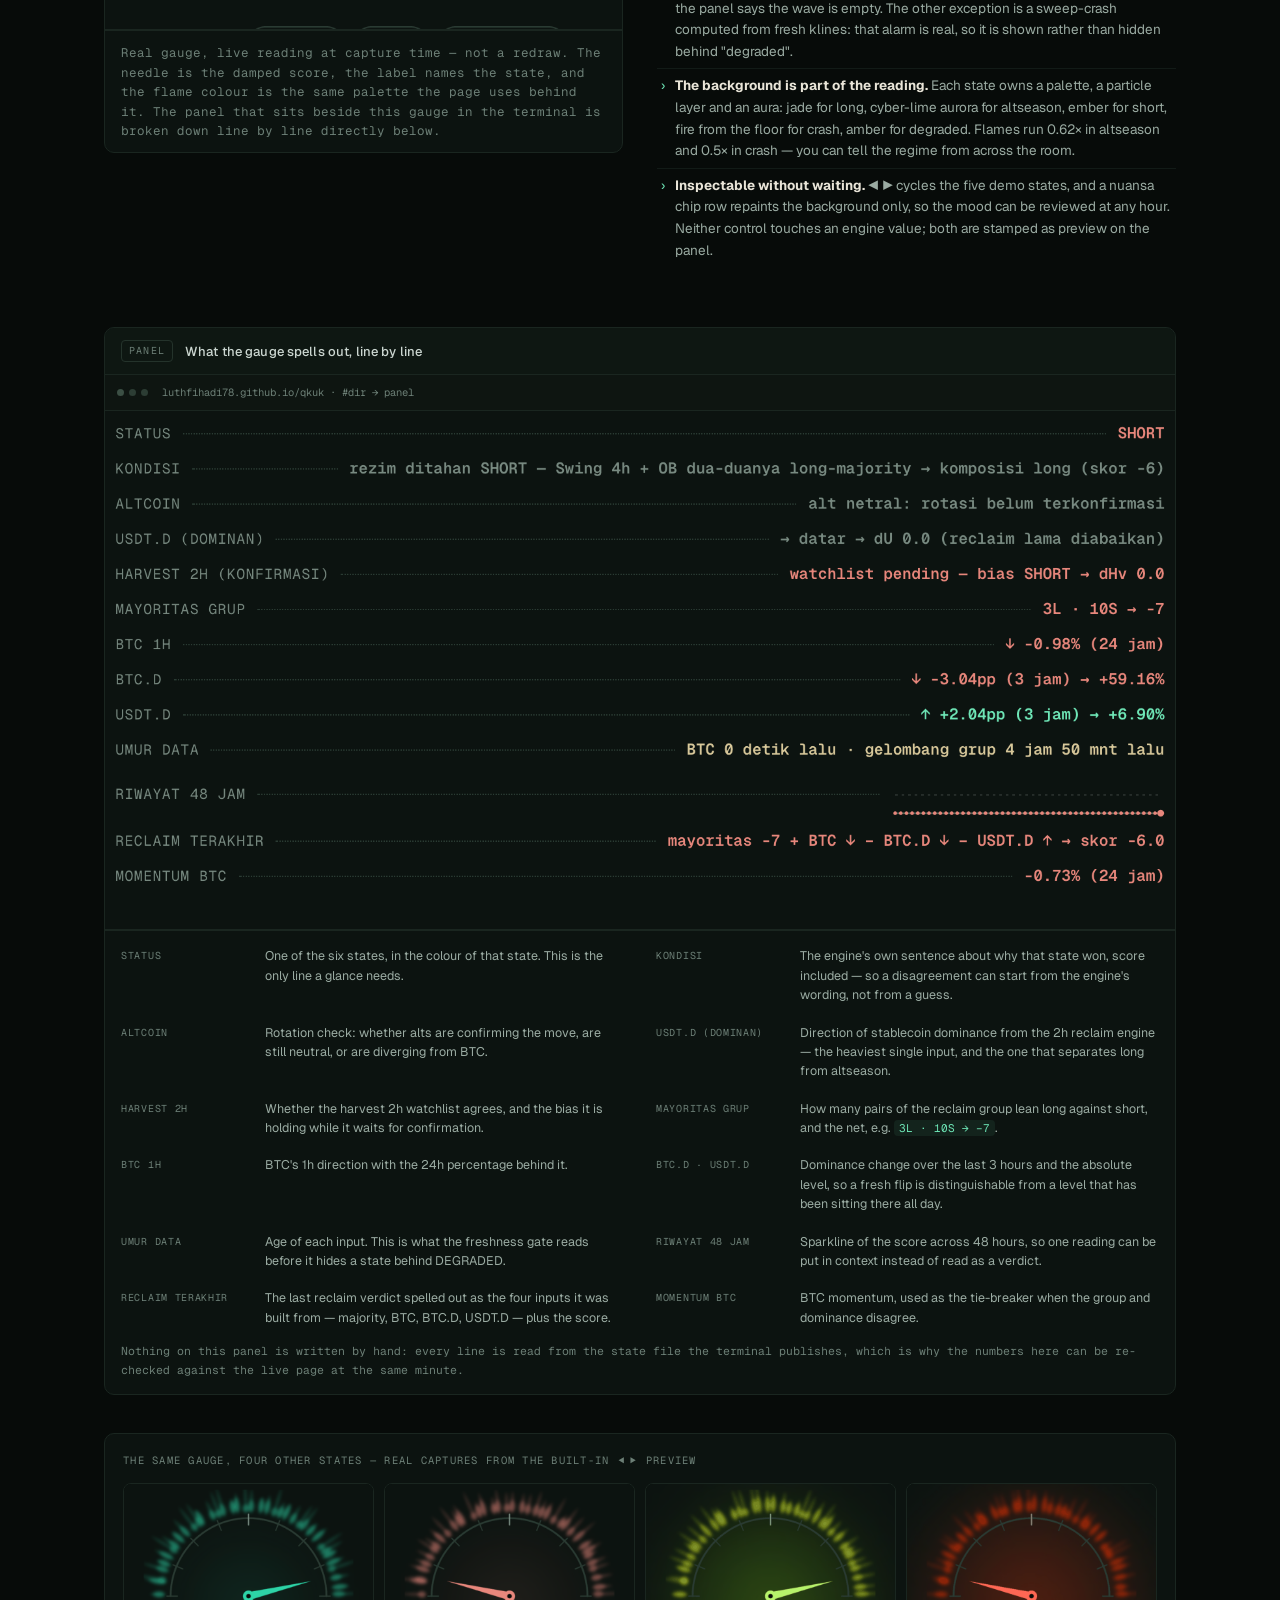
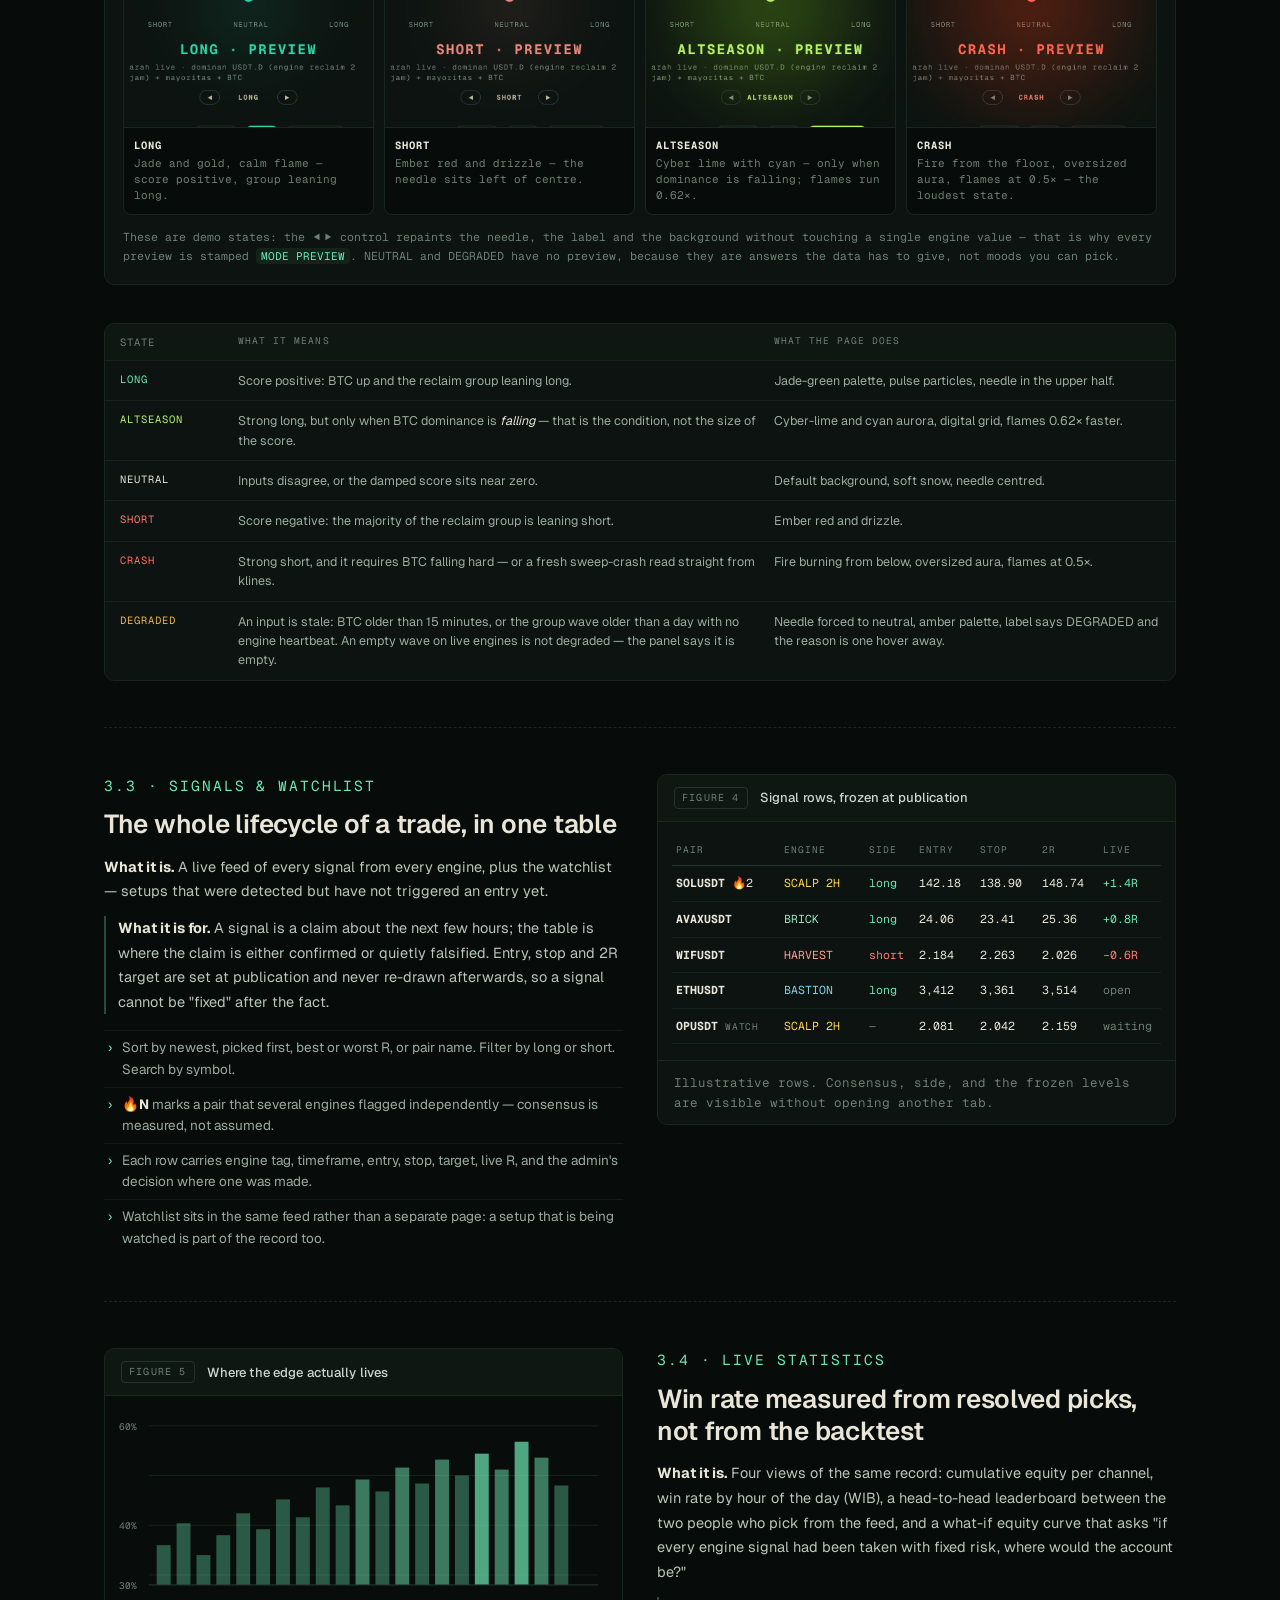
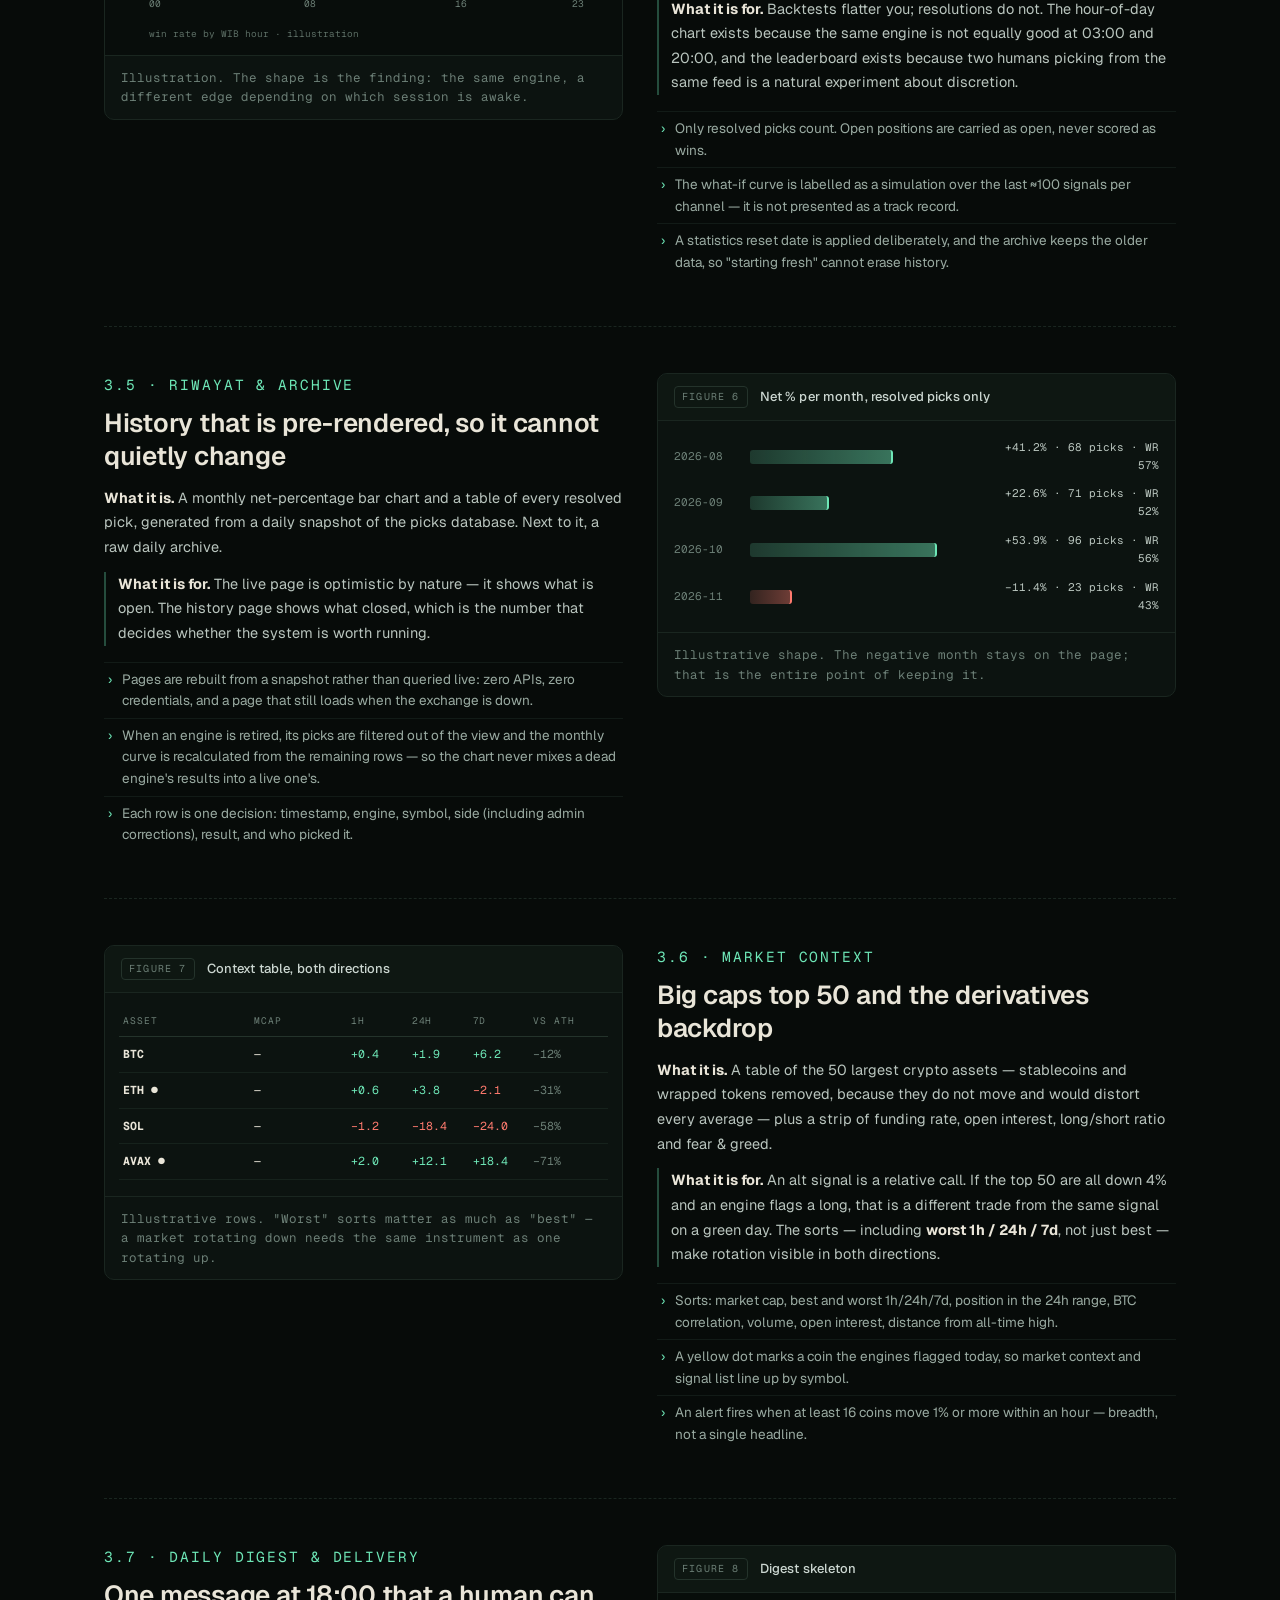
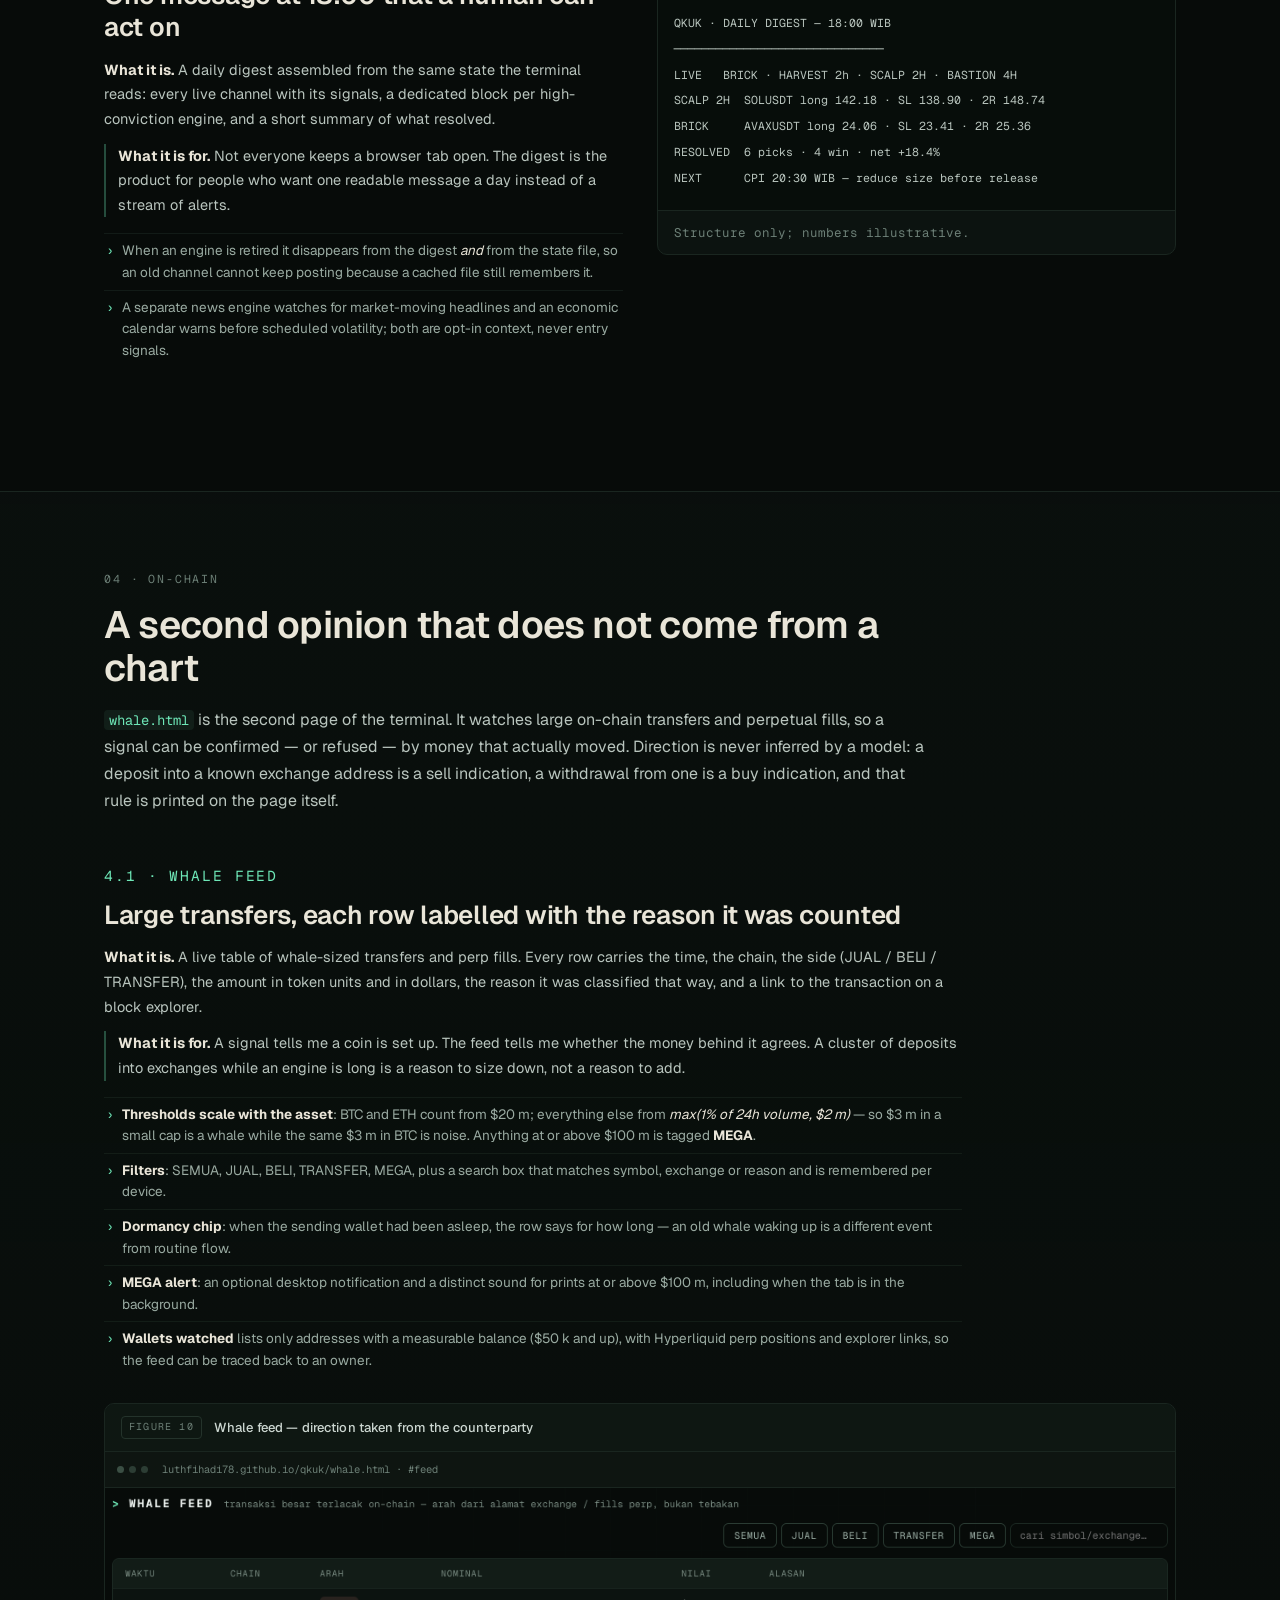
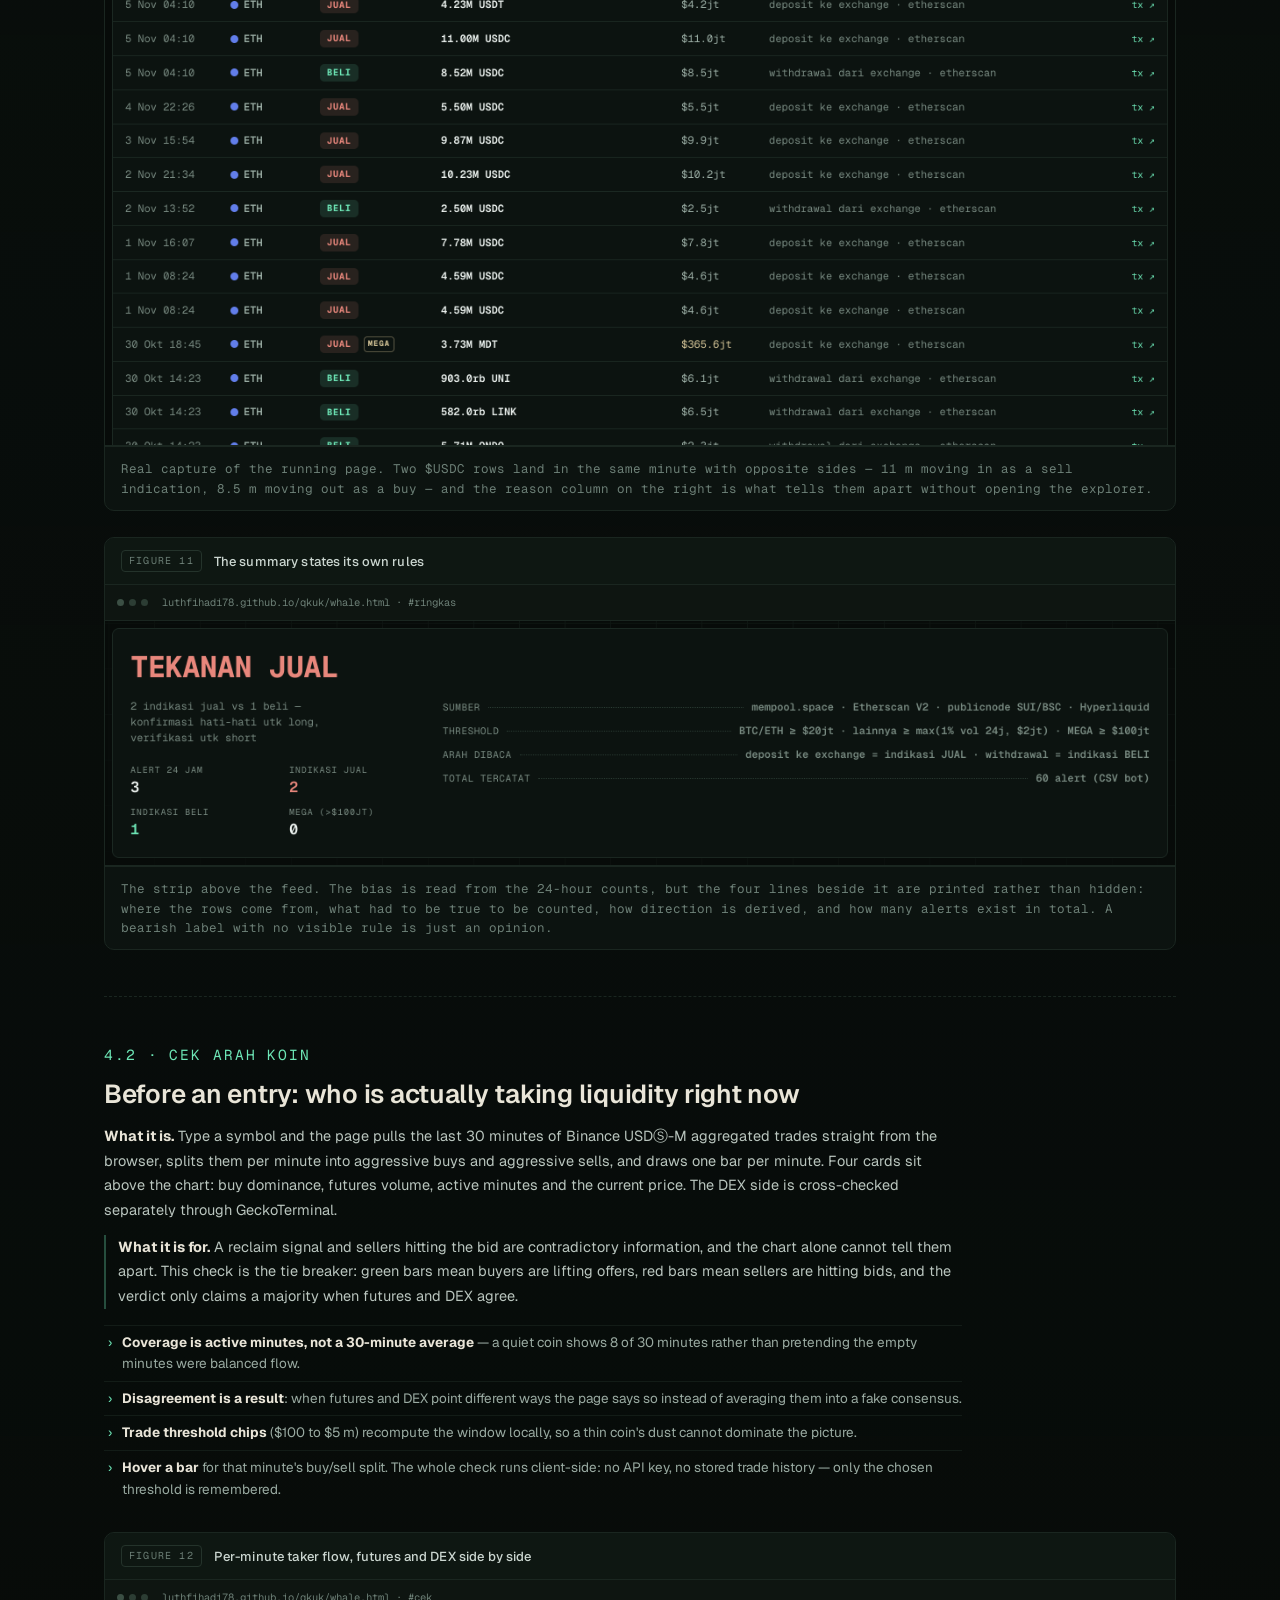
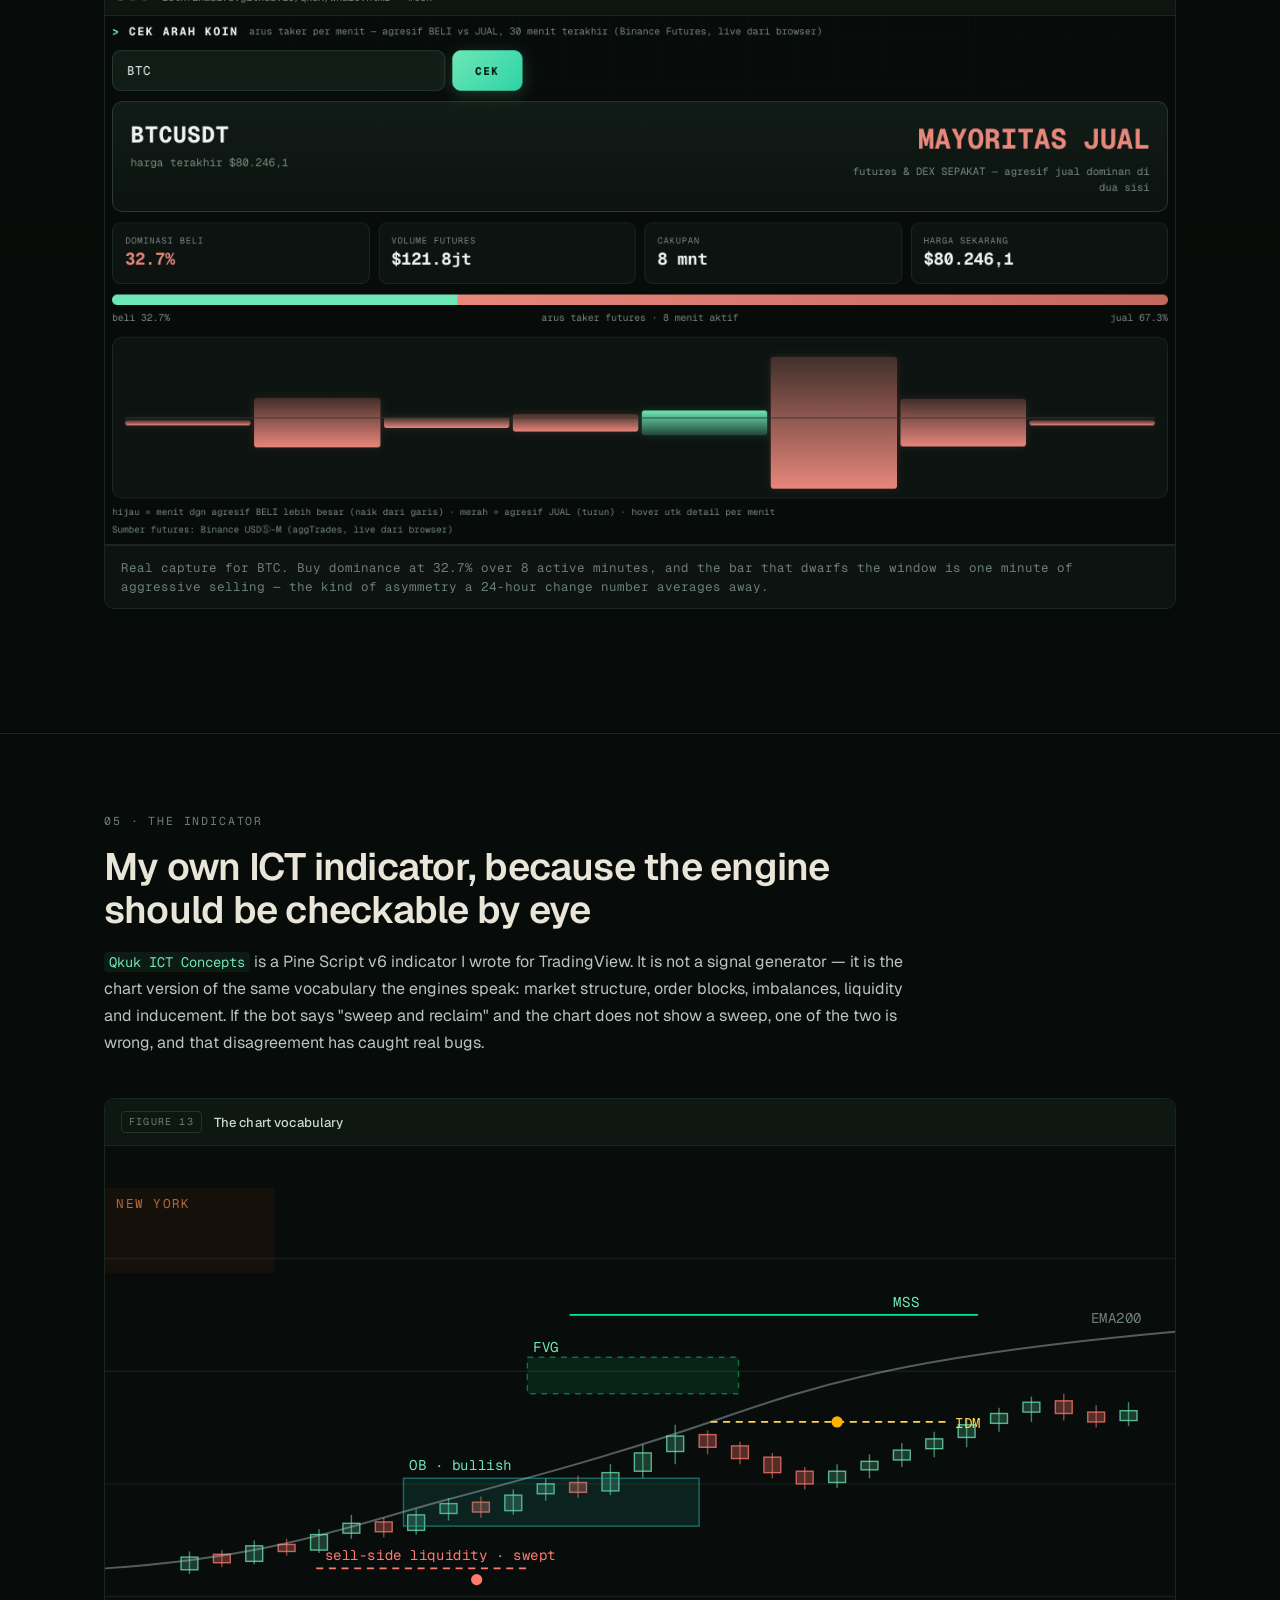
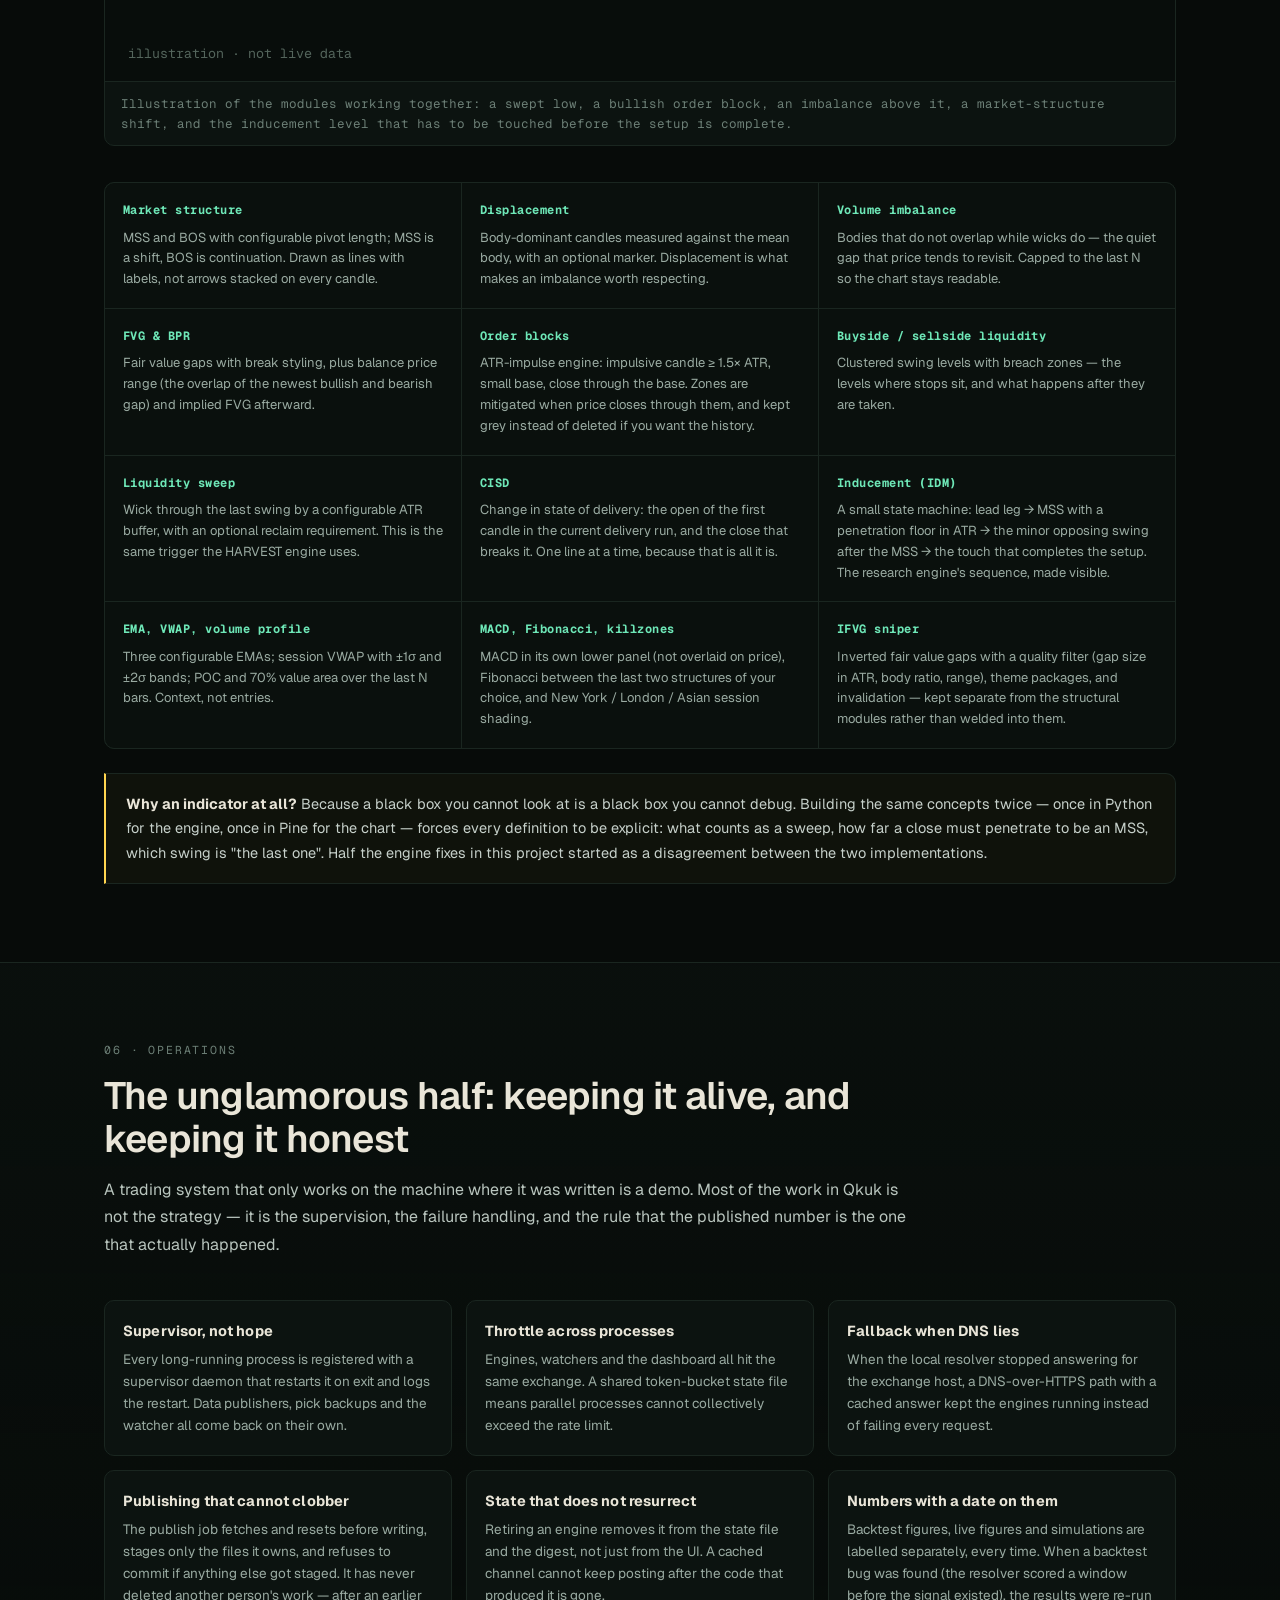
==== commit af354acc: "Match the gauge freshness rule on the portfolio to the code DEGRADED needs BTC older than 15 minutes" ====
--- a/portofolio/index.html
+++ b/portofolio/index.html
@@ -312,10 +312,12 @@
           <li><b>Altseason and crash are not "long and short, but more".</b> Altseason requires dominance to
             fall; crash requires BTC to fall hard. Different dominant factor, therefore a different colour —
             otherwise the two would read as the same call at different volume.</li>
-          <li><b>A freshness gate instead of a guess.</b> If BTC is more than 15 minutes old or the group wave
-            is more than 8 hours old, the needle drops to neutral and the label reads DEGRADED with the reason
-            attached. The one exception is a sweep-crash computed from fresh klines: that alarm is real, so it
-            is shown rather than hidden behind "degraded".</li>
+          <li><b>A freshness gate instead of a guess.</b> If BTC is more than 15 minutes old, or the group
+            wave is older than a day <i>and</i> the engines behind it stopped writing heartbeats, the needle
+            drops to neutral and the label reads DEGRADED with the reason attached. A wave that is empty while
+            the engines still scan is not stale — the panel says the wave is empty. The other exception is a
+            sweep-crash computed from fresh klines: that alarm is real, so it is shown rather than hidden
+            behind "degraded".</li>
           <li><b>The background is part of the reading.</b> Each state owns a palette, a particle layer and an
             aura: jade for long, cyber-lime aurora for altseason, ember for short, fire from the floor for
             crash, amber for degraded. Flames run 0.62× in altseason and 0.5× in crash — you can tell the
@@ -410,7 +412,8 @@
         <div class="states-row"><span class="st-mut">NEUTRAL</span><span>Inputs disagree, or the damped score sits near zero.</span><span>Default background, soft snow, needle centred.</span></div>
         <div class="states-row"><span class="st-short">SHORT</span><span>Score negative: the majority of the reclaim group is leaning short.</span><span>Ember red and drizzle.</span></div>
         <div class="states-row"><span class="st-crash">CRASH</span><span>Strong short, and it requires BTC falling hard — or a fresh sweep-crash read straight from klines.</span><span>Fire burning from below, oversized aura, flames at 0.5×.</span></div>
-        <div class="states-row"><span class="st-deg">DEGRADED</span><span>An input is stale: BTC older than 15 minutes, or the group wave older than 8 hours.</span><span>Needle forced to neutral, amber palette, label says DEGRADED and the reason is one hover away.</span></div>
+        <div class="states-row"><span class="st-deg">DEGRADED</span><span>An input is stale: BTC older than 15 minutes, or the group wave older than a day with no
+          engine heartbeat. An empty wave on live engines is not degraded — the panel says it is empty.</span><span>Needle forced to neutral, amber palette, label says DEGRADED and the reason is one hover away.</span></div>
       </div>
     </article>
 
